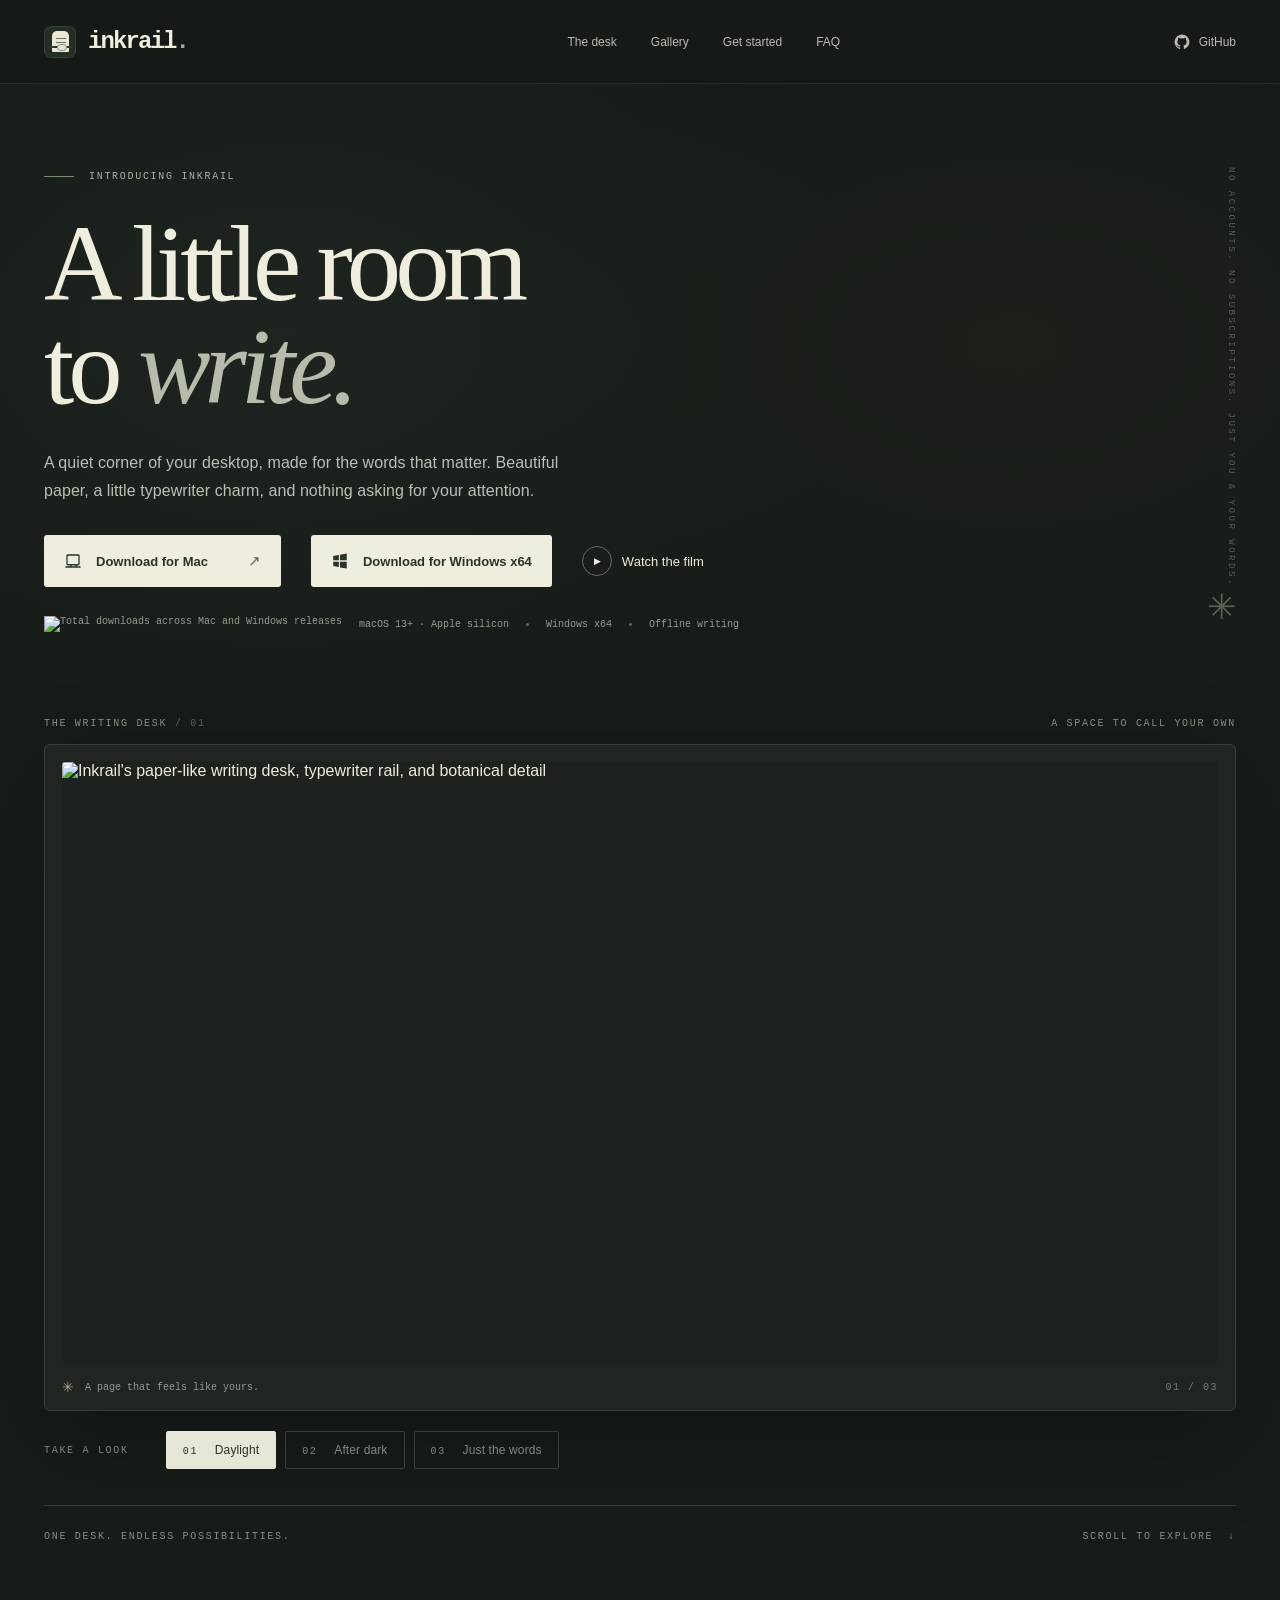
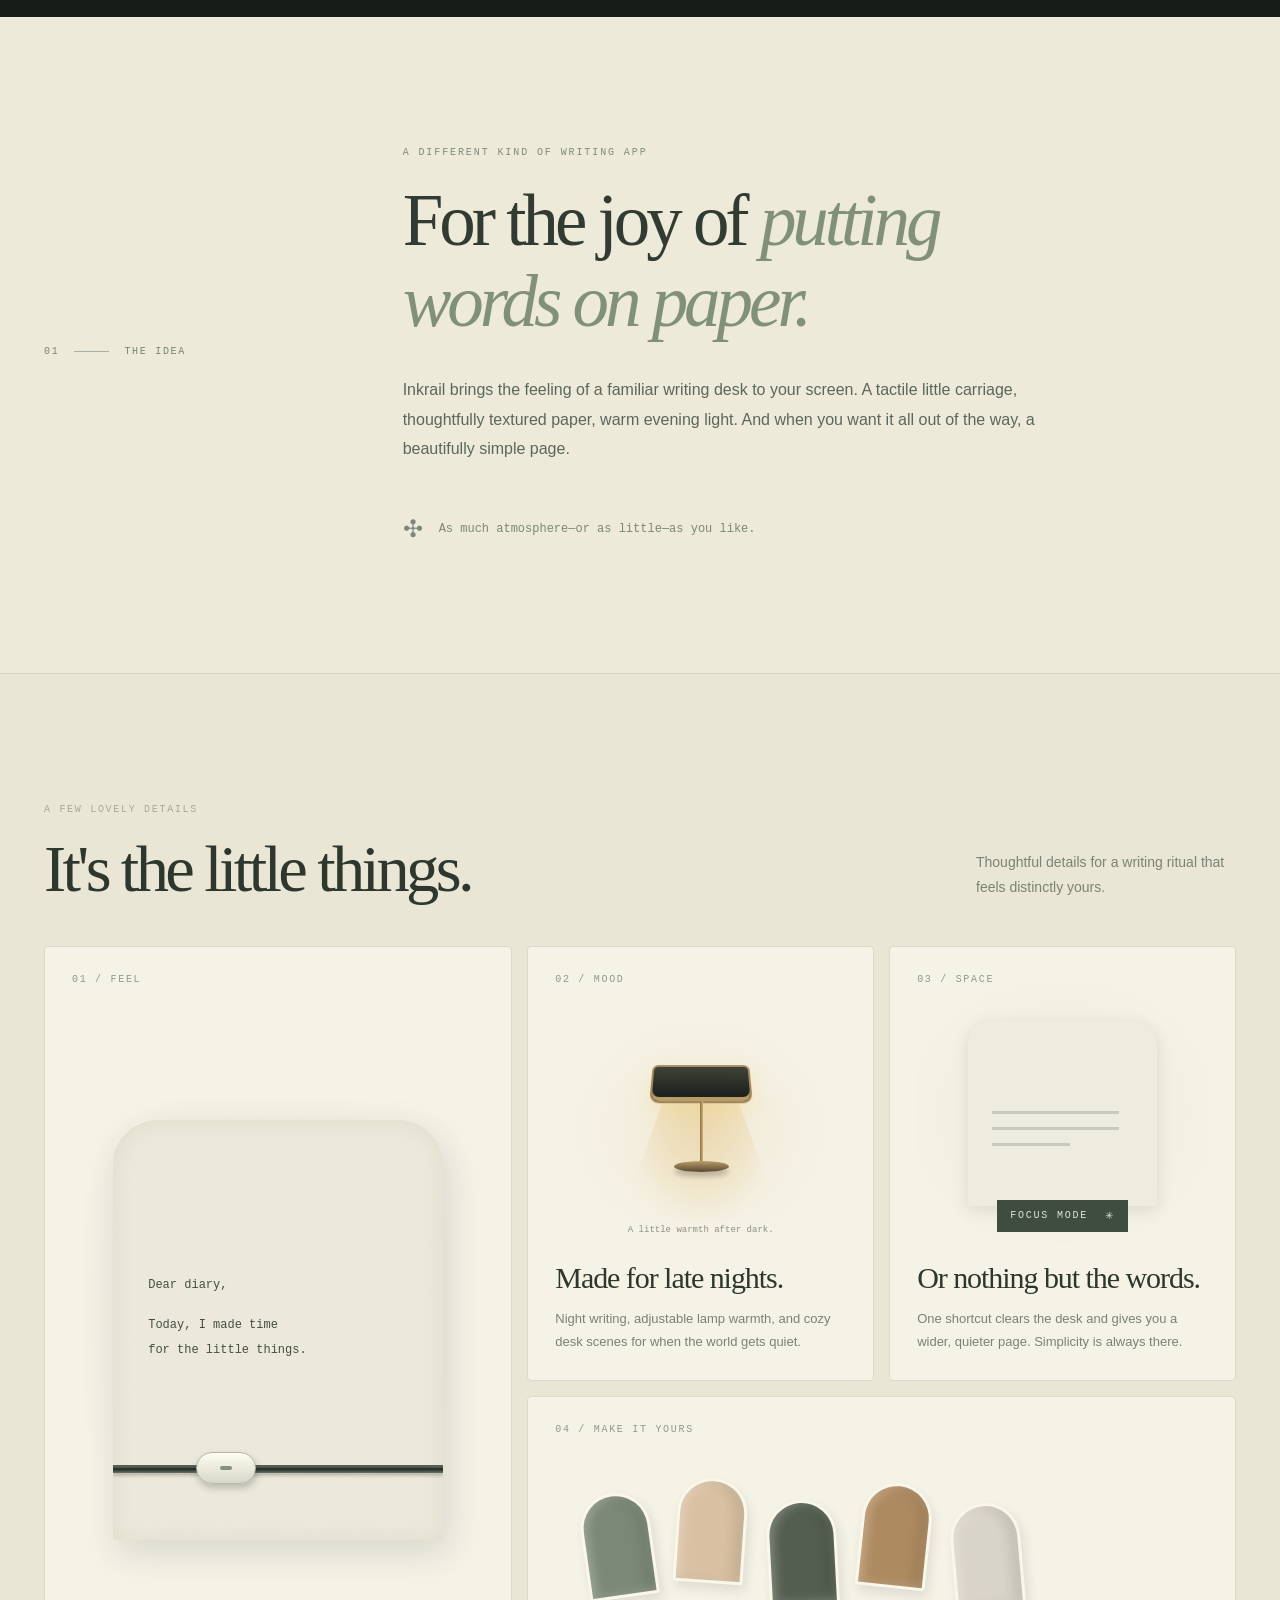
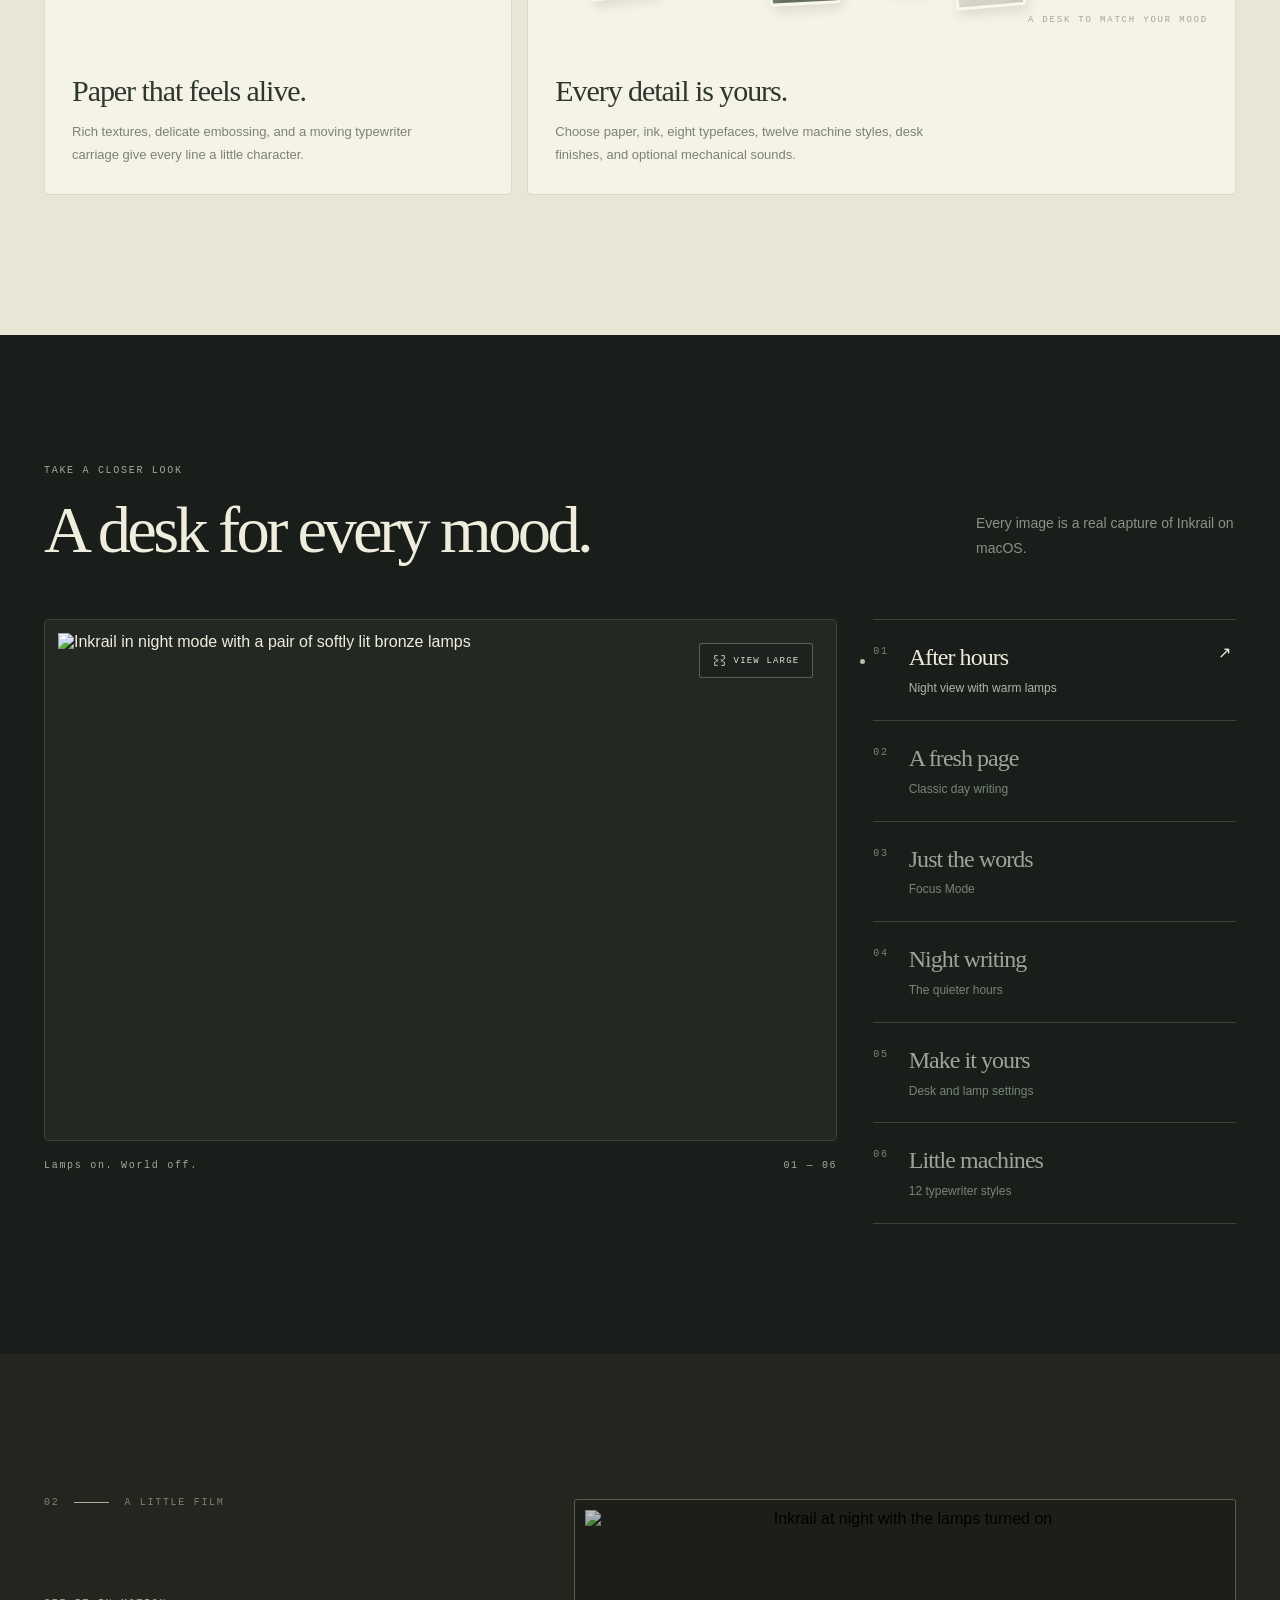
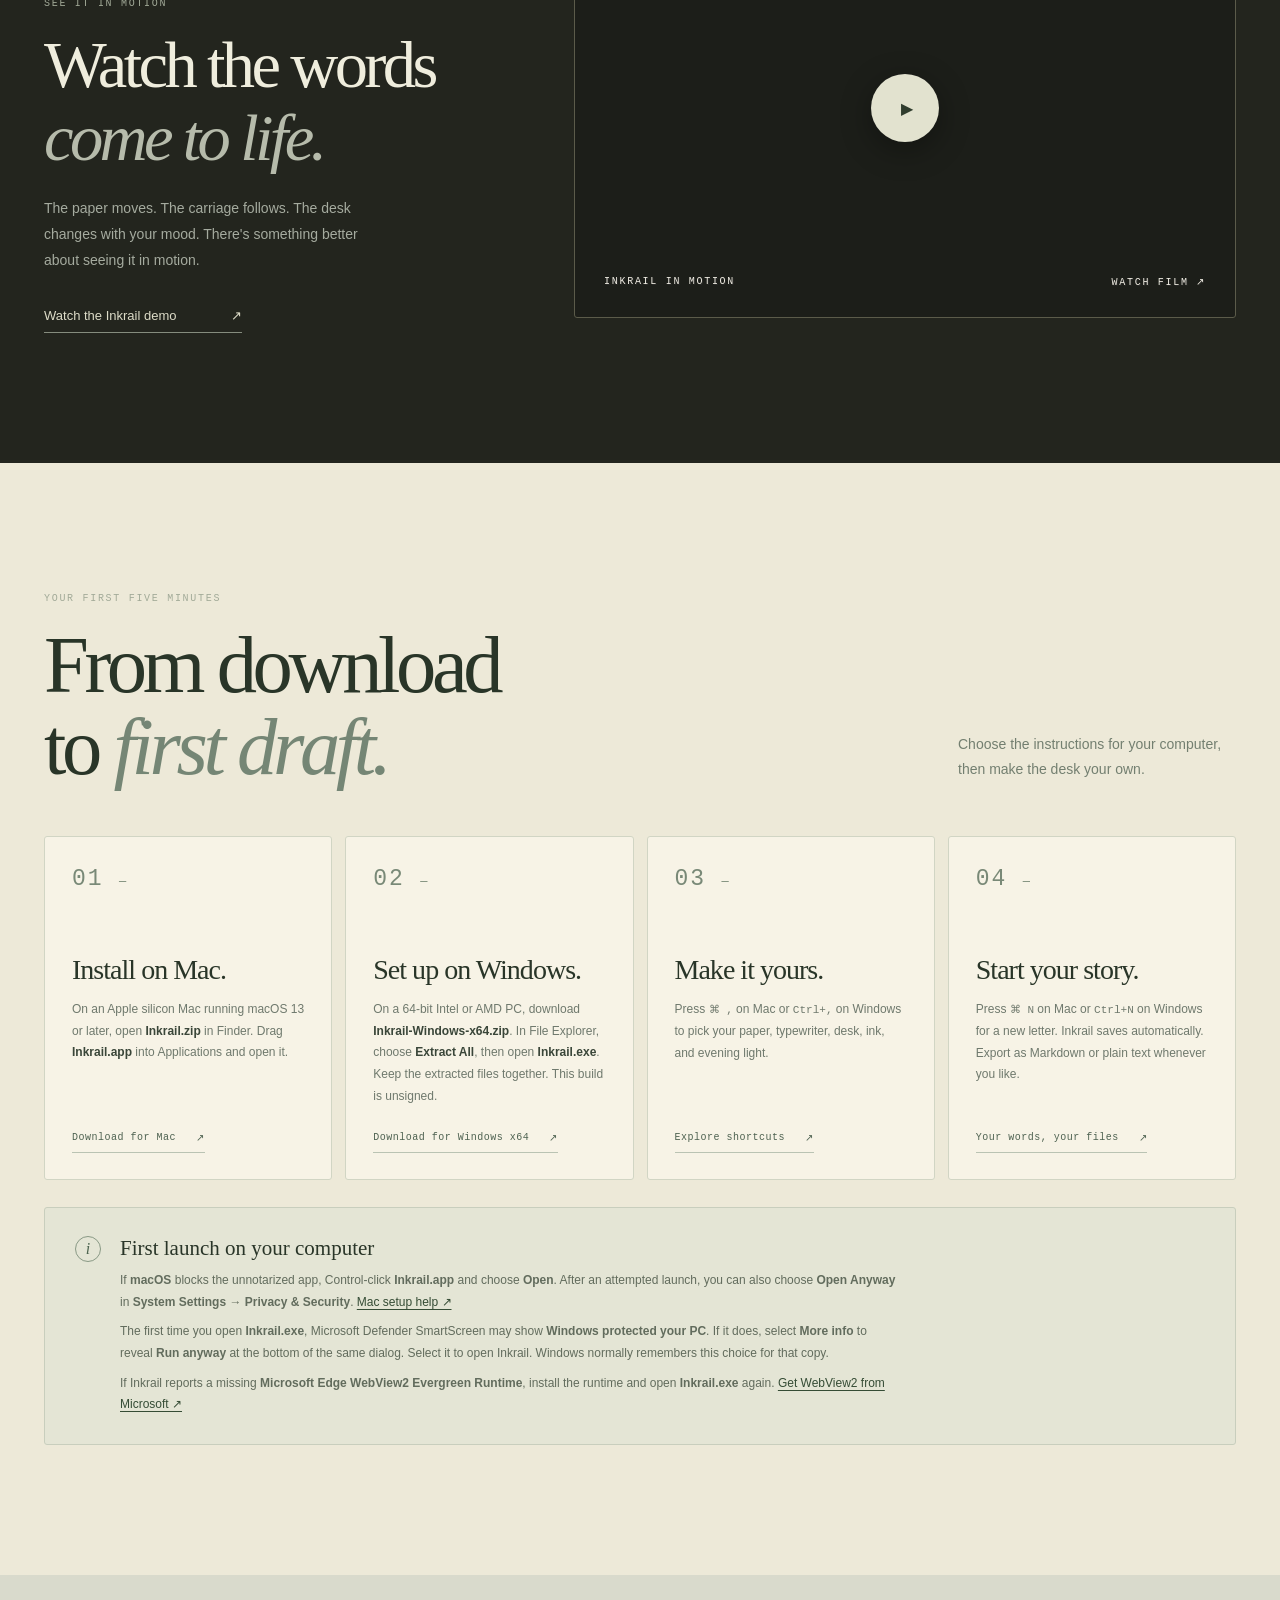
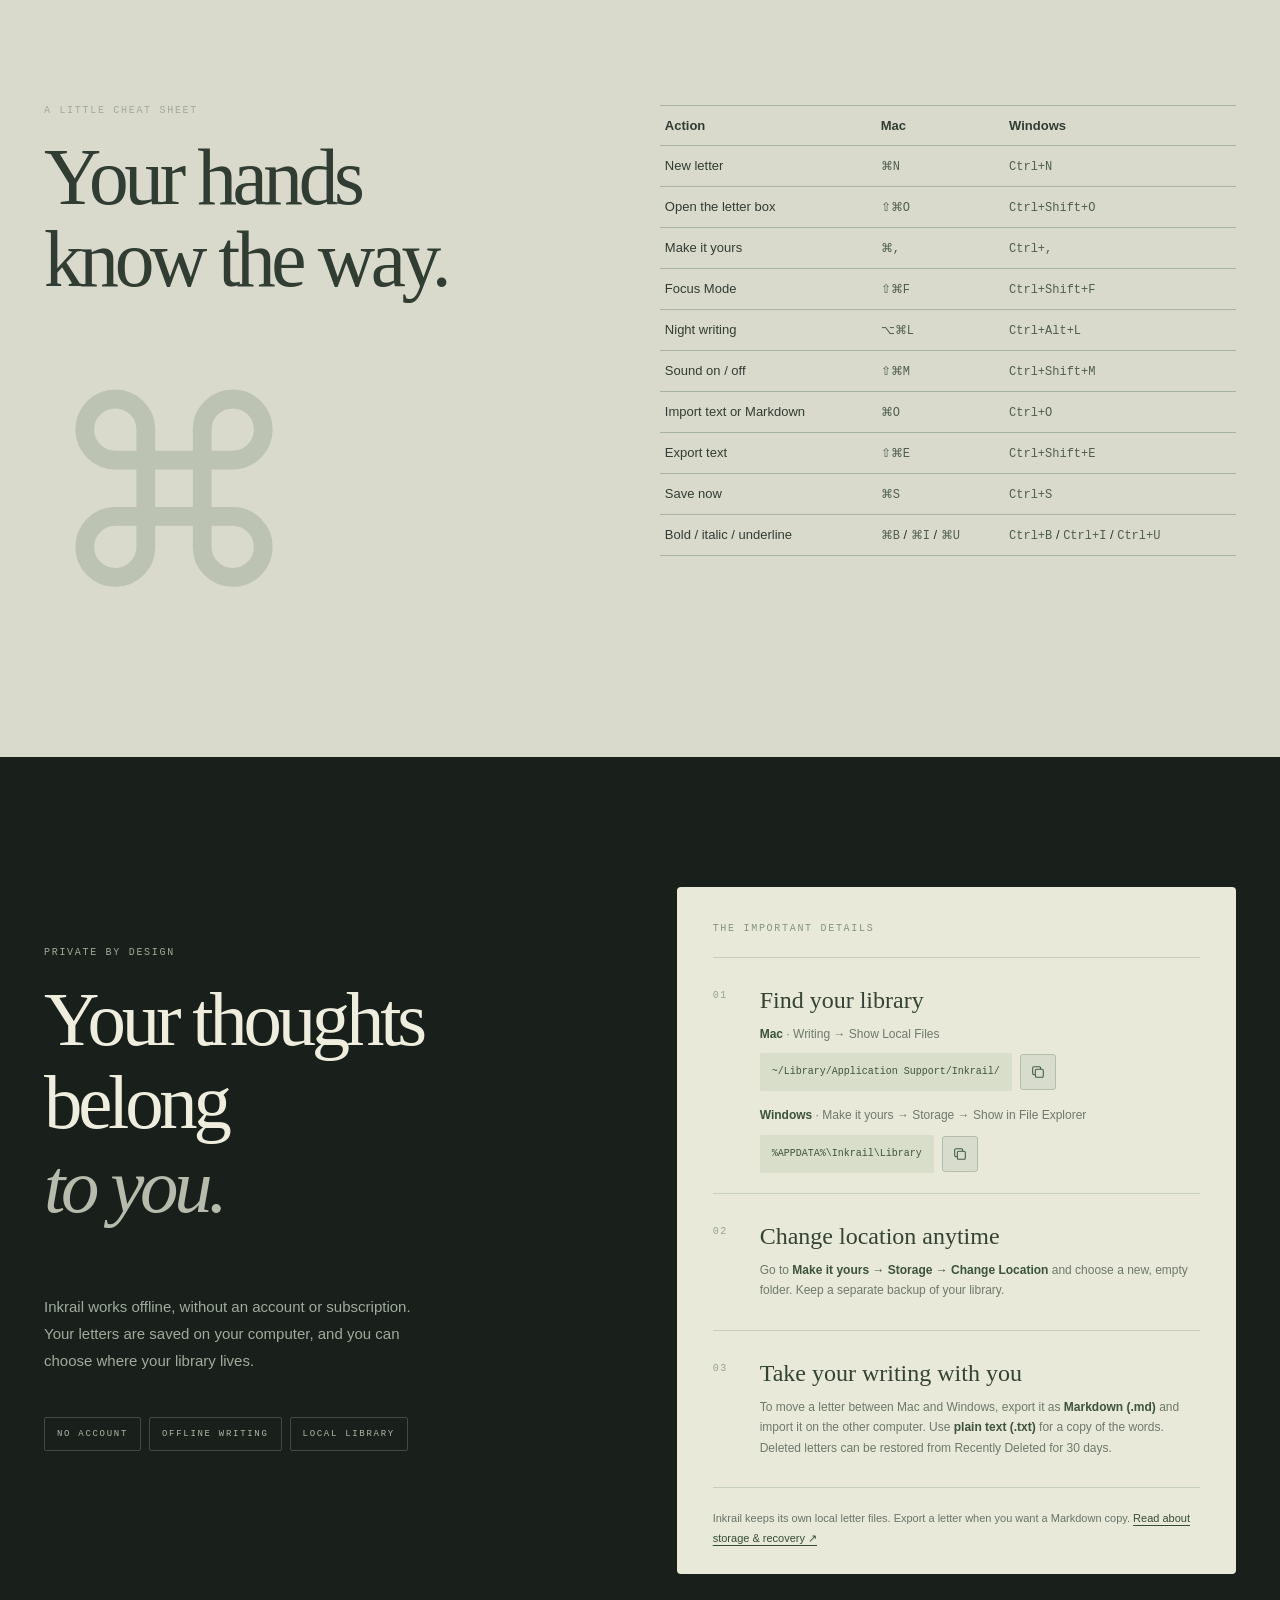
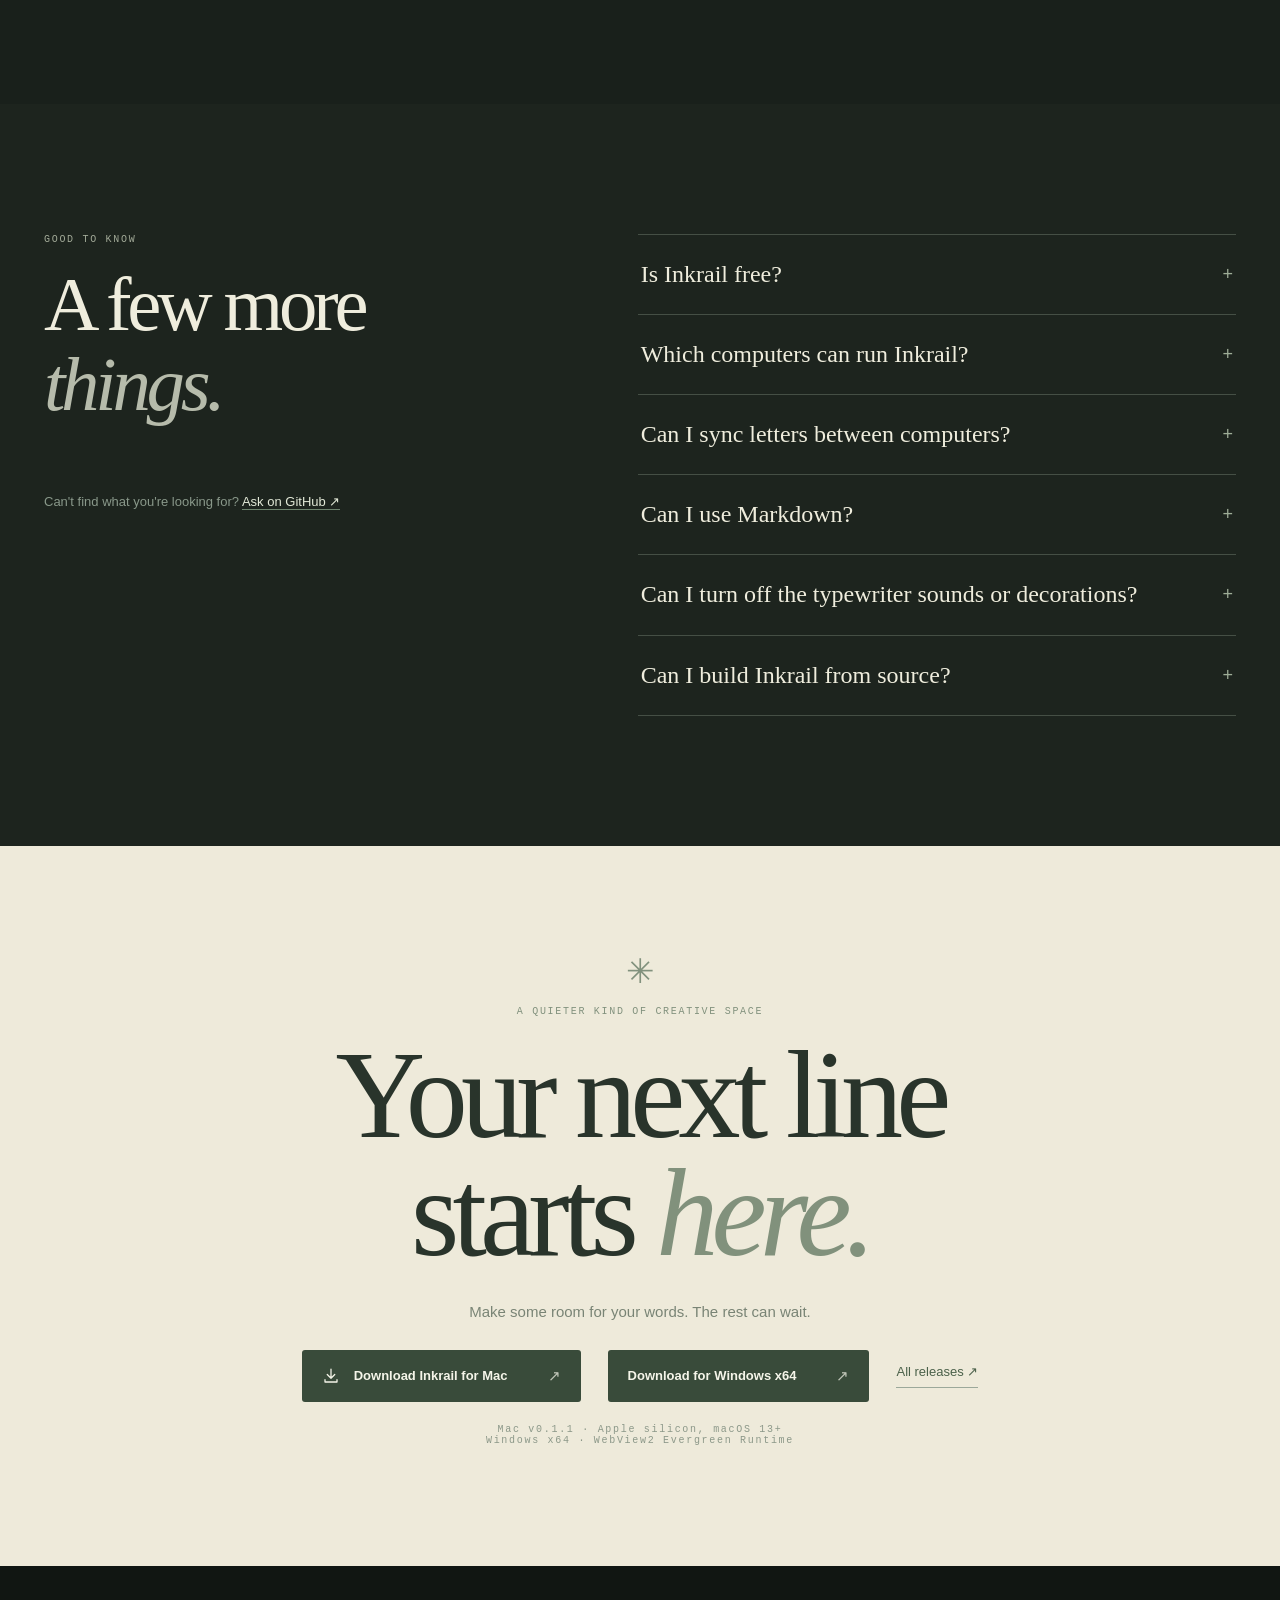
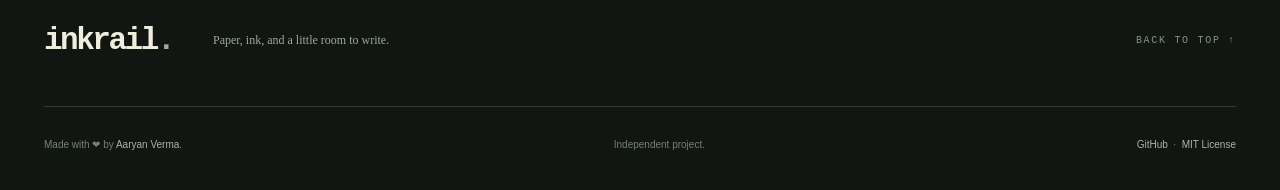
==== docs/index.html @ 98e83dec "Added Windows Suppport and updated documentation" ====
<!doctype html>
<html lang="en">
<head>
  <meta charset="utf-8">
  <meta name="viewport" content="width=device-width, initial-scale=1">
  <meta name="theme-color" content="#171b17">
  <meta name="color-scheme" content="dark light">
  <meta name="description" content="Inkrail is a quiet, offline writing desk for Mac and Windows x64. Paper, ink, and a little room to write.">
  <meta property="og:type" content="website">
  <meta property="og:title" content="Inkrail — A little room to write.">
  <meta property="og:description" content="A quiet writing desk for Mac and Windows x64. Paper, ink, and a little room to write.">
  <meta property="og:url" content="https://aaryanverma.github.io/inkrail/">
  <meta property="og:image" content="https://raw.githubusercontent.com/Aaryanverma/inkrail/main/docs/screenshots/inkrail-light-mode.png">
  <meta name="twitter:card" content="summary_large_image">
  <link rel="icon" type="image/png" href="https://raw.githubusercontent.com/Aaryanverma/inkrail/main/Sources/Inkrail/Resources/AppIcon.png">
  <link rel="canonical" href="https://aaryanverma.github.io/inkrail/">
  <link rel="stylesheet" href="./style.css">
  <script defer src="./main.js"></script>
  <title>Inkrail — A little room to write.</title>
</head>
<body>
  <a class="skip-link" href="#main">Skip to content</a>

  <header class="site-header" id="top">
    <div class="nav-inner wrap">
      <a class="brand" href="#top" aria-label="Inkrail, home">
        <span class="brand-mark" aria-hidden="true"><span class="brand-paper"><span class="brand-lines"></span><span class="brand-rail"></span></span></span>
        <span class="brand-name">inkrail<span class="brand-dot">.</span></span>
      </a>
      <nav class="primary-nav" aria-label="Main navigation">
        <a href="#the-desk">The desk</a>
        <a href="#gallery">Gallery</a>
        <a href="#guide">Get started</a>
        <a href="#questions">FAQ</a>
      </nav>
      <div class="header-actions">
        <a class="github-link" href="https://github.com/Aaryanverma/inkrail" target="_blank" rel="noopener noreferrer" aria-label="View Inkrail source code on GitHub">
          <svg viewBox="0 0 24 24" fill="currentColor" aria-hidden="true"><path d="M12 .9a11.1 11.1 0 0 0-3.51 21.63c.55.1.75-.23.75-.52v-2.03c-3.05.66-3.69-1.3-3.69-1.3-.5-1.27-1.23-1.6-1.23-1.6-1-.68.08-.66.08-.66 1.1.08 1.68 1.13 1.68 1.13.98 1.67 2.57 1.19 3.2.9.1-.71.38-1.19.7-1.46-2.43-.28-4.98-1.21-4.98-5.47 0-1.21.44-2.2 1.13-2.97-.11-.28-.49-1.4.11-2.93 0 0 .92-.3 3.02 1.13a10.55 10.55 0 0 1 5.5 0c2.1-1.43 3.02-1.13 3.02-1.13.6 1.53.22 2.65.11 2.93.7.77 1.13 1.76 1.13 2.97 0 4.27-2.56 5.18-5 5.45.39.34.74 1 .74 2.02v3c0 .29.2.63.76.52A11.1 11.1 0 0 0 12 .9Z"/></svg>
          <span>GitHub</span>
        </a>
      </div>
    </div>
  </header>

  <main id="main">
    <section class="hero wrap" aria-labelledby="hero-title">
      <div class="hero-grid">
        <div class="hero-copy">
          <div class="hero-eyebrow"><span class="tiny-line"></span> INTRODUCING INKRAIL</div>
          <h1 id="hero-title">A little room<br>to <em>write.</em></h1>
          <p class="hero-description">A quiet corner of your desktop, made for the words that matter. Beautiful paper, a little typewriter charm, and nothing asking for your attention.</p>
          <div class="hero-cta">
            <a class="button button-cream" href="https://github.com/Aaryanverma/inkrail/releases/download/v0.1.1/Inkrail.zip" data-download="mac"><svg viewBox="0 0 24 24" fill="none" stroke="currentColor" stroke-width="1.7" aria-hidden="true"><rect x="4" y="4" width="16" height="13" rx="1"/><path d="M2.5 20h19m-12-3-1 3m7-3 1 3" stroke-linecap="round" stroke-linejoin="round"/></svg><span>Download for Mac</span><span class="button-arrow" aria-hidden="true">↗</span></a>
            <a class="button button-cream" href="https://github.com/Aaryanverma/inkrail/releases/download/v0.1.1/Inkrail-Windows-x64.zip" data-download="windows"><svg viewBox="0 0 24 24" fill="currentColor" aria-hidden="true"><path d="M3 5.2 10.5 4v7H3zm9-1.5L21 2v9h-9zM3 13h7.5v7L3 18.8zm9 0h9v9l-9-1.5z"/></svg><span>Download for Windows x64</span></a>
            <button type="button" class="watch-link" data-open-video><span class="play-circle" aria-hidden="true">▶</span> Watch the film </button>
          </div>
          <div class="hero-trust">
            <a href="https://github.com/Aaryanverma/inkrail/releases"><img src="https://img.shields.io/github/downloads/Aaryanverma/inkrail/total?label=Total%20downloads&amp;labelColor=364238&amp;color=526750" height="20" alt="Total downloads across Mac and Windows releases"></a>
            <span>macOS 13+ · Apple silicon</span><span class="trust-divider" aria-hidden="true"></span><span>Windows x64</span><span class="trust-divider" aria-hidden="true"></span><span>Offline writing</span>
          </div>
        </div>
        <div class="hero-aside" aria-hidden="true">
          <div class="aside-vertical">NO ACCOUNTS. NO SUBSCRIPTIONS. JUST YOU &amp; YOUR WORDS.</div>
          <div class="aside-flower">✳</div>
        </div>
      </div>
      <div class="hero-showcase" id="the-desk">
        <div class="showcase-top"><span>THE WRITING DESK <span class="showcase-folio">/ 01</span></span><span class="showcase-sun">A SPACE TO CALL YOUR OWN</span></div>
        <div class="screenshot-shell">
          <div class="screenshot-stage">
            <img id="hero-image" src="https://raw.githubusercontent.com/Aaryanverma/inkrail/main/docs/screenshots/inkrail-light-mode.png" width="1000" height="521" alt="Inkrail's paper-like writing desk, typewriter rail, and botanical detail" fetchpriority="high">
          </div>
          <div class="screenshot-caption"><span class="caption-cross" aria-hidden="true">✳</span><span id="hero-scene-caption">A page that feels like yours.</span><span class="caption-index" id="hero-scene-count">01 / 03</span></div>
        </div>
        <div class="scene-switcher" role="group" aria-label="Explore Inkrail appearances">
          <span class="switcher-label">TAKE A LOOK</span>
          <button class="scene-button is-active" type="button" aria-pressed="true" data-hero-scene="day">01 <span>Daylight</span></button>
          <button class="scene-button" type="button" aria-pressed="false" data-hero-scene="night">02 <span>After dark</span></button>
          <button class="scene-button" type="button" aria-pressed="false" data-hero-scene="focus">03 <span>Just the words</span></button>
        </div>
      </div>
      <div class="hero-footer-line"><span>ONE DESK. ENDLESS POSSIBILITIES.</span><span>SCROLL TO EXPLORE <span aria-hidden="true">↓</span></span></div>
    </section>

    <section class="statement section-pad" aria-labelledby="statement-title">
      <div class="wrap statement-layout">
        <div class="section-marker">01 <span class="marker-line"></span> THE IDEA</div>
        <div class="statement-main">
          <p class="label-green">A DIFFERENT KIND OF WRITING APP</p>
          <h2 id="statement-title">For the joy of <em>putting<br class="desktop-break"> words on paper.</em></h2>
          <p>Inkrail brings the feeling of a familiar writing desk to your screen. A tactile little carriage, thoughtfully textured paper, warm evening light. And when you want it all out of the way, a beautifully simple page.</p>
          <div class="statement-signature"><span class="thin-ornament" aria-hidden="true">✣</span> As much atmosphere—or as little—as you like.</div>
        </div>
      </div>
    </section>

    <section class="feature-section section-pad" aria-labelledby="features-title">
      <div class="wrap">
        <div class="section-header"><div><p class="eyebrow">A FEW LOVELY DETAILS</p><h2 id="features-title">It's the little things.</h2></div><p>Thoughtful details for a writing ritual that feels distinctly yours.</p></div>
        <div class="feature-grid">
          <article class="feature-card feature-card-large">
            <span class="feature-num">01 / FEEL</span>
            <div class="feature-art feature-art-paper" aria-hidden="true"><div class="mini-paper"><span>Dear diary,</span><span>Today, I made time</span><span>for the little things.</span><div class="mini-typewriter"><div class="mini-carriage"></div></div></div></div>
            <div class="feature-text"><h3>Paper that feels alive.</h3><p>Rich textures, delicate embossing, and a moving typewriter carriage give every line a little character.</p></div>
          </article>
          <article class="feature-card">
            <span class="feature-num">02 / MOOD</span>
            <div class="feature-art feature-art-lamp" aria-hidden="true"><span class="lamp-glow"></span><span class="illustrated-lamp"><span class="lamp-shade"></span><span class="lamp-pole"></span><span class="lamp-base"></span></span><span class="lamp-caption">A little warmth after dark.</span></div>
            <div class="feature-text"><h3>Made for late nights.</h3><p>Night writing, adjustable lamp warmth, and cozy desk scenes for when the world gets quiet.</p></div>
          </article>
          <article class="feature-card">
            <span class="feature-num">03 / SPACE</span>
            <div class="feature-art feature-art-focus" aria-hidden="true"><div class="focus-paper"><span></span><span></span><span class="short"></span></div><div class="focus-badge">FOCUS MODE <span>✳</span></div></div>
            <div class="feature-text"><h3>Or nothing but the words.</h3><p>One shortcut clears the desk and gives you a wider, quieter page. Simplicity is always there.</p></div>
          </article>
          <article class="feature-card feature-card-wide">
            <span class="feature-num">04 / MAKE IT YOURS</span>
            <div class="feature-art feature-art-materials" aria-hidden="true"><span class="swatch-1"></span><span class="swatch-2"></span><span class="swatch-3"></span><span class="swatch-4"></span><span class="swatch-5"></span><span class="material-note">A DESK TO MATCH YOUR MOOD</span></div>
            <div class="feature-text"><h3>Every detail is yours.</h3><p>Choose paper, ink, eight typefaces, twelve machine styles, desk finishes, and optional mechanical sounds.</p></div>
          </article>
        </div>
      </div>
    </section>

    <section class="gallery-section section-pad" id="gallery" aria-labelledby="gallery-title">
      <div class="wrap">
        <div class="section-header gallery-header"><div><p class="eyebrow">TAKE A CLOSER LOOK</p><h2 id="gallery-title">A desk for every mood.</h2></div><p>Every image is a real capture of Inkrail on macOS.</p></div>
        <div class="gallery-layout">
          <div class="gallery-photo-area">
            <div class="gallery-photo-frame"><button type="button" class="gallery-enlarge" id="gallery-enlarge" aria-label="Enlarge gallery image"><svg viewBox="0 0 24 24" fill="none" stroke="currentColor" stroke-width="1.5" aria-hidden="true"><path d="M8 3H3v5M16 3h5v5M3 16v5h5m13-5v5h-5M3 8l6 6m12-6-6 6M3 16l6-6m12 6-6-6" stroke-linecap="round"/></svg> VIEW LARGE</button><img id="gallery-image" src="https://raw.githubusercontent.com/Aaryanverma/inkrail/main/docs/screenshots/inkrail-night-lamp.png" width="1000" height="521" loading="lazy" alt="Inkrail in night mode with a pair of softly lit bronze lamps"></div>
            <div class="gallery-image-caption"><span id="gallery-caption">Lamps on. World off.</span><span id="gallery-counter">01 — 06</span></div>
          </div>
          <div class="gallery-menu" role="group" aria-label="Choose a screenshot">
            <button class="gallery-choice is-active" type="button" data-gallery="lamp" aria-pressed="true"><span class="gallery-choice-num">01</span><span class="gallery-choice-label"><strong>After hours</strong><small>Night view with warm lamps</small></span><span class="choice-arrow" aria-hidden="true">↗</span></button>
            <button class="gallery-choice" type="button" data-gallery="day" aria-pressed="false"><span class="gallery-choice-num">02</span><span class="gallery-choice-label"><strong>A fresh page</strong><small>Classic day writing</small></span><span class="choice-arrow" aria-hidden="true">↗</span></button>
            <button class="gallery-choice" type="button" data-gallery="focus" aria-pressed="false"><span class="gallery-choice-num">03</span><span class="gallery-choice-label"><strong>Just the words</strong><small>Focus Mode</small></span><span class="choice-arrow" aria-hidden="true">↗</span></button>
            <button class="gallery-choice" type="button" data-gallery="night" aria-pressed="false"><span class="gallery-choice-num">04</span><span class="gallery-choice-label"><strong>Night writing</strong><small>The quieter hours</small></span><span class="choice-arrow" aria-hidden="true">↗</span></button>
            <button class="gallery-choice" type="button" data-gallery="desk" aria-pressed="false"><span class="gallery-choice-num">05</span><span class="gallery-choice-label"><strong>Make it yours</strong><small>Desk and lamp settings</small></span><span class="choice-arrow" aria-hidden="true">↗</span></button>
            <button class="gallery-choice" type="button" data-gallery="machine" aria-pressed="false"><span class="gallery-choice-num">06</span><span class="gallery-choice-label"><strong>Little machines</strong><small>12 typewriter styles</small></span><span class="choice-arrow" aria-hidden="true">↗</span></button>
          </div>
        </div>
      </div>
    </section>

    <section class="film-section section-pad" aria-labelledby="film-title">
      <div class="wrap film-grid"><div class="film-text"><div class="section-marker">02 <span class="marker-line"></span> A LITTLE FILM</div><p class="eyebrow">SEE IT IN MOTION</p><h2 id="film-title">Watch the words<br><em>come to life.</em></h2><p>The paper moves. The carriage follows. The desk changes with your mood. There's something better about seeing it in motion.</p><button type="button" class="text-cta" data-open-video>Watch the Inkrail demo <span aria-hidden="true">↗</span></button></div><button type="button" class="film-poster" data-open-video aria-label="Play Inkrail video demonstration"><img src="https://raw.githubusercontent.com/Aaryanverma/inkrail/main/docs/screenshots/inkrail-night-lamp.png" width="1000" height="521" loading="lazy" alt="Inkrail at night with the lamps turned on"><span class="film-play" aria-hidden="true">▶</span><span class="film-poster-caption">INKRAIL IN MOTION <span>WATCH FILM ↗</span></span></button></div>
    </section>

    <section class="guide-section section-pad" id="guide" aria-labelledby="guide-title">
      <div class="wrap">
        <div class="guide-top"><div><p class="eyebrow">YOUR FIRST FIVE MINUTES</p><h2 id="guide-title">From download<br>to <em>first draft.</em></h2></div><p>Choose the instructions for your computer, then make the desk your own.</p></div>
        <div class="steps-grid">
          <article class="step-card"><span class="step-number">01 <span>—</span></span><h3>Install on Mac.</h3><p>On an Apple silicon Mac running macOS 13 or later, open <strong>Inkrail.zip</strong> in Finder. Drag <strong>Inkrail.app</strong> into Applications and open it.</p><a href="https://github.com/Aaryanverma/inkrail/releases/download/v0.1.1/Inkrail.zip" data-download="mac" class="step-action">Download for Mac <span aria-hidden="true">↗</span></a></article>
          <article class="step-card" id="windows-x64"><span class="step-number">02 <span>—</span></span><h3>Set up on Windows.</h3><p>On a 64-bit Intel or AMD PC, download <strong>Inkrail-Windows-x64.zip</strong>. In File Explorer, choose <strong>Extract All</strong>, then open <strong>Inkrail.exe</strong>. Keep the extracted files together. This build is unsigned.</p><a href="https://github.com/Aaryanverma/inkrail/releases/download/v0.1.1/Inkrail-Windows-x64.zip" data-download="windows" class="step-action"><span>Download for Windows x64</span><span aria-hidden="true">↗</span></a></article>
          <article class="step-card"><span class="step-number">03 <span>—</span></span><h3>Make it yours.</h3><p>Press <kbd>⌘ ,</kbd> on Mac or <kbd>Ctrl+,</kbd> on Windows to pick your paper, typewriter, desk, ink, and evening light.</p><a href="#shortcuts" class="step-action">Explore shortcuts <span aria-hidden="true">↗</span></a></article>
          <article class="step-card"><span class="step-number">04 <span>—</span></span><h3>Start your story.</h3><p>Press <kbd>⌘ N</kbd> on Mac or <kbd>Ctrl+N</kbd> on Windows for a new letter. Inkrail saves automatically. Export as Markdown or plain text whenever you like.</p><a href="#your-words" class="step-action">Your words, your files <span aria-hidden="true">↗</span></a></article>
        </div>
        <div class="first-launch" id="first-launch">
          <div class="first-launch-icon" aria-hidden="true">i</div>
          <div><h3>First launch on your computer</h3>
            <p>If <strong>macOS</strong> blocks the unnotarized app, Control-click <strong>Inkrail.app</strong> and choose <strong>Open</strong>. After an attempted launch, you can also choose <strong>Open Anyway</strong> in <strong>System Settings → Privacy &amp; Security</strong>. <a href="https://github.com/Aaryanverma/inkrail/blob/main/docs/DEVELOPMENT.md#start-on-your-mac" target="_blank" rel="noopener noreferrer">Mac setup help ↗</a></p>
            <p>The first time you open <strong>Inkrail.exe</strong>, Microsoft Defender SmartScreen may show <strong>Windows protected your PC</strong>. If it does, select <strong>More info</strong> to reveal <strong>Run anyway</strong> at the bottom of the same dialog. Select it to open Inkrail. Windows normally remembers this choice for that copy.</p>
            <p>If Inkrail reports a missing <strong>Microsoft Edge WebView2 Evergreen Runtime</strong>, install the runtime and open <strong>Inkrail.exe</strong> again. <a href="https://developer.microsoft.com/microsoft-edge/webview2/" target="_blank" rel="noopener noreferrer">Get WebView2 from Microsoft ↗</a></p>
          </div>
        </div>
      </div>
    </section>

    <section class="shortcuts-section section-pad" id="shortcuts" aria-labelledby="shortcuts-title">
      <div class="wrap shortcuts-layout">
        <div class="shortcuts-intro"><p class="eyebrow">A LITTLE CHEAT SHEET</p><h2 id="shortcuts-title">Your hands<br>know the way.</h2><span class="shortcuts-motif" aria-hidden="true">⌘</span></div>
        <table class="shortcuts-list" aria-label="Keyboard shortcuts on Mac and Windows">
          <thead><tr><th scope="col">Action</th><th scope="col">Mac</th><th scope="col">Windows</th></tr></thead>
          <tbody>
            <tr><th scope="row">New letter</th><td><kbd>⌘N</kbd></td><td><kbd>Ctrl+N</kbd></td></tr>
            <tr><th scope="row">Open the letter box</th><td><kbd>⇧⌘O</kbd></td><td><kbd>Ctrl+Shift+O</kbd></td></tr>
            <tr><th scope="row">Make it yours</th><td><kbd>⌘,</kbd></td><td><kbd>Ctrl+,</kbd></td></tr>
            <tr><th scope="row">Focus Mode</th><td><kbd>⇧⌘F</kbd></td><td><kbd>Ctrl+Shift+F</kbd></td></tr>
            <tr><th scope="row">Night writing</th><td><kbd>⌥⌘L</kbd></td><td><kbd>Ctrl+Alt+L</kbd></td></tr>
            <tr><th scope="row">Sound on / off</th><td><kbd>⇧⌘M</kbd></td><td><kbd>Ctrl+Shift+M</kbd></td></tr>
            <tr><th scope="row">Import text or Markdown</th><td><kbd>⌘O</kbd></td><td><kbd>Ctrl+O</kbd></td></tr>
            <tr><th scope="row">Export text</th><td><kbd>⇧⌘E</kbd></td><td><kbd>Ctrl+Shift+E</kbd></td></tr>
            <tr><th scope="row">Save now</th><td><kbd>⌘S</kbd></td><td><kbd>Ctrl+S</kbd></td></tr>
            <tr><th scope="row">Bold / italic / underline</th><td><kbd>⌘B</kbd> / <kbd>⌘I</kbd> / <kbd>⌘U</kbd></td><td><kbd>Ctrl+B</kbd> / <kbd>Ctrl+I</kbd> / <kbd>Ctrl+U</kbd></td></tr>
          </tbody>
        </table>
      </div>
    </section>

    <section class="privacy-section section-pad" id="your-words" aria-labelledby="privacy-title"><div class="wrap privacy-grid"><div class="privacy-copy"><p class="eyebrow">PRIVATE BY DESIGN</p><h2 id="privacy-title">Your thoughts belong<br><em>to you.</em></h2><p>Inkrail works offline, without an account or subscription. Your letters are saved on your computer, and you can choose where your library lives.</p><div class="privacy-tags"><span>NO ACCOUNT</span><span>OFFLINE WRITING</span><span>LOCAL LIBRARY</span></div></div><div class="privacy-card"><span class="privacy-card-overline">THE IMPORTANT DETAILS</span><div class="privacy-detail"><span class="detail-icon" aria-hidden="true">01</span><div><h3>Find your library</h3>
              <p><strong>Mac</strong> · Writing → Show Local Files</p>
              <div class="file-path"><code>~/Library/Application Support/Inkrail/</code><button type="button" data-copy-path="Mac" hidden aria-label="Copy Mac library path" title="Copy Mac library path"><svg viewBox="0 0 24 24" fill="none" stroke="currentColor" stroke-width="1.6" aria-hidden="true"><rect x="8" y="8" width="12" height="12" rx="2"/><path d="M16 8V6a2 2 0 0 0-2-2H6a2 2 0 0 0-2 2v8a2 2 0 0 0 2 2h2"/></svg></button></div>
              <p><strong>Windows</strong> · Make it yours → Storage → Show in File Explorer</p>
              <div class="file-path"><code>%APPDATA%\Inkrail\Library</code><button type="button" data-copy-path="Windows" hidden aria-label="Copy Windows library path" title="Copy Windows library path"><svg viewBox="0 0 24 24" fill="none" stroke="currentColor" stroke-width="1.6" aria-hidden="true"><rect x="8" y="8" width="12" height="12" rx="2"/><path d="M16 8V6a2 2 0 0 0-2-2H6a2 2 0 0 0-2 2v8a2 2 0 0 0 2 2h2"/></svg></button></div>
              <span class="copy-feedback" id="copy-feedback" role="status"></span>
            </div></div><div class="privacy-detail"><span class="detail-icon" aria-hidden="true">02</span><div><h3>Change location anytime</h3><p>Go to <strong>Make it yours → Storage → Change Location</strong> and choose a new, empty folder. Keep a separate backup of your library.</p></div></div><div class="privacy-detail"><span class="detail-icon" aria-hidden="true">03</span><div><h3>Take your writing with you</h3><p>To move a letter between Mac and Windows, export it as <strong>Markdown (.md)</strong> and import it on the other computer. Use <strong>plain text (.txt)</strong> for a copy of the words. Deleted letters can be restored from Recently Deleted for 30 days.</p></div></div><p class="privacy-fineprint">Inkrail keeps its own local letter files. Export a letter when you want a Markdown copy. <a href="https://github.com/Aaryanverma/inkrail/blob/main/docs/STORAGE.md" target="_blank" rel="noopener noreferrer">Read about storage &amp; recovery ↗</a></p></div></div></section>

    <section class="faq-section section-pad" id="questions" aria-labelledby="faq-title"><div class="wrap faq-layout"><div><p class="eyebrow">GOOD TO KNOW</p><h2 id="faq-title">A few more<br><em>things.</em></h2><p class="faq-aside">Can't find what you're looking for? <a href="https://github.com/Aaryanverma/inkrail/issues" target="_blank" rel="noopener noreferrer">Ask on GitHub ↗</a></p></div><div class="faq-list"><details><summary>Is Inkrail free?<span aria-hidden="true">+</span></summary><p>Yes. Inkrail is free on Mac and Windows x64. The Mac source is available under the MIT license. There are no accounts or subscriptions.</p></details><details><summary>Which computers can run Inkrail?<span aria-hidden="true">+</span></summary><p>The Mac download runs on Apple silicon with macOS 13 Ventura or later. The unsigned Windows x64 app runs on PCs with 64-bit Intel or AMD processors. It works offline once the <a href="https://developer.microsoft.com/microsoft-edge/webview2/" target="_blank" rel="noopener noreferrer">Microsoft Edge WebView2 Evergreen Runtime</a> is installed.</p></details><details><summary>Can I sync letters between computers?<span aria-hidden="true">+</span></summary><p>Mac and Windows keep separate local libraries. For individual letters, export Markdown on one computer and import it on the other. If you choose iCloud Drive as a library location on Mac, iCloud handles folder syncing. Keep a separate backup and use one copy of Inkrail at a time with that library.</p></details><details><summary>Can I use Markdown?<span aria-hidden="true">+</span></summary><p>Yes. Inkrail supports Markdown-like formatting shortcuts as you type, can import text or Markdown, and lets you export individual letters as Markdown or plain text. Its internal library is not a folder of native <code>.md</code> files.</p></details><details><summary>Can I turn off the typewriter sounds or decorations?<span aria-hidden="true">+</span></summary><p>Of course. Sound is optional, and Focus Mode makes the writing area wider and clears the desk decorations. For Focus Mode, press <kbd>⇧ ⌘ F</kbd> on Mac or <kbd>Ctrl+Shift+F</kbd> on Windows. To toggle sound, use <kbd>⇧ ⌘ M</kbd> or <kbd>Ctrl+Shift+M</kbd>.</p></details><details><summary>Can I build Inkrail from source?<span aria-hidden="true">+</span></summary><p>This repository contains the Swift source for the Mac app. To build it, use macOS 13+ and Apple’s Swift 5.9+ developer tools. The Windows x64 app is available as a portable ZIP. See the build instructions on <a href="https://github.com/Aaryanverma/inkrail/blob/main/docs/DEVELOPMENT.md#start-on-your-mac" target="_blank" rel="noopener noreferrer">GitHub ↗</a>.</p></details></div></div></section>

    <section class="closing-section" id="download" aria-labelledby="closing-title"><div class="wrap closing-inner"><div class="closing-ornament" aria-hidden="true">✳</div><p class="eyebrow">A QUIETER KIND OF CREATIVE SPACE</p><h2 id="closing-title">Your next line<br>starts <em>here.</em></h2><p>Make some room for your words. The rest can wait.</p><div class="closing-actions"><a class="button button-ink" href="https://github.com/Aaryanverma/inkrail/releases/download/v0.1.1/Inkrail.zip" data-download="mac"><svg viewBox="0 0 24 24" fill="none" stroke="currentColor" stroke-width="1.7" aria-hidden="true"><path d="M12 3v12m-5-5 5 5 5-5M4 17v3h16v-3" stroke-linecap="round" stroke-linejoin="round"/></svg>Download Inkrail for Mac <span class="button-arrow" aria-hidden="true">↗</span></a><a class="button button-ink" href="https://github.com/Aaryanverma/inkrail/releases/download/v0.1.1/Inkrail-Windows-x64.zip" data-download="windows"><span>Download for Windows x64</span><span class="button-arrow" aria-hidden="true">↗</span></a><a class="closing-github" href="https://github.com/Aaryanverma/inkrail/releases" target="_blank" rel="noopener noreferrer">All releases <span aria-hidden="true">↗</span></a></div><span class="download-meta">Mac <span data-release-version>v0.1.1</span> · Apple silicon, macOS 13+<br>Windows x64 · WebView2 Evergreen Runtime</span></div></section>
  </main>

  <footer class="site-footer"><div class="wrap"><div class="footer-upper"><a class="footer-logo" href="#top">inkrail<span>.</span></a><span>Paper, ink, and a little room to write.</span><a href="#top">BACK TO TOP ↑</a></div><div class="footer-bottom"><span>Made with ❤︎ by <a href="https://linkedin.com/in/aaryanverma" target="_blank" rel="noopener noreferrer">Aaryan Verma</a>.</span><span>Independent project.</span><span><a href="https://github.com/Aaryanverma/inkrail" target="_blank" rel="noopener noreferrer">GitHub</a> &nbsp;·&nbsp; <a href="https://github.com/Aaryanverma/inkrail/blob/main/LICENSE" target="_blank" rel="noopener noreferrer">MIT License</a></span></div></div></footer>

  <dialog id="video-dialog" class="media-dialog" aria-label="Inkrail demo video"><div class="dialog-heading"><span>INKRAIL / THE FILM</span><button type="button" data-close-dialog aria-label="Close video dialog">✕</button></div><div class="video-container" id="video-container"></div><div class="dialog-caption">A little tour of your new writing desk.</div></dialog>
  <dialog id="image-dialog" class="media-dialog image-dialog" aria-label="Enlarged Inkrail screenshot"><div class="dialog-heading"><span id="image-dialog-title">INKRAIL / THE DESK</span><button type="button" data-close-dialog aria-label="Close gallery image">✕</button></div><div class="image-dialog-inner"><img id="dialog-image" alt="" src="" loading="lazy"></div></dialog>
</body>
</html>
---- docs/style.css ----
/* Inkrail — quiet, intentional, dependency-free. */
:root {
  --charcoal: #171c19;
  --dark: #141915;
  --deep: #0e120f;
  --sage: #87917e;
  --sage-dark: #465647;
  --sage-light: #a2aa98;
  --cream: #efeddd;
  --parchment: #f4f0df;
  --paper: #e7e3d2;
  --olive-ink: #323c32;
  --copper: #a38456;
  --subtle: #a9ad9f;
  --line: rgba(240, 236, 215, .14);
  --serif: 'Iowan Old Style', 'Baskerville', 'Palatino Linotype', 'Book Antiqua', Georgia, serif;
  --type: 'American Typewriter', 'Courier New', Courier, monospace;
  --sans: -apple-system, BlinkMacSystemFont, 'Segoe UI', sans-serif;
  --max: 1240px;
}
* { box-sizing: border-box; }
html { scroll-behavior: smooth; scroll-padding-top: 88px; }
body { margin: 0; color: var(--cream); background: var(--charcoal); font-family: var(--sans); -webkit-font-smoothing: antialiased; overflow-x: hidden; }
body::before { content: ''; pointer-events: none; position: absolute; top: 0; left: 0; right: 0; height: 980px; z-index: -1; background: radial-gradient(ellipse at 22% 34%, rgba(77, 89, 70, .13), transparent 42%), radial-gradient(ellipse at 79% 35%, rgba(79, 60, 37, .10), transparent 36%); }
button, input { font: inherit; }
button { cursor: pointer; }
a { color: inherit; text-decoration: none; }
button, a { -webkit-tap-highlight-color: transparent; }
button:focus-visible, a:focus-visible, summary:focus-visible { outline: 2px solid #cfb77f; outline-offset: 5px; }
::selection { background: #b6bca5; color: var(--dark); }
.wrap { width: min(var(--max), calc(100% - 88px)); margin-inline: auto; }
.skip-link { position: absolute; top: -60px; left: 20px; padding: 12px 18px; color: var(--dark); background: var(--cream); z-index: 200; }
.skip-link:focus { top: 12px; }
.section-pad { padding-block: 130px; }
.eyebrow, .hero-eyebrow, .chapter-number, .hero-edition, .section-marker, .feature-num, .showcase-top, .showcase-folio, .switcher-label, .scene-button, .hero-footer-line, .gallery-choice-num, .gallery-image-caption, .film-poster-caption, .step-number, .step-action, .privacy-tags, .privacy-card-overline, .detail-icon, .download-meta, .footer-upper > a:last-child { font-family: var(--type); letter-spacing: .17em; font-size: 10px; font-weight: 500; }
.eyebrow { color: var(--sage-light); margin: 0 0 20px; }
h1, h2, h3, p { margin-top: 0; }
h1, h2 { font-family: var(--serif); font-weight: 400; letter-spacing: -.055em; }
h1 em, h2 em { font-weight: 400; color: #b6bbab; }
svg { display: block; }

/* Navigation */
.site-header { height: 84px; position: sticky; top: 0; z-index: 40; background: rgba(22, 27, 23, .87); backdrop-filter: blur(22px); -webkit-backdrop-filter: blur(22px); border-bottom: 1px solid rgba(255, 255, 255, .07); }
.nav-inner { height: 100%; display: flex; align-items: center; justify-content: space-between; gap: 28px; }
.brand { display: inline-flex; gap: 12px; align-items: center; min-width: 155px; }
.brand-name, .footer-logo { font-family: var(--type); font-size: 24px; letter-spacing: -.08em; font-weight: 600; }
.brand-dot, .footer-logo span { color: #a2ab94; }
.brand-mark { width: 32px; height: 32px; background: #252d27; border: 1px solid #394039; border-radius: 7px; display: grid; place-items: center; }
.brand-paper { position: relative; display: block; width: 17px; height: 21px; background: #e9e8d6; border-radius: 5px 5px 1px 1px; }
.brand-lines { position: absolute; display: block; width: 10px; height: 1px; background: #6c7568; top: 7px; left: 4px; box-shadow: 0 4px 0 #6c7568, 0 8px 0 #6c7568; }
.brand-rail { position: absolute; height: 2px; background: #333a33; top: 15px; left: -3px; width: 23px; }
.brand-rail::after { content: ''; width: 8px; height: 5px; border-radius: 4px; background: #e3e3d5; border: 1px solid #849083; position: absolute; left: 8px; top: -2px; }
.primary-nav { display: flex; align-items: center; gap: 34px; padding-left: 35px; }
.primary-nav a, .github-link { font-size: 12px; color: #b9bcae; transition: color .2s ease; white-space: nowrap; }
.primary-nav a:hover, .github-link:hover { color: var(--parchment); }
.header-actions { display: flex; align-items: center; gap: 26px; }
.github-link { display: flex; gap: 9px; align-items: center; }
.github-link svg { width: 16px; height: 16px; }
.nav-download { display: inline-flex; align-items: center; justify-content: center; gap: 14px; background: #e7e7d7; color: #222921; padding: 12px 17px; font-size: 12px; border: 1px solid #e7e7d7; border-radius: 3px; transition: background .2s ease, transform .2s ease; white-space: nowrap; }
.nav-download:hover { background: white; transform: translateY(-1px); }

/* Hero */
.hero { padding-top: 39px; padding-bottom: 75px; }
.hero-topline { display: flex; align-items: center; justify-content: space-between; border-bottom: 1px solid var(--line); padding-bottom: 17px; }
.chapter-number, .hero-edition { color: #7f877d; }
.hero-edition { display: inline-flex; align-items: center; gap: 13px; }
.round-signal { width: 5px; height: 5px; background: #99a58f; border-radius: 50%; }
.hero-grid { display: flex; justify-content: space-between; min-height: 515px; padding-top: 40px; }
.hero-copy { max-width: 760px; }
.hero-eyebrow { color: #aab2a1; display: inline-flex; gap: 15px; align-items: center; margin-bottom: 30px; }
.tiny-line { background: #7b8d76; width: 30px; height: 1px; }
h1 { font-size: clamp(82px, 8.5vw, 138px); line-height: .95; margin-bottom: 30px; }
h1 em { font-style: italic; }
.hero-description { max-width: 515px; color: #bac0b3; font-size: 16px; line-height: 1.8; letter-spacing: .004em; margin-bottom: 29px; }
.hero-cta { display: flex; gap: 30px; align-items: center; flex-wrap: wrap; }
.button { display: inline-flex; justify-content: center; align-items: center; gap: 14px; padding: 17px 20px; font-size: 13px; font-weight: 600; border-radius: 3px; transition: background .22s ease, transform .22s ease, box-shadow .22s ease; white-space: nowrap; }
.button:hover { transform: translateY(-2px); box-shadow: 0 8px 28px rgba(0,0,0,.1); }
.button svg { width: 18px; height: 18px; }
.button-cream { background: var(--cream); color: #29342a; }
.button-cream:hover { background: #fffbed; }
.button-arrow { margin-left: 26px; opacity: .72; font-size: 15px; font-weight: 400; }
.watch-link { background: none; border: 0; color: var(--cream); display: inline-flex; align-items: center; gap: 10px; padding: 10px 0; font-size: 13px; }
.play-circle { display: grid; place-items: center; width: 30px; height: 30px; border-radius: 100%; border: 1px solid #656c60; font-size: 9px; padding-left: 2px; transition: border-color .2s; }
.watch-link:hover .play-circle { border-color: #eae5d4; }
.watch-time { color: #7a8075; font-family: var(--type); font-size: 10px; margin-left: 6px; }
.hero-trust { display: flex; flex-wrap: wrap; align-items: center; gap: 17px; font-family: var(--type); color: #929d8d; font-size: 10px; margin-top: 29px; }
.trust-divider { width: 3px; height: 3px; border-radius: 50%; background: #59675b; }
.hero-aside { min-width: 70px; display: flex; flex-direction: column; justify-content: space-between; align-items: end; color: #536052; padding-top: 4px; padding-bottom: 75px; }
.aside-vertical { writing-mode: vertical-rl; font-family: var(--type); letter-spacing: .28em; font-size: 9px; }
.aside-flower { font-size: 35px; font-family: Georgia,serif; font-weight: 400; color: #586153; }
.hero-showcase { padding-top: 15px; }
.showcase-top, .hero-footer-line { display: flex; justify-content: space-between; align-items: center; color: #858e80; }
.showcase-top { padding: 0 0 15px; }
.showcase-folio { color: #566153; }
.screenshot-shell { background: #202521; border: 1px solid #39413a; border-radius: 6px; padding: 17px 17px 0; box-shadow: 0 30px 90px rgba(0,0,0,.25); }
.screenshot-stage { overflow: hidden; border-radius: 3px; background: #1d221f; aspect-ratio: 1000 / 521; display: grid; place-items: center; }
.screenshot-stage img { width: 100%; height: 100%; object-fit: contain; display: block; transition: opacity .18s ease; }
.screenshot-stage img.is-changing, .gallery-photo-frame img.is-changing { opacity: .22; }
.screenshot-caption { display: flex; align-items: center; gap: 11px; height: 46px; color: #929d8e; font-family: var(--type); font-size: 10px; }
.caption-cross { color: #a5a88e; font-size: 14px; }
.caption-index { margin-left: auto; letter-spacing: .15em; color: #747d71; }
.scene-switcher { display: flex; align-items: center; gap: 9px; padding-block: 20px; }
.switcher-label { color: #7a8779; margin-right: 28px; }
.scene-button { padding: 11px 16px; border: 1px solid #363e36; background: transparent; color: #7f887e; border-radius: 2px; transition: border-color .2s, color .2s, background .2s; font-size: 10px; }
.scene-button span { font-family: var(--sans); letter-spacing: .01em; font-size: 12px; margin-left: 9px; }
.scene-button.is-active { background: #e7e7d7; color: #293128; border-color: #e7e7d7; }
.scene-button:hover:not(.is-active) { color: #e7e7d7; border-color: #7b8175; }
.hero-footer-line { border-top: 1px solid var(--line); padding-top: 25px; margin-top: 16px; }
.hero-footer-line span:last-child { display: flex; gap: 15px; }

/* Editorial statement */
.statement { background: #edeada; color: #313b31; border-bottom: 1px solid #d6d4c3; }
.statement-layout { display: grid; grid-template-columns: minmax(180px, 1fr) 2.7fr; gap: 50px; }
.section-marker { color: #788575; display: flex; align-items: center; gap: 15px; white-space: nowrap; padding-top: 13px; }
.marker-line { height: 1px; width: 35px; background: #a8b1a4; display: inline-block; }
.label-green { color: #7f8b7d; font-family: var(--type); letter-spacing: .19em; font-size: 10px; margin-bottom: 23px; }
.statement h2 { font-size: clamp(44px, 5.7vw, 81px); line-height: 1.11; margin-bottom: 32px; }
.statement h2 em { color: #81907b; }
.statement-main > p:not(.label-green) { max-width: 690px; color: #5d665a; line-height: 1.85; font-size: 16px; }
.statement-signature { font-family: var(--type); color: #7b8878; font-size: 12px; display: flex; gap: 16px; align-items: center; padding-top: 35px; }
.thin-ornament { font-size: 24px; font-family: var(--serif); }

/* Features */
.feature-section { background: #e9e6d6; color: #2d372d; padding-bottom: 140px; }
.section-header { display: flex; justify-content: space-between; align-items: end; gap: 42px; margin-bottom: 43px; }
.section-header h2 { font-size: clamp(47px, 5.2vw, 70px); line-height: 1.03; margin: 0; }
.section-header > p { max-width: 260px; font-size: 14px; line-height: 1.75; color: #7c8374; margin: 0 0 4px; }
.feature-grid { display: grid; grid-template-columns: 1.35fr 1fr 1fr; grid-template-rows: auto auto; gap: 15px; }
.feature-card { background: #f5f2e6; border: 1px solid #d9daca; border-radius: 4px; padding: 27px; min-height: 435px; position: relative; display: flex; flex-direction: column; overflow: hidden; }
.feature-card-large { grid-row: span 2; }
.feature-card-wide { grid-column: span 2; min-height: 360px; }
.feature-num { color: #929a8d; position: relative; z-index: 1; }
.feature-art { min-height: 220px; position: relative; flex: 1; display: grid; place-items: center; }
.feature-card-large .feature-art { min-height: 500px; }
.feature-text { position: relative; z-index: 2; padding-top: 18px; }
.feature-text h3 { font: 400 30px/1.2 var(--serif); letter-spacing: -.035em; margin-bottom: 12px; }
.feature-text p { color: #7c8275; font-size: 13px; line-height: 1.75; max-width: 380px; margin-bottom: 0; }
.feature-art-paper::before { content: ''; width: 105%; height: 75%; position: absolute; left: -6%; top: 11%; background: radial-gradient(ellipse, rgba(174, 168, 141, .1), transparent 68%); }
.mini-paper { height: 86%; width: 80%; max-height: 420px; background: #ece9db; border-radius: 45px 45px 0 0; box-shadow: 5px 12px 35px rgba(51, 61, 47, .15), inset 1px 1px 22px rgba(158, 147, 114, .14); display: flex; flex-direction: column; align-items: flex-start; justify-content: center; gap: 11px; position: relative; overflow: hidden; padding: 25px 35px 50px; transform: translateY(10px); }
.mini-paper::after { content: ''; position: absolute; inset: 0; opacity: .45; pointer-events: none; background-image: repeating-linear-gradient(43deg, transparent 0px, transparent 5px, rgba(114, 98, 56, .016) 6px, transparent 7px); }
.mini-paper > span { font: 12px var(--type); color: #454e42; white-space: nowrap; }
.mini-paper > span:first-child { margin-bottom: 15px; }
.mini-typewriter { position: absolute; bottom: 16%; height: 8px; width: 100%; left: 0; background: linear-gradient(#555e54 0 25%, #202820 50%, #6c7368 100%); box-shadow: 0 3px 3px #37392f40; }
.mini-carriage { position: absolute; top: -13px; left: 25%; width: 60px; height: 32px; background: linear-gradient(#fffef1, #d6d8c7); border: 1px solid #b5b9a8; border-radius: 22px; box-shadow: 1px 4px 7px #252d2a40; }
.mini-carriage::after { content: ''; position: absolute; left: 23px; right: 23px; height: 4px; background: #83917d; top: 13px; border-radius: 6px; }
.feature-art-lamp { background: radial-gradient(ellipse 45% 45% at 50% 56%, #d8b16622, transparent 100%); }
.lamp-glow { width: 160px; height: 135px; background: radial-gradient(ellipse at 50% 0%, #e4c27d8f, #e7c68030 55%, transparent 73%); position: absolute; top: 52%; left: 50%; transform: translate(-50%, -25%); filter: blur(8px); clip-path: polygon(30% 0, 70% 0, 100% 100%, 0 100%); }
.illustrated-lamp { position: relative; display: block; width: 150px; height: 160px; }
.lamp-shade { display: block; position: absolute; top: 30px; left: 25px; width: 100px; height: 39px; border-radius: 6px 6px 9px 9px; border: 2px solid #a2875f; transform: perspective(120px) rotateX(13deg); background: linear-gradient(#3f4336, #161b19); box-shadow: 0 8px 15px #f7d9884d, inset 0 -4px #b79d68; }
.lamp-pole { display: block; position: absolute; top: 67px; left: 74px; width: 3px; height: 70px; background: linear-gradient(90deg,#856e47,#d4b377); }
.lamp-base { display: block; position: absolute; bottom: 22px; left: 48px; width: 55px; height: 11px; border-radius: 70%; background: linear-gradient(#bb9c69,#554935); box-shadow: 0 5px 5px #0003; }
.lamp-caption { font: 9px var(--type); color: #899182; position: absolute; bottom: 7px; left: 0; right: 0; text-align: center; }
.feature-art-focus { background: radial-gradient(ellipse 80% 80% at 50% 50%, rgba(144, 149, 128, .08), transparent 75%); }
.focus-paper { position: relative; border-radius: 24px 24px 0 0; width: 65%; height: 72%; background: #eeecdf; box-shadow: 0 4px 15px #50594024; padding: 90px 24px 22px; }
.focus-paper span { display: block; width: 90%; height: 3px; margin-bottom: 13px; background: #b0b4a8; opacity: .6; }
.focus-paper .short { width: 55%; }
.focus-badge { position: absolute; bottom: 10px; background: #3f4d40; color: #e1e5d9; font: 10px var(--type); letter-spacing: .18em; padding: 10px 13px; display: flex; gap: 17px; align-items: center; }
.feature-art-materials { display: flex; gap: 22px; align-items: center; justify-content: flex-start; padding: 35px 28px; }
.feature-art-materials > span:not(.material-note) { display: block; width: 70px; height: 105px; border-radius: 45px 45px 3px 3px; box-shadow: 3px 6px 12px #00000018, inset -9px 0 11px #1d25131c, inset 3px 0 12px #fff9ee50; border: 3px solid #f9f6ea; transform: rotate(-8deg); flex-shrink: 0; }
.feature-art-materials .swatch-1 { background: #7b8877; }
.feature-art-materials .swatch-2 { background: #d9c0a3; transform: rotate(4deg) translateY(-15px) !important; }
.feature-art-materials .swatch-3 { background: #535e50; transform: rotate(-3deg) translateY(7px) !important; }
.feature-art-materials .swatch-4 { background: #ae8a60; transform: rotate(6deg) translateY(-10px) !important; }
.feature-art-materials .swatch-5 { background: #d9d4c9; transform: rotate(-5deg) translateY(10px) !important; }
.feature-art-materials .material-note { position: absolute; right: 0; bottom: 30px; color: #a0a69b; font: 9px var(--type); letter-spacing: .2em; }

/* Gallery */
.gallery-section { background: #191e1a; }
.gallery-header { margin-bottom: 55px; }
.gallery-header h2 { color: var(--cream); }
.gallery-header > p { color: #8b9286; }
.gallery-layout { display: grid; grid-template-columns: minmax(0, 1.75fr) minmax(265px, .8fr); gap: 36px; align-items: stretch; }
.gallery-photo-area { min-width: 0; }
.gallery-photo-frame { aspect-ratio: 1.52; padding: 13px; background: #232922; border: 1px solid #3b453c; border-radius: 5px; display: grid; place-items: center; position: relative; overflow: hidden; }
.gallery-photo-frame > img { width: 100%; height: 100%; display: block; object-fit: contain; transition: opacity .2s; }
.gallery-enlarge { position: absolute; top: 23px; right: 23px; z-index: 2; display: flex; align-items: center; gap: 8px; padding: 10px 13px; color: #dfe3d6; background: rgba(28, 33, 30, .85); border: 1px solid rgba(231,236,217,.3); font: 9px var(--type); letter-spacing: .13em; border-radius: 3px; }
.gallery-enlarge svg { width: 13px; height: 13px; }
.gallery-enlarge:hover { background: #333a32; }
.gallery-image-caption { color: #a5a99c; padding: 19px 0 0; display: flex; justify-content: space-between; }
.gallery-menu { border-top: 1px solid #3c433b; align-self: start; }
.gallery-choice { width: 100%; text-align: left; background: transparent; color: #9ca597; border: 0; border-bottom: 1px solid #3c433b; padding: 23px 5px 23px 0; display: flex; gap: 20px; align-items: flex-start; transition: background .2s, padding .2s; }
.gallery-choice:hover { background: #222922; padding-left: 10px; }
.gallery-choice.is-active { color: #eeeada; }
.gallery-choice-num { color: #788577; padding-top: 3px; }
.gallery-choice-label { flex: 1; }
.gallery-choice-label strong { font: 400 24px/1.2 var(--serif); letter-spacing: -.04em; display: block; }
.gallery-choice-label small { font: 12px/1.4 var(--sans); color: #788577; display: block; margin-top: 8px; }
.gallery-choice.is-active .gallery-choice-label small { color: #afb6a6; }
.choice-arrow { font-size: 16px; opacity: 0; transition: opacity .2s; }
.gallery-choice.is-active .choice-arrow, .gallery-choice:hover .choice-arrow { opacity: 1; }
.gallery-choice.is-active::before { content: ''; height: 5px; width: 5px; background: #b6bdab; border-radius: 50%; position: absolute; }
.gallery-choice { position: relative; }
.gallery-choice.is-active::before { left: -13px; top: 39px; }

/* Film */
.film-section { background: #23251e; }
.film-grid { display: grid; grid-template-columns: .85fr 1.25fr; gap: 80px; align-items: center; }
.film-text .section-marker { margin-bottom: 90px; }
.film-text h2 { font-size: clamp(50px, 5.2vw, 76px); line-height: 1.09; margin-bottom: 22px; }
.film-text > p:not(.eyebrow) { color: #a5ab9f; font-size: 14px; max-width: 350px; line-height: 1.85; }
.text-cta { padding: 0 0 9px; color: #dddcc8; border: 0; border-bottom: 1px solid #858c7e; background: transparent; font-size: 13px; margin-top: 20px; display: inline-flex; gap: 55px; }
.text-cta:hover { color: white; }
.film-poster { display: block; position: relative; padding: 10px; background: #1c1e19; border: 1px solid #5b5b4a; border-radius: 3px; overflow: hidden; aspect-ratio: 1.58; }
.film-poster > img { display: block; width: 100%; height: 100%; object-fit: cover; filter: brightness(.76) sepia(.1); transition: filter .3s ease, transform .3s ease; }
.film-poster:hover > img { filter: brightness(.9) sepia(.08); transform: scale(1.02); }
.film-play { position: absolute; top: 50%; left: 50%; transform: translate(-50%, -50%); background: rgba(239,239,219,.94); color: #303d2e; font-size: 16px; padding-left: 4px; width: 68px; height: 68px; border-radius: 50%; display: grid; place-items: center; box-shadow: 0 8px 32px #0005; }
.film-poster-caption { position: absolute; bottom: 29px; left: 29px; right: 29px; display: flex; justify-content: space-between; color: #f0ede3; text-shadow: 1px 1px #3339; }

/* Get started */
.guide-section { background: #ede9d8; color: #293528; }
.guide-top { display: flex; align-items: end; justify-content: space-between; gap: 40px; margin-bottom: 48px; }
.guide-top h2 { font-size: clamp(58px, 6.3vw, 88px); line-height: 1.02; margin: 0; }
.guide-top h2 em { color: #758675; }
.guide-top > p { color: #737f70; font-size: 14px; line-height: 1.8; max-width: 278px; margin-bottom: 6px; }
.steps-grid { display: grid; grid-template-columns: repeat(4, 1fr); gap: 13px; }
.step-card { display: flex; flex-direction: column; align-items: start; min-height: 340px; padding: 29px 27px 26px; border: 1px solid #d1d5c4; background: #f7f3e6; border-radius: 3px; }
.step-number { font-size: 23px; color: #798977; letter-spacing: .08em; margin-bottom: 62px; }
.step-number span { font-size: 12px; }
.step-card h3 { font: 400 28px var(--serif); letter-spacing: -.035em; margin-bottom: 13px; }
.step-card p { color: #6f796d; font-size: 12px; line-height: 1.8; margin-bottom: 25px; }
.step-card p strong { font-weight: 600; color: #3a4639; }
.step-action { margin-top: auto; border-bottom: 1px solid #bac3b3; color: #4d6150; display: inline-flex; gap: 20px; padding-bottom: 8px; letter-spacing: .05em; font-size: 10px; }
.step-action:hover { color: #1e3720; border-color: #1e3720; }
kbd { font-family: var(--type); font-size: .92em; white-space: nowrap; }
.first-launch { margin-top: 27px; padding: 28px 30px; display: flex; align-items: start; gap: 19px; border: 1px solid #c8cebd; background: #e4e5d5; border-radius: 3px; }
.first-launch-icon { flex-shrink: 0; display: grid; place-items: center; border: 1px solid #899985; color: #4d644f; border-radius: 50%; width: 26px; height: 26px; font: italic 16px var(--serif); }
.first-launch h3 { font: 400 21px var(--serif); margin-bottom: 9px; }
.first-launch p { color: #626c5d; font-size: 12px; line-height: 1.8; max-width: 780px; margin-bottom: 0; }
.first-launch p + p { margin-top: 8px; }
.first-launch a { color: #354c35; text-decoration: underline; text-underline-offset: 3px; }

/* Shortcuts */
.shortcuts-section { background: #d9dacc; color: #313c32; }
.shortcuts-layout { display: grid; grid-template-columns: 1fr 1.25fr; gap: 13%; }
.shortcuts-intro h2 { font-size: clamp(56px, 6.2vw, 86px); line-height: 1.04; }
.shortcuts-motif { font: 260px/1 var(--sans); display: block; color: #bcc3b3; margin-top: 40px; }
.shortcuts-list { border-collapse: collapse; width: 100%; align-self: start; border-top: 1px solid #a9b2a7; font-size: 13px; text-align: left; }
.shortcuts-list th, .shortcuts-list td { padding: 12px 5px; border-bottom: 1px solid #a9b2a7; }
.shortcuts-list tbody th { font-weight: 400; }
.shortcuts-list kbd { white-space: nowrap; font-size: 12px; color: #4e5e4e; }

/* Privacy */
.privacy-section { background: #19201b; }
.privacy-grid { display: grid; grid-template-columns: 1fr 1.05fr; gap: 100px; }
.privacy-copy { padding-top: 60px; }
.privacy-copy h2 { font-size: clamp(57px, 6vw, 80px); line-height: 1.09; }
.privacy-copy > p:not(.eyebrow) { color: #a0aa9d; max-width: 390px; font-size: 15px; line-height: 1.8; }
.privacy-tags { display: flex; gap: 8px; flex-wrap: wrap; margin-top: 43px; }
.privacy-tags span { color: #acb8a6; border: 1px solid #414c40; border-radius: 2px; padding: 11px 12px; font-size: 9px; }
.privacy-card { background: #e8e9d8; color: #344333; padding: 36px 36px 25px; border-radius: 4px; }
.privacy-card-overline { color: #839480; display: block; padding-bottom: 23px; border-bottom: 1px solid #c6cebd; }
.privacy-detail { display: grid; grid-template-columns: 35px 1fr; gap: 12px; padding: 27px 0 20px; border-bottom: 1px solid #c6cebd; }
.detail-icon { color: #95a591; padding-top: 5px; }
.privacy-detail h3 { font: 400 24px/1.3 var(--serif); margin-bottom: 8px; }
.privacy-detail p { color: #6e796c; font-size: 12px; line-height: 1.7; margin-bottom: 9px; }
.privacy-detail strong { color: #3c523c; }
.file-path { display: flex; align-items: center; gap: 8px; max-width: 100%; }
.file-path + p { margin-top: 14px; }
.file-path code { font: 10px/1.6 var(--type); color: #3d533e; background: #d9decb; padding: 11px 12px; border-radius: 2px; overflow-wrap: anywhere; min-width: 0; }
.file-path button { border: 1px solid #b3beaa; background: #d7dccc; color: #425b45; padding: 9px; border-radius: 3px; flex-shrink: 0; }
.file-path button:hover { background: #c7d2bf; }
.file-path button svg { width: 16px; height: 16px; }
.copy-feedback { color: #4d7851; font-size: 11px; min-height: 0; }
.privacy-fineprint { color: #687469; font-size: 11px; line-height: 1.8; padding-top: 21px; margin-bottom: 0; }
.privacy-fineprint a { color: #354c35; text-decoration: underline; text-underline-offset: 3px; }
.privacy-fineprint strong { color: #394e39; }

/* FAQ */
.faq-section { background: #1d241e; }
.faq-layout { display: grid; grid-template-columns: 1fr 1.25fr; gap: 115px; }
.faq-layout h2 { font-size: clamp(60px, 6vw, 87px); line-height: 1.05; }
.faq-aside { font-size: 13px; color: #89988a; line-height: 1.8; }
.faq-aside a { border-bottom: 1px solid #6e846e; color: #e3e9d8; }
.faq-list { border-top: 1px solid #454f45; }
.faq-list details { border-bottom: 1px solid #454f45; }
.faq-list summary { font: 400 24px/1.3 var(--serif); display: flex; cursor: pointer; align-items: center; justify-content: space-between; gap: 25px; padding: 24px 3px; list-style: none; }
.faq-list summary::-webkit-details-marker { display: none; }
.faq-list summary span { color: #9ead97; font: 18px var(--sans); transition: transform .2s; }
.faq-list details[open] summary span { transform: rotate(45deg); }
.faq-list details p { font-size: 13px; color: #a2ae9f; line-height: 1.85; padding: 0 35px 24px 3px; margin: 0; }
.faq-list details p a { text-decoration: underline; text-underline-offset: 3px; }
.faq-list details code { font-family: var(--type); color: #d2dac7; }

/* Closing and footer */
.closing-section { background: #eeeada; color: #29342b; text-align: center; padding: 105px 0 120px; }
.closing-ornament { font: 34px var(--serif); color: #81917d; margin-bottom: 15px; }
.closing-inner .eyebrow { color: #81917d; }
.closing-inner h2 { font-size: clamp(80px, 9.7vw, 144px); line-height: .95; margin-bottom: 30px; }
.closing-inner h2 em { color: #81917c; }
.closing-inner > p:not(.eyebrow) { color: #798475; font-size: 15px; margin-bottom: 30px; }
.closing-actions { display: flex; gap: 27px; align-items: center; justify-content: center; flex-wrap: wrap; }
.button-ink { background: #394b3a; color: #f5f5e9; }
.button-ink:hover { background: #253b27; }
.closing-github { font-size: 13px; color: #4b614a; border-bottom: 1px solid #9ba89a; padding-bottom: 8px; }
.download-meta { display: block; color: #8c9889; margin-top: 22px; }
.site-footer { background: #111612; }
.footer-upper { display: flex; gap: 40px; align-items: center; padding: 57px 0 48px; border-bottom: 1px solid #343a33; }
.footer-logo { font-size: 31px; }
.footer-upper > span { font: 12px var(--serif); color: #9da99b; }
.footer-upper > a:last-child { color: #839380; margin-left: auto; }
.footer-bottom { display: flex; justify-content: space-between; flex-wrap: wrap; gap: 30px; padding: 29px 0 37px; font: 10px/1.7 var(--sans); color: #748273; }
.footer-bottom a { color: #a9b6a7; }
.footer-bottom a:hover { color: #e5eade; }

/* Modal media */
.media-dialog { padding: 0; background: #1b211c; border: 1px solid #656f62; color: var(--cream); width: min(960px, calc(100vw - 32px)); max-height: calc(100dvh - 32px); box-shadow: 0 40px 100px #0008; border-radius: 4px; }
.media-dialog::backdrop { background: rgba(10, 15, 11, .86); backdrop-filter: blur(7px); }
.dialog-heading { display: flex; align-items: center; justify-content: space-between; padding: 13px 20px; font: 10px var(--type); letter-spacing: .17em; color: #aab6a8; }
.dialog-heading button { color: #e3e9d8; background: transparent; border: 0; padding: 6px; font-size: 15px; }
.video-container { width: 100%; aspect-ratio: 16/9; background: #090c0a; }
.video-container iframe { width: 100%; height: 100%; border: 0; display: block; }
.dialog-caption { font-size: 12px; color: #8c9c8b; padding: 15px 20px 20px; }
.image-dialog { width: min(1170px, calc(100vw - 32px)); }
.image-dialog-inner { overflow: auto; max-height: calc(100dvh - 105px); display: grid; place-items: center; }
.image-dialog-inner img { width: 100%; height: auto; max-height: calc(100dvh - 105px); object-fit: contain; }

@media (max-width: 1150px) {
  .wrap { width: min(var(--max), calc(100% - 56px)); }
  .primary-nav { gap: 21px; padding-left: 0; }
  .hero-grid { min-height: 485px; }
  h1 { font-size: clamp(75px, 8.5vw, 112px); }
  .feature-grid { grid-template-columns: repeat(2,1fr); }
  .feature-card-large { grid-row: span 2; }
  .feature-card-wide { grid-column: auto; }
  .feature-card-large .feature-art { min-height: 480px; }
  .feature-card-wide .feature-art { min-height: 190px; }
  .feature-art-materials { gap: 9px; padding-inline: 0; }
  .feature-art-materials > span:not(.material-note) { width: 45px; height: 78px; }
  .film-grid { gap: 35px; }
  .steps-grid { grid-template-columns: repeat(2,1fr); }
  .step-card { min-height: 305px; }
  .step-number { margin-bottom: 35px; }
  .privacy-grid { gap: 40px; }
  .faq-layout { gap: 60px; }
}
@media (max-width: 810px) {
  .section-pad { padding-block: 90px; }
  .site-header { height: 74px; }
  .nav-inner { gap: 12px; }
  .primary-nav { display: none; }
  .brand { min-width: auto; }
  .header-actions { gap: 16px; }
  .hero-grid { min-height: auto; padding-top: 35px; padding-bottom: 55px; }
  .hero-aside { display: none; }
  h1 { font-size: clamp(66px, 11vw, 108px); }
  .statement-layout { grid-template-columns: 1fr; gap: 35px; }
  .statement h2 { font-size: clamp(45px, 7vw, 70px); }
  .gallery-layout { grid-template-columns: 1fr; gap: 25px; }
  .gallery-menu { display: grid; grid-template-columns: repeat(2,1fr); }
  .gallery-choice { padding: 19px 10px; }
  .gallery-choice.is-active::before { display: none; }
  .film-grid { grid-template-columns: 1fr; gap: 34px; }
  .film-text .section-marker { margin-bottom: 45px; }
  .guide-top { align-items: start; }
  .privacy-grid, .faq-layout { grid-template-columns: 1fr; gap: 45px; }
  .privacy-copy { padding-top: 0; }
  .shortcuts-layout { gap: 6%; }
  .shortcuts-motif { font-size: 180px; }
  .footer-bottom { gap: 17px; }
}
@media (max-width: 600px) {
  .wrap { width: calc(100% - 38px); }
  .site-header { height: 67px; }
  .brand-name { font-size: 20px; }
  .brand-mark { width: 28px; height: 28px; }
  .github-link { display: none; }
  .nav-download { font-size: 11px; padding: 11px 12px; }
  .hero { padding-top: 25px; padding-bottom: 56px; }
  .hero-topline { padding-bottom: 15px; }
  .hero-edition { display: none; }
  .chapter-number { font-size: 9px; }
  .hero-grid { padding-top: 30px; padding-bottom: 45px; }
  .hero-eyebrow { margin-bottom: 22px; }
  h1 { font-size: clamp(58px, 15vw, 86px); line-height: 1; margin-bottom: 25px; }
  .hero-description { font-size: 14px; line-height: 1.85; }
  .hero-cta { gap: 19px; }
  .button { padding: 15px 16px; font-size: 12px; gap: 9px; }
  .button-arrow { margin-left: 13px; }
  .watch-link { font-size: 12px; }
  .watch-time { display: none; }
  .hero-trust { font-size: 9px; gap: 8px; flex-wrap: wrap; }
  .showcase-sun { display: none; }
  .screenshot-shell { padding: 6px 6px 0; }
  .screenshot-caption { height: 38px; padding-inline: 5px; font-size: 9px; }
  .scene-switcher { flex-wrap: wrap; padding-block: 18px; gap: 6px; }
  .switcher-label { width: 100%; margin-bottom: 7px; }
  .scene-button { flex: 1; white-space: nowrap; padding: 11px 7px; letter-spacing: 0; font-size: 9px; }
  .scene-button span { font-size: 10px; margin-left: 2px; }
  .hero-footer-line { font-size: 9px; }
  .hero-footer-line > span:first-child { display: none; }
  .hero-footer-line > span:last-child { margin-left: auto; }
  .section-pad { padding-block: 78px; }
  .statement-layout { gap: 32px; }
  .statement h2 { font-size: clamp(42px, 10.5vw, 65px); }
  .statement-main > p:not(.label-green) { font-size: 14px; }
  .statement-signature { font-size: 10px; }
  .desktop-break { display: none; }
  .section-header { display: block; margin-bottom: 29px; }
  .section-header h2 { font-size: 48px; }
  .section-header > p { margin-top: 18px; max-width: 350px; }
  .feature-grid { grid-template-columns: 1fr; gap: 11px; }
  .feature-card, .feature-card-large, .feature-card-wide { grid-column: auto; grid-row: auto; min-height: 325px; padding: 23px; }
  .feature-art { min-height: 160px; }
  .feature-card-large .feature-art { min-height: 285px; }
  .mini-paper { max-height: 275px; width: 63%; }
  .mini-paper > span { font-size: 11px; }
  .feature-art-materials > span:not(.material-note) { width: 55px; height: 85px; }
  .feature-text h3 { font-size: 28px; }
  .gallery-photo-frame { aspect-ratio: 1.52; padding: 6px; }
  .gallery-enlarge { top: 13px; right: 13px; font-size: 0; padding: 8px; }
  .gallery-enlarge svg { width: 16px; height: 16px; }
  .gallery-menu { grid-template-columns: 1fr 1fr; gap: 0 15px; }
  .gallery-choice { gap: 9px; padding: 15px 4px 15px 0; }
  .gallery-choice-label strong { font-size: 19px; }
  .gallery-choice-label small { font-size: 10px; }
  .choice-arrow { display: none; }
  .gallery-choice-num { font-size: 9px; }
  .film-text h2 { font-size: 55px; }
  .film-play { width: 52px; height: 52px; font-size: 13px; }
  .film-poster-caption { font-size: 8px; left: 16px; right: 16px; bottom: 16px; }
  .guide-top { display: block; }
  .guide-top h2 { font-size: 59px; }
  .guide-top > p { margin-top: 22px; }
  .steps-grid { grid-template-columns: 1fr; }
  .step-card { min-height: 220px; }
  .step-number { margin-bottom: 32px; }
  .first-launch { flex-wrap: wrap; padding: 23px 20px; }
  .first-launch > div:nth-child(2) { flex: 1 1 calc(100% - 50px); }
  .shortcuts-layout { display: block; }
  .shortcuts-intro h2 { font-size: 63px; margin-bottom: 10px; }
  .shortcuts-motif { display: none; }
  .shortcuts-list { margin-top: 38px; }
  .privacy-copy h2, .faq-layout h2 { font-size: 55px; }
  .privacy-card { padding: 29px 23px 22px; }
  .privacy-detail { grid-template-columns: 26px 1fr; gap: 5px; }
  .file-path { flex-wrap: wrap; }
  .file-path code { font-size: 9px; }
  .faq-list summary { font-size: 22px; }
  .closing-section { padding: 90px 0 100px; }
  .closing-inner h2 { font-size: clamp(68px, 14vw, 99px); }
  .closing-actions { gap: 19px; flex-direction: column; }
  .footer-upper { flex-wrap: wrap; gap: 11px 20px; padding: 45px 0 30px; }
  .footer-upper > span { width: 100%; order: 3; }
  .footer-upper > a:last-child { font-size: 9px; }
  .footer-bottom { flex-direction: column; }
}
@media (prefers-reduced-motion: reduce) {
  *, *::before, *::after { scroll-behavior: auto !important; transition-duration: .01ms !important; animation-duration: .01ms !important; }
}
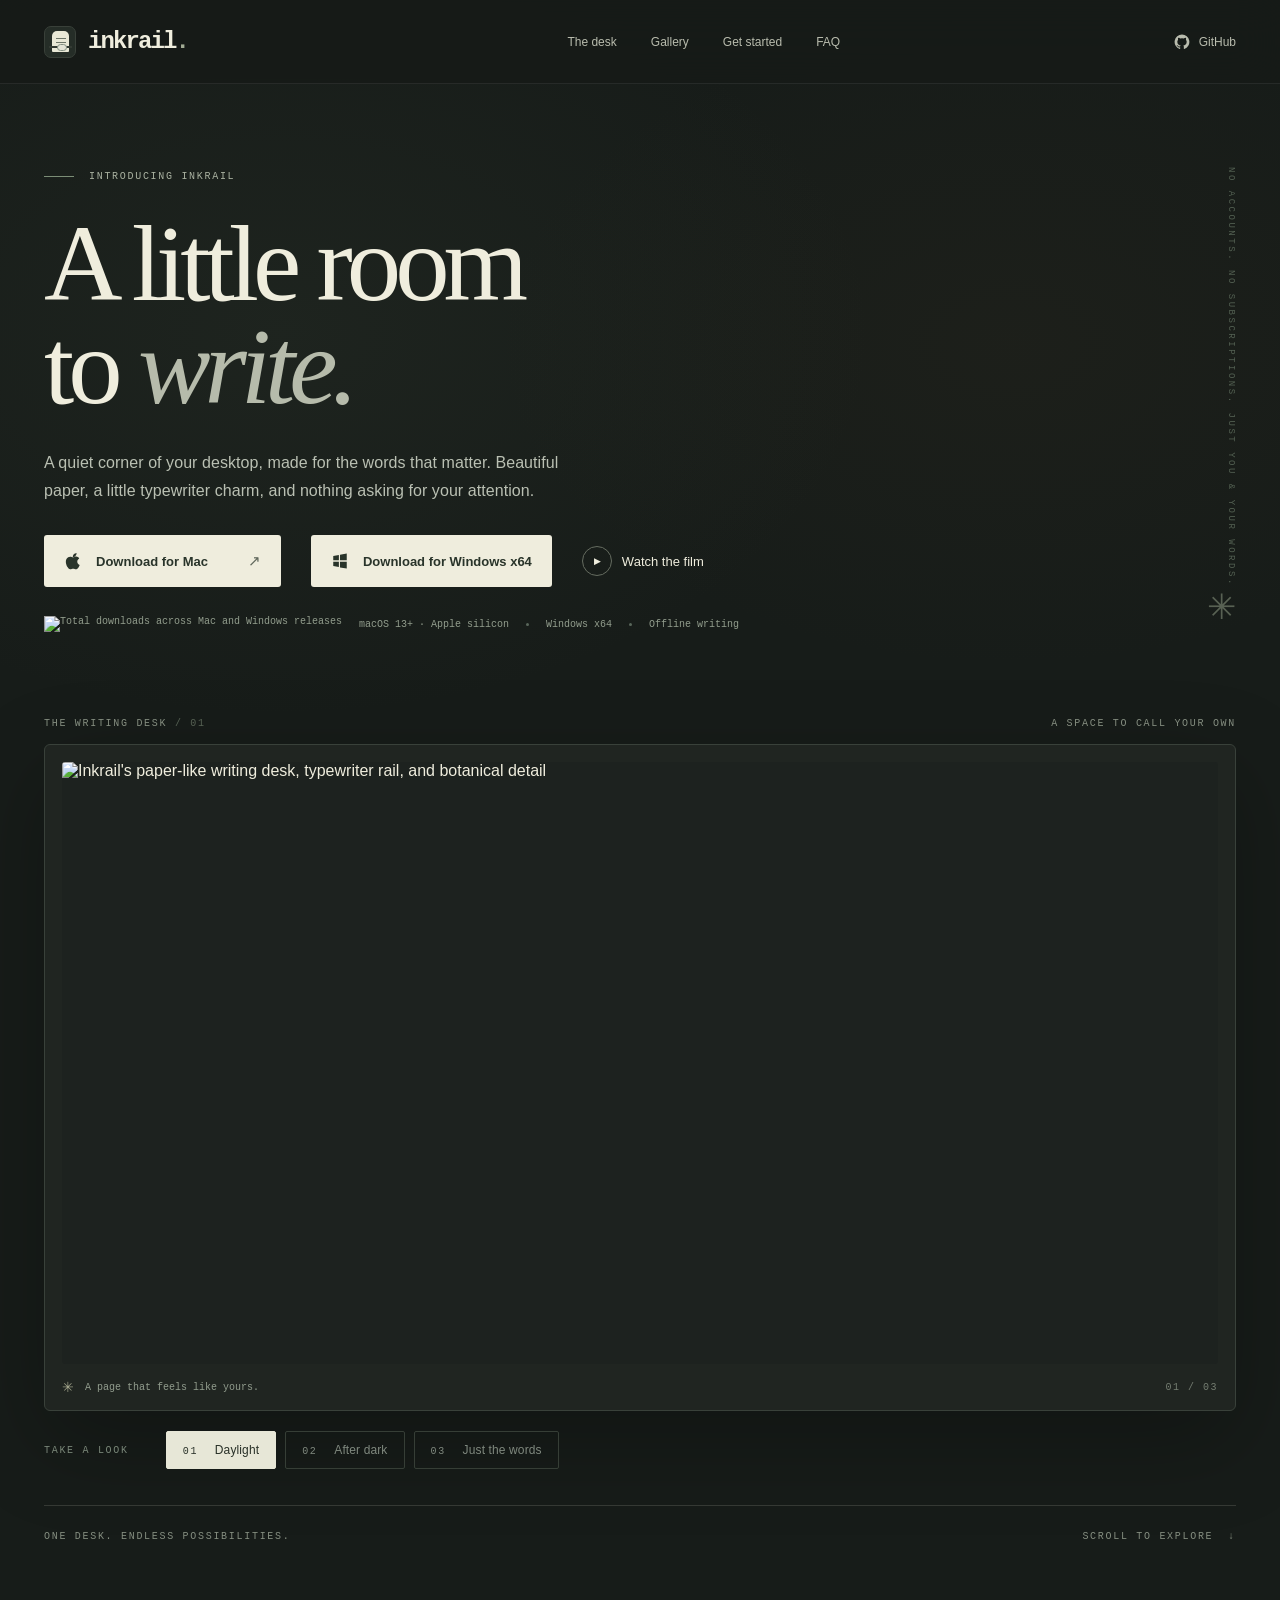
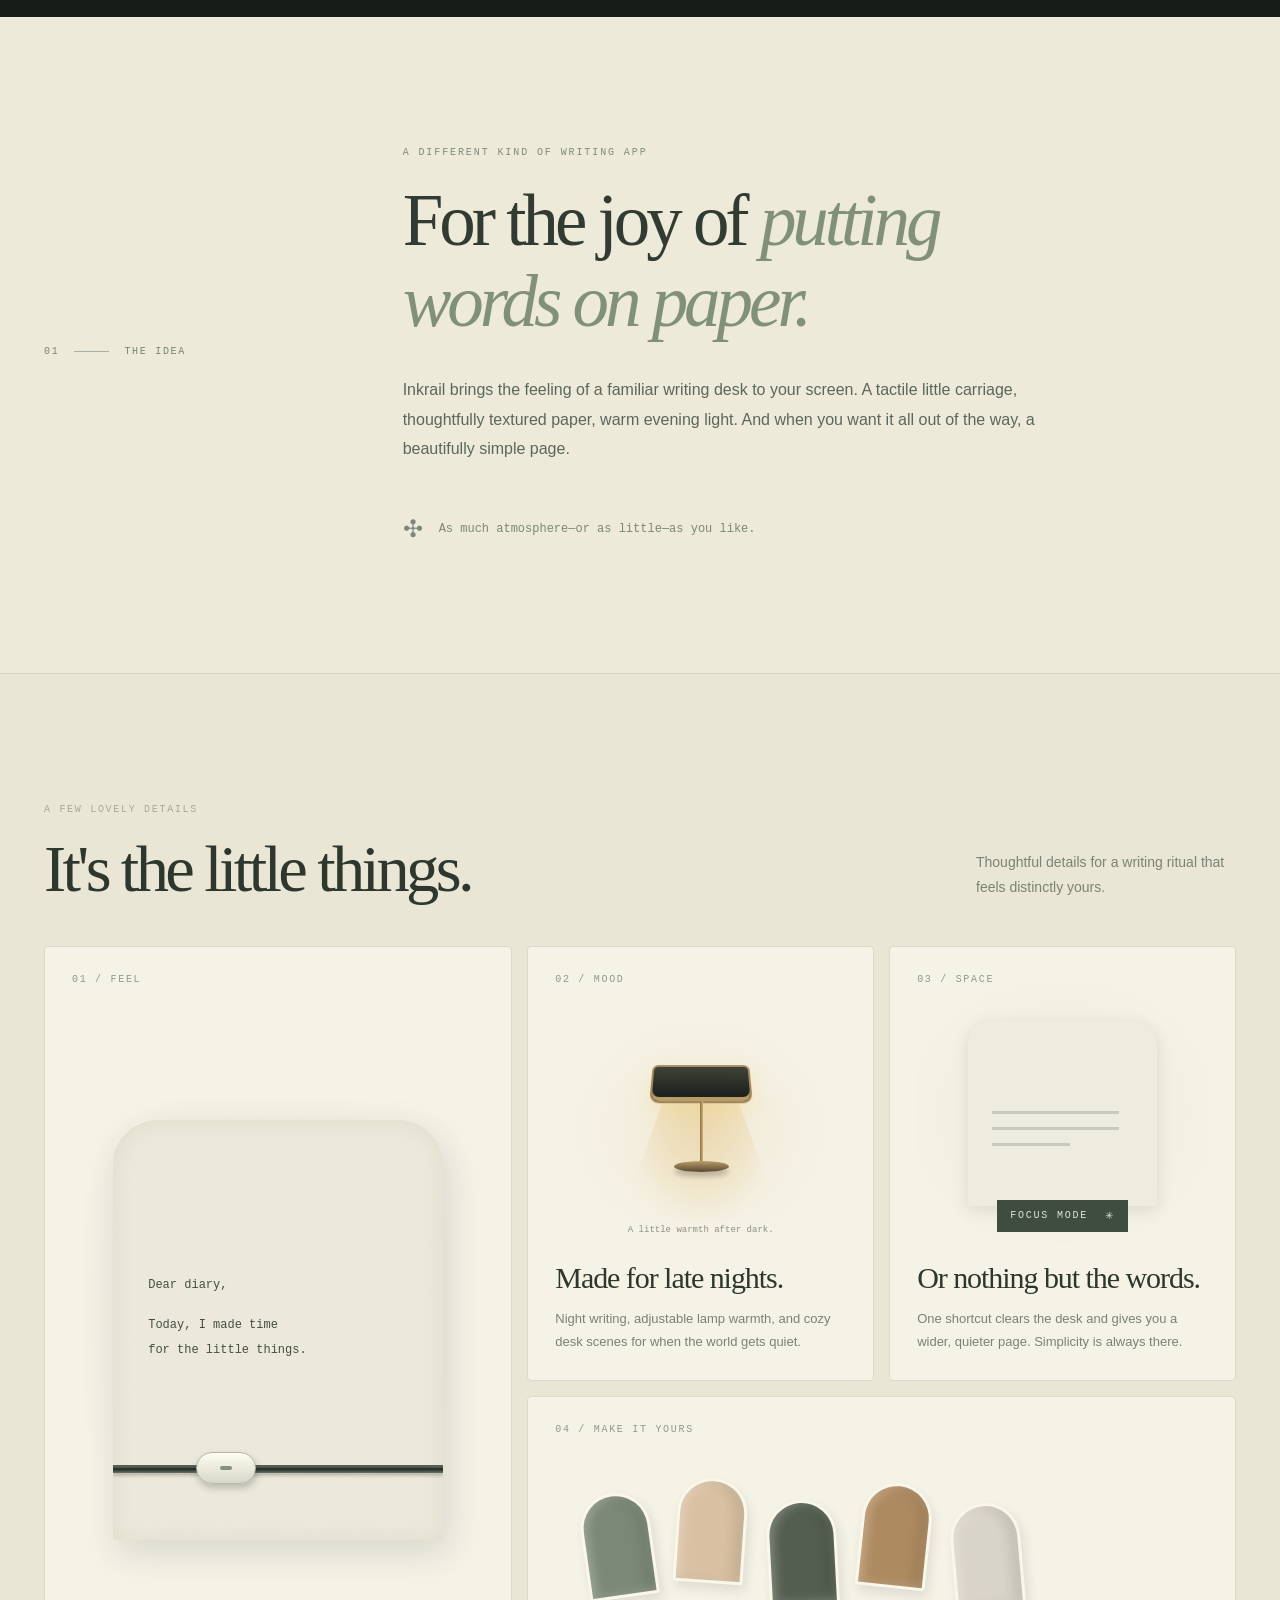
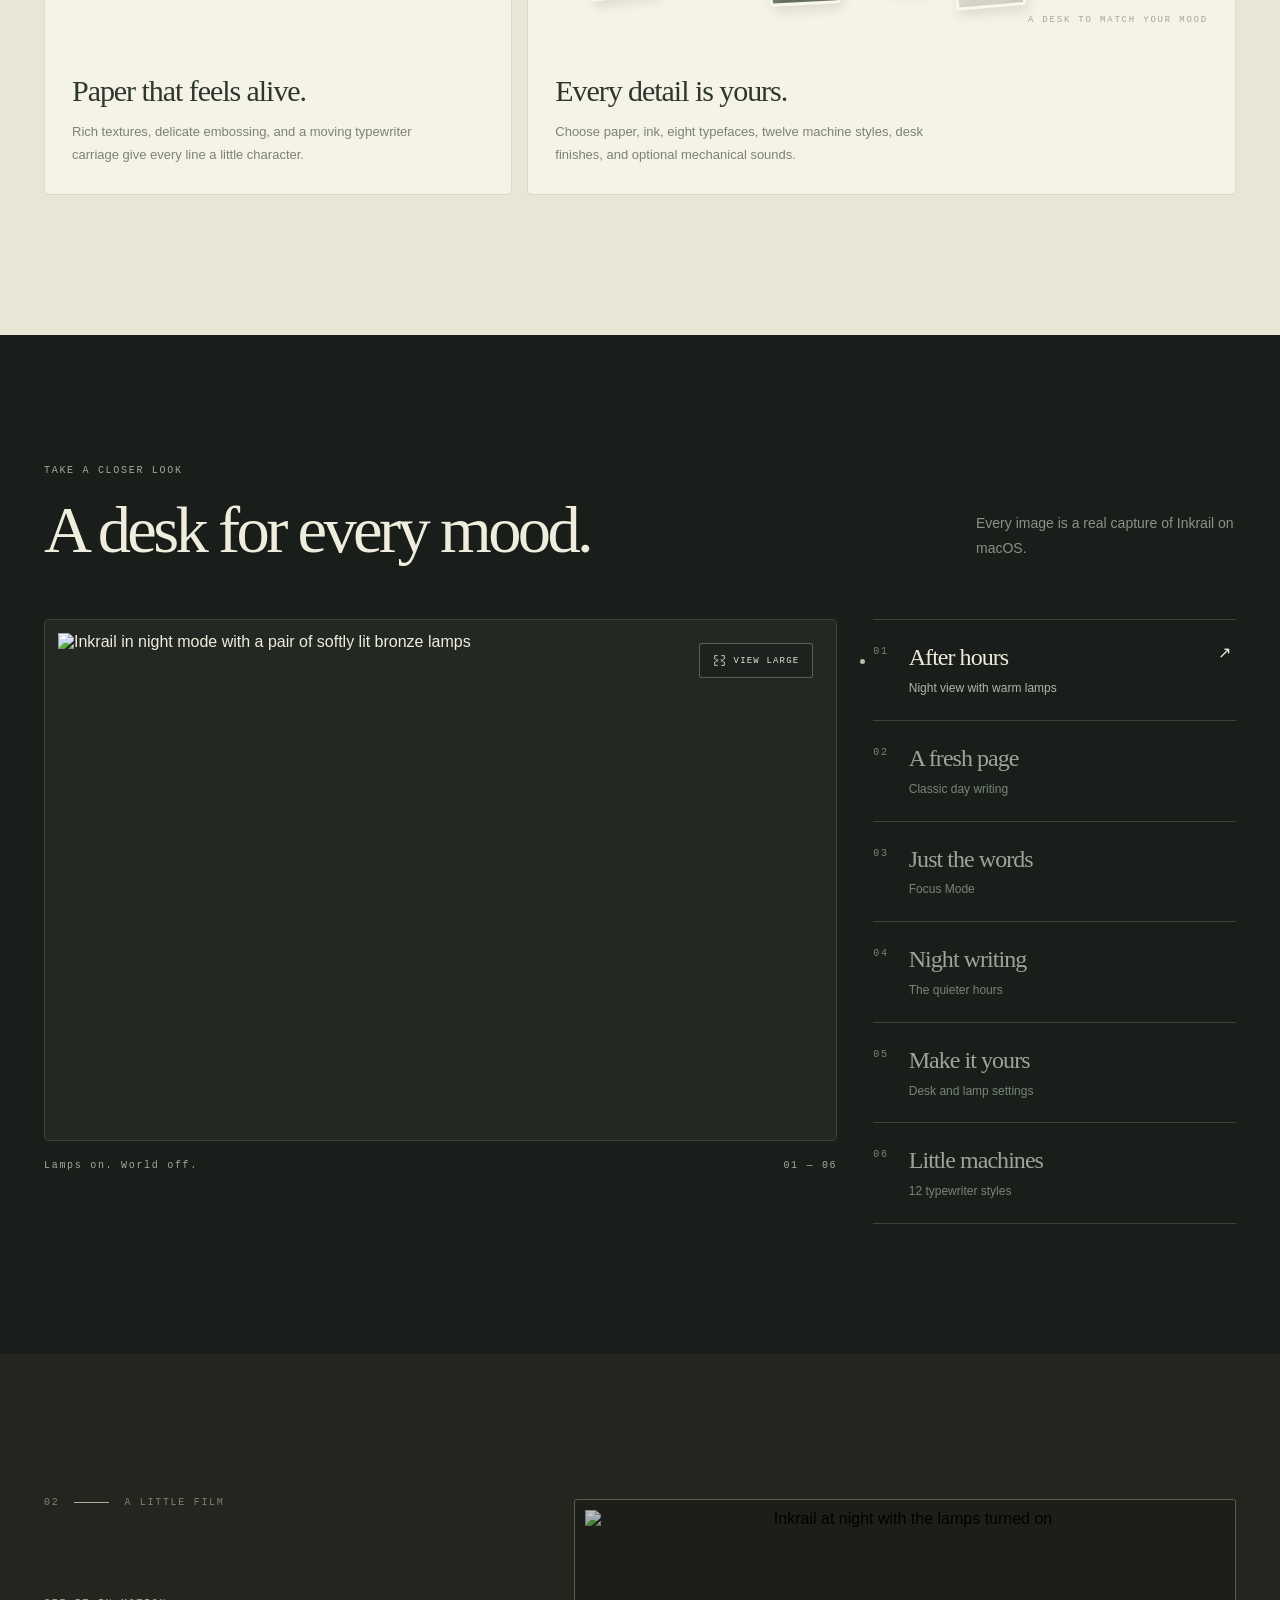
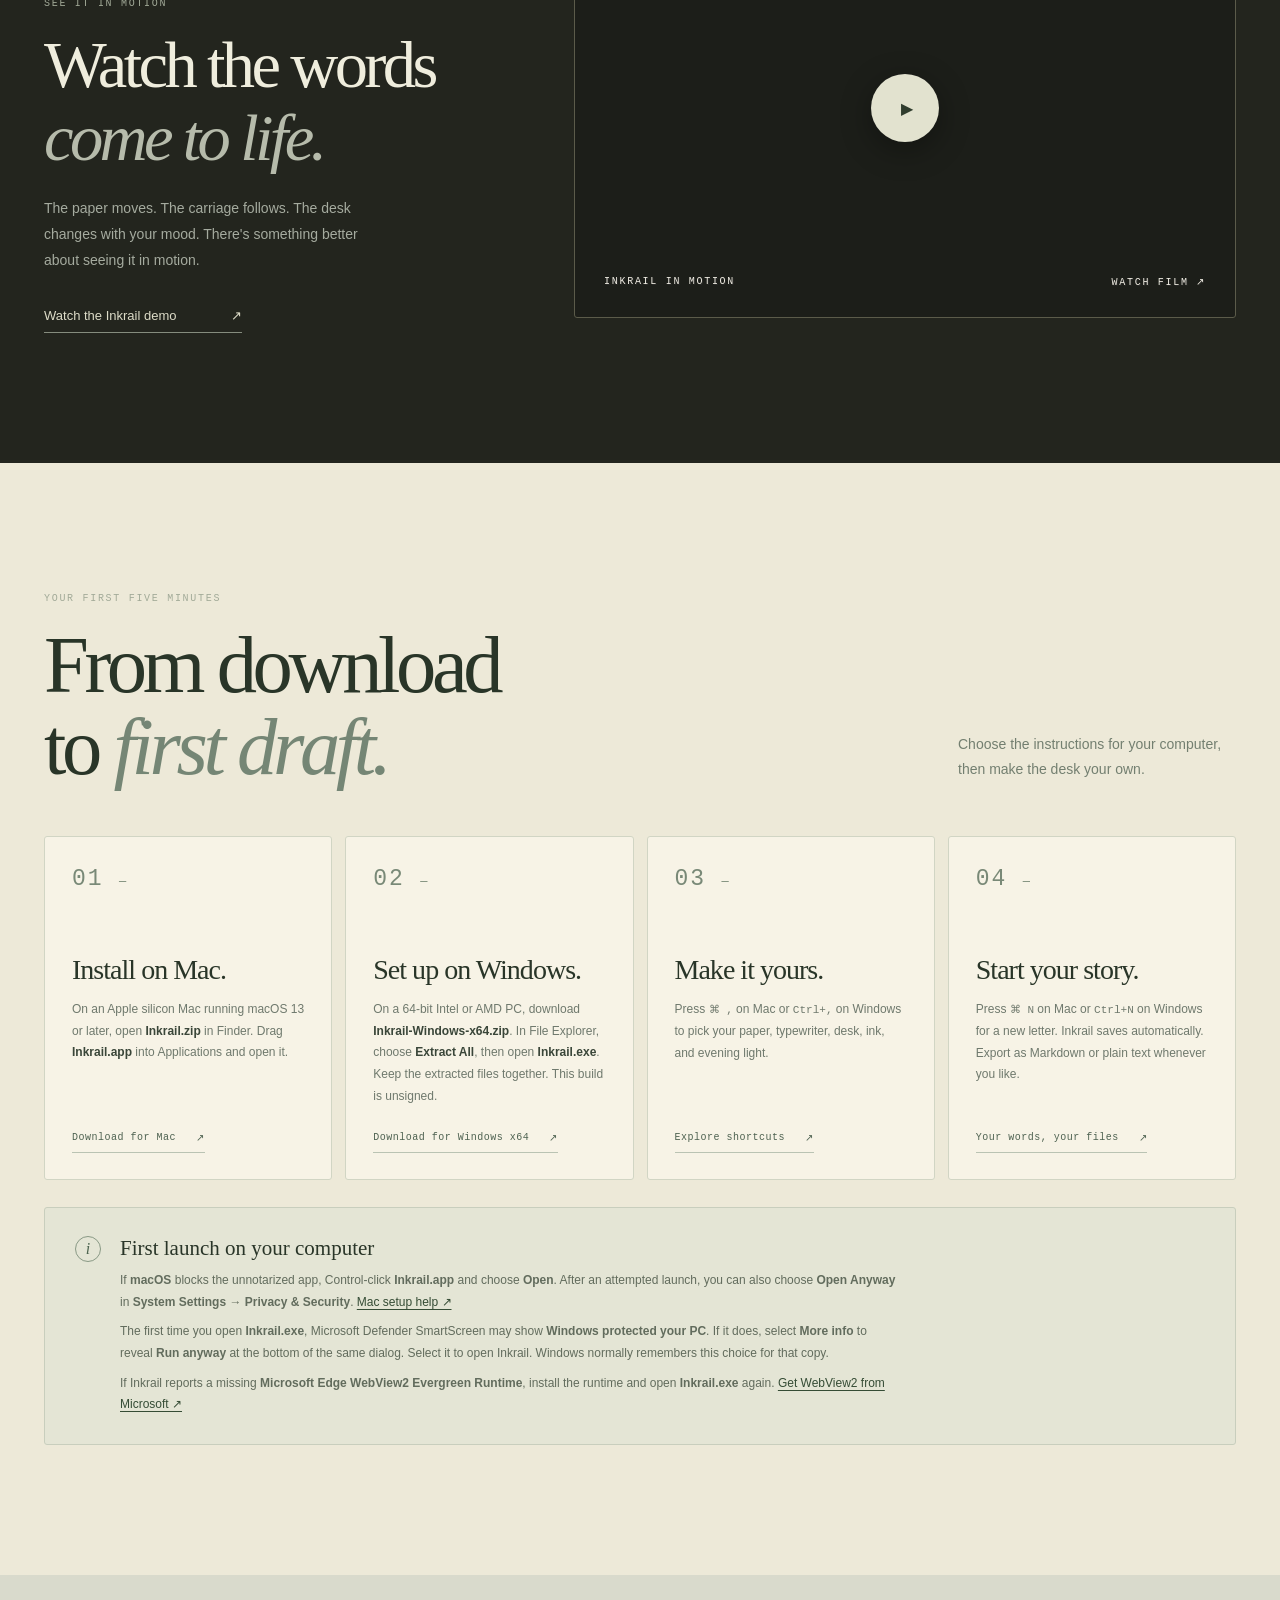
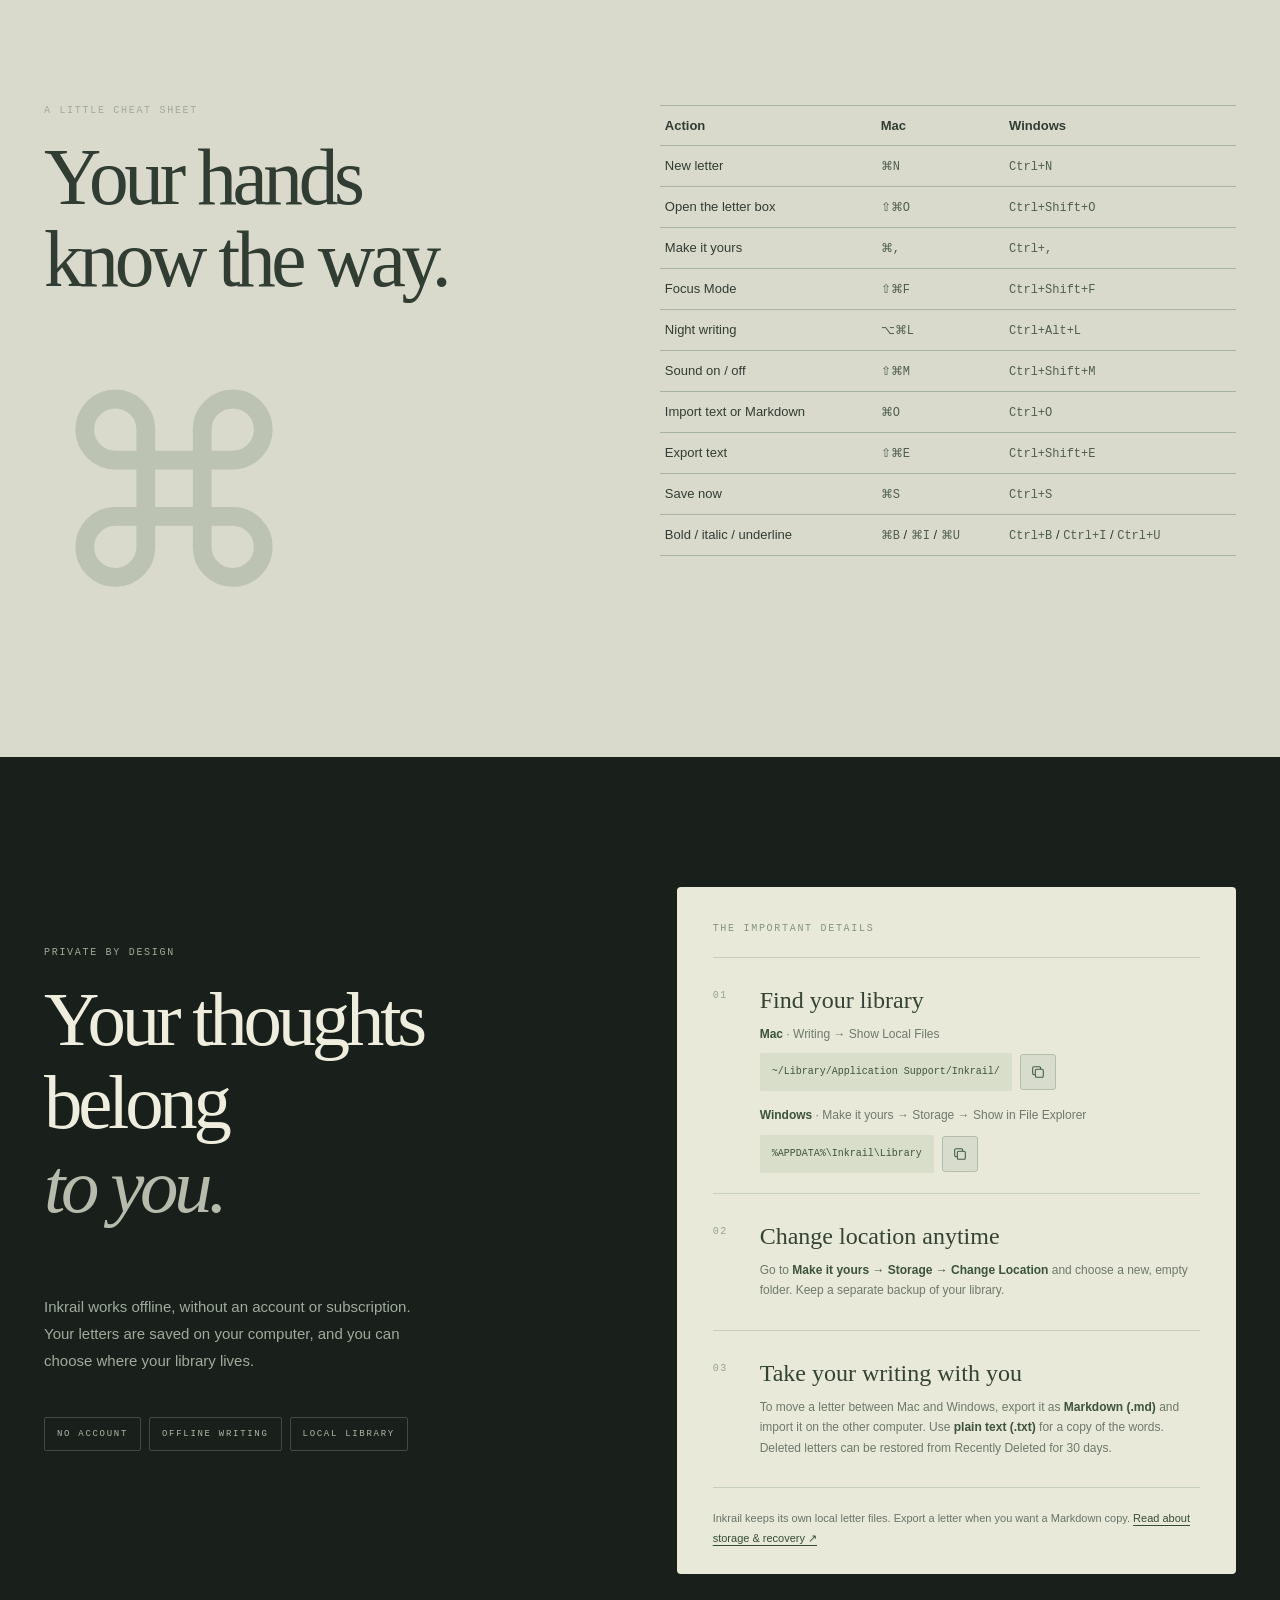
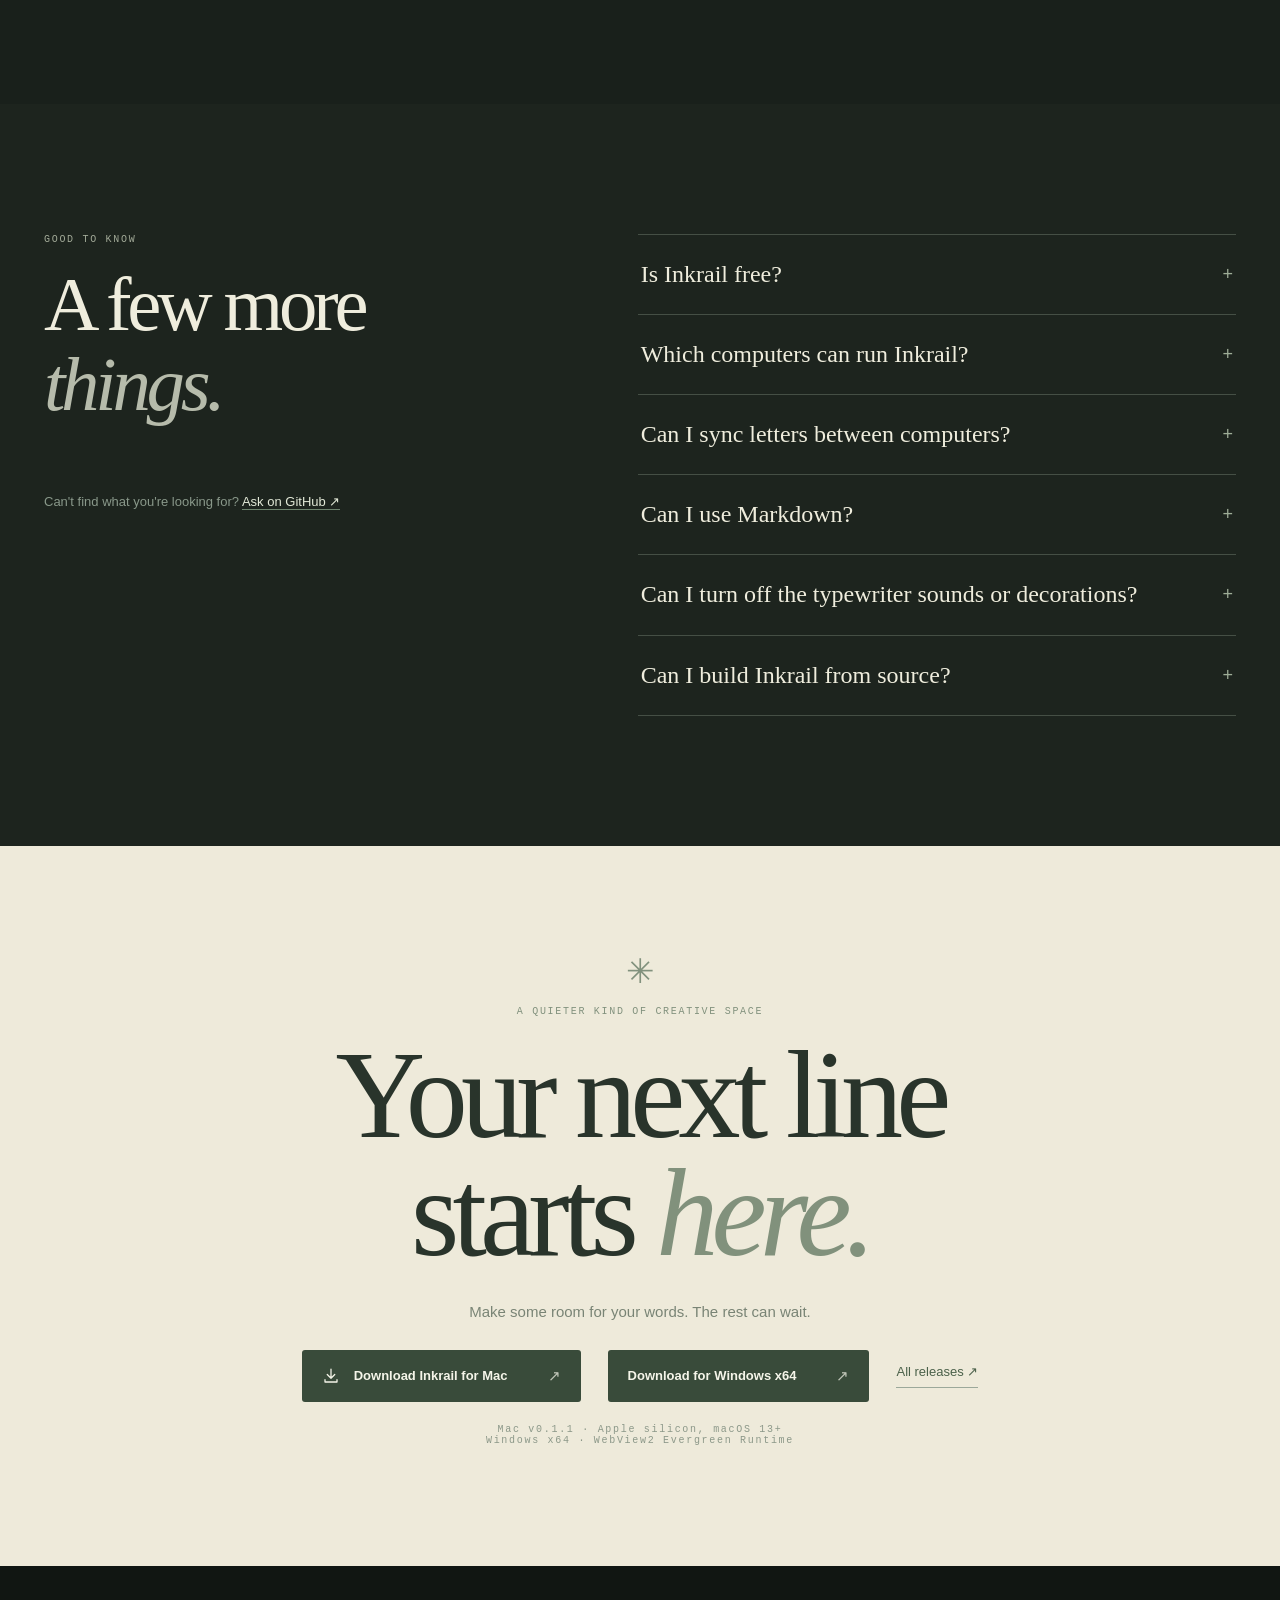
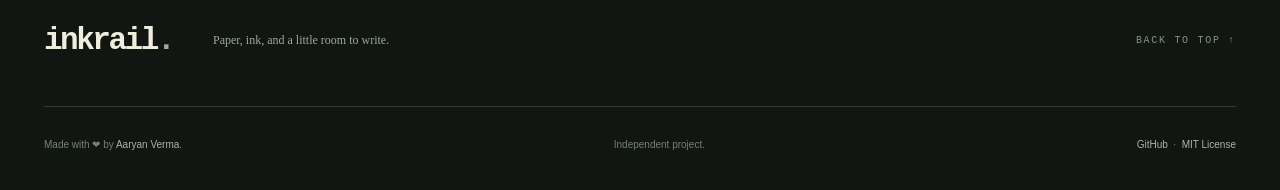
==== commit 57664baa: "updated github page" ====
--- a/docs/index.html
+++ b/docs/index.html
@@ -50,7 +50,10 @@
           <h1 id="hero-title">A little room<br>to <em>write.</em></h1>
           <p class="hero-description">A quiet corner of your desktop, made for the words that matter. Beautiful paper, a little typewriter charm, and nothing asking for your attention.</p>
           <div class="hero-cta">
-            <a class="button button-cream" href="https://github.com/Aaryanverma/inkrail/releases/download/v0.1.1/Inkrail.zip" data-download="mac"><svg viewBox="0 0 24 24" fill="none" stroke="currentColor" stroke-width="1.7" aria-hidden="true"><rect x="4" y="4" width="16" height="13" rx="1"/><path d="M2.5 20h19m-12-3-1 3m7-3 1 3" stroke-linecap="round" stroke-linejoin="round"/></svg><span>Download for Mac</span><span class="button-arrow" aria-hidden="true">↗</span></a>
+            <a class="button button-cream" href="https://github.com/Aaryanverma/inkrail/releases/download/v0.1.1/Inkrail.zip" data-download="mac">
+              <svg viewBox="0 0 24 24" fill="currentColor" aria-hidden="true"><path d="M16.7 1.3c.2 1.3-.4 2.8-1.3 3.8-.9 1-2.2 1.8-3.6 1.7-.2-1.4.5-2.8 1.3-3.7.9-1 2.4-1.7 3.6-1.8ZM20.3 8.5c-1.8 1.1-2.7 2.6-2.6 4.5.1 2.3 1.5 3.7 3.2 4.4-.4 1.1-.9 2.1-1.6 3.1-1 1.4-2 2.6-3.5 2.6-1.4 0-1.9-.9-3.7-.9-1.7 0-2.3.9-3.6.9-1.5.1-2.6-1.3-3.6-2.7-2-2.9-3.5-8.2-1.4-11.5C4.6 7.2 6.3 6.2 8.2 6.2c1.5 0 2.6.9 3.7.9s2.6-1.1 4.3-1c1.7.1 3.1.9 4.1 2.4Z"/></svg>
+              <span>Download for Mac</span><span class="button-arrow" aria-hidden="true">↗</span>
+            </a>
             <a class="button button-cream" href="https://github.com/Aaryanverma/inkrail/releases/download/v0.1.1/Inkrail-Windows-x64.zip" data-download="windows"><svg viewBox="0 0 24 24" fill="currentColor" aria-hidden="true"><path d="M3 5.2 10.5 4v7H3zm9-1.5L21 2v9h-9zM3 13h7.5v7L3 18.8zm9 0h9v9l-9-1.5z"/></svg><span>Download for Windows x64</span></a>
             <button type="button" class="watch-link" data-open-video><span class="play-circle" aria-hidden="true">▶</span> Watch the film </button>
           </div>
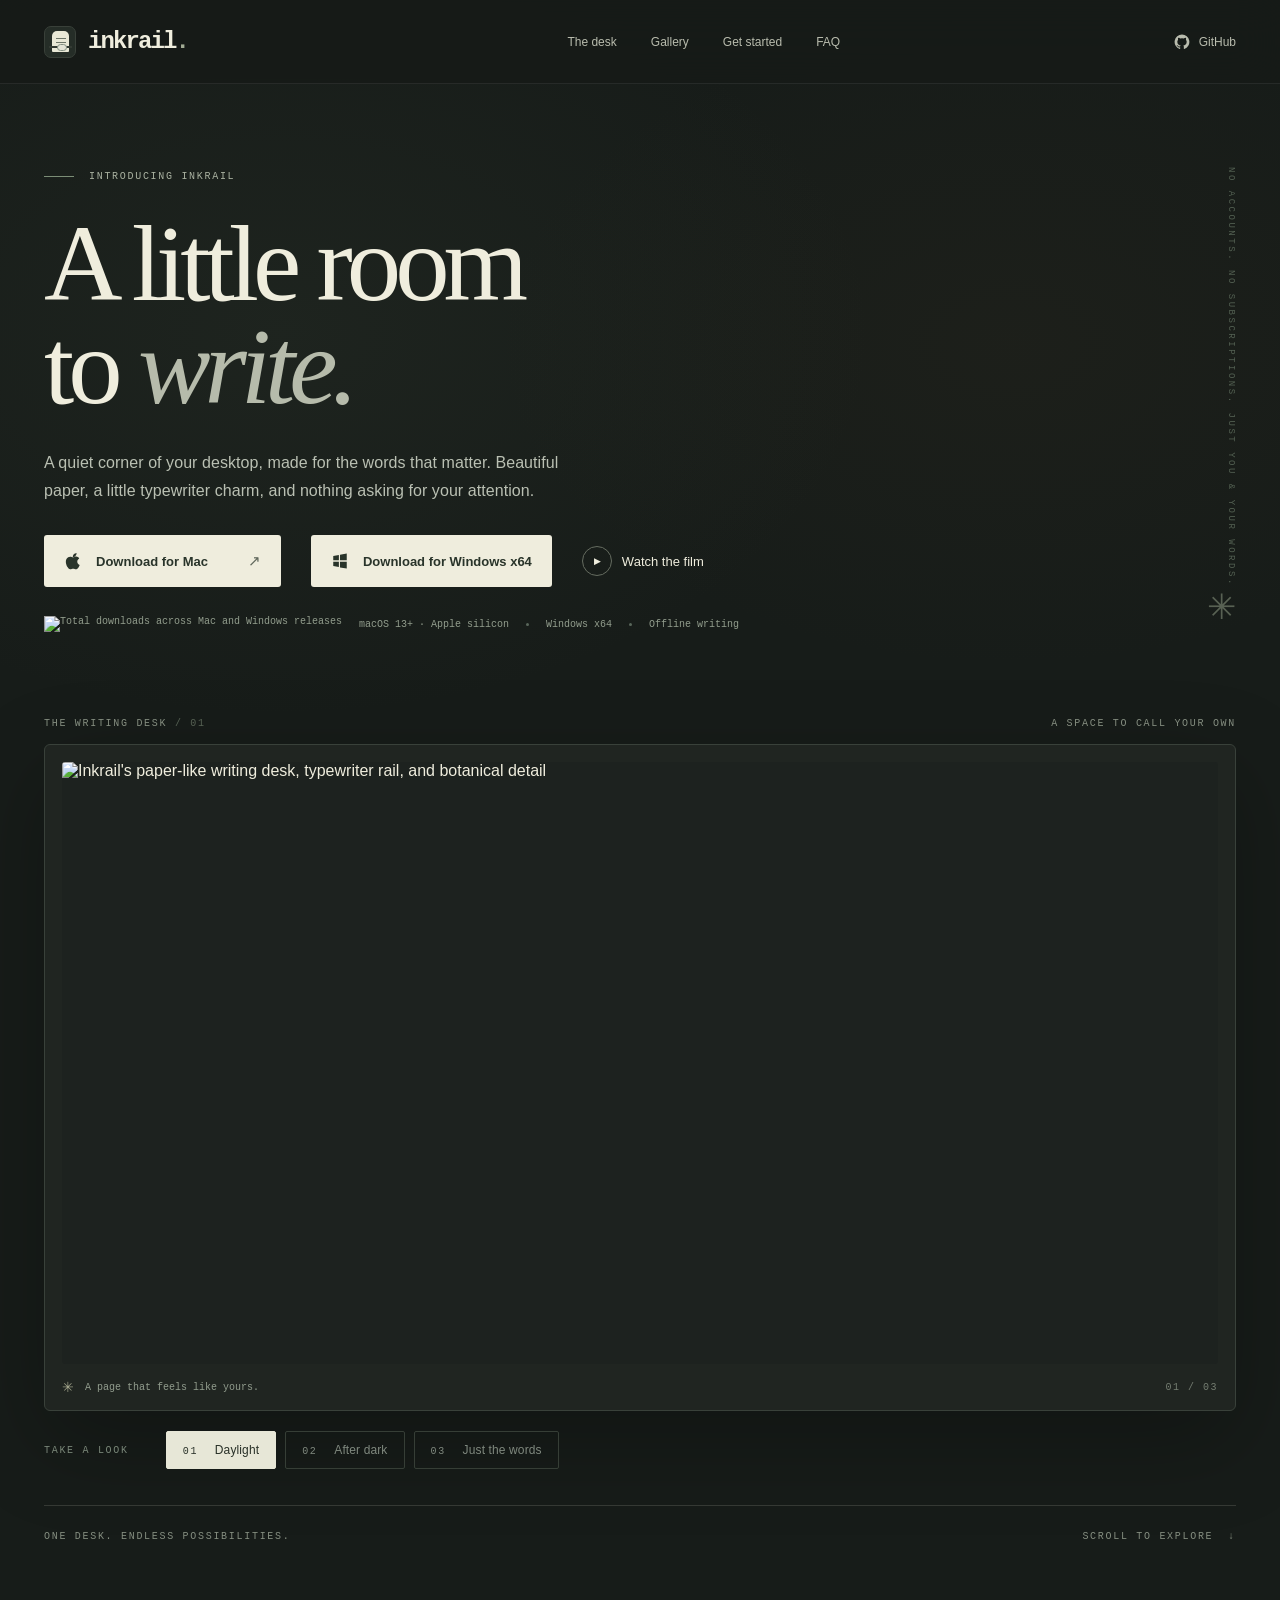
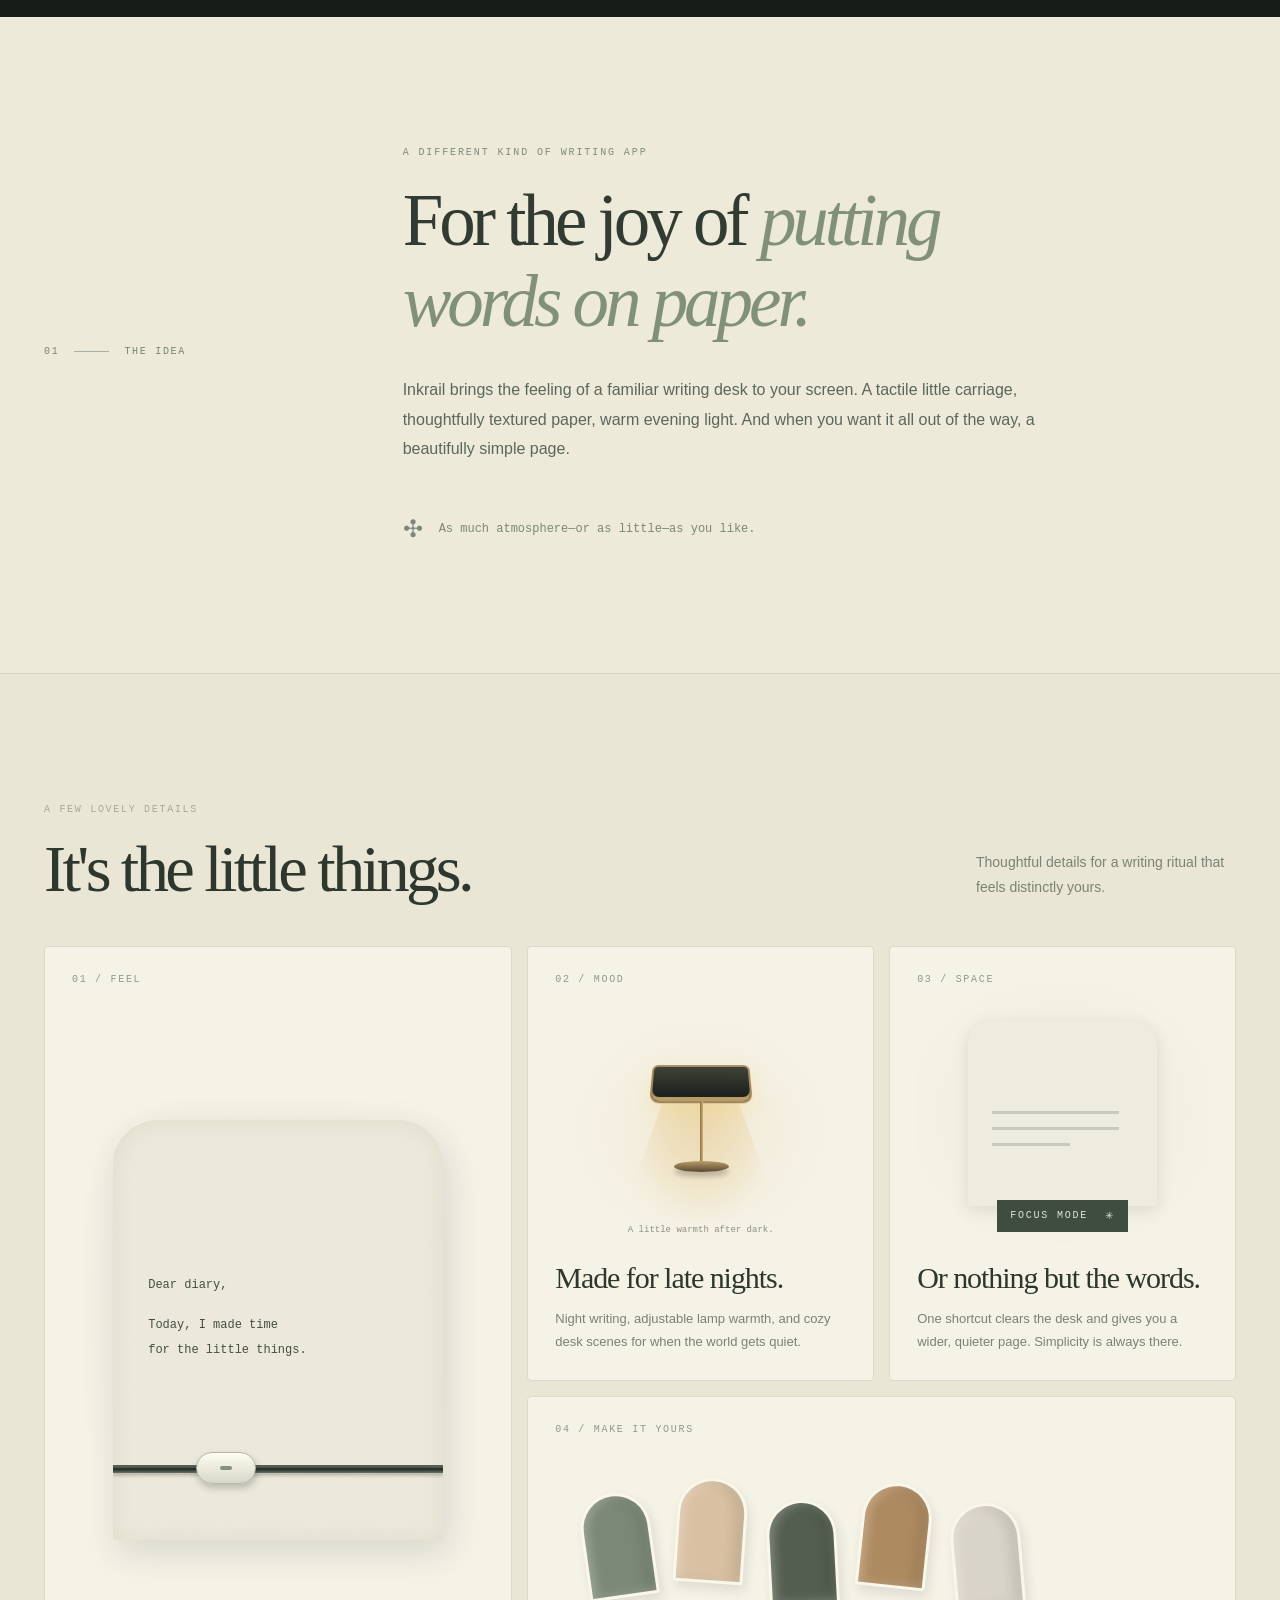
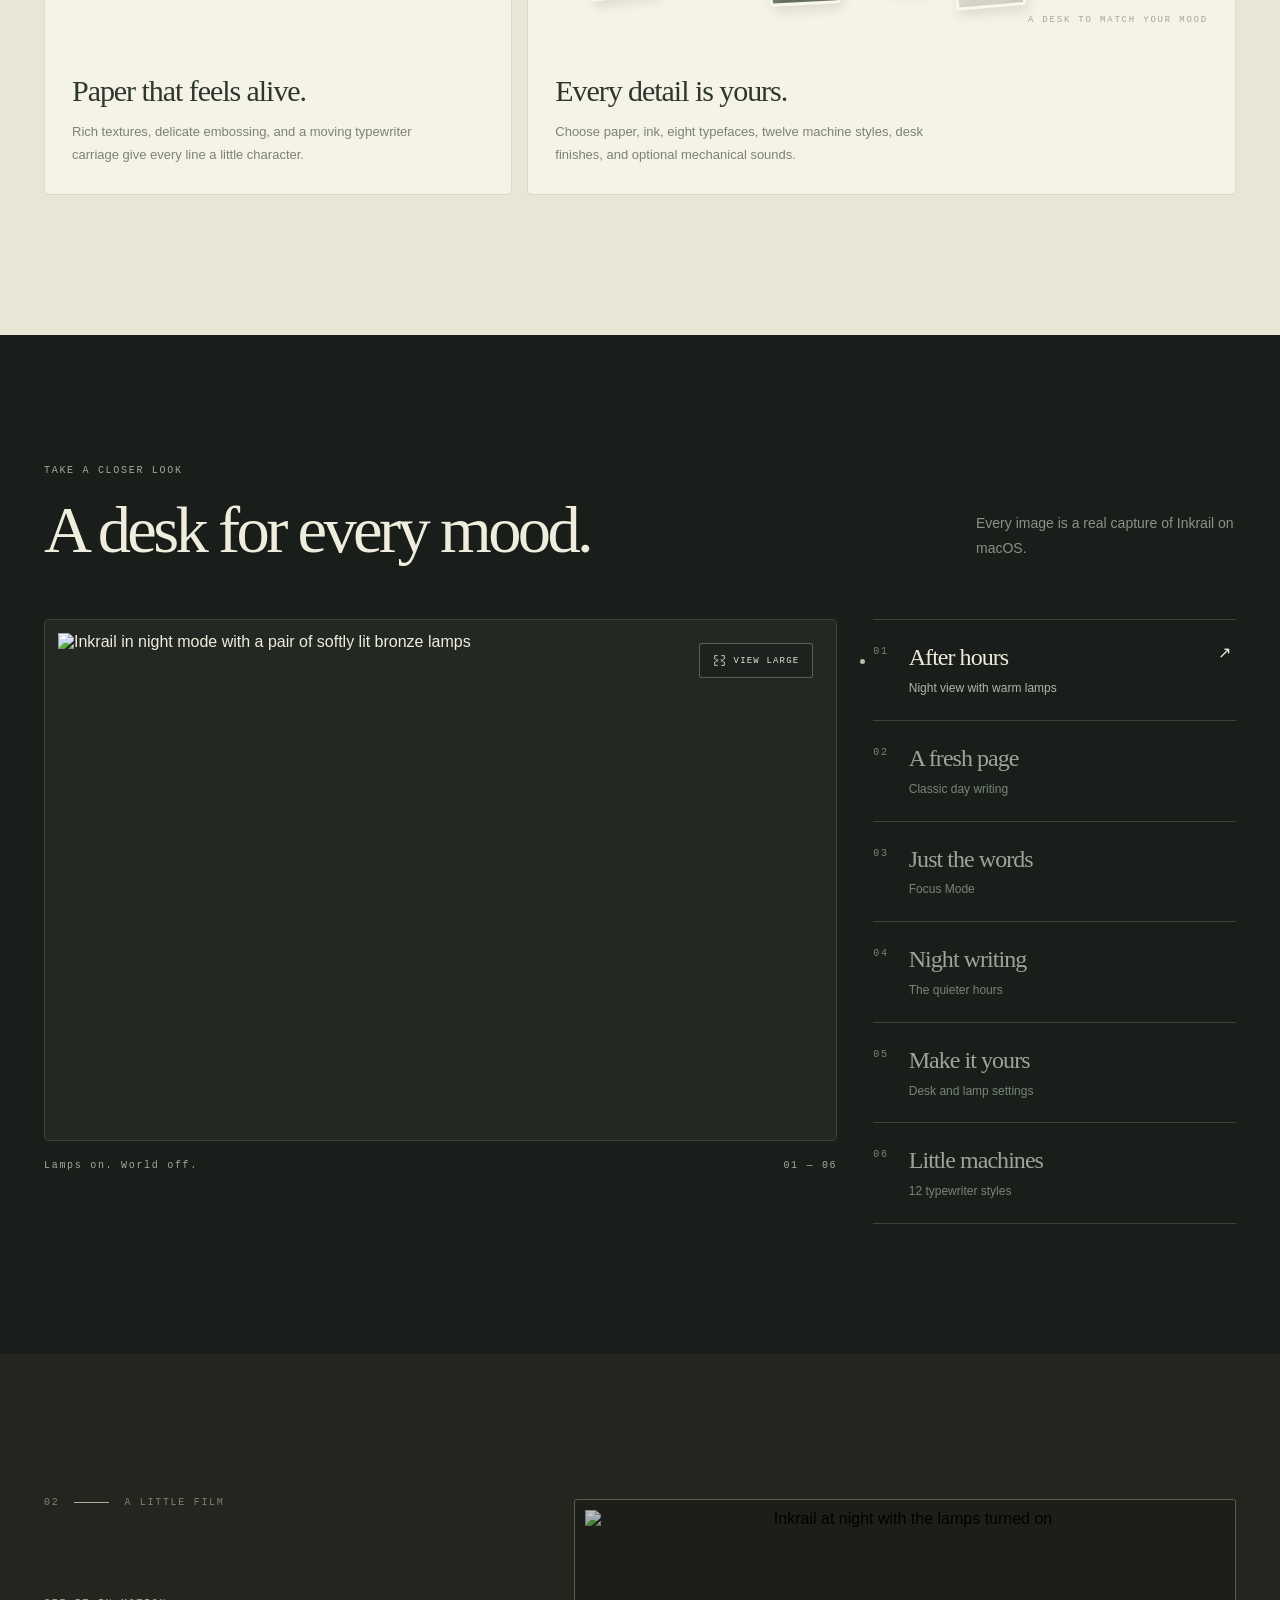
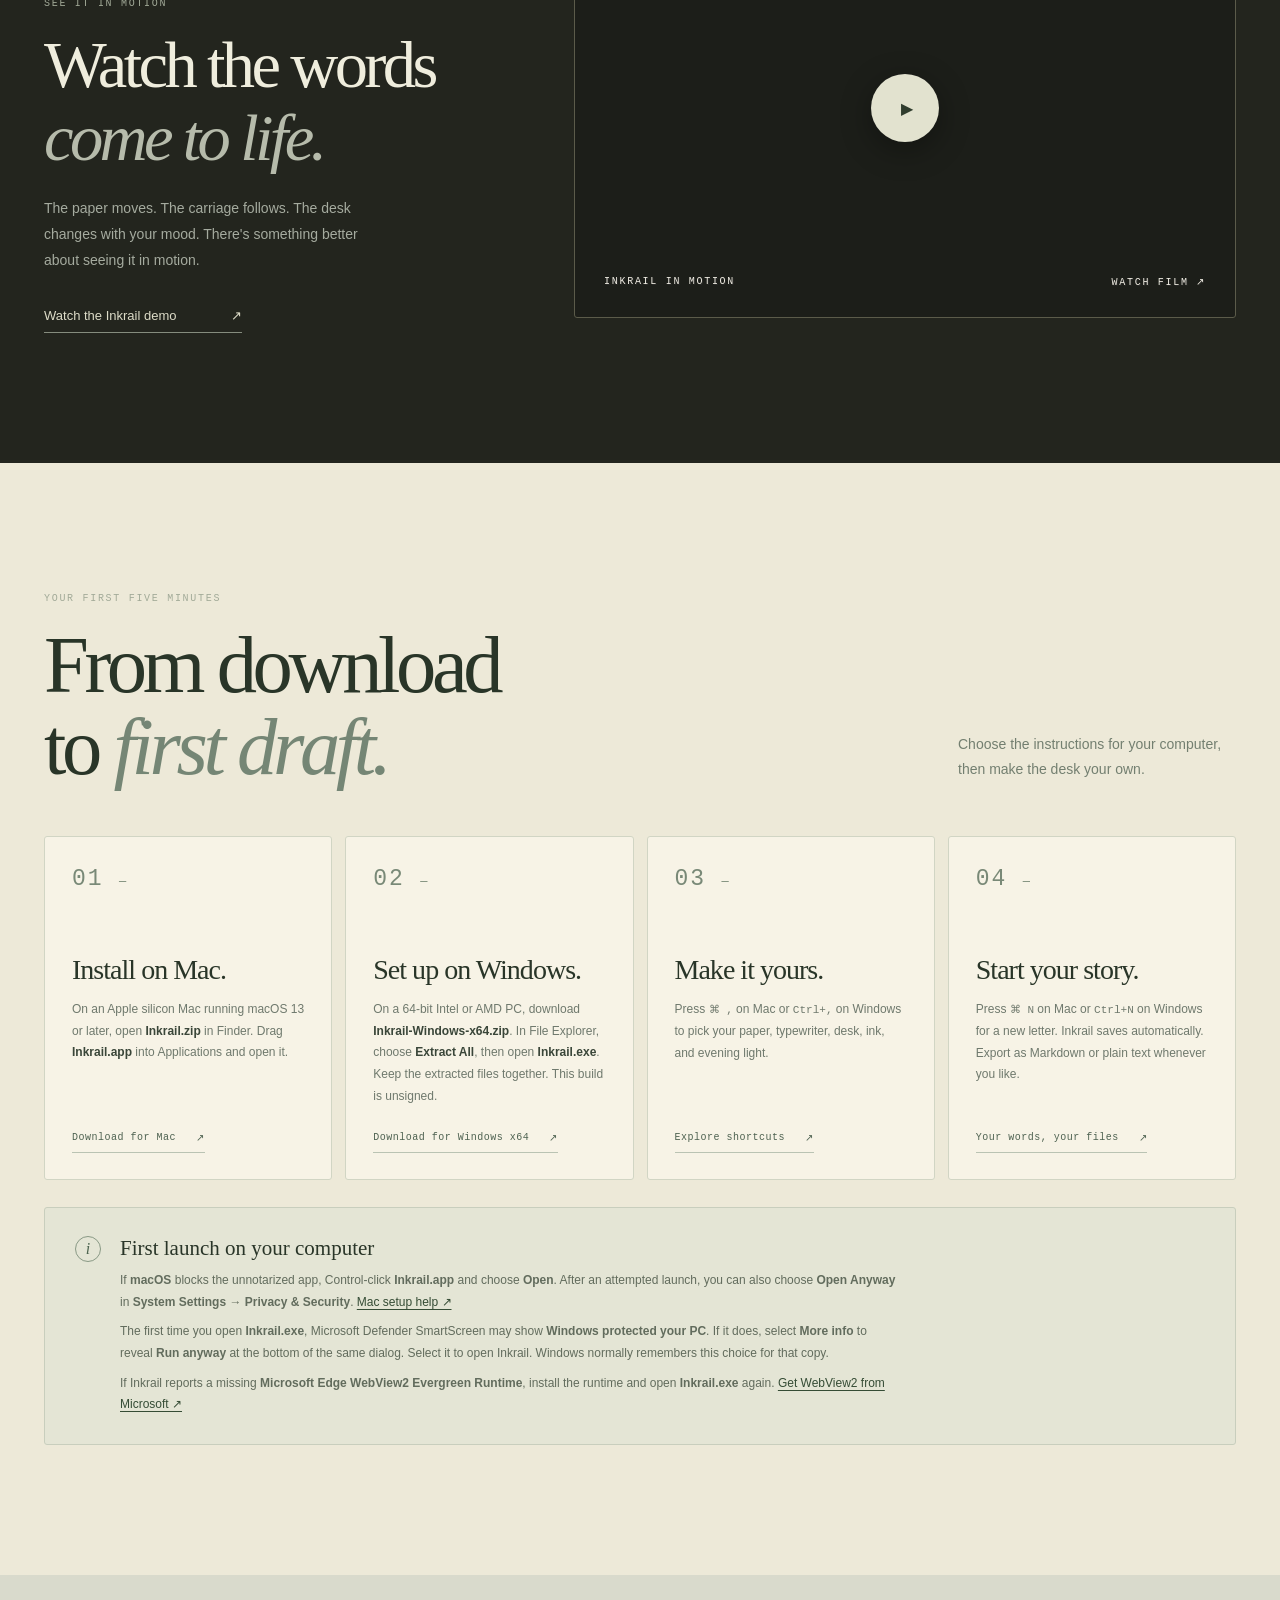
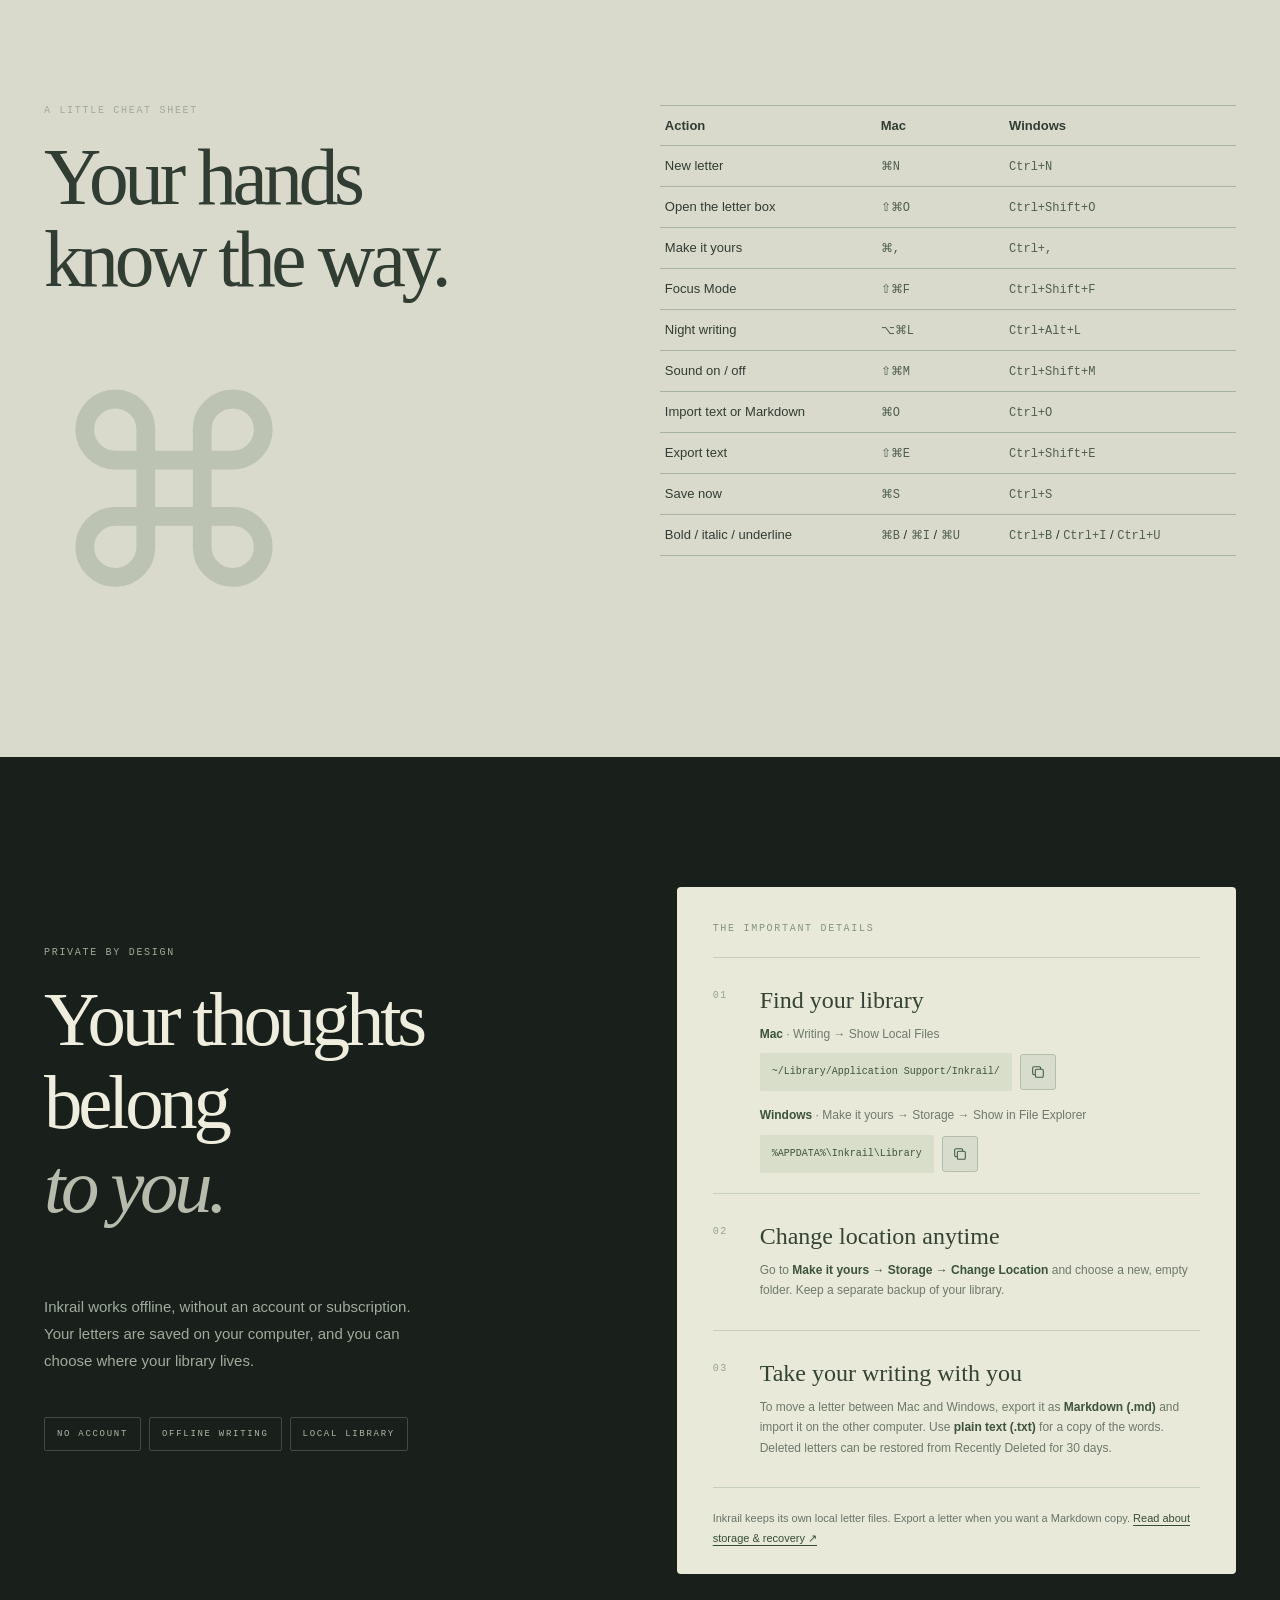
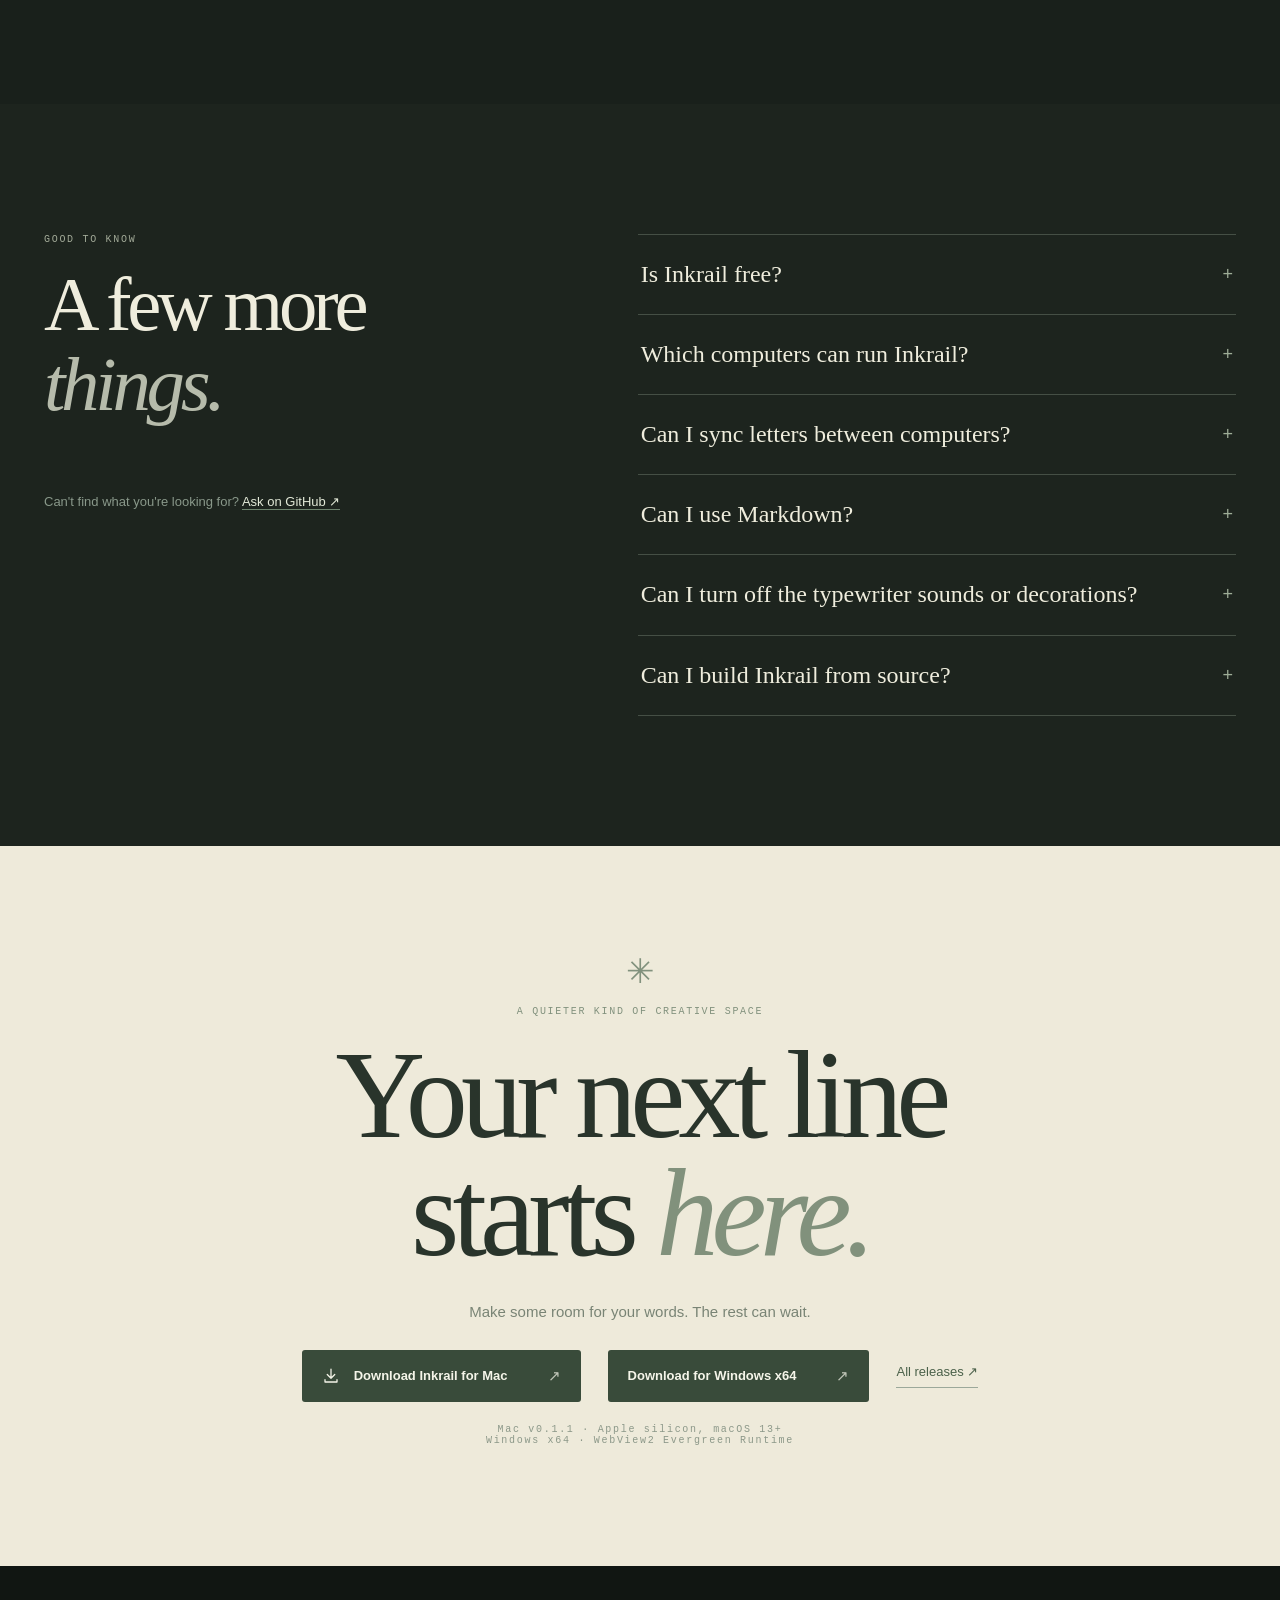
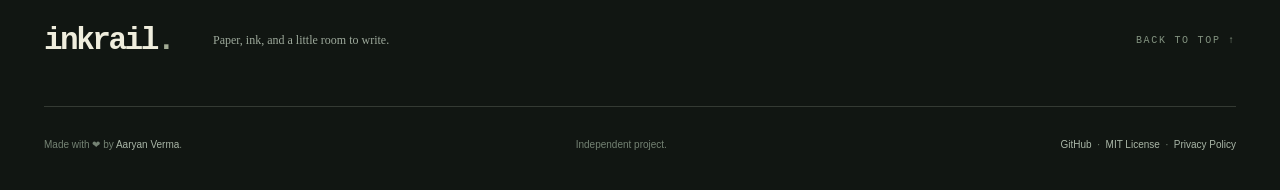
==== commit e1b22fbc: "Add privacy policy link to footer in index.html" ====
--- a/docs/index.html
+++ b/docs/index.html
@@ -203,7 +203,7 @@
     <section class="closing-section" id="download" aria-labelledby="closing-title"><div class="wrap closing-inner"><div class="closing-ornament" aria-hidden="true">✳</div><p class="eyebrow">A QUIETER KIND OF CREATIVE SPACE</p><h2 id="closing-title">Your next line<br>starts <em>here.</em></h2><p>Make some room for your words. The rest can wait.</p><div class="closing-actions"><a class="button button-ink" href="https://github.com/Aaryanverma/inkrail/releases/download/v0.1.1/Inkrail.zip" data-download="mac"><svg viewBox="0 0 24 24" fill="none" stroke="currentColor" stroke-width="1.7" aria-hidden="true"><path d="M12 3v12m-5-5 5 5 5-5M4 17v3h16v-3" stroke-linecap="round" stroke-linejoin="round"/></svg>Download Inkrail for Mac <span class="button-arrow" aria-hidden="true">↗</span></a><a class="button button-ink" href="https://github.com/Aaryanverma/inkrail/releases/download/v0.1.1/Inkrail-Windows-x64.zip" data-download="windows"><span>Download for Windows x64</span><span class="button-arrow" aria-hidden="true">↗</span></a><a class="closing-github" href="https://github.com/Aaryanverma/inkrail/releases" target="_blank" rel="noopener noreferrer">All releases <span aria-hidden="true">↗</span></a></div><span class="download-meta">Mac <span data-release-version>v0.1.1</span> · Apple silicon, macOS 13+<br>Windows x64 · WebView2 Evergreen Runtime</span></div></section>
   </main>
 
-  <footer class="site-footer"><div class="wrap"><div class="footer-upper"><a class="footer-logo" href="#top">inkrail<span>.</span></a><span>Paper, ink, and a little room to write.</span><a href="#top">BACK TO TOP ↑</a></div><div class="footer-bottom"><span>Made with ❤︎ by <a href="https://linkedin.com/in/aaryanverma" target="_blank" rel="noopener noreferrer">Aaryan Verma</a>.</span><span>Independent project.</span><span><a href="https://github.com/Aaryanverma/inkrail" target="_blank" rel="noopener noreferrer">GitHub</a> &nbsp;·&nbsp; <a href="https://github.com/Aaryanverma/inkrail/blob/main/LICENSE" target="_blank" rel="noopener noreferrer">MIT License</a></span></div></div></footer>
+  <footer class="site-footer"><div class="wrap"><div class="footer-upper"><a class="footer-logo" href="#top">inkrail<span>.</span></a><span>Paper, ink, and a little room to write.</span><a href="#top">BACK TO TOP ↑</a></div><div class="footer-bottom"><span>Made with ❤︎ by <a href="https://linkedin.com/in/aaryanverma" target="_blank" rel="noopener noreferrer">Aaryan Verma</a>.</span><span>Independent project.</span><span><a href="https://github.com/Aaryanverma/inkrail" target="_blank" rel="noopener noreferrer">GitHub</a> &nbsp;·&nbsp; <a href="https://github.com/Aaryanverma/inkrail/blob/main/LICENSE" target="_blank" rel="noopener noreferrer">MIT License</a> &nbsp;·&nbsp; <a href="./privacy.html">Privacy Policy</a></span></div></div></footer>
 
   <dialog id="video-dialog" class="media-dialog" aria-label="Inkrail demo video"><div class="dialog-heading"><span>INKRAIL / THE FILM</span><button type="button" data-close-dialog aria-label="Close video dialog">✕</button></div><div class="video-container" id="video-container"></div><div class="dialog-caption">A little tour of your new writing desk.</div></dialog>
   <dialog id="image-dialog" class="media-dialog image-dialog" aria-label="Enlarged Inkrail screenshot"><div class="dialog-heading"><span id="image-dialog-title">INKRAIL / THE DESK</span><button type="button" data-close-dialog aria-label="Close gallery image">✕</button></div><div class="image-dialog-inner"><img id="dialog-image" alt="" src="" loading="lazy"></div></dialog>
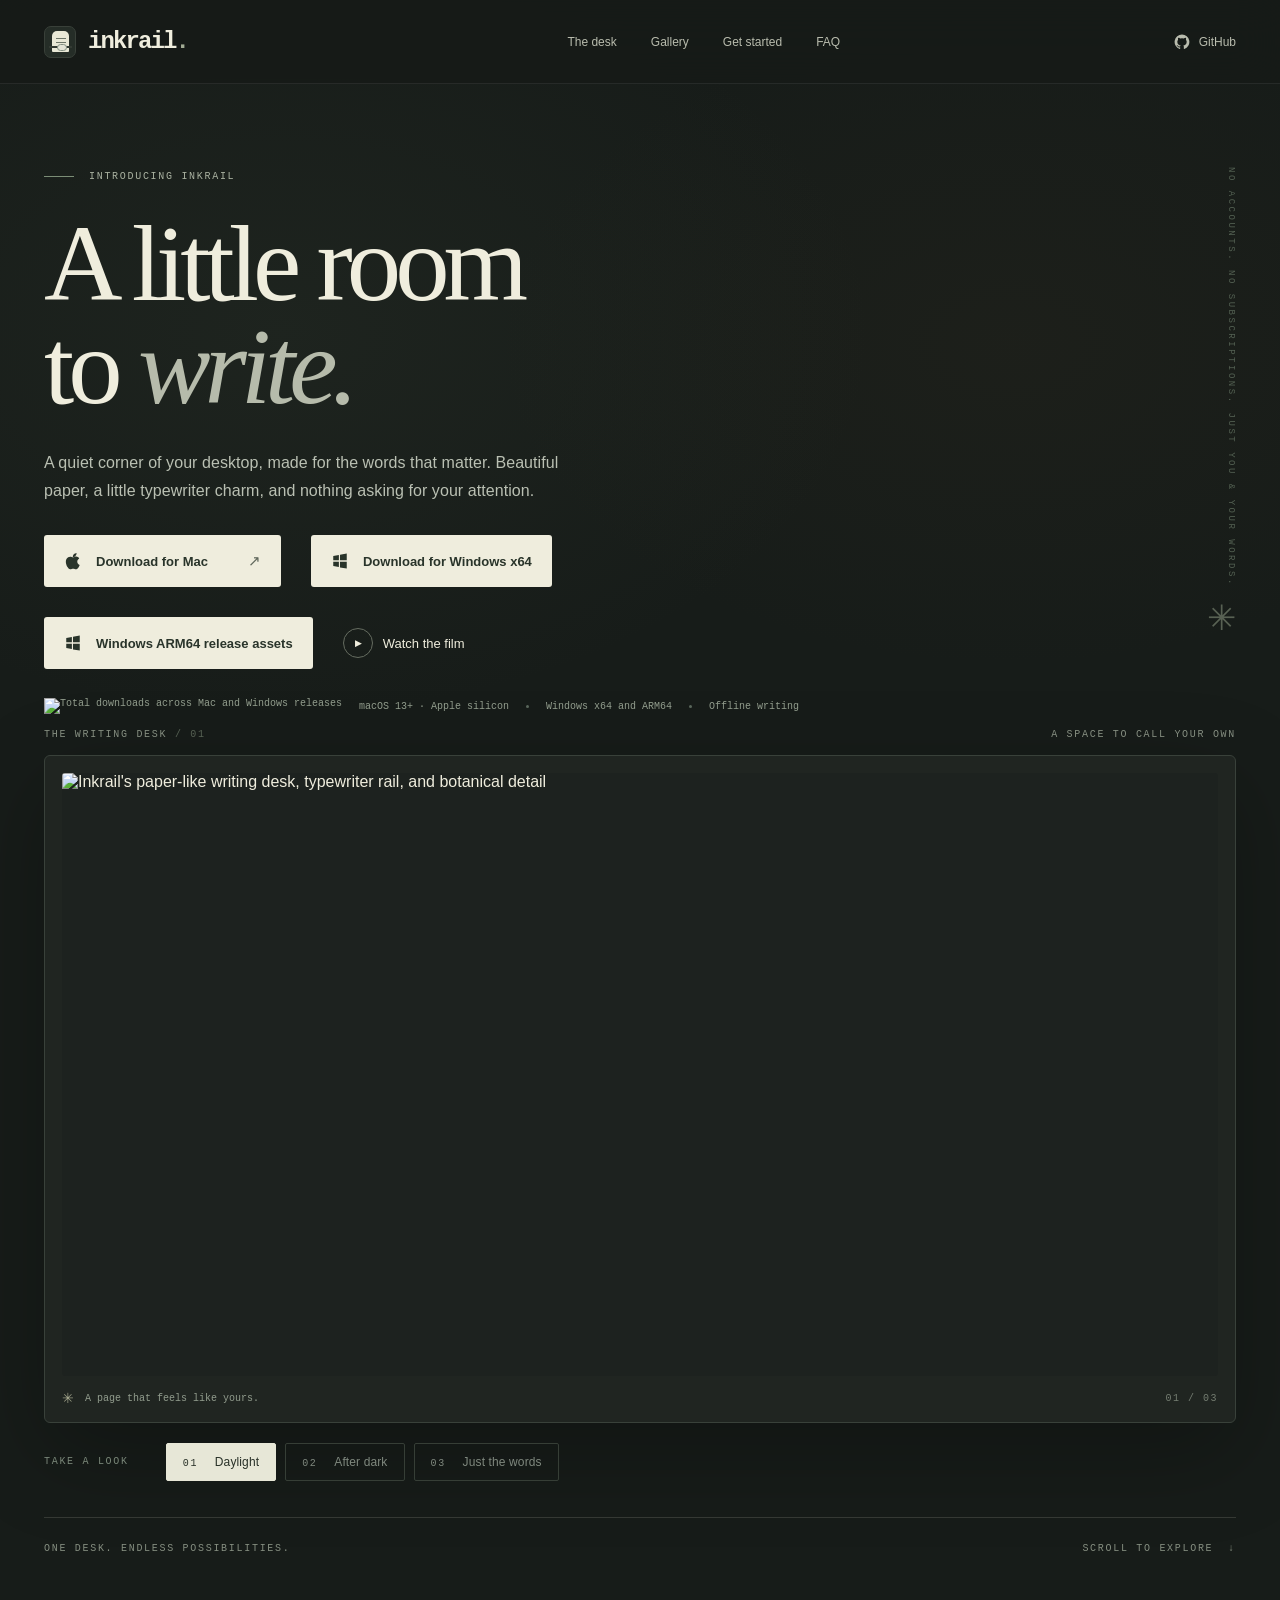
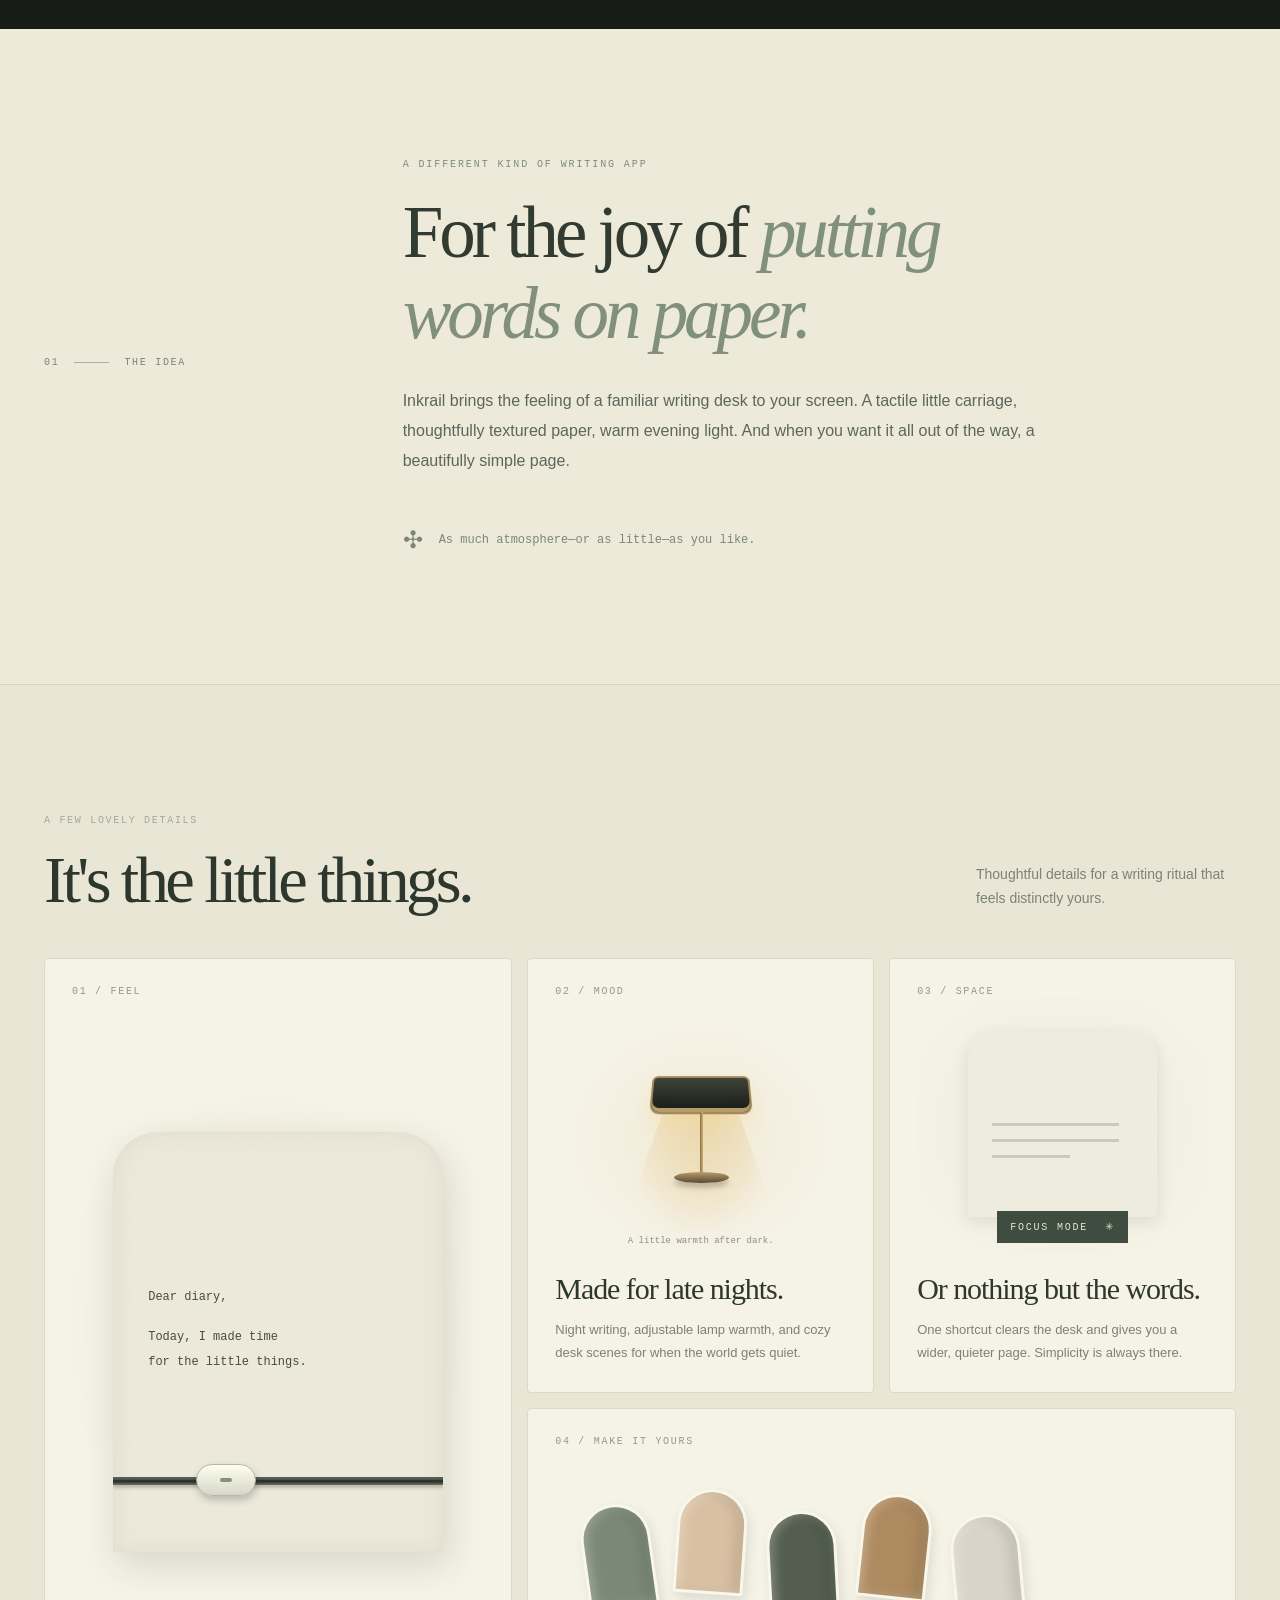
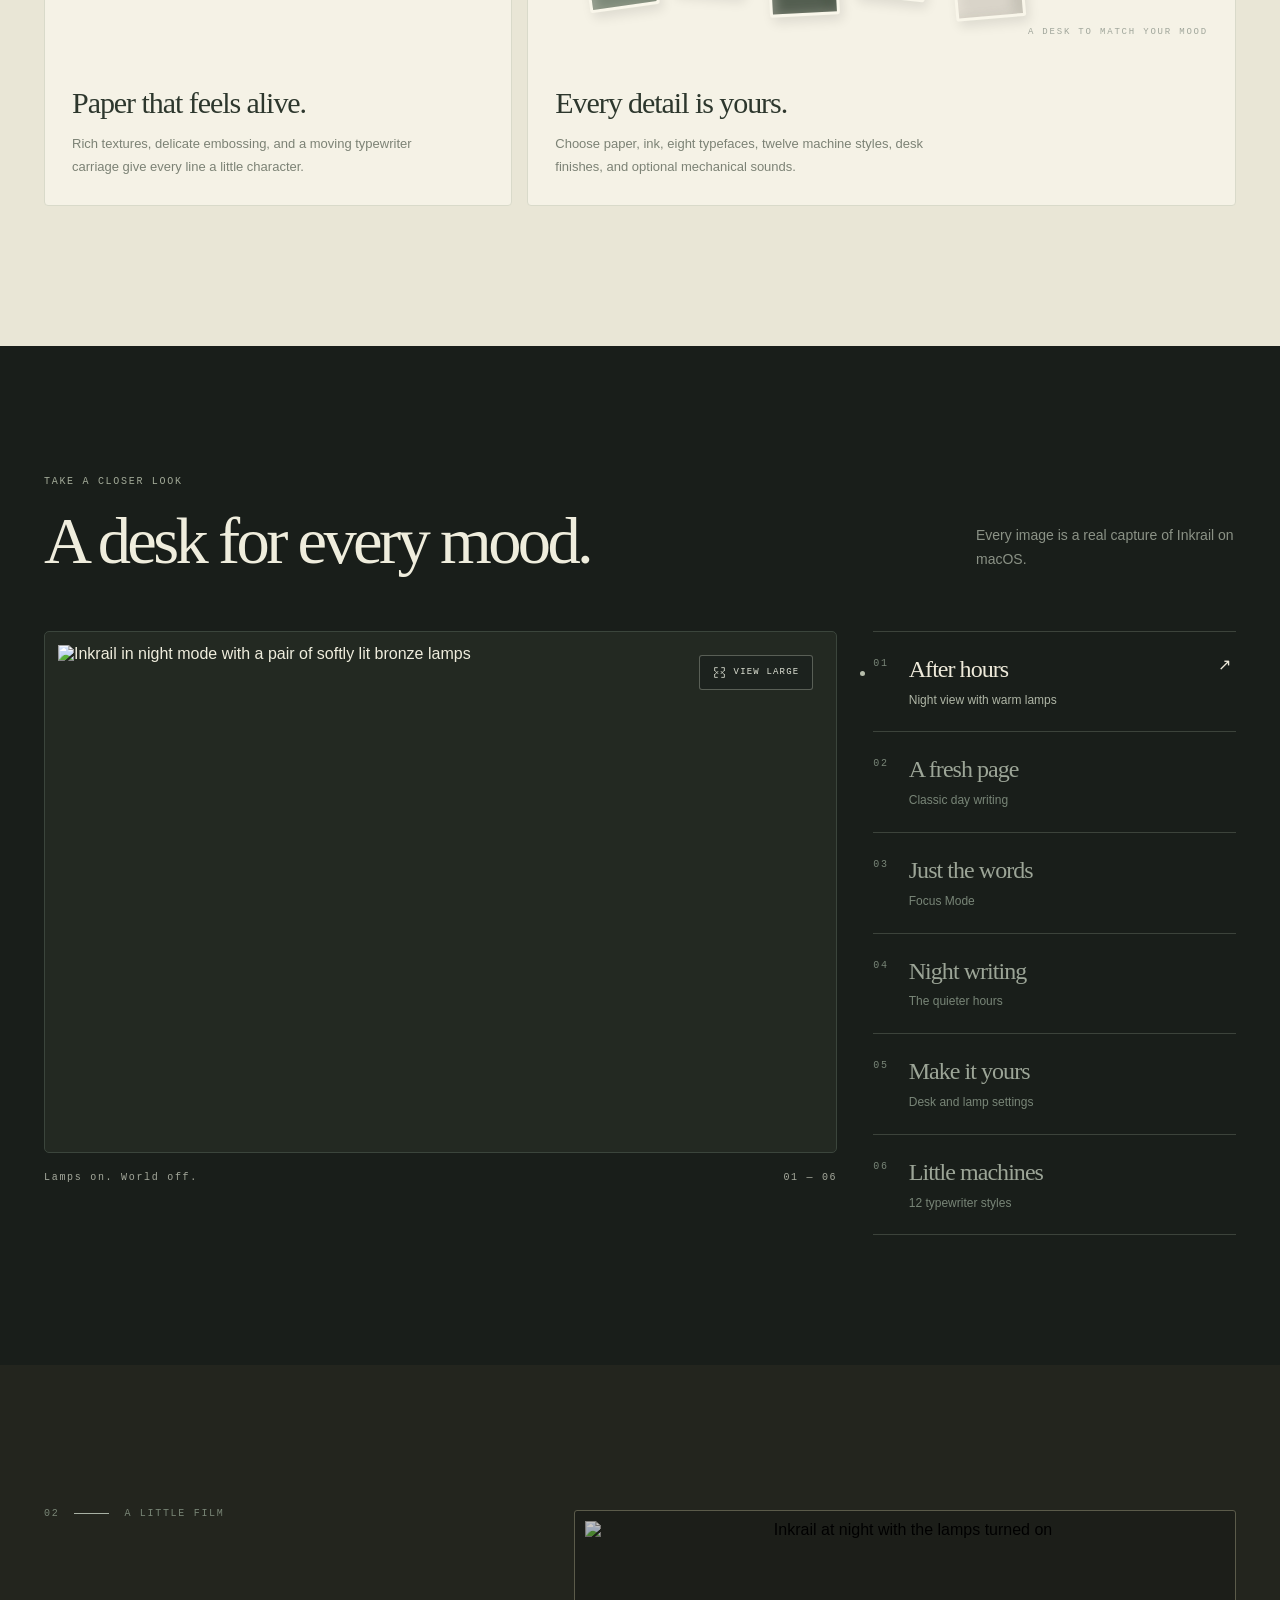
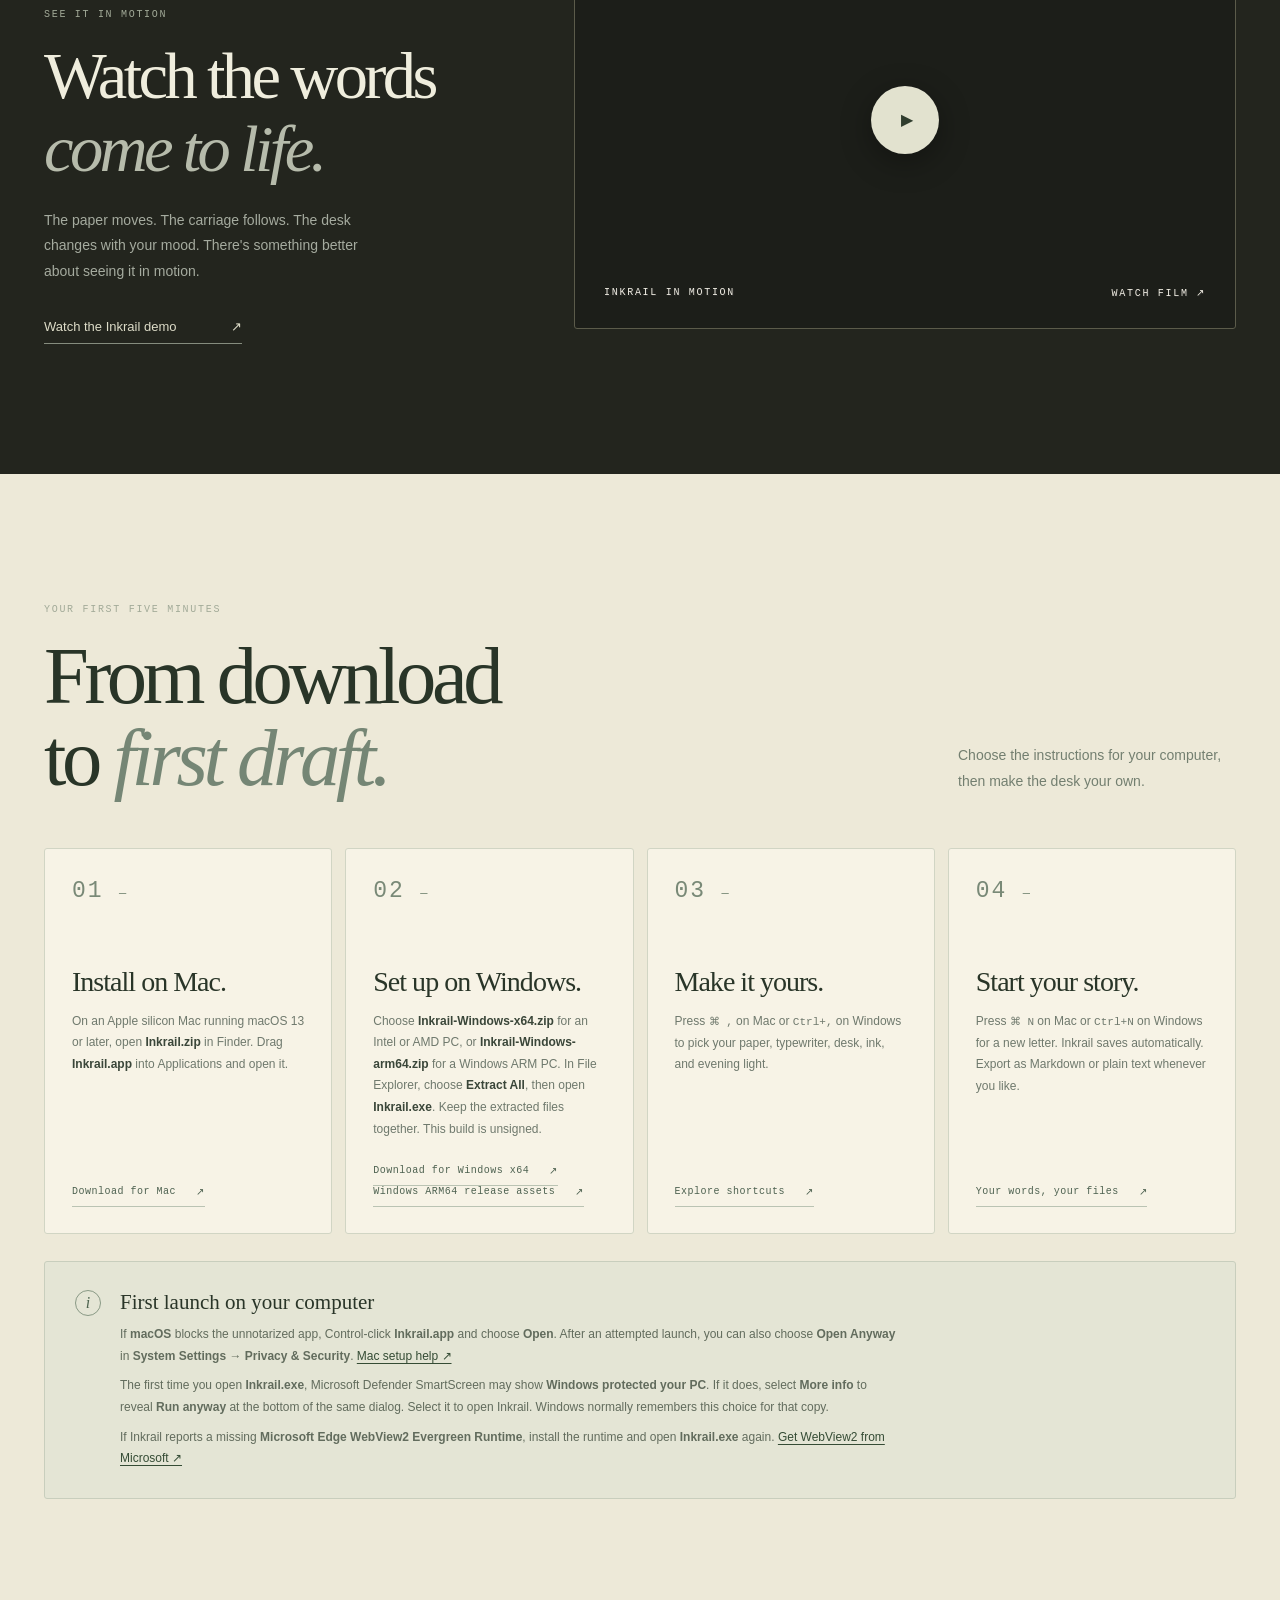
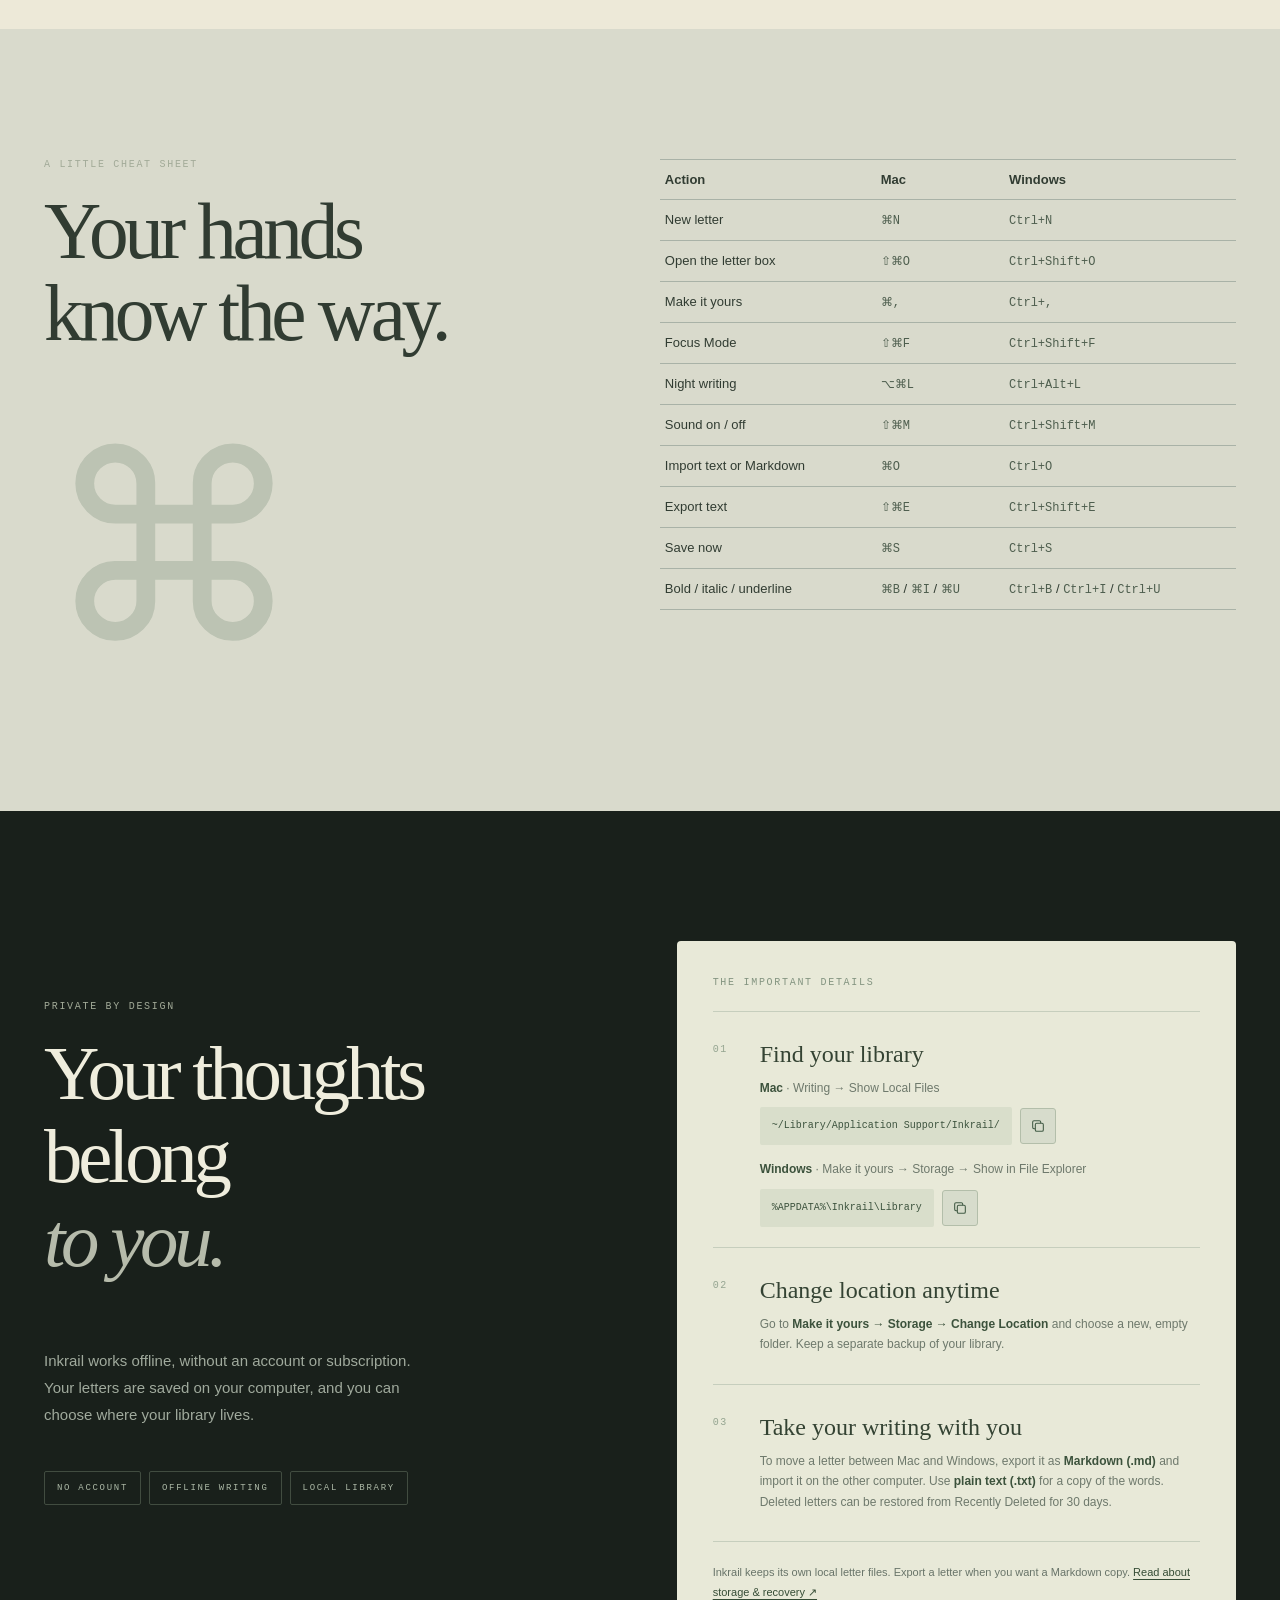
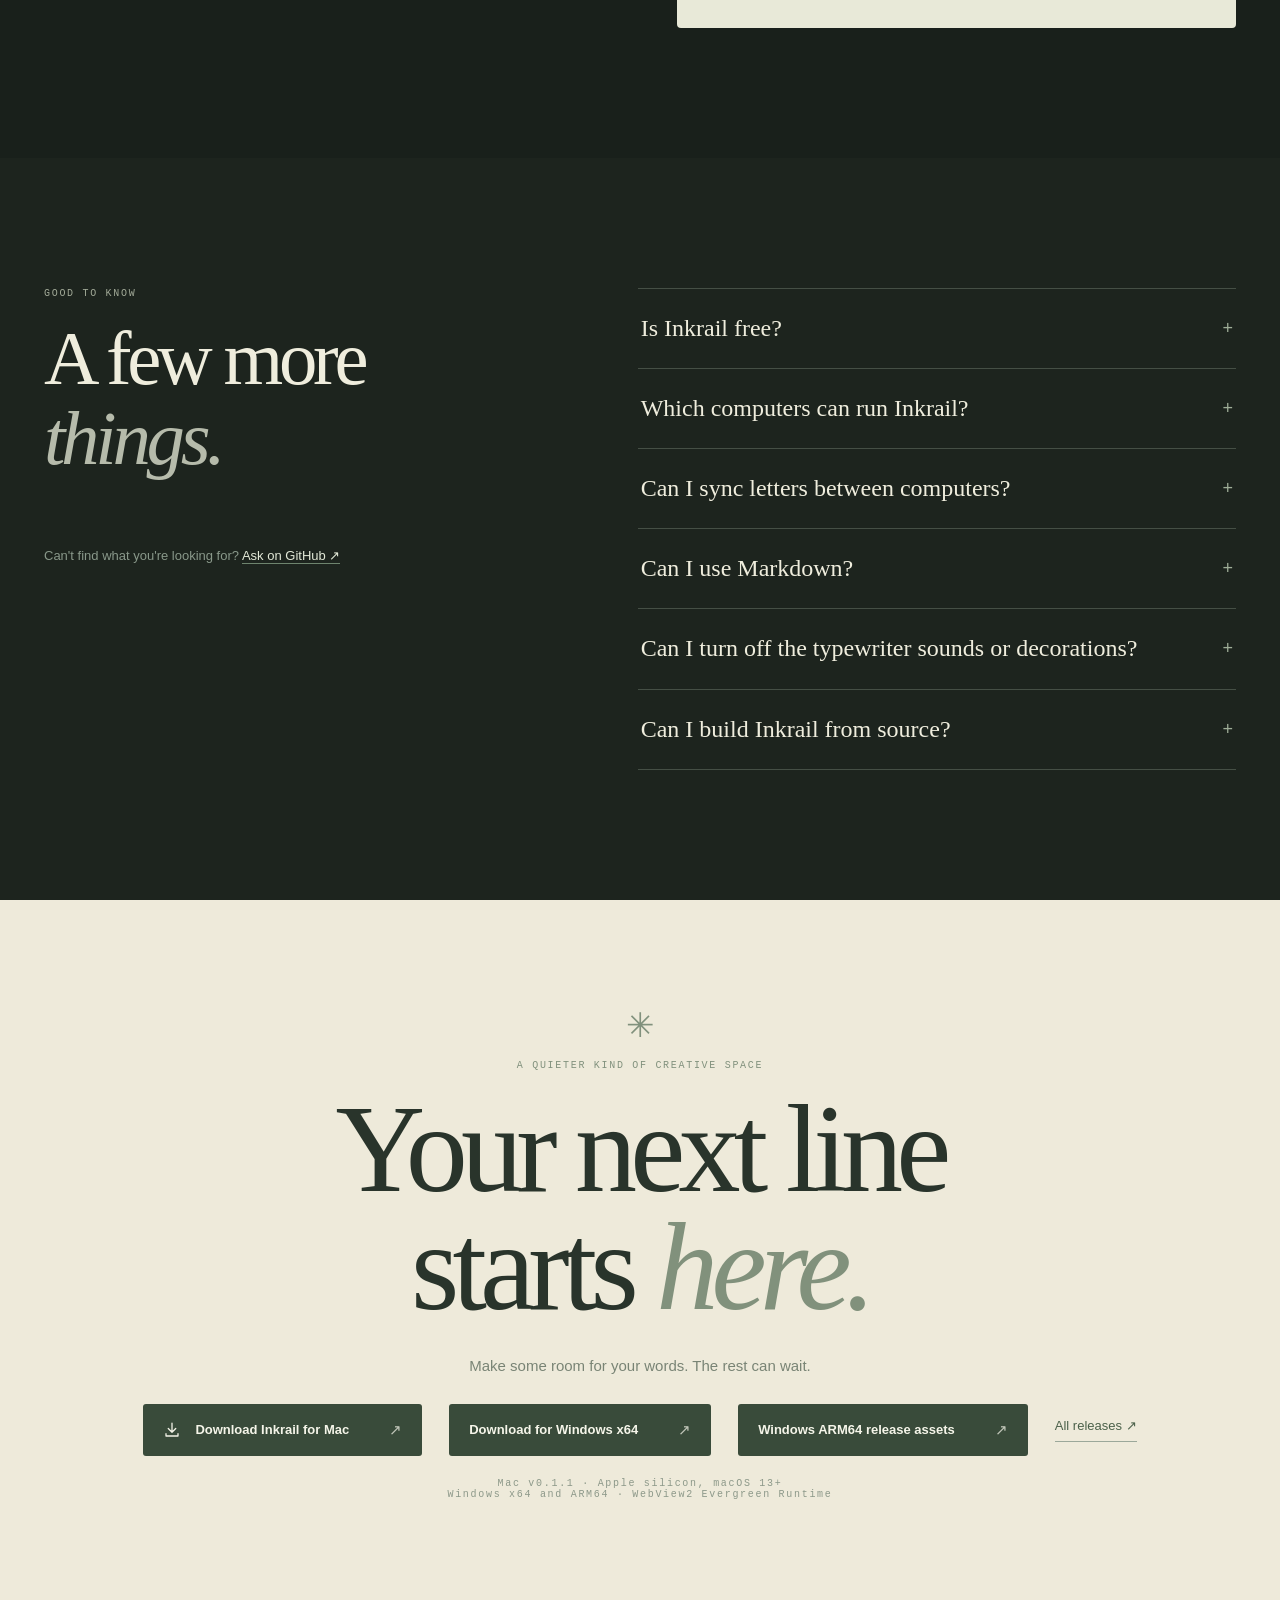
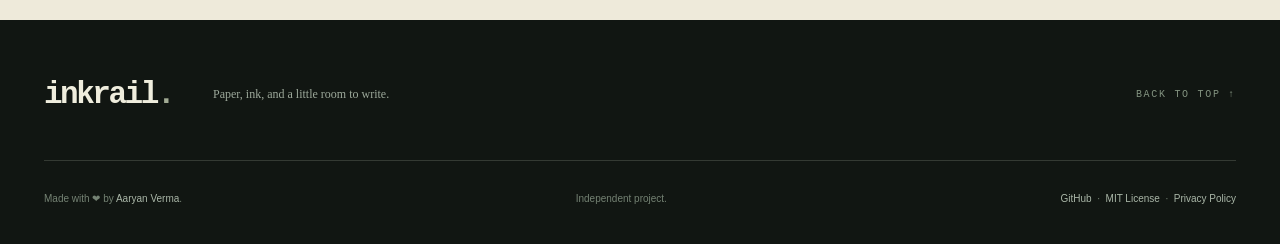
==== commit ac03e637: "Enhance sound synthesis and editing capabilities - Added new mechanical sounds for typewriter along " ====
--- a/docs/index.html
+++ b/docs/index.html
@@ -5,12 +5,12 @@
   <meta name="viewport" content="width=device-width, initial-scale=1">
   <meta name="theme-color" content="#171b17">
   <meta name="color-scheme" content="dark light">
-  <meta name="description" content="Inkrail is a quiet, offline writing desk for Mac and Windows x64. Paper, ink, and a little room to write.">
+  <meta name="description" content="Inkrail is a quiet, offline writing desk for Mac, Windows x64 and Windows ARM64. Paper, ink, and a little room to write.">
   <meta property="og:type" content="website">
   <meta property="og:title" content="Inkrail — A little room to write.">
-  <meta property="og:description" content="A quiet writing desk for Mac and Windows x64. Paper, ink, and a little room to write.">
+  <meta property="og:description" content="A quiet writing desk for Mac, Windows x64 and Windows ARM64. Paper, ink, and a little room to write.">
   <meta property="og:url" content="https://aaryanverma.github.io/inkrail/">
-  <meta property="og:image" content="https://raw.githubusercontent.com/Aaryanverma/inkrail/main/docs/screenshots/inkrail-light-mode.png">
+  <meta property="og:image" content="https://raw.githubusercontent.com/Aaryanverma/inkrail/main/screenshots/inkrail-light-mode.png">
   <meta name="twitter:card" content="summary_large_image">
   <link rel="icon" type="image/png" href="https://raw.githubusercontent.com/Aaryanverma/inkrail/main/Sources/Inkrail/Resources/AppIcon.png">
   <link rel="canonical" href="https://aaryanverma.github.io/inkrail/">
@@ -54,12 +54,13 @@
               <svg viewBox="0 0 24 24" fill="currentColor" aria-hidden="true"><path d="M16.7 1.3c.2 1.3-.4 2.8-1.3 3.8-.9 1-2.2 1.8-3.6 1.7-.2-1.4.5-2.8 1.3-3.7.9-1 2.4-1.7 3.6-1.8ZM20.3 8.5c-1.8 1.1-2.7 2.6-2.6 4.5.1 2.3 1.5 3.7 3.2 4.4-.4 1.1-.9 2.1-1.6 3.1-1 1.4-2 2.6-3.5 2.6-1.4 0-1.9-.9-3.7-.9-1.7 0-2.3.9-3.6.9-1.5.1-2.6-1.3-3.6-2.7-2-2.9-3.5-8.2-1.4-11.5C4.6 7.2 6.3 6.2 8.2 6.2c1.5 0 2.6.9 3.7.9s2.6-1.1 4.3-1c1.7.1 3.1.9 4.1 2.4Z"/></svg>
               <span>Download for Mac</span><span class="button-arrow" aria-hidden="true">↗</span>
             </a>
-            <a class="button button-cream" href="https://github.com/Aaryanverma/inkrail/releases/download/v0.1.1/Inkrail-Windows-x64.zip" data-download="windows"><svg viewBox="0 0 24 24" fill="currentColor" aria-hidden="true"><path d="M3 5.2 10.5 4v7H3zm9-1.5L21 2v9h-9zM3 13h7.5v7L3 18.8zm9 0h9v9l-9-1.5z"/></svg><span>Download for Windows x64</span></a>
+            <a class="button button-cream" href="https://github.com/Aaryanverma/inkrail/releases/download/v0.1.1/Inkrail-Windows-x64.zip" data-download="windows-x64"><svg viewBox="0 0 24 24" fill="currentColor" aria-hidden="true"><path d="M3 5.2 10.5 4v7H3zm9-1.5L21 2v9h-9zM3 13h7.5v7L3 18.8zm9 0h9v9l-9-1.5z"/></svg><span>Download for Windows x64</span></a>
+            <a class="button button-cream" href="https://github.com/Aaryanverma/inkrail/releases/latest" data-download="windows-arm64"><svg viewBox="0 0 24 24" fill="currentColor" aria-hidden="true"><path d="M3 5.2 10.5 4v7H3zm9-1.5L21 2v9h-9zM3 13h7.5v7L3 18.8zm9 0h9v9l-9-1.5z"/></svg><span data-arm-label>Windows ARM64 release assets</span></a>
             <button type="button" class="watch-link" data-open-video><span class="play-circle" aria-hidden="true">▶</span> Watch the film </button>
           </div>
           <div class="hero-trust">
             <a href="https://github.com/Aaryanverma/inkrail/releases"><img src="https://img.shields.io/github/downloads/Aaryanverma/inkrail/total?label=Total%20downloads&amp;labelColor=364238&amp;color=526750" height="20" alt="Total downloads across Mac and Windows releases"></a>
-            <span>macOS 13+ · Apple silicon</span><span class="trust-divider" aria-hidden="true"></span><span>Windows x64</span><span class="trust-divider" aria-hidden="true"></span><span>Offline writing</span>
+            <span>macOS 13+ · Apple silicon</span><span class="trust-divider" aria-hidden="true"></span><span>Windows x64 and ARM64</span><span class="trust-divider" aria-hidden="true"></span><span>Offline writing</span>
           </div>
         </div>
         <div class="hero-aside" aria-hidden="true">
@@ -71,7 +72,7 @@
         <div class="showcase-top"><span>THE WRITING DESK <span class="showcase-folio">/ 01</span></span><span class="showcase-sun">A SPACE TO CALL YOUR OWN</span></div>
         <div class="screenshot-shell">
           <div class="screenshot-stage">
-            <img id="hero-image" src="https://raw.githubusercontent.com/Aaryanverma/inkrail/main/docs/screenshots/inkrail-light-mode.png" width="1000" height="521" alt="Inkrail's paper-like writing desk, typewriter rail, and botanical detail" fetchpriority="high">
+            <img id="hero-image" src="https://raw.githubusercontent.com/Aaryanverma/inkrail/main/screenshots/inkrail-light-mode.png" width="1000" height="521" alt="Inkrail's paper-like writing desk, typewriter rail, and botanical detail" fetchpriority="high">
           </div>
           <div class="screenshot-caption"><span class="caption-cross" aria-hidden="true">✳</span><span id="hero-scene-caption">A page that feels like yours.</span><span class="caption-index" id="hero-scene-count">01 / 03</span></div>
         </div>
@@ -130,7 +131,7 @@
         <div class="section-header gallery-header"><div><p class="eyebrow">TAKE A CLOSER LOOK</p><h2 id="gallery-title">A desk for every mood.</h2></div><p>Every image is a real capture of Inkrail on macOS.</p></div>
         <div class="gallery-layout">
           <div class="gallery-photo-area">
-            <div class="gallery-photo-frame"><button type="button" class="gallery-enlarge" id="gallery-enlarge" aria-label="Enlarge gallery image"><svg viewBox="0 0 24 24" fill="none" stroke="currentColor" stroke-width="1.5" aria-hidden="true"><path d="M8 3H3v5M16 3h5v5M3 16v5h5m13-5v5h-5M3 8l6 6m12-6-6 6M3 16l6-6m12 6-6-6" stroke-linecap="round"/></svg> VIEW LARGE</button><img id="gallery-image" src="https://raw.githubusercontent.com/Aaryanverma/inkrail/main/docs/screenshots/inkrail-night-lamp.png" width="1000" height="521" loading="lazy" alt="Inkrail in night mode with a pair of softly lit bronze lamps"></div>
+            <div class="gallery-photo-frame"><button type="button" class="gallery-enlarge" id="gallery-enlarge" aria-label="Enlarge gallery image"><svg viewBox="0 0 24 24" fill="none" stroke="currentColor" stroke-width="1.5" aria-hidden="true"><path d="M8 3H3v5M16 3h5v5M3 16v5h5m13-5v5h-5M3 8l6 6m12-6-6 6M3 16l6-6m12 6-6-6" stroke-linecap="round"/></svg> VIEW LARGE</button><img id="gallery-image" src="https://raw.githubusercontent.com/Aaryanverma/inkrail/main/screenshots/inkrail-night-lamp.png" width="1000" height="521" loading="lazy" alt="Inkrail in night mode with a pair of softly lit bronze lamps"></div>
             <div class="gallery-image-caption"><span id="gallery-caption">Lamps on. World off.</span><span id="gallery-counter">01 — 06</span></div>
           </div>
           <div class="gallery-menu" role="group" aria-label="Choose a screenshot">
@@ -146,7 +147,7 @@
     </section>
 
     <section class="film-section section-pad" aria-labelledby="film-title">
-      <div class="wrap film-grid"><div class="film-text"><div class="section-marker">02 <span class="marker-line"></span> A LITTLE FILM</div><p class="eyebrow">SEE IT IN MOTION</p><h2 id="film-title">Watch the words<br><em>come to life.</em></h2><p>The paper moves. The carriage follows. The desk changes with your mood. There's something better about seeing it in motion.</p><button type="button" class="text-cta" data-open-video>Watch the Inkrail demo <span aria-hidden="true">↗</span></button></div><button type="button" class="film-poster" data-open-video aria-label="Play Inkrail video demonstration"><img src="https://raw.githubusercontent.com/Aaryanverma/inkrail/main/docs/screenshots/inkrail-night-lamp.png" width="1000" height="521" loading="lazy" alt="Inkrail at night with the lamps turned on"><span class="film-play" aria-hidden="true">▶</span><span class="film-poster-caption">INKRAIL IN MOTION <span>WATCH FILM ↗</span></span></button></div>
+      <div class="wrap film-grid"><div class="film-text"><div class="section-marker">02 <span class="marker-line"></span> A LITTLE FILM</div><p class="eyebrow">SEE IT IN MOTION</p><h2 id="film-title">Watch the words<br><em>come to life.</em></h2><p>The paper moves. The carriage follows. The desk changes with your mood. There's something better about seeing it in motion.</p><button type="button" class="text-cta" data-open-video>Watch the Inkrail demo <span aria-hidden="true">↗</span></button></div><button type="button" class="film-poster" data-open-video aria-label="Play Inkrail video demonstration"><img src="https://raw.githubusercontent.com/Aaryanverma/inkrail/main/screenshots/inkrail-night-lamp.png" width="1000" height="521" loading="lazy" alt="Inkrail at night with the lamps turned on"><span class="film-play" aria-hidden="true">▶</span><span class="film-poster-caption">INKRAIL IN MOTION <span>WATCH FILM ↗</span></span></button></div>
     </section>
 
     <section class="guide-section section-pad" id="guide" aria-labelledby="guide-title">
@@ -154,7 +155,8 @@
         <div class="guide-top"><div><p class="eyebrow">YOUR FIRST FIVE MINUTES</p><h2 id="guide-title">From download<br>to <em>first draft.</em></h2></div><p>Choose the instructions for your computer, then make the desk your own.</p></div>
         <div class="steps-grid">
           <article class="step-card"><span class="step-number">01 <span>—</span></span><h3>Install on Mac.</h3><p>On an Apple silicon Mac running macOS 13 or later, open <strong>Inkrail.zip</strong> in Finder. Drag <strong>Inkrail.app</strong> into Applications and open it.</p><a href="https://github.com/Aaryanverma/inkrail/releases/download/v0.1.1/Inkrail.zip" data-download="mac" class="step-action">Download for Mac <span aria-hidden="true">↗</span></a></article>
-          <article class="step-card" id="windows-x64"><span class="step-number">02 <span>—</span></span><h3>Set up on Windows.</h3><p>On a 64-bit Intel or AMD PC, download <strong>Inkrail-Windows-x64.zip</strong>. In File Explorer, choose <strong>Extract All</strong>, then open <strong>Inkrail.exe</strong>. Keep the extracted files together. This build is unsigned.</p><a href="https://github.com/Aaryanverma/inkrail/releases/download/v0.1.1/Inkrail-Windows-x64.zip" data-download="windows" class="step-action"><span>Download for Windows x64</span><span aria-hidden="true">↗</span></a></article>
+          <article class="step-card" id="windows-x64"><span class="step-number">02 <span>—</span></span><h3>Set up on Windows.</h3><p>Choose <strong>Inkrail-Windows-x64.zip</strong> for an Intel or AMD PC, or <strong>Inkrail-Windows-arm64.zip</strong> for a Windows ARM PC. In File Explorer, choose <strong>Extract All</strong>, then open <strong>Inkrail.exe</strong>. Keep the extracted files together. This build is unsigned.</p><a href="https://github.com/Aaryanverma/inkrail/releases/download/v0.1.1/Inkrail-Windows-x64.zip" data-download="windows-x64" class="step-action"><span>Download for Windows x64</span><span aria-hidden="true">↗</span></a>
+            <a href="https://github.com/Aaryanverma/inkrail/releases/latest" data-download="windows-arm64" class="step-action"><span data-arm-label>Windows ARM64 release assets</span><span aria-hidden="true">↗</span></a></article>
           <article class="step-card"><span class="step-number">03 <span>—</span></span><h3>Make it yours.</h3><p>Press <kbd>⌘ ,</kbd> on Mac or <kbd>Ctrl+,</kbd> on Windows to pick your paper, typewriter, desk, ink, and evening light.</p><a href="#shortcuts" class="step-action">Explore shortcuts <span aria-hidden="true">↗</span></a></article>
           <article class="step-card"><span class="step-number">04 <span>—</span></span><h3>Start your story.</h3><p>Press <kbd>⌘ N</kbd> on Mac or <kbd>Ctrl+N</kbd> on Windows for a new letter. Inkrail saves automatically. Export as Markdown or plain text whenever you like.</p><a href="#your-words" class="step-action">Your words, your files <span aria-hidden="true">↗</span></a></article>
         </div>
@@ -198,9 +200,10 @@
               <span class="copy-feedback" id="copy-feedback" role="status"></span>
             </div></div><div class="privacy-detail"><span class="detail-icon" aria-hidden="true">02</span><div><h3>Change location anytime</h3><p>Go to <strong>Make it yours → Storage → Change Location</strong> and choose a new, empty folder. Keep a separate backup of your library.</p></div></div><div class="privacy-detail"><span class="detail-icon" aria-hidden="true">03</span><div><h3>Take your writing with you</h3><p>To move a letter between Mac and Windows, export it as <strong>Markdown (.md)</strong> and import it on the other computer. Use <strong>plain text (.txt)</strong> for a copy of the words. Deleted letters can be restored from Recently Deleted for 30 days.</p></div></div><p class="privacy-fineprint">Inkrail keeps its own local letter files. Export a letter when you want a Markdown copy. <a href="https://github.com/Aaryanverma/inkrail/blob/main/docs/STORAGE.md" target="_blank" rel="noopener noreferrer">Read about storage &amp; recovery ↗</a></p></div></div></section>
 
-    <section class="faq-section section-pad" id="questions" aria-labelledby="faq-title"><div class="wrap faq-layout"><div><p class="eyebrow">GOOD TO KNOW</p><h2 id="faq-title">A few more<br><em>things.</em></h2><p class="faq-aside">Can't find what you're looking for? <a href="https://github.com/Aaryanverma/inkrail/issues" target="_blank" rel="noopener noreferrer">Ask on GitHub ↗</a></p></div><div class="faq-list"><details><summary>Is Inkrail free?<span aria-hidden="true">+</span></summary><p>Yes. Inkrail is free on Mac and Windows x64. The Mac source is available under the MIT license. There are no accounts or subscriptions.</p></details><details><summary>Which computers can run Inkrail?<span aria-hidden="true">+</span></summary><p>The Mac download runs on Apple silicon with macOS 13 Ventura or later. The unsigned Windows x64 app runs on PCs with 64-bit Intel or AMD processors. It works offline once the <a href="https://developer.microsoft.com/microsoft-edge/webview2/" target="_blank" rel="noopener noreferrer">Microsoft Edge WebView2 Evergreen Runtime</a> is installed.</p></details><details><summary>Can I sync letters between computers?<span aria-hidden="true">+</span></summary><p>Mac and Windows keep separate local libraries. For individual letters, export Markdown on one computer and import it on the other. If you choose iCloud Drive as a library location on Mac, iCloud handles folder syncing. Keep a separate backup and use one copy of Inkrail at a time with that library.</p></details><details><summary>Can I use Markdown?<span aria-hidden="true">+</span></summary><p>Yes. Inkrail supports Markdown-like formatting shortcuts as you type, can import text or Markdown, and lets you export individual letters as Markdown or plain text. Its internal library is not a folder of native <code>.md</code> files.</p></details><details><summary>Can I turn off the typewriter sounds or decorations?<span aria-hidden="true">+</span></summary><p>Of course. Sound is optional, and Focus Mode makes the writing area wider and clears the desk decorations. For Focus Mode, press <kbd>⇧ ⌘ F</kbd> on Mac or <kbd>Ctrl+Shift+F</kbd> on Windows. To toggle sound, use <kbd>⇧ ⌘ M</kbd> or <kbd>Ctrl+Shift+M</kbd>.</p></details><details><summary>Can I build Inkrail from source?<span aria-hidden="true">+</span></summary><p>This repository contains the Swift source for the Mac app. To build it, use macOS 13+ and Apple’s Swift 5.9+ developer tools. The Windows x64 app is available as a portable ZIP. See the build instructions on <a href="https://github.com/Aaryanverma/inkrail/blob/main/docs/DEVELOPMENT.md#start-on-your-mac" target="_blank" rel="noopener noreferrer">GitHub ↗</a>.</p></details></div></div></section>
-
-    <section class="closing-section" id="download" aria-labelledby="closing-title"><div class="wrap closing-inner"><div class="closing-ornament" aria-hidden="true">✳</div><p class="eyebrow">A QUIETER KIND OF CREATIVE SPACE</p><h2 id="closing-title">Your next line<br>starts <em>here.</em></h2><p>Make some room for your words. The rest can wait.</p><div class="closing-actions"><a class="button button-ink" href="https://github.com/Aaryanverma/inkrail/releases/download/v0.1.1/Inkrail.zip" data-download="mac"><svg viewBox="0 0 24 24" fill="none" stroke="currentColor" stroke-width="1.7" aria-hidden="true"><path d="M12 3v12m-5-5 5 5 5-5M4 17v3h16v-3" stroke-linecap="round" stroke-linejoin="round"/></svg>Download Inkrail for Mac <span class="button-arrow" aria-hidden="true">↗</span></a><a class="button button-ink" href="https://github.com/Aaryanverma/inkrail/releases/download/v0.1.1/Inkrail-Windows-x64.zip" data-download="windows"><span>Download for Windows x64</span><span class="button-arrow" aria-hidden="true">↗</span></a><a class="closing-github" href="https://github.com/Aaryanverma/inkrail/releases" target="_blank" rel="noopener noreferrer">All releases <span aria-hidden="true">↗</span></a></div><span class="download-meta">Mac <span data-release-version>v0.1.1</span> · Apple silicon, macOS 13+<br>Windows x64 · WebView2 Evergreen Runtime</span></div></section>
+    <section class="faq-section section-pad" id="questions" aria-labelledby="faq-title"><div class="wrap faq-layout"><div><p class="eyebrow">GOOD TO KNOW</p><h2 id="faq-title">A few more<br><em>things.</em></h2><p class="faq-aside">Can't find what you're looking for? <a href="https://github.com/Aaryanverma/inkrail/issues" target="_blank" rel="noopener noreferrer">Ask on GitHub ↗</a></p></div><div class="faq-list"><details><summary>Is Inkrail free?<span aria-hidden="true">+</span></summary><p>Yes. Inkrail is free on Mac, Windows x64 and Windows ARM64. The app source is available under the MIT license. There are no accounts or subscriptions.</p></details><details><summary>Which computers can run Inkrail?<span aria-hidden="true">+</span></summary><p>The Mac download runs on Apple silicon with macOS 13 Ventura or later. Windows has separate portable builds for Intel or AMD x64 PCs and ARM64 PCs. Both work offline once the <a href="https://developer.microsoft.com/microsoft-edge/webview2/" target="_blank" rel="noopener noreferrer">Microsoft Edge WebView2 Evergreen Runtime</a> is installed.</p></details><details><summary>Can I sync letters between computers?<span aria-hidden="true">+</span></summary><p>Mac and Windows keep separate local libraries. For individual letters, export Markdown on one computer and import it on the other. If you choose iCloud Drive as a library location on Mac, iCloud handles folder syncing. Keep a separate backup and use one copy of Inkrail at a time with that library.</p></details><details><summary>Can I use Markdown?<span aria-hidden="true">+</span></summary><p>Yes. Inkrail supports Markdown-like formatting shortcuts as you type, can import text or Markdown, and lets you export individual letters as Markdown or plain text. Its internal library is not a folder of native <code>.md</code> files.</p></details><details><summary>Can I turn off the typewriter sounds or decorations?<span aria-hidden="true">+</span></summary><p>Of course. Sound is optional, and Focus Mode makes the writing area wider and clears the desk decorations. For Focus Mode, press <kbd>⇧ ⌘ F</kbd> on Mac or <kbd>Ctrl+Shift+F</kbd> on Windows. To toggle sound, use <kbd>⇧ ⌘ M</kbd> or <kbd>Ctrl+Shift+M</kbd>.</p></details><details><summary>Can I build Inkrail from source?<span aria-hidden="true">+</span></summary><p>Build the Swift app on macOS 13+ with Apple’s Swift 5.9+ developer tools. Use the .NET 10 SDK and Python to package the Windows x64 and ARM64 apps. See the build instructions on <a href="https://github.com/Aaryanverma/inkrail/blob/main/docs/DEVELOPMENT.md" target="_blank" rel="noopener noreferrer">GitHub ↗</a>.</p></details></div></div></section>
+
+    <section class="closing-section" id="download" aria-labelledby="closing-title"><div class="wrap closing-inner"><div class="closing-ornament" aria-hidden="true">✳</div><p class="eyebrow">A QUIETER KIND OF CREATIVE SPACE</p><h2 id="closing-title">Your next line<br>starts <em>here.</em></h2><p>Make some room for your words. The rest can wait.</p><div class="closing-actions"><a class="button button-ink" href="https://github.com/Aaryanverma/inkrail/releases/download/v0.1.1/Inkrail.zip" data-download="mac"><svg viewBox="0 0 24 24" fill="none" stroke="currentColor" stroke-width="1.7" aria-hidden="true"><path d="M12 3v12m-5-5 5 5 5-5M4 17v3h16v-3" stroke-linecap="round" stroke-linejoin="round"/></svg>Download Inkrail for Mac <span class="button-arrow" aria-hidden="true">↗</span></a><a class="button button-ink" href="https://github.com/Aaryanverma/inkrail/releases/download/v0.1.1/Inkrail-Windows-x64.zip" data-download="windows-x64"><span>Download for Windows x64</span><span class="button-arrow" aria-hidden="true">↗</span></a>
+            <a class="button button-ink" href="https://github.com/Aaryanverma/inkrail/releases/latest" data-download="windows-arm64"><span data-arm-label>Windows ARM64 release assets</span><span class="button-arrow" aria-hidden="true">↗</span></a><a class="closing-github" href="https://github.com/Aaryanverma/inkrail/releases" target="_blank" rel="noopener noreferrer">All releases <span aria-hidden="true">↗</span></a></div><span class="download-meta">Mac <span data-release-version>v0.1.1</span> · Apple silicon, macOS 13+<br>Windows x64 and ARM64 · WebView2 Evergreen Runtime</span></div></section>
   </main>
 
   <footer class="site-footer"><div class="wrap"><div class="footer-upper"><a class="footer-logo" href="#top">inkrail<span>.</span></a><span>Paper, ink, and a little room to write.</span><a href="#top">BACK TO TOP ↑</a></div><div class="footer-bottom"><span>Made with ❤︎ by <a href="https://linkedin.com/in/aaryanverma" target="_blank" rel="noopener noreferrer">Aaryan Verma</a>.</span><span>Independent project.</span><span><a href="https://github.com/Aaryanverma/inkrail" target="_blank" rel="noopener noreferrer">GitHub</a> &nbsp;·&nbsp; <a href="https://github.com/Aaryanverma/inkrail/blob/main/LICENSE" target="_blank" rel="noopener noreferrer">MIT License</a> &nbsp;·&nbsp; <a href="./privacy.html">Privacy Policy</a></span></div></div></footer>
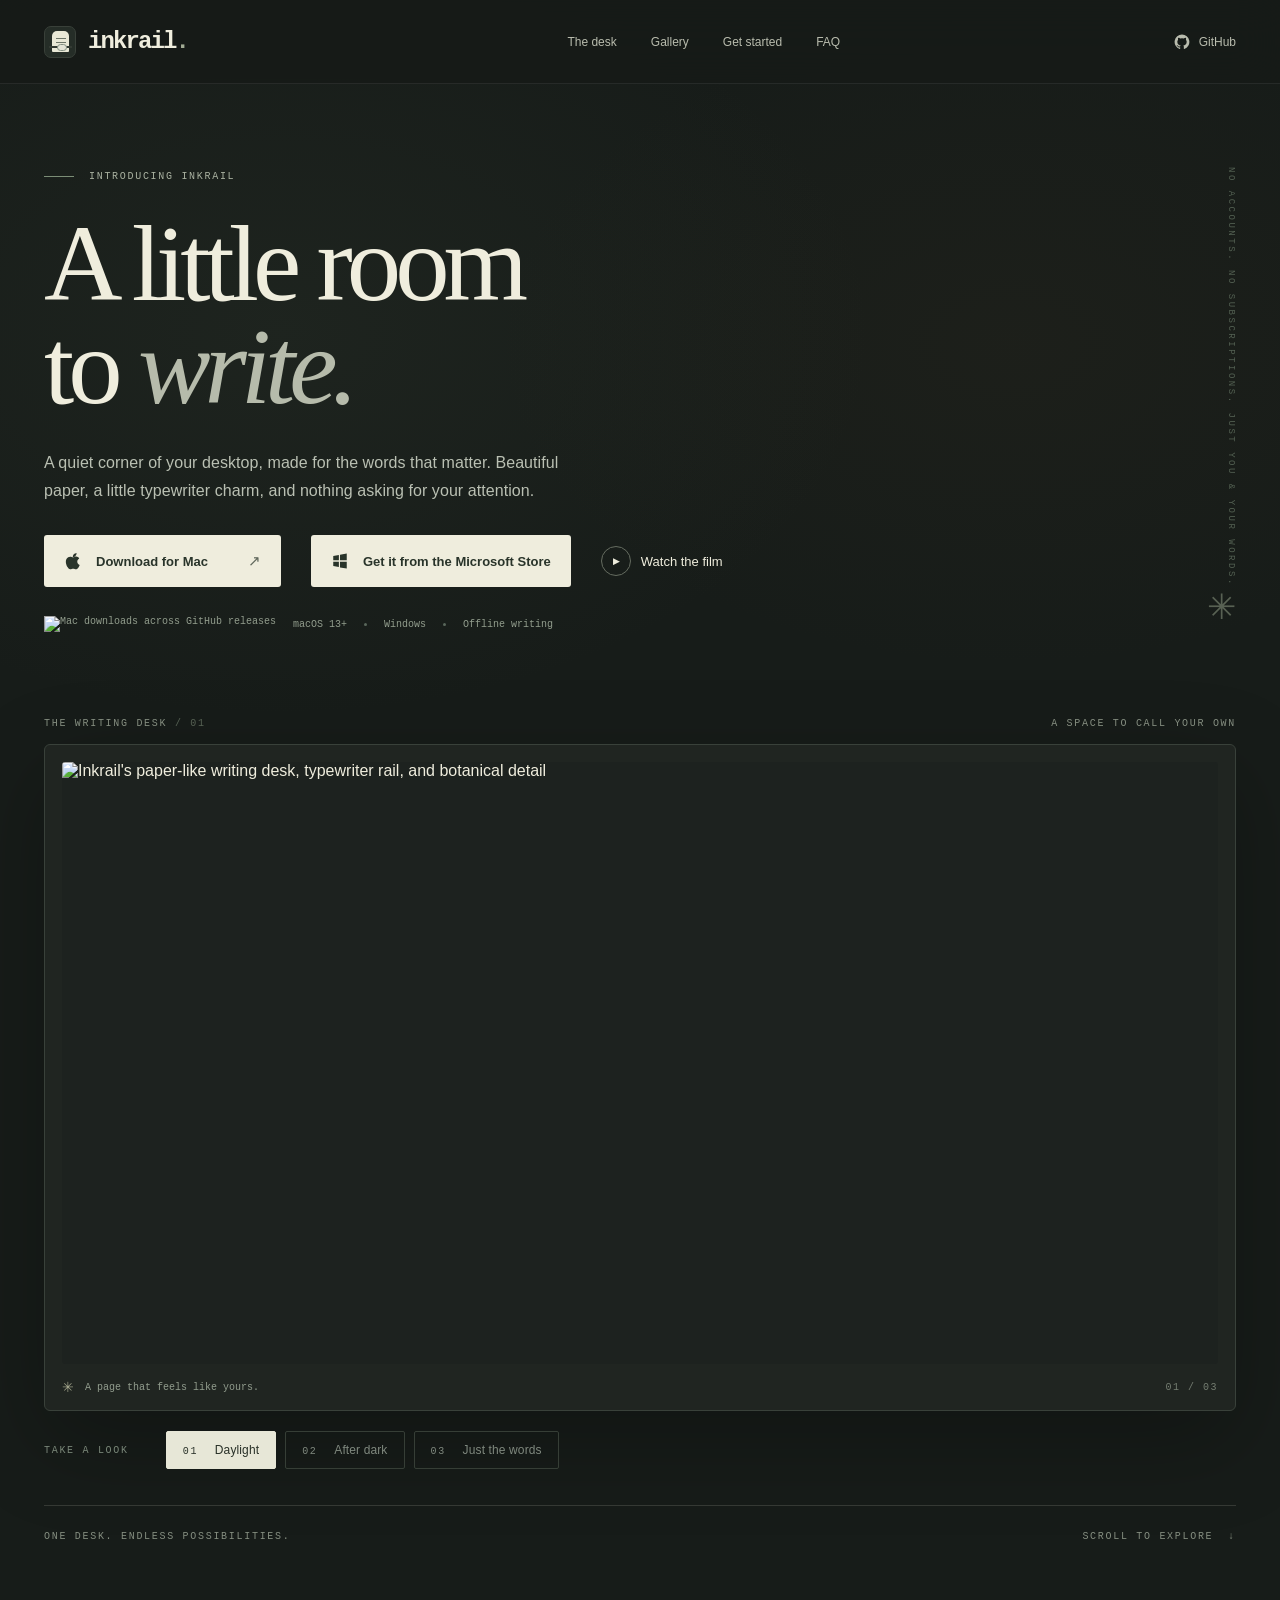
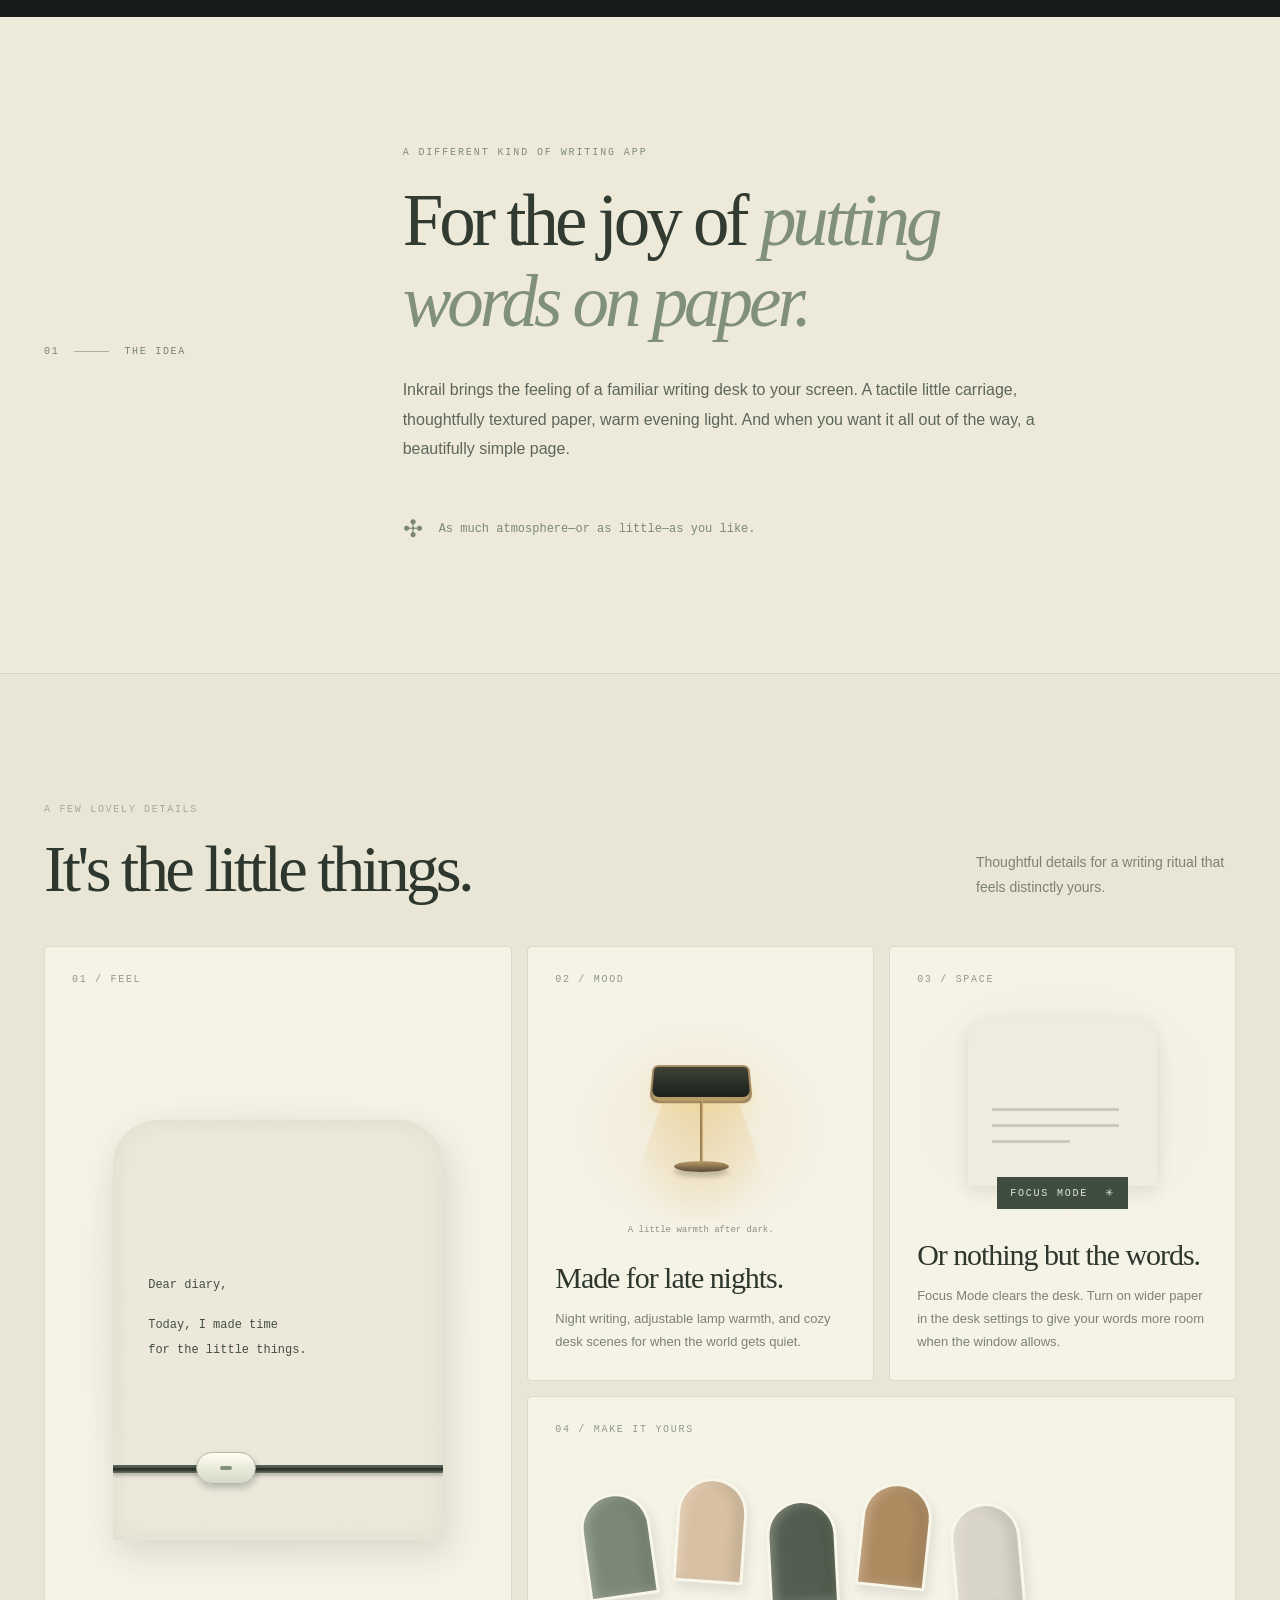
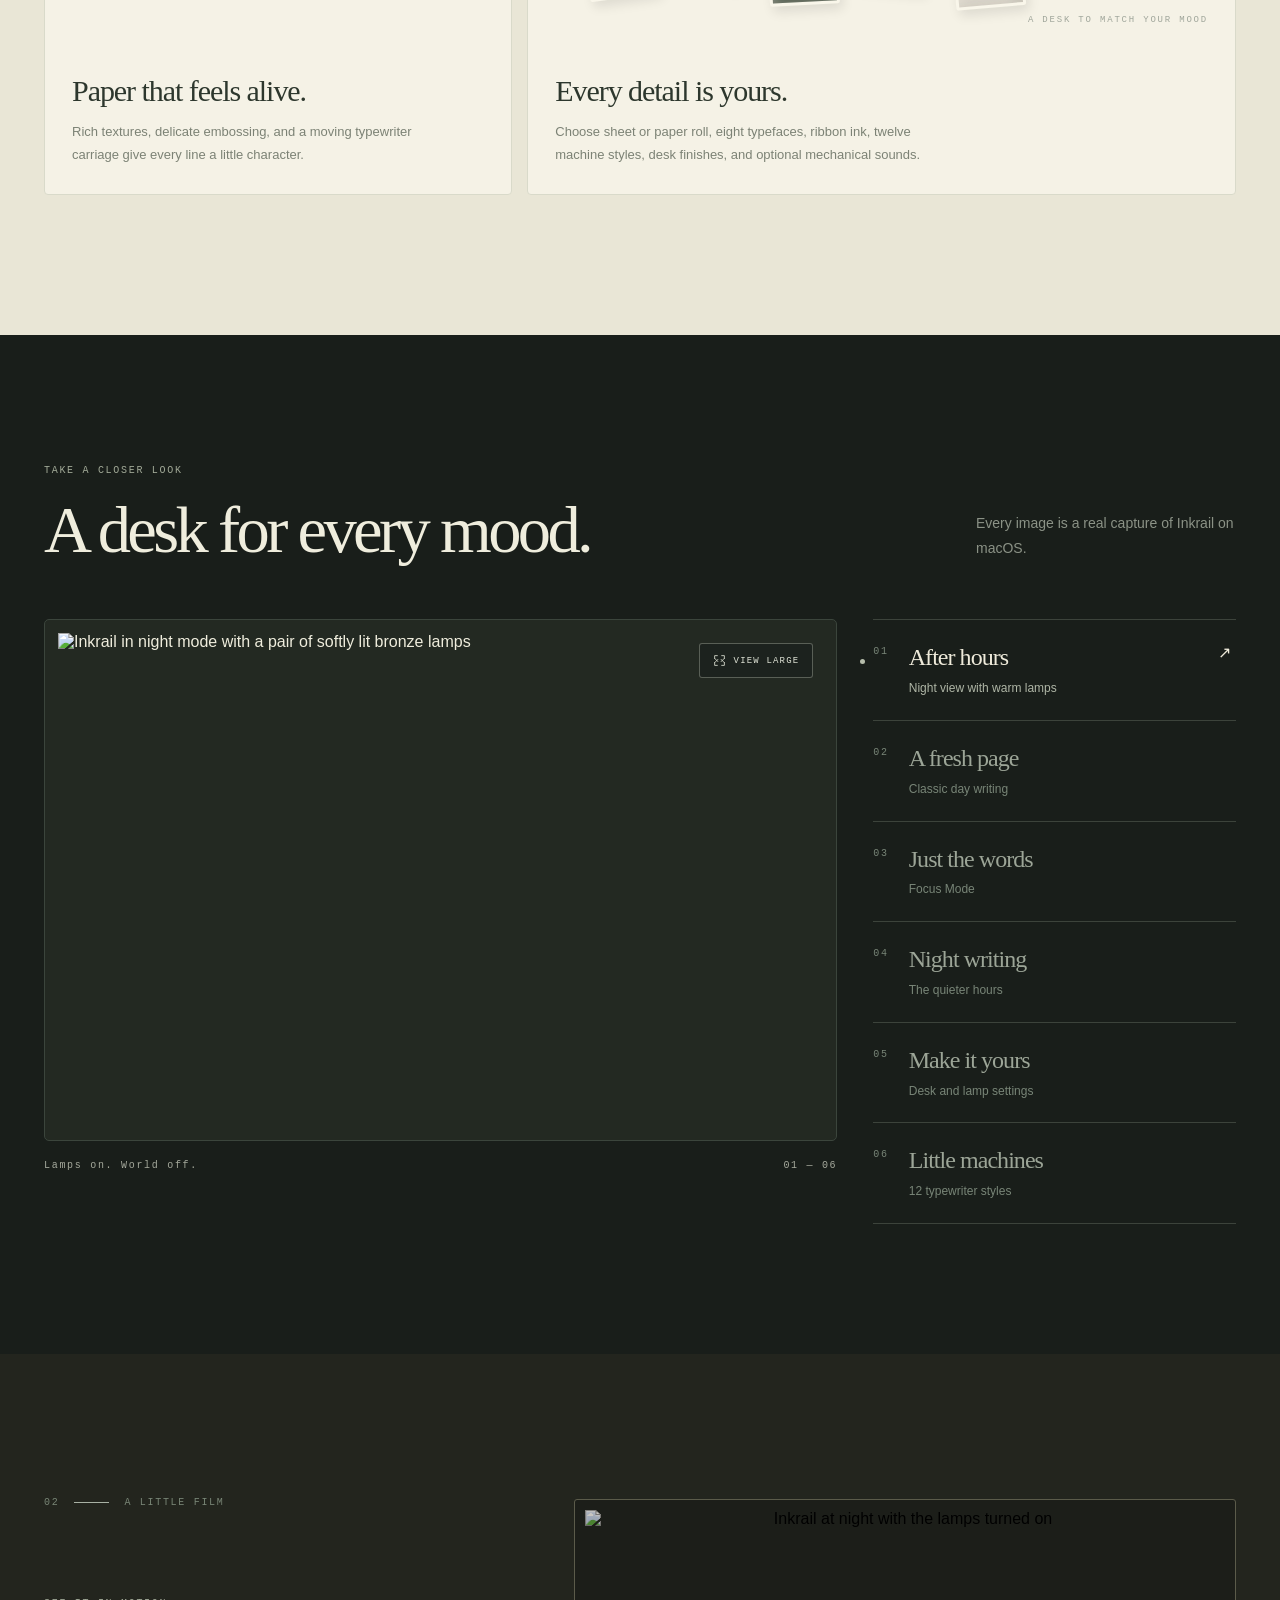
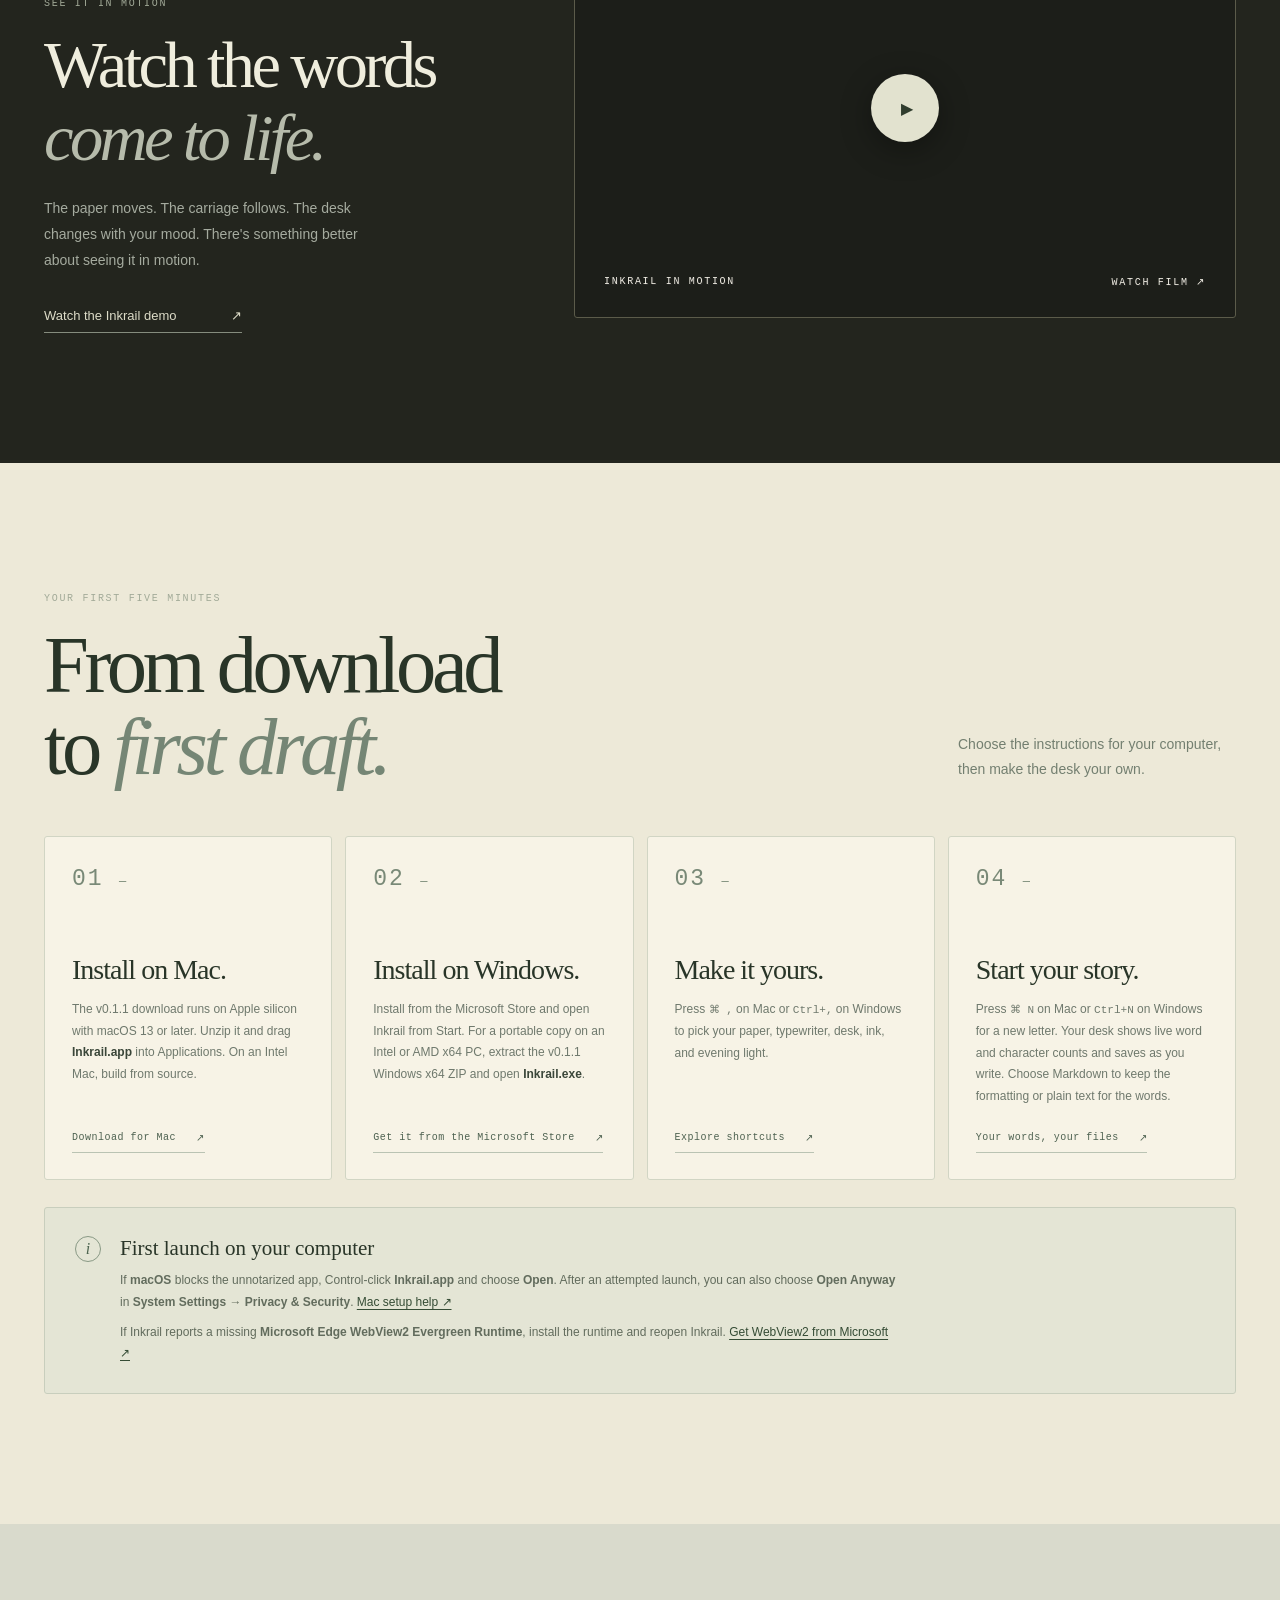
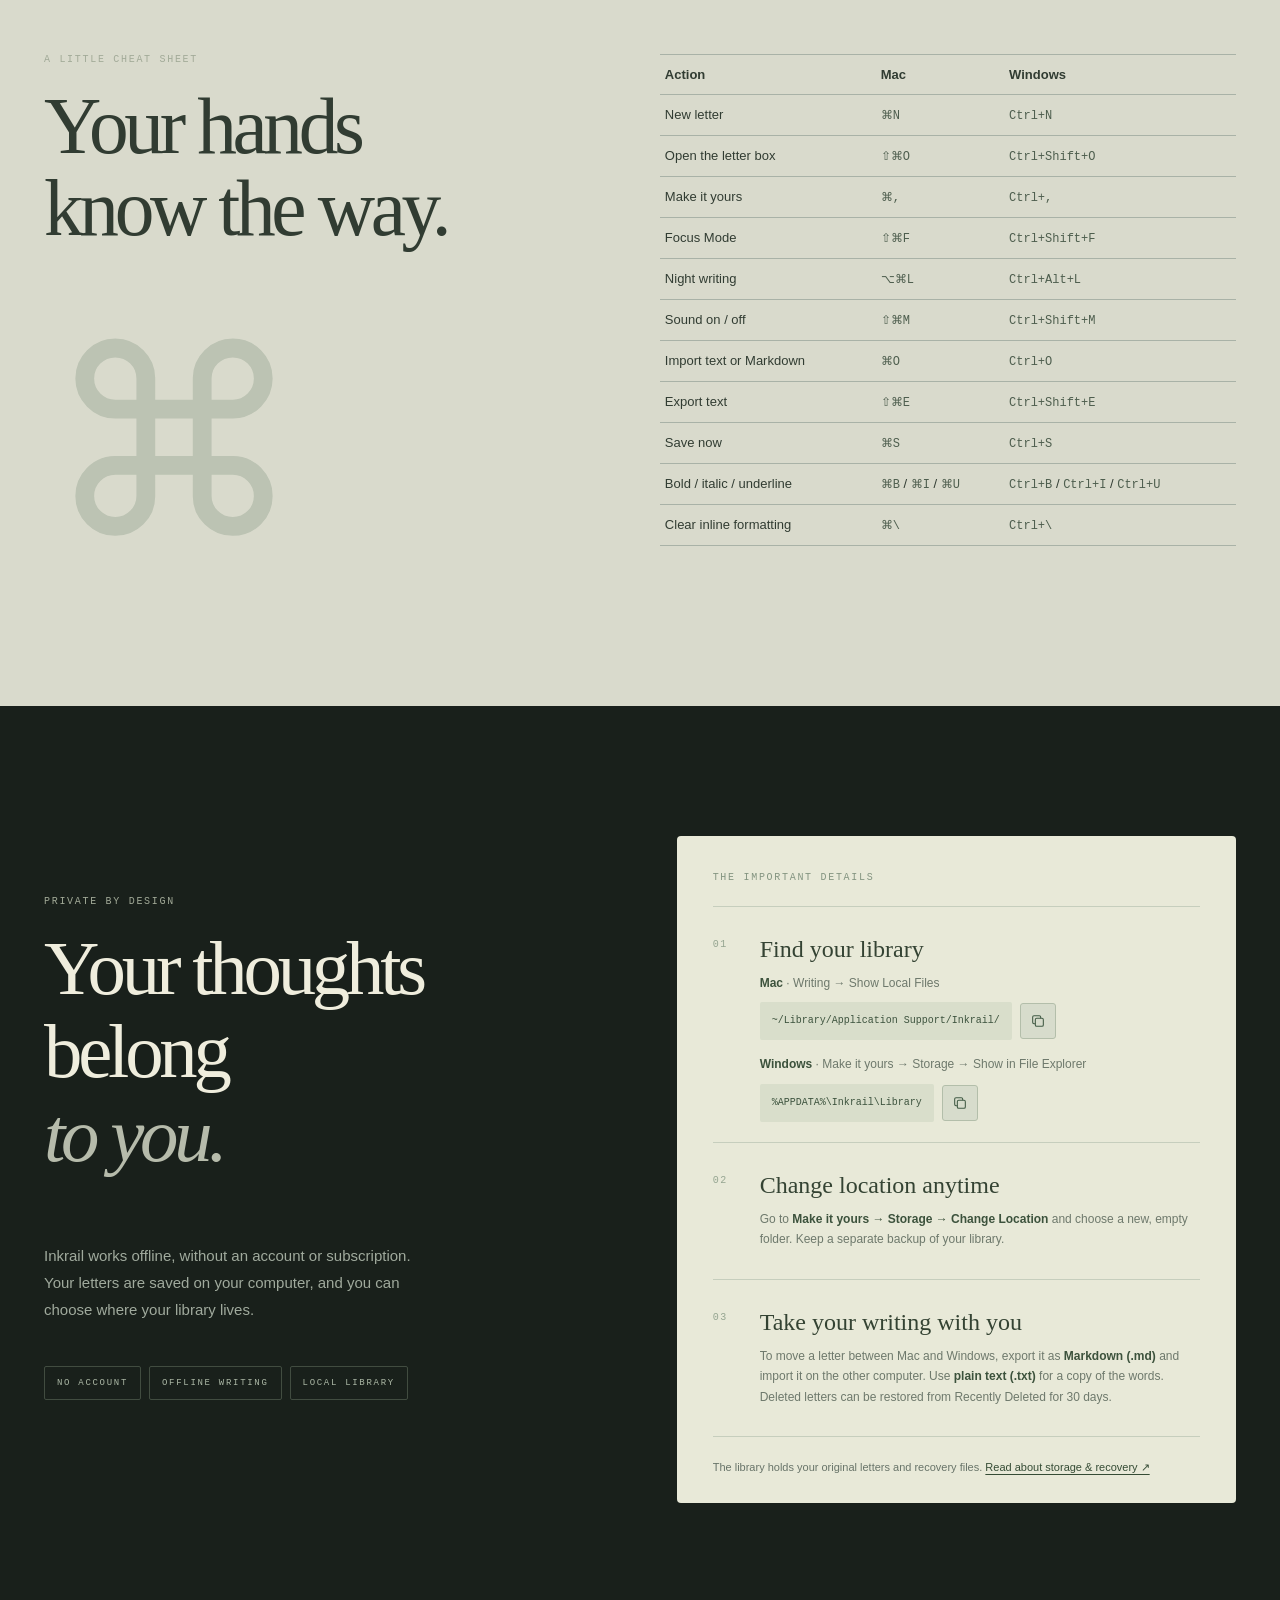
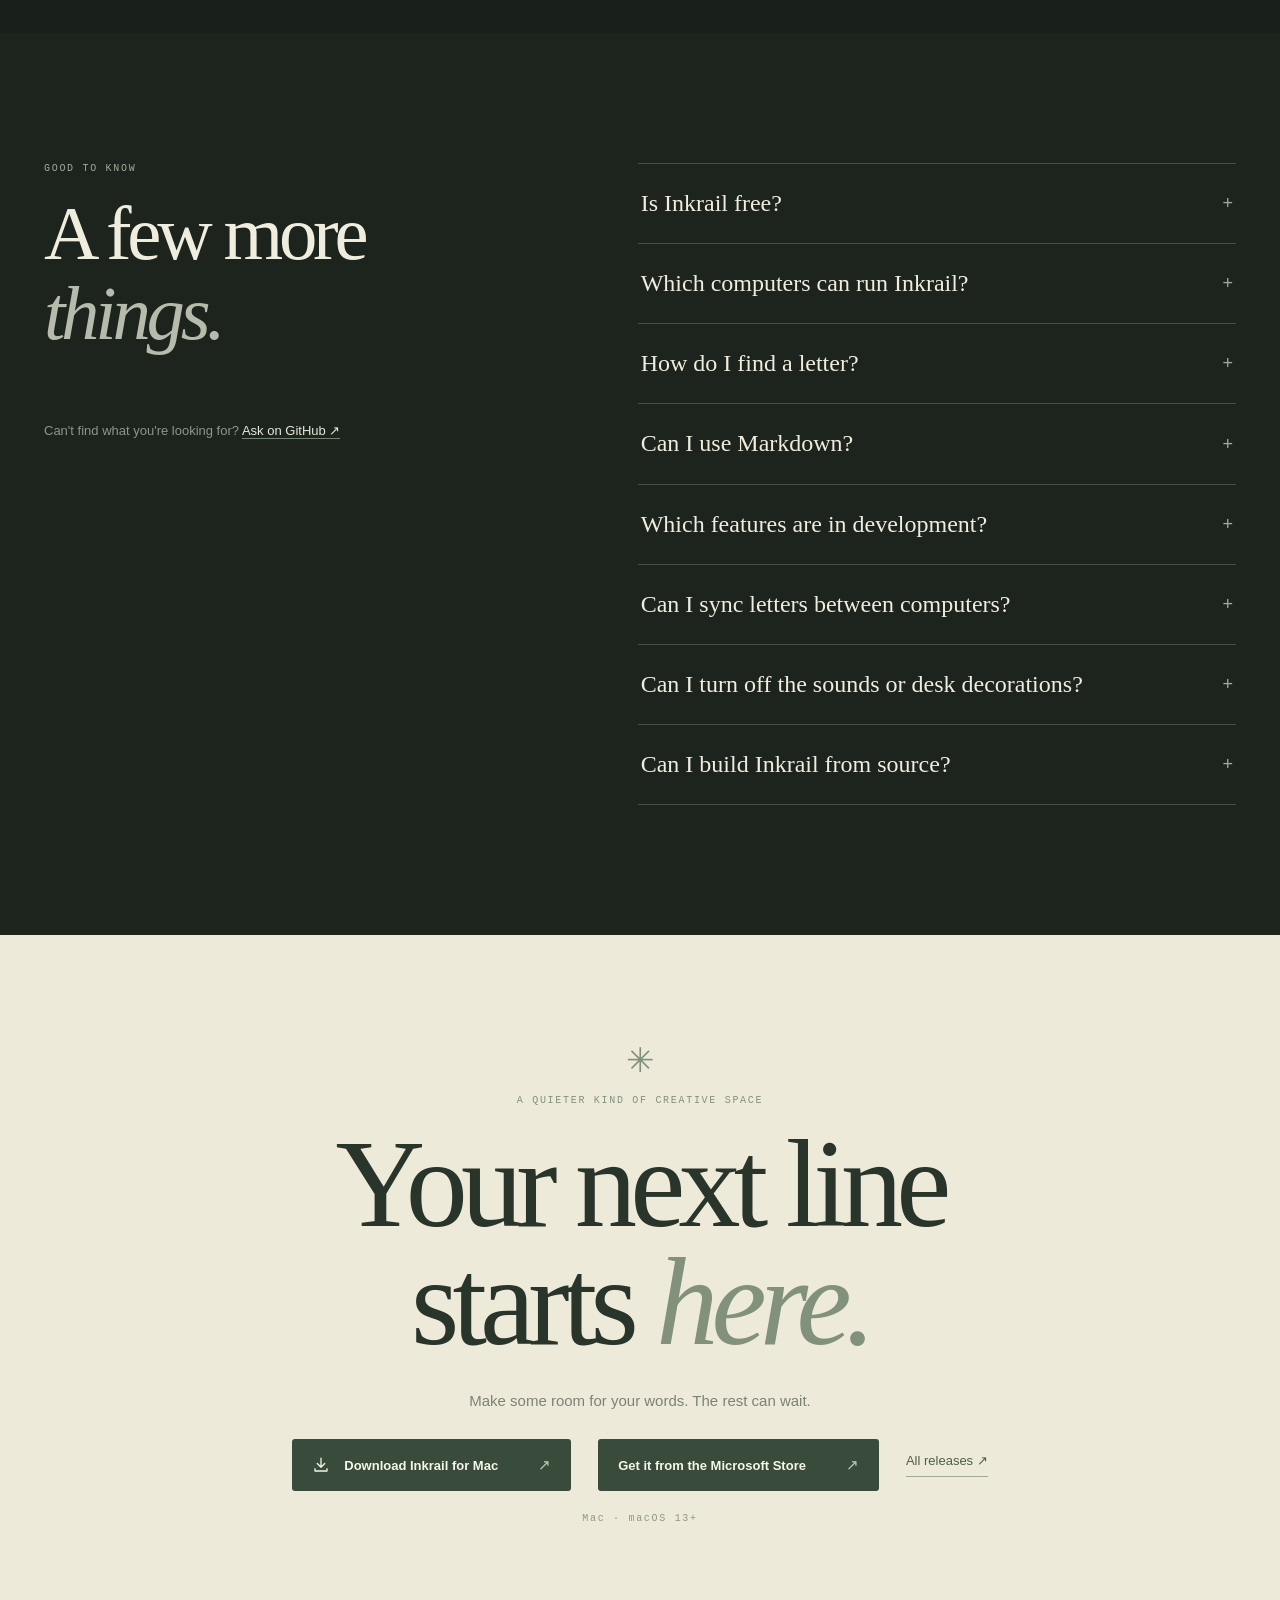
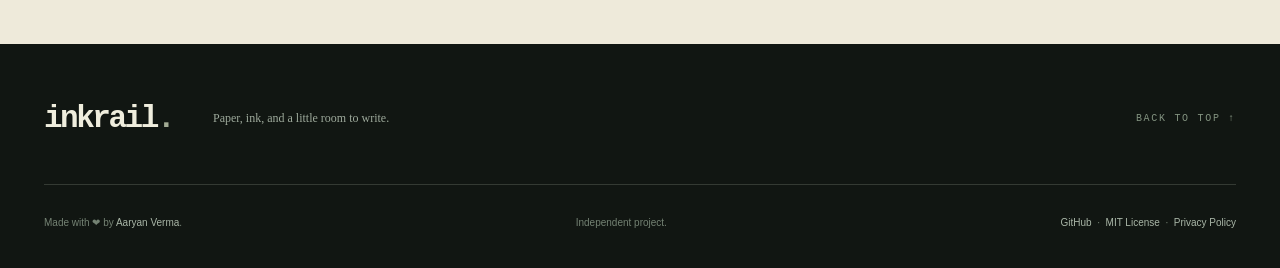
==== commit 534678e4: "Update writing guides and label features in development" ====
--- a/docs/index.html
+++ b/docs/index.html
@@ -5,10 +5,10 @@
   <meta name="viewport" content="width=device-width, initial-scale=1">
   <meta name="theme-color" content="#171b17">
   <meta name="color-scheme" content="dark light">
-  <meta name="description" content="Inkrail is a quiet, offline writing desk for Mac, Windows x64 and Windows ARM64. Paper, ink, and a little room to write.">
+  <meta name="description" content="Inkrail is a quiet, offline writing desk for Mac and Windows. Paper, ink, and a little room to write.">
   <meta property="og:type" content="website">
   <meta property="og:title" content="Inkrail — A little room to write.">
-  <meta property="og:description" content="A quiet writing desk for Mac, Windows x64 and Windows ARM64. Paper, ink, and a little room to write.">
+  <meta property="og:description" content="A quiet writing desk for Mac and Windows. Paper, ink, and a little room to write.">
   <meta property="og:url" content="https://aaryanverma.github.io/inkrail/">
   <meta property="og:image" content="https://raw.githubusercontent.com/Aaryanverma/inkrail/main/screenshots/inkrail-light-mode.png">
   <meta name="twitter:card" content="summary_large_image">
@@ -50,17 +50,16 @@
           <h1 id="hero-title">A little room<br>to <em>write.</em></h1>
           <p class="hero-description">A quiet corner of your desktop, made for the words that matter. Beautiful paper, a little typewriter charm, and nothing asking for your attention.</p>
           <div class="hero-cta">
-            <a class="button button-cream" href="https://github.com/Aaryanverma/inkrail/releases/download/v0.1.1/Inkrail.zip" data-download="mac">
+            <a class="button button-cream" href="https://github.com/Aaryanverma/inkrail/releases/latest/download/Inkrail.zip" data-download="mac">
               <svg viewBox="0 0 24 24" fill="currentColor" aria-hidden="true"><path d="M16.7 1.3c.2 1.3-.4 2.8-1.3 3.8-.9 1-2.2 1.8-3.6 1.7-.2-1.4.5-2.8 1.3-3.7.9-1 2.4-1.7 3.6-1.8ZM20.3 8.5c-1.8 1.1-2.7 2.6-2.6 4.5.1 2.3 1.5 3.7 3.2 4.4-.4 1.1-.9 2.1-1.6 3.1-1 1.4-2 2.6-3.5 2.6-1.4 0-1.9-.9-3.7-.9-1.7 0-2.3.9-3.6.9-1.5.1-2.6-1.3-3.6-2.7-2-2.9-3.5-8.2-1.4-11.5C4.6 7.2 6.3 6.2 8.2 6.2c1.5 0 2.6.9 3.7.9s2.6-1.1 4.3-1c1.7.1 3.1.9 4.1 2.4Z"/></svg>
               <span>Download for Mac</span><span class="button-arrow" aria-hidden="true">↗</span>
             </a>
-            <a class="button button-cream" href="https://github.com/Aaryanverma/inkrail/releases/download/v0.1.1/Inkrail-Windows-x64.zip" data-download="windows-x64"><svg viewBox="0 0 24 24" fill="currentColor" aria-hidden="true"><path d="M3 5.2 10.5 4v7H3zm9-1.5L21 2v9h-9zM3 13h7.5v7L3 18.8zm9 0h9v9l-9-1.5z"/></svg><span>Download for Windows x64</span></a>
-            <a class="button button-cream" href="https://github.com/Aaryanverma/inkrail/releases/latest" data-download="windows-arm64"><svg viewBox="0 0 24 24" fill="currentColor" aria-hidden="true"><path d="M3 5.2 10.5 4v7H3zm9-1.5L21 2v9h-9zM3 13h7.5v7L3 18.8zm9 0h9v9l-9-1.5z"/></svg><span data-arm-label>Windows ARM64 release assets</span></a>
+            <a class="button button-cream" href="https://apps.microsoft.com/detail/9nq2fds73hpz" target="_blank" rel="noopener noreferrer"><svg viewBox="0 0 24 24" fill="currentColor" aria-hidden="true"><path d="M3 5.2 10.5 4v7H3zm9-1.5L21 2v9h-9zM3 13h7.5v7L3 18.8zm9 0h9v9l-9-1.5z"/></svg><span>Get it from the Microsoft Store</span></a>
             <button type="button" class="watch-link" data-open-video><span class="play-circle" aria-hidden="true">▶</span> Watch the film </button>
           </div>
           <div class="hero-trust">
-            <a href="https://github.com/Aaryanverma/inkrail/releases"><img src="https://img.shields.io/github/downloads/Aaryanverma/inkrail/total?label=Total%20downloads&amp;labelColor=364238&amp;color=526750" height="20" alt="Total downloads across Mac and Windows releases"></a>
-            <span>macOS 13+ · Apple silicon</span><span class="trust-divider" aria-hidden="true"></span><span>Windows x64 and ARM64</span><span class="trust-divider" aria-hidden="true"></span><span>Offline writing</span>
+            <a href="https://github.com/Aaryanverma/inkrail/releases"><img src="https://img.shields.io/github/downloads/Aaryanverma/inkrail/Inkrail.zip?label=Mac%20downloads&amp;displayAssetName=false&amp;labelColor=364238&amp;color=526750" height="20" alt="Mac downloads across GitHub releases"></a>
+            <span>macOS 13+</span><span class="trust-divider" aria-hidden="true"></span><span>Windows</span><span class="trust-divider" aria-hidden="true"></span><span>Offline writing</span>
           </div>
         </div>
         <div class="hero-aside" aria-hidden="true">
@@ -115,12 +114,12 @@
           <article class="feature-card">
             <span class="feature-num">03 / SPACE</span>
             <div class="feature-art feature-art-focus" aria-hidden="true"><div class="focus-paper"><span></span><span></span><span class="short"></span></div><div class="focus-badge">FOCUS MODE <span>✳</span></div></div>
-            <div class="feature-text"><h3>Or nothing but the words.</h3><p>One shortcut clears the desk and gives you a wider, quieter page. Simplicity is always there.</p></div>
+            <div class="feature-text"><h3>Or nothing but the words.</h3><p>Focus Mode clears the desk. Turn on wider paper in the desk settings to give your words more room when the window allows.</p></div>
           </article>
           <article class="feature-card feature-card-wide">
             <span class="feature-num">04 / MAKE IT YOURS</span>
             <div class="feature-art feature-art-materials" aria-hidden="true"><span class="swatch-1"></span><span class="swatch-2"></span><span class="swatch-3"></span><span class="swatch-4"></span><span class="swatch-5"></span><span class="material-note">A DESK TO MATCH YOUR MOOD</span></div>
-            <div class="feature-text"><h3>Every detail is yours.</h3><p>Choose paper, ink, eight typefaces, twelve machine styles, desk finishes, and optional mechanical sounds.</p></div>
+            <div class="feature-text"><h3>Every detail is yours.</h3><p>Choose sheet or paper roll, eight typefaces, ribbon ink, twelve machine styles, desk finishes, and optional mechanical sounds.</p></div>
           </article>
         </div>
       </div>
@@ -154,18 +153,16 @@
       <div class="wrap">
         <div class="guide-top"><div><p class="eyebrow">YOUR FIRST FIVE MINUTES</p><h2 id="guide-title">From download<br>to <em>first draft.</em></h2></div><p>Choose the instructions for your computer, then make the desk your own.</p></div>
         <div class="steps-grid">
-          <article class="step-card"><span class="step-number">01 <span>—</span></span><h3>Install on Mac.</h3><p>On an Apple silicon Mac running macOS 13 or later, open <strong>Inkrail.zip</strong> in Finder. Drag <strong>Inkrail.app</strong> into Applications and open it.</p><a href="https://github.com/Aaryanverma/inkrail/releases/download/v0.1.1/Inkrail.zip" data-download="mac" class="step-action">Download for Mac <span aria-hidden="true">↗</span></a></article>
-          <article class="step-card" id="windows-x64"><span class="step-number">02 <span>—</span></span><h3>Set up on Windows.</h3><p>Choose <strong>Inkrail-Windows-x64.zip</strong> for an Intel or AMD PC, or <strong>Inkrail-Windows-arm64.zip</strong> for a Windows ARM PC. In File Explorer, choose <strong>Extract All</strong>, then open <strong>Inkrail.exe</strong>. Keep the extracted files together. This build is unsigned.</p><a href="https://github.com/Aaryanverma/inkrail/releases/download/v0.1.1/Inkrail-Windows-x64.zip" data-download="windows-x64" class="step-action"><span>Download for Windows x64</span><span aria-hidden="true">↗</span></a>
-            <a href="https://github.com/Aaryanverma/inkrail/releases/latest" data-download="windows-arm64" class="step-action"><span data-arm-label>Windows ARM64 release assets</span><span aria-hidden="true">↗</span></a></article>
+          <article class="step-card"><span class="step-number">01 <span>—</span></span><h3>Install on Mac.</h3><p>The v0.1.1 download runs on Apple silicon with macOS 13 or later. Unzip it and drag <strong>Inkrail.app</strong> into Applications. On an Intel Mac, <a href="https://github.com/Aaryanverma/inkrail/blob/main/docs/DEVELOPMENT.md#start-on-your-mac">build from source</a>.</p><a href="https://github.com/Aaryanverma/inkrail/releases/latest/download/Inkrail.zip" data-download="mac" class="step-action">Download for Mac <span aria-hidden="true">↗</span></a></article>
+          <article class="step-card" id="windows-x64"><span class="step-number">02 <span>—</span></span><h3>Install on Windows.</h3><p>Install from the Microsoft Store and open Inkrail from Start. For a portable copy on an Intel or AMD x64 PC, extract the <a href="https://github.com/Aaryanverma/inkrail/releases/download/v0.1.1/Inkrail-Windows-x64.zip">v0.1.1 Windows x64 ZIP</a> and open <strong>Inkrail.exe</strong>.</p><a href="https://apps.microsoft.com/detail/9nq2fds73hpz" target="_blank" rel="noopener noreferrer" class="step-action"><span>Get it from the Microsoft Store</span><span aria-hidden="true">↗</span></a></article>
           <article class="step-card"><span class="step-number">03 <span>—</span></span><h3>Make it yours.</h3><p>Press <kbd>⌘ ,</kbd> on Mac or <kbd>Ctrl+,</kbd> on Windows to pick your paper, typewriter, desk, ink, and evening light.</p><a href="#shortcuts" class="step-action">Explore shortcuts <span aria-hidden="true">↗</span></a></article>
-          <article class="step-card"><span class="step-number">04 <span>—</span></span><h3>Start your story.</h3><p>Press <kbd>⌘ N</kbd> on Mac or <kbd>Ctrl+N</kbd> on Windows for a new letter. Inkrail saves automatically. Export as Markdown or plain text whenever you like.</p><a href="#your-words" class="step-action">Your words, your files <span aria-hidden="true">↗</span></a></article>
+          <article class="step-card"><span class="step-number">04 <span>—</span></span><h3>Start your story.</h3><p>Press <kbd>⌘ N</kbd> on Mac or <kbd>Ctrl+N</kbd> on Windows for a new letter. Your desk shows live word and character counts and saves as you write. Choose Markdown to keep the formatting or plain text for the words.</p><a href="#your-words" class="step-action">Your words, your files <span aria-hidden="true">↗</span></a></article>
         </div>
         <div class="first-launch" id="first-launch">
           <div class="first-launch-icon" aria-hidden="true">i</div>
           <div><h3>First launch on your computer</h3>
             <p>If <strong>macOS</strong> blocks the unnotarized app, Control-click <strong>Inkrail.app</strong> and choose <strong>Open</strong>. After an attempted launch, you can also choose <strong>Open Anyway</strong> in <strong>System Settings → Privacy &amp; Security</strong>. <a href="https://github.com/Aaryanverma/inkrail/blob/main/docs/DEVELOPMENT.md#start-on-your-mac" target="_blank" rel="noopener noreferrer">Mac setup help ↗</a></p>
-            <p>The first time you open <strong>Inkrail.exe</strong>, Microsoft Defender SmartScreen may show <strong>Windows protected your PC</strong>. If it does, select <strong>More info</strong> to reveal <strong>Run anyway</strong> at the bottom of the same dialog. Select it to open Inkrail. Windows normally remembers this choice for that copy.</p>
-            <p>If Inkrail reports a missing <strong>Microsoft Edge WebView2 Evergreen Runtime</strong>, install the runtime and open <strong>Inkrail.exe</strong> again. <a href="https://developer.microsoft.com/microsoft-edge/webview2/" target="_blank" rel="noopener noreferrer">Get WebView2 from Microsoft ↗</a></p>
+            <p>If Inkrail reports a missing <strong>Microsoft Edge WebView2 Evergreen Runtime</strong>, install the runtime and reopen Inkrail. <a href="https://developer.microsoft.com/microsoft-edge/webview2/" target="_blank" rel="noopener noreferrer">Get WebView2 from Microsoft ↗</a></p>
           </div>
         </div>
       </div>
@@ -187,6 +184,7 @@
             <tr><th scope="row">Export text</th><td><kbd>⇧⌘E</kbd></td><td><kbd>Ctrl+Shift+E</kbd></td></tr>
             <tr><th scope="row">Save now</th><td><kbd>⌘S</kbd></td><td><kbd>Ctrl+S</kbd></td></tr>
             <tr><th scope="row">Bold / italic / underline</th><td><kbd>⌘B</kbd> / <kbd>⌘I</kbd> / <kbd>⌘U</kbd></td><td><kbd>Ctrl+B</kbd> / <kbd>Ctrl+I</kbd> / <kbd>Ctrl+U</kbd></td></tr>
+            <tr><th scope="row">Clear inline formatting</th><td><kbd>⌘\</kbd></td><td><kbd>Ctrl+\</kbd></td></tr>
           </tbody>
         </table>
       </div>
@@ -198,12 +196,20 @@
               <p><strong>Windows</strong> · Make it yours → Storage → Show in File Explorer</p>
               <div class="file-path"><code>%APPDATA%\Inkrail\Library</code><button type="button" data-copy-path="Windows" hidden aria-label="Copy Windows library path" title="Copy Windows library path"><svg viewBox="0 0 24 24" fill="none" stroke="currentColor" stroke-width="1.6" aria-hidden="true"><rect x="8" y="8" width="12" height="12" rx="2"/><path d="M16 8V6a2 2 0 0 0-2-2H6a2 2 0 0 0-2 2v8a2 2 0 0 0 2 2h2"/></svg></button></div>
               <span class="copy-feedback" id="copy-feedback" role="status"></span>
-            </div></div><div class="privacy-detail"><span class="detail-icon" aria-hidden="true">02</span><div><h3>Change location anytime</h3><p>Go to <strong>Make it yours → Storage → Change Location</strong> and choose a new, empty folder. Keep a separate backup of your library.</p></div></div><div class="privacy-detail"><span class="detail-icon" aria-hidden="true">03</span><div><h3>Take your writing with you</h3><p>To move a letter between Mac and Windows, export it as <strong>Markdown (.md)</strong> and import it on the other computer. Use <strong>plain text (.txt)</strong> for a copy of the words. Deleted letters can be restored from Recently Deleted for 30 days.</p></div></div><p class="privacy-fineprint">Inkrail keeps its own local letter files. Export a letter when you want a Markdown copy. <a href="https://github.com/Aaryanverma/inkrail/blob/main/docs/STORAGE.md" target="_blank" rel="noopener noreferrer">Read about storage &amp; recovery ↗</a></p></div></div></section>
-
-    <section class="faq-section section-pad" id="questions" aria-labelledby="faq-title"><div class="wrap faq-layout"><div><p class="eyebrow">GOOD TO KNOW</p><h2 id="faq-title">A few more<br><em>things.</em></h2><p class="faq-aside">Can't find what you're looking for? <a href="https://github.com/Aaryanverma/inkrail/issues" target="_blank" rel="noopener noreferrer">Ask on GitHub ↗</a></p></div><div class="faq-list"><details><summary>Is Inkrail free?<span aria-hidden="true">+</span></summary><p>Yes. Inkrail is free on Mac, Windows x64 and Windows ARM64. The app source is available under the MIT license. There are no accounts or subscriptions.</p></details><details><summary>Which computers can run Inkrail?<span aria-hidden="true">+</span></summary><p>The Mac download runs on Apple silicon with macOS 13 Ventura or later. Windows has separate portable builds for Intel or AMD x64 PCs and ARM64 PCs. Both work offline once the <a href="https://developer.microsoft.com/microsoft-edge/webview2/" target="_blank" rel="noopener noreferrer">Microsoft Edge WebView2 Evergreen Runtime</a> is installed.</p></details><details><summary>Can I sync letters between computers?<span aria-hidden="true">+</span></summary><p>Mac and Windows keep separate local libraries. For individual letters, export Markdown on one computer and import it on the other. If you choose iCloud Drive as a library location on Mac, iCloud handles folder syncing. Keep a separate backup and use one copy of Inkrail at a time with that library.</p></details><details><summary>Can I use Markdown?<span aria-hidden="true">+</span></summary><p>Yes. Inkrail supports Markdown-like formatting shortcuts as you type, can import text or Markdown, and lets you export individual letters as Markdown or plain text. Its internal library is not a folder of native <code>.md</code> files.</p></details><details><summary>Can I turn off the typewriter sounds or decorations?<span aria-hidden="true">+</span></summary><p>Of course. Sound is optional, and Focus Mode makes the writing area wider and clears the desk decorations. For Focus Mode, press <kbd>⇧ ⌘ F</kbd> on Mac or <kbd>Ctrl+Shift+F</kbd> on Windows. To toggle sound, use <kbd>⇧ ⌘ M</kbd> or <kbd>Ctrl+Shift+M</kbd>.</p></details><details><summary>Can I build Inkrail from source?<span aria-hidden="true">+</span></summary><p>Build the Swift app on macOS 13+ with Apple’s Swift 5.9+ developer tools. Use the .NET 10 SDK and Python to package the Windows x64 and ARM64 apps. See the build instructions on <a href="https://github.com/Aaryanverma/inkrail/blob/main/docs/DEVELOPMENT.md" target="_blank" rel="noopener noreferrer">GitHub ↗</a>.</p></details></div></div></section>
-
-    <section class="closing-section" id="download" aria-labelledby="closing-title"><div class="wrap closing-inner"><div class="closing-ornament" aria-hidden="true">✳</div><p class="eyebrow">A QUIETER KIND OF CREATIVE SPACE</p><h2 id="closing-title">Your next line<br>starts <em>here.</em></h2><p>Make some room for your words. The rest can wait.</p><div class="closing-actions"><a class="button button-ink" href="https://github.com/Aaryanverma/inkrail/releases/download/v0.1.1/Inkrail.zip" data-download="mac"><svg viewBox="0 0 24 24" fill="none" stroke="currentColor" stroke-width="1.7" aria-hidden="true"><path d="M12 3v12m-5-5 5 5 5-5M4 17v3h16v-3" stroke-linecap="round" stroke-linejoin="round"/></svg>Download Inkrail for Mac <span class="button-arrow" aria-hidden="true">↗</span></a><a class="button button-ink" href="https://github.com/Aaryanverma/inkrail/releases/download/v0.1.1/Inkrail-Windows-x64.zip" data-download="windows-x64"><span>Download for Windows x64</span><span class="button-arrow" aria-hidden="true">↗</span></a>
-            <a class="button button-ink" href="https://github.com/Aaryanverma/inkrail/releases/latest" data-download="windows-arm64"><span data-arm-label>Windows ARM64 release assets</span><span class="button-arrow" aria-hidden="true">↗</span></a><a class="closing-github" href="https://github.com/Aaryanverma/inkrail/releases" target="_blank" rel="noopener noreferrer">All releases <span aria-hidden="true">↗</span></a></div><span class="download-meta">Mac <span data-release-version>v0.1.1</span> · Apple silicon, macOS 13+<br>Windows x64 and ARM64 · WebView2 Evergreen Runtime</span></div></section>
+            </div></div><div class="privacy-detail"><span class="detail-icon" aria-hidden="true">02</span><div><h3>Change location anytime</h3><p>Go to <strong>Make it yours → Storage → Change Location</strong> and choose a new, empty folder. Keep a separate backup of your library.</p></div></div><div class="privacy-detail"><span class="detail-icon" aria-hidden="true">03</span><div><h3>Take your writing with you</h3><p>To move a letter between Mac and Windows, export it as <strong>Markdown (.md)</strong> and import it on the other computer. Use <strong>plain text (.txt)</strong> for a copy of the words. Deleted letters can be restored from Recently Deleted for 30 days.</p></div></div><p class="privacy-fineprint">The library holds your original letters and recovery files. <a href="https://github.com/Aaryanverma/inkrail/blob/main/docs/STORAGE.md" target="_blank" rel="noopener noreferrer">Read about storage &amp; recovery ↗</a></p></div></div></section>
+
+    <section class="faq-section section-pad" id="questions" aria-labelledby="faq-title"><div class="wrap faq-layout"><div><p class="eyebrow">GOOD TO KNOW</p><h2 id="faq-title">A few more<br><em>things.</em></h2><p class="faq-aside">Can't find what you're looking for? <a href="https://github.com/Aaryanverma/inkrail/issues" target="_blank" rel="noopener noreferrer">Ask on GitHub ↗</a></p></div><div class="faq-list">
+      <details><summary>Is Inkrail free?<span aria-hidden="true">+</span></summary><p>Yes. Inkrail is free on Mac and Windows. The app source is available under the MIT license. There are no accounts or subscriptions.</p></details>
+      <details><summary>Which computers can run Inkrail?<span aria-hidden="true">+</span></summary><p>The v0.1.1 ZIPs are for Apple silicon Macs running macOS 13 or later and Windows x64 PCs. You can build locally on an Intel Mac or build the Windows app for ARM64. The Store lists its own <a href="https://apps.microsoft.com/detail/9nq2fds73hpz">Windows system requirements</a>.</p></details>
+      <details><summary>How do I find a letter?<span aria-hidden="true">+</span></summary><p>Open the letter box and search for a private title or any words from the letter. Letters are grouped by the month of their last edit, newest first. You can also search in Recently Deleted. Reopening Inkrail brings back your last selected letter.</p></details>
+      <details><summary>Can I use Markdown?<span aria-hidden="true">+</span></summary><p>Type <code>**bold**</code>, <code>_italic_</code>, <code>***bold italic***</code>, or <code>~~strikethrough~~</code>. Backticks mark inline code. One to six hashes followed by a space create a heading. The hashes disappear when you type the heading text. Quote and list markers stay visible. Copy and paste between letters keeps the emphasis. You can import and export Markdown or plain text.</p></details>
+      <details><summary>Which features are in development?<span aria-hidden="true">+</span></summary><p>Work after v0.1.1 adds personal wax seals, Maker’s mark embossing, decorative margin styles, and a universal Mac app for Intel and Apple silicon. In the development build, <strong>Export Letter as PDF…</strong> keeps the paper, ink, and line wrapping. Decorative margins and embossing appear on the first sheet, and your seal appears on the last. Markdown also preserves a seal’s inscription, shape, and color when you import it back into Inkrail.</p></details>
+      <details><summary>Can I sync letters between computers?<span aria-hidden="true">+</span></summary><p>Mac and Windows keep separate local libraries. For individual letters, export Markdown on one computer and import it on the other. If you choose iCloud Drive as a library location on Mac, iCloud handles folder syncing. Keep a separate backup and use one copy of Inkrail at a time with that library.</p></details>
+      <details><summary>Can I turn off the sounds or desk decorations?<span aria-hidden="true">+</span></summary><p>Yes. Click the speaker to mute the typewriter. Focus Mode hides the desk objects. Under <strong>Make it yours → Desk</strong>, choose whether the sheet widens in Focus Mode.</p></details>
+      <details><summary>Can I build Inkrail from source?<span aria-hidden="true">+</span></summary><p>Build the Swift app on macOS 13 or later with Apple’s Swift 5.9+ developer tools. Use the .NET 10 SDK and Python to package the Windows x64 and ARM64 apps. <a href="https://github.com/Aaryanverma/inkrail/blob/main/docs/DEVELOPMENT.md">Read the build instructions on GitHub ↗</a></p></details>
+    </div></div></section>
+
+    <section class="closing-section" id="download" aria-labelledby="closing-title"><div class="wrap closing-inner"><div class="closing-ornament" aria-hidden="true">✳</div><p class="eyebrow">A QUIETER KIND OF CREATIVE SPACE</p><h2 id="closing-title">Your next line<br>starts <em>here.</em></h2><p>Make some room for your words. The rest can wait.</p><div class="closing-actions"><a class="button button-ink" href="https://github.com/Aaryanverma/inkrail/releases/latest/download/Inkrail.zip" data-download="mac"><svg viewBox="0 0 24 24" fill="none" stroke="currentColor" stroke-width="1.7" aria-hidden="true"><path d="M12 3v12m-5-5 5 5 5-5M4 17v3h16v-3" stroke-linecap="round" stroke-linejoin="round"/></svg>Download Inkrail for Mac <span class="button-arrow" aria-hidden="true">↗</span></a><a class="button button-ink" href="https://apps.microsoft.com/detail/9nq2fds73hpz" target="_blank" rel="noopener noreferrer"><span>Get it from the Microsoft Store</span><span class="button-arrow" aria-hidden="true">↗</span></a><a class="closing-github" href="https://github.com/Aaryanverma/inkrail/releases" target="_blank" rel="noopener noreferrer">All releases <span aria-hidden="true">↗</span></a></div><span class="download-meta">Mac <span data-release-version></span> · macOS 13+</span></div></section>
   </main>
 
   <footer class="site-footer"><div class="wrap"><div class="footer-upper"><a class="footer-logo" href="#top">inkrail<span>.</span></a><span>Paper, ink, and a little room to write.</span><a href="#top">BACK TO TOP ↑</a></div><div class="footer-bottom"><span>Made with ❤︎ by <a href="https://linkedin.com/in/aaryanverma" target="_blank" rel="noopener noreferrer">Aaryan Verma</a>.</span><span>Independent project.</span><span><a href="https://github.com/Aaryanverma/inkrail" target="_blank" rel="noopener noreferrer">GitHub</a> &nbsp;·&nbsp; <a href="https://github.com/Aaryanverma/inkrail/blob/main/LICENSE" target="_blank" rel="noopener noreferrer">MIT License</a> &nbsp;·&nbsp; <a href="./privacy.html">Privacy Policy</a></span></div></div></footer>
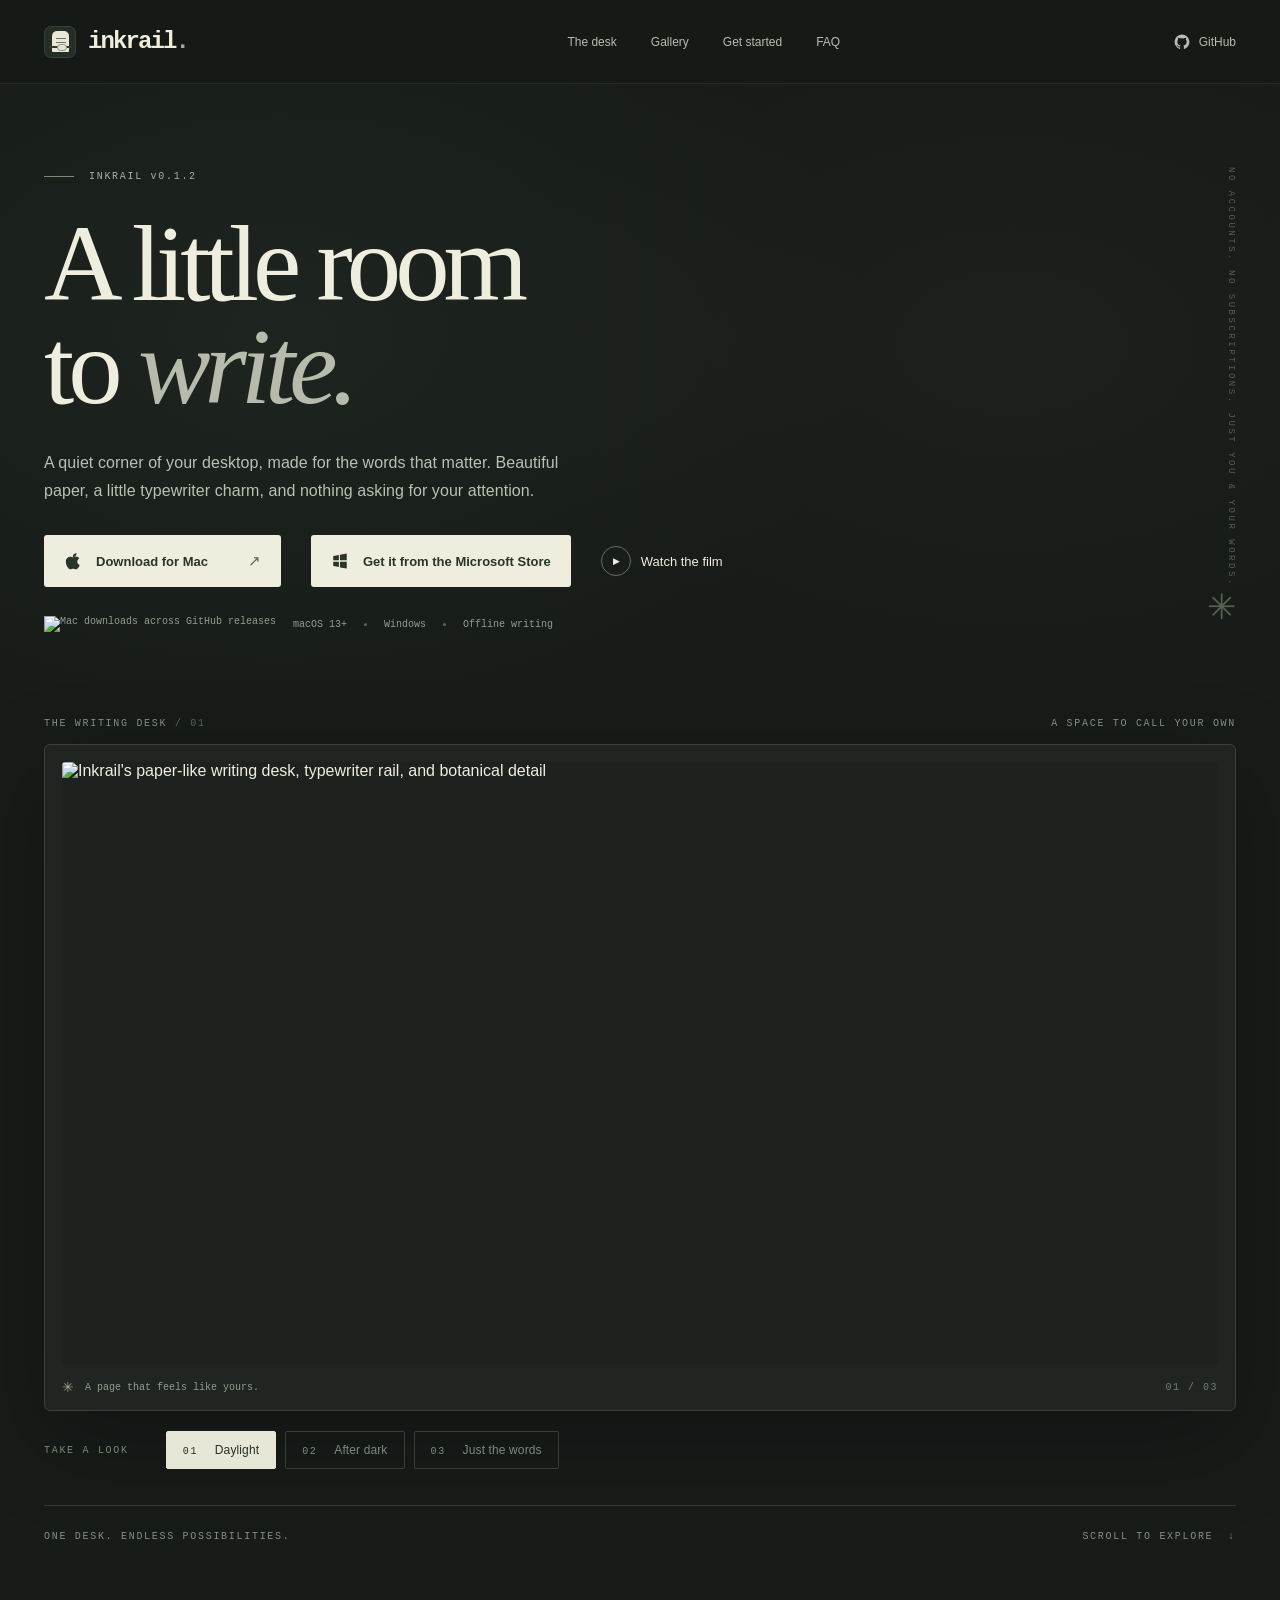
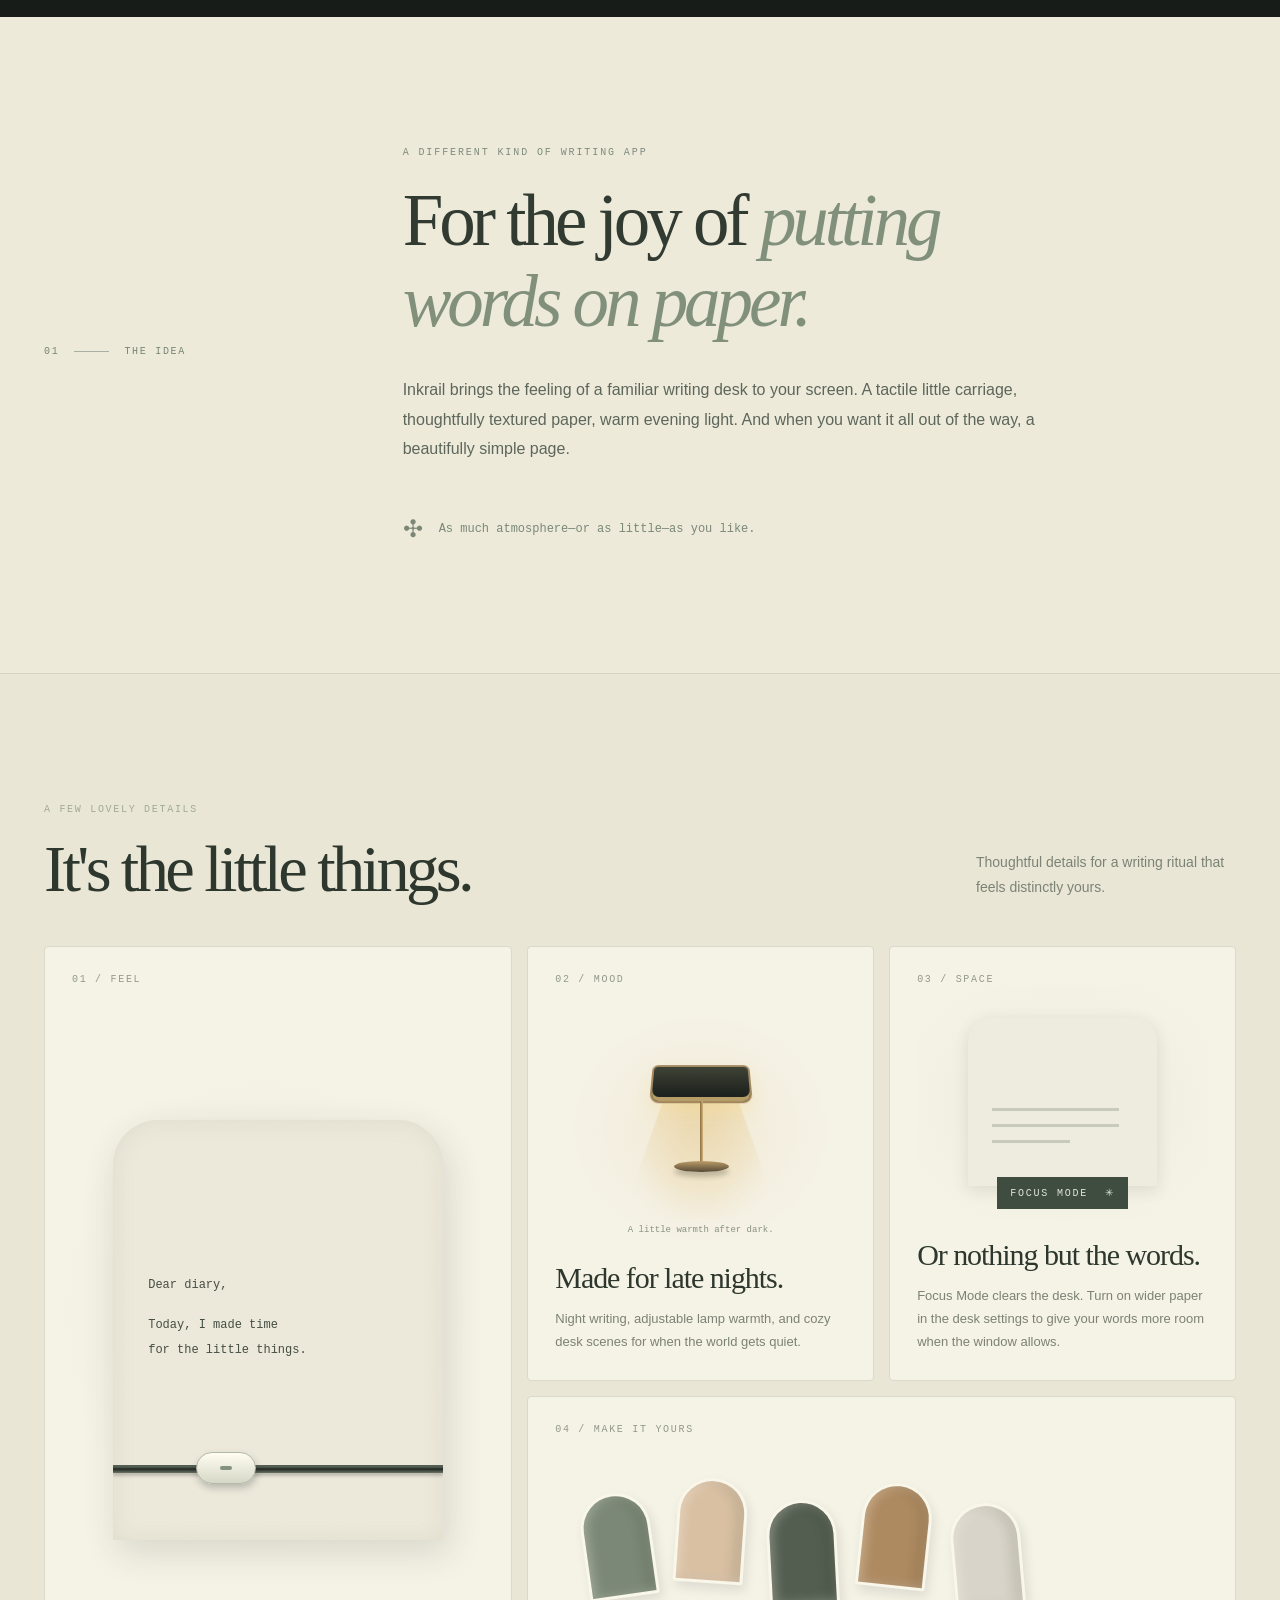
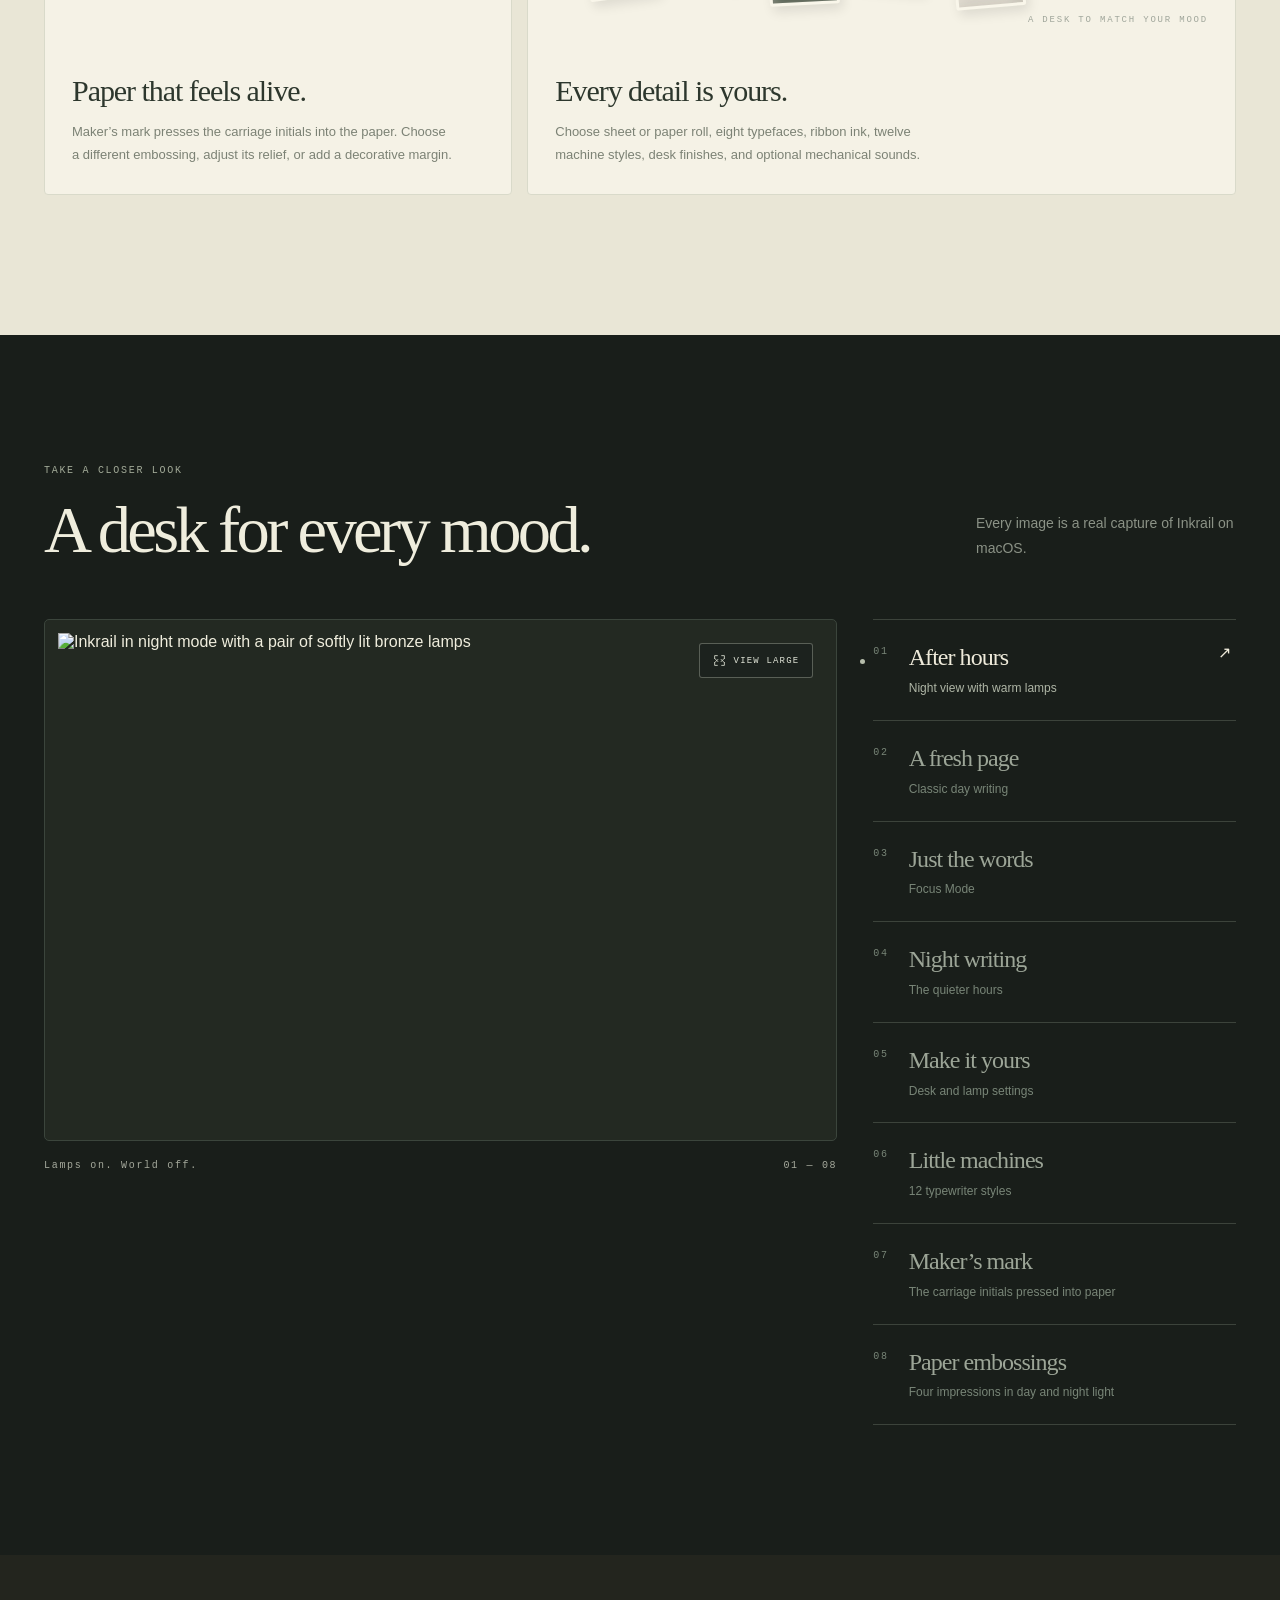
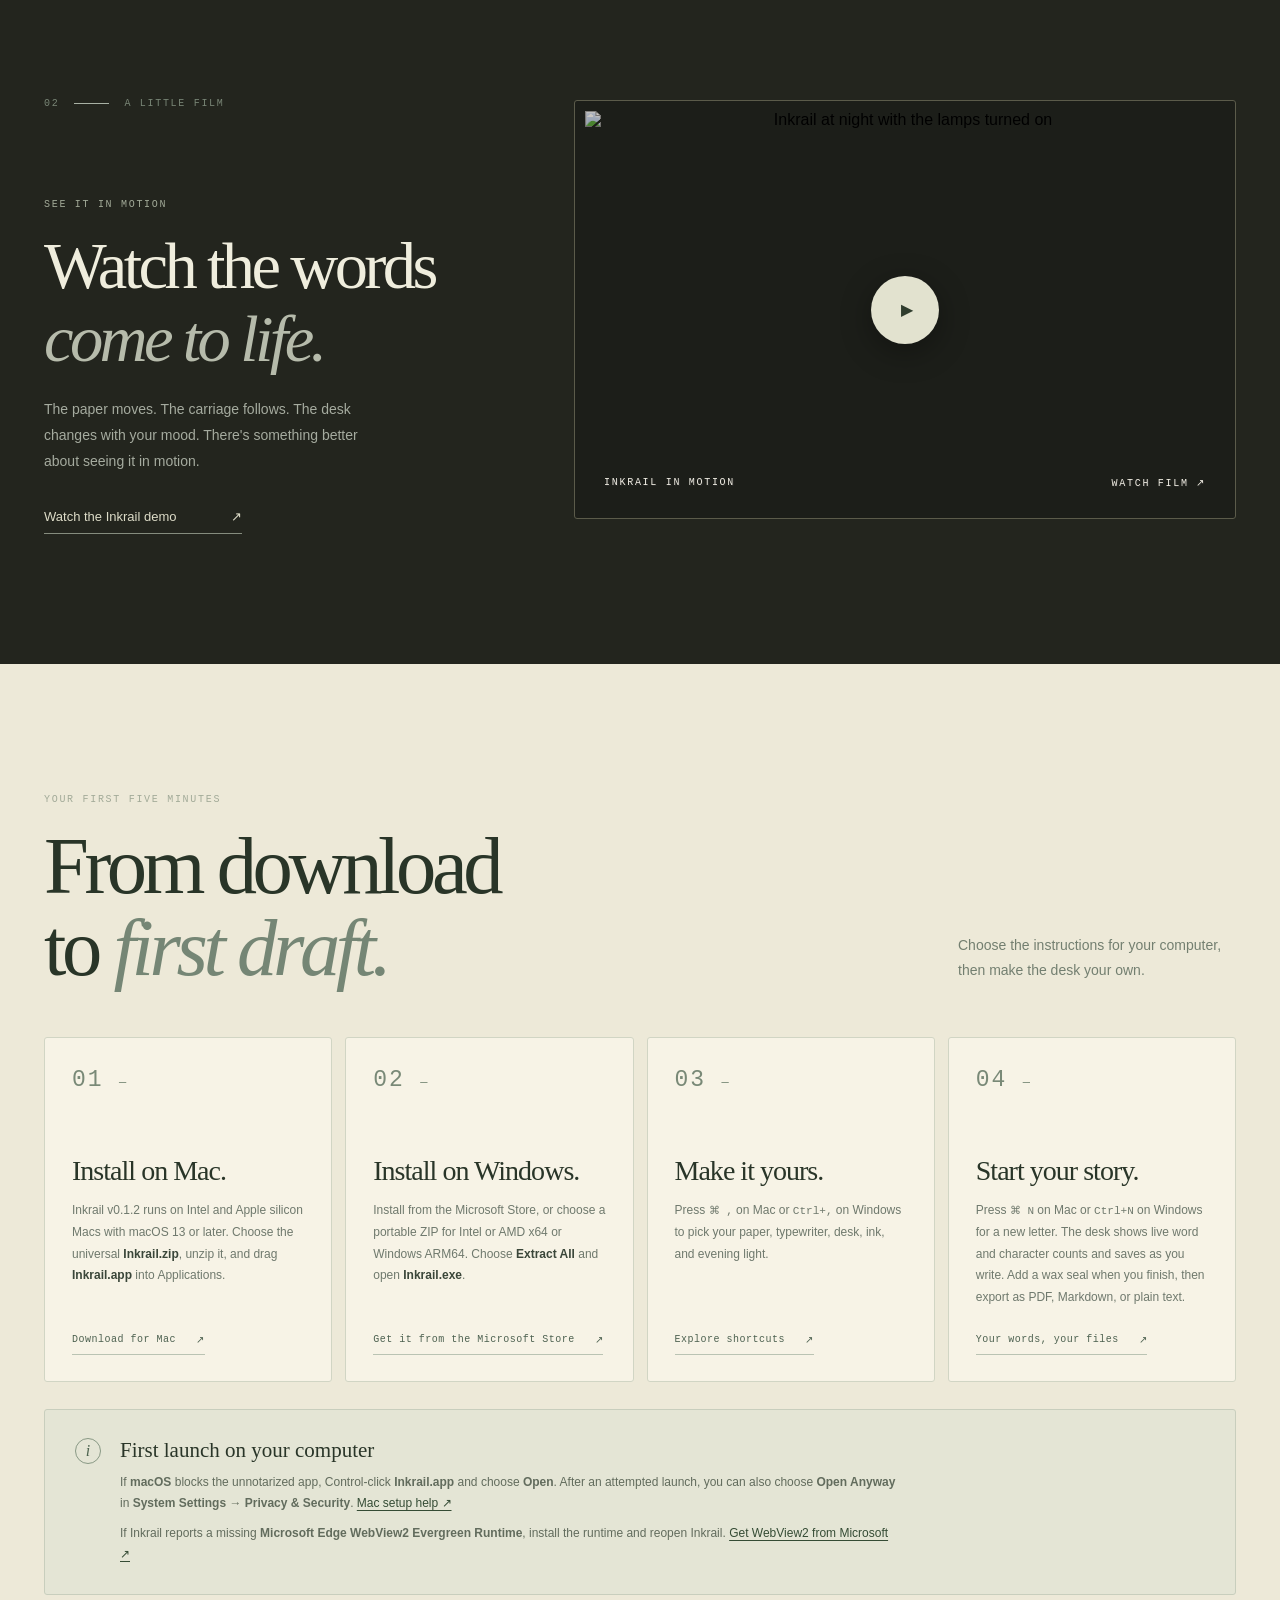
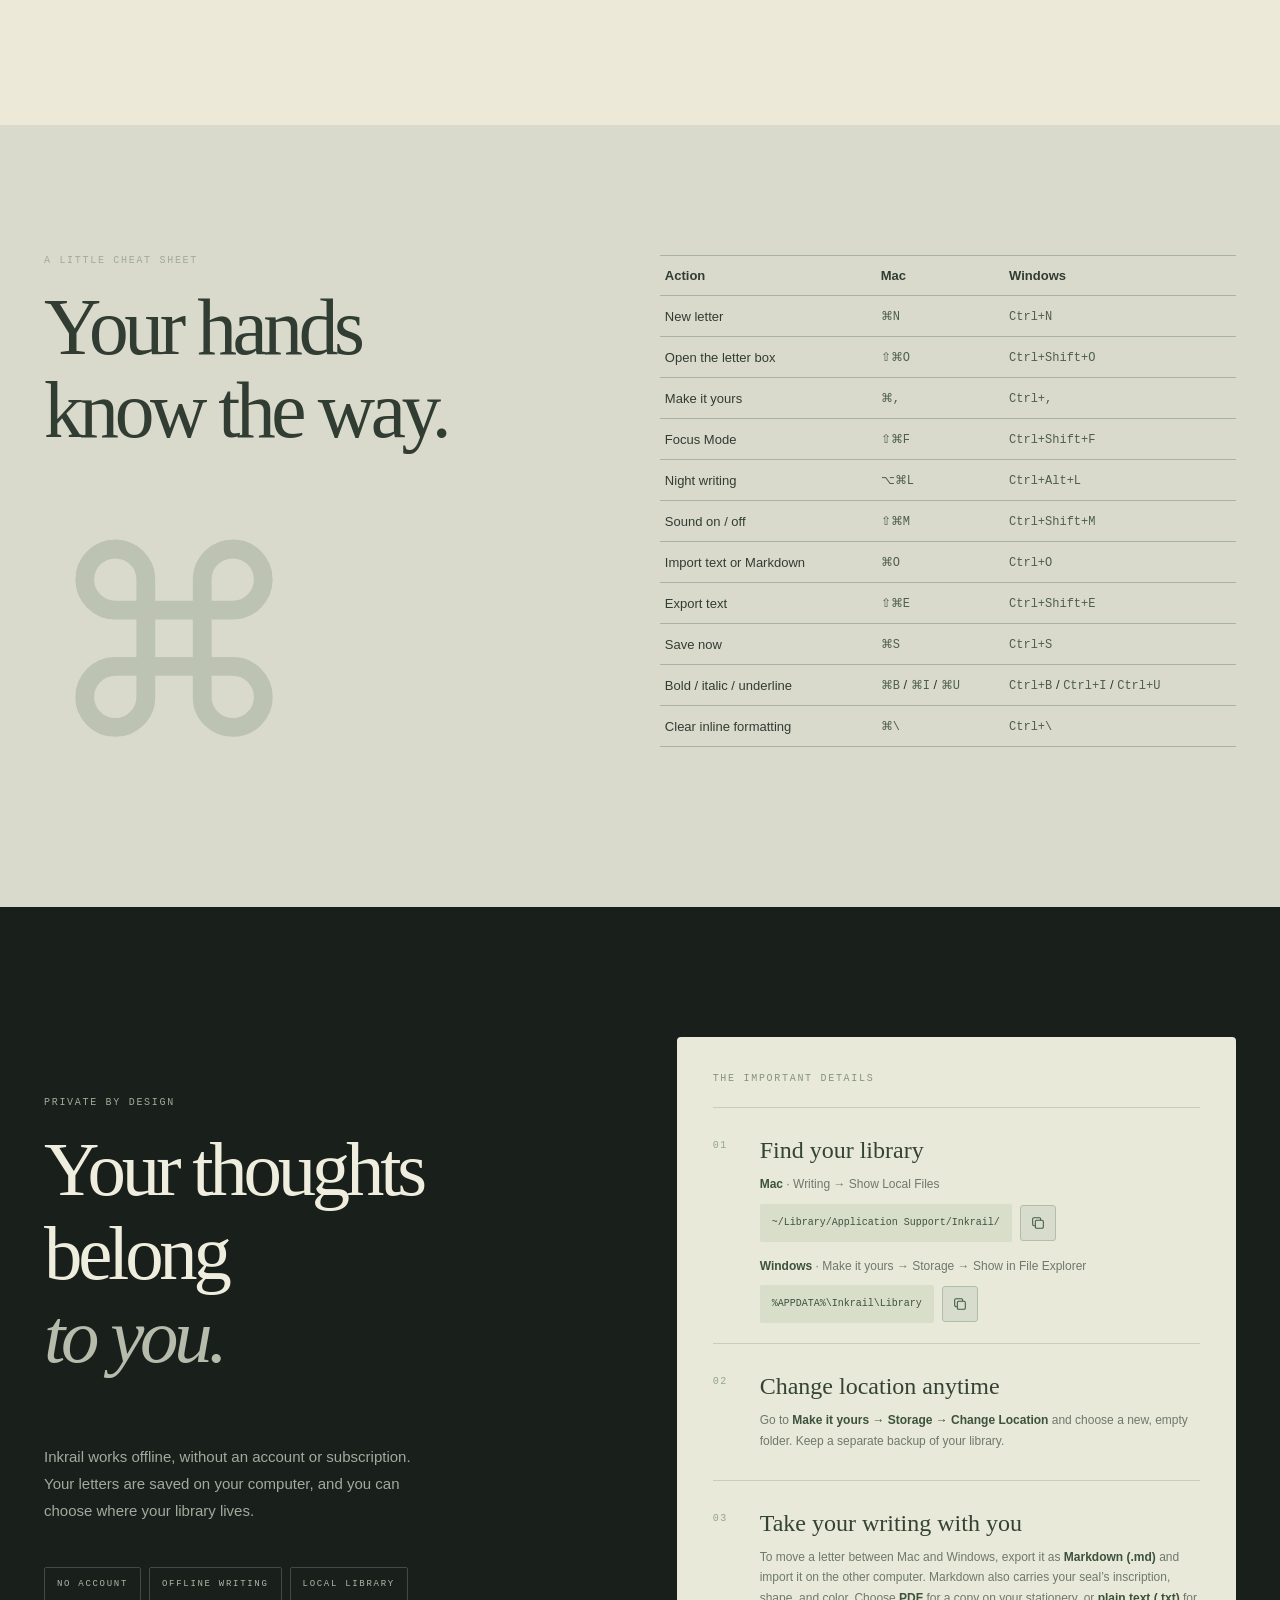
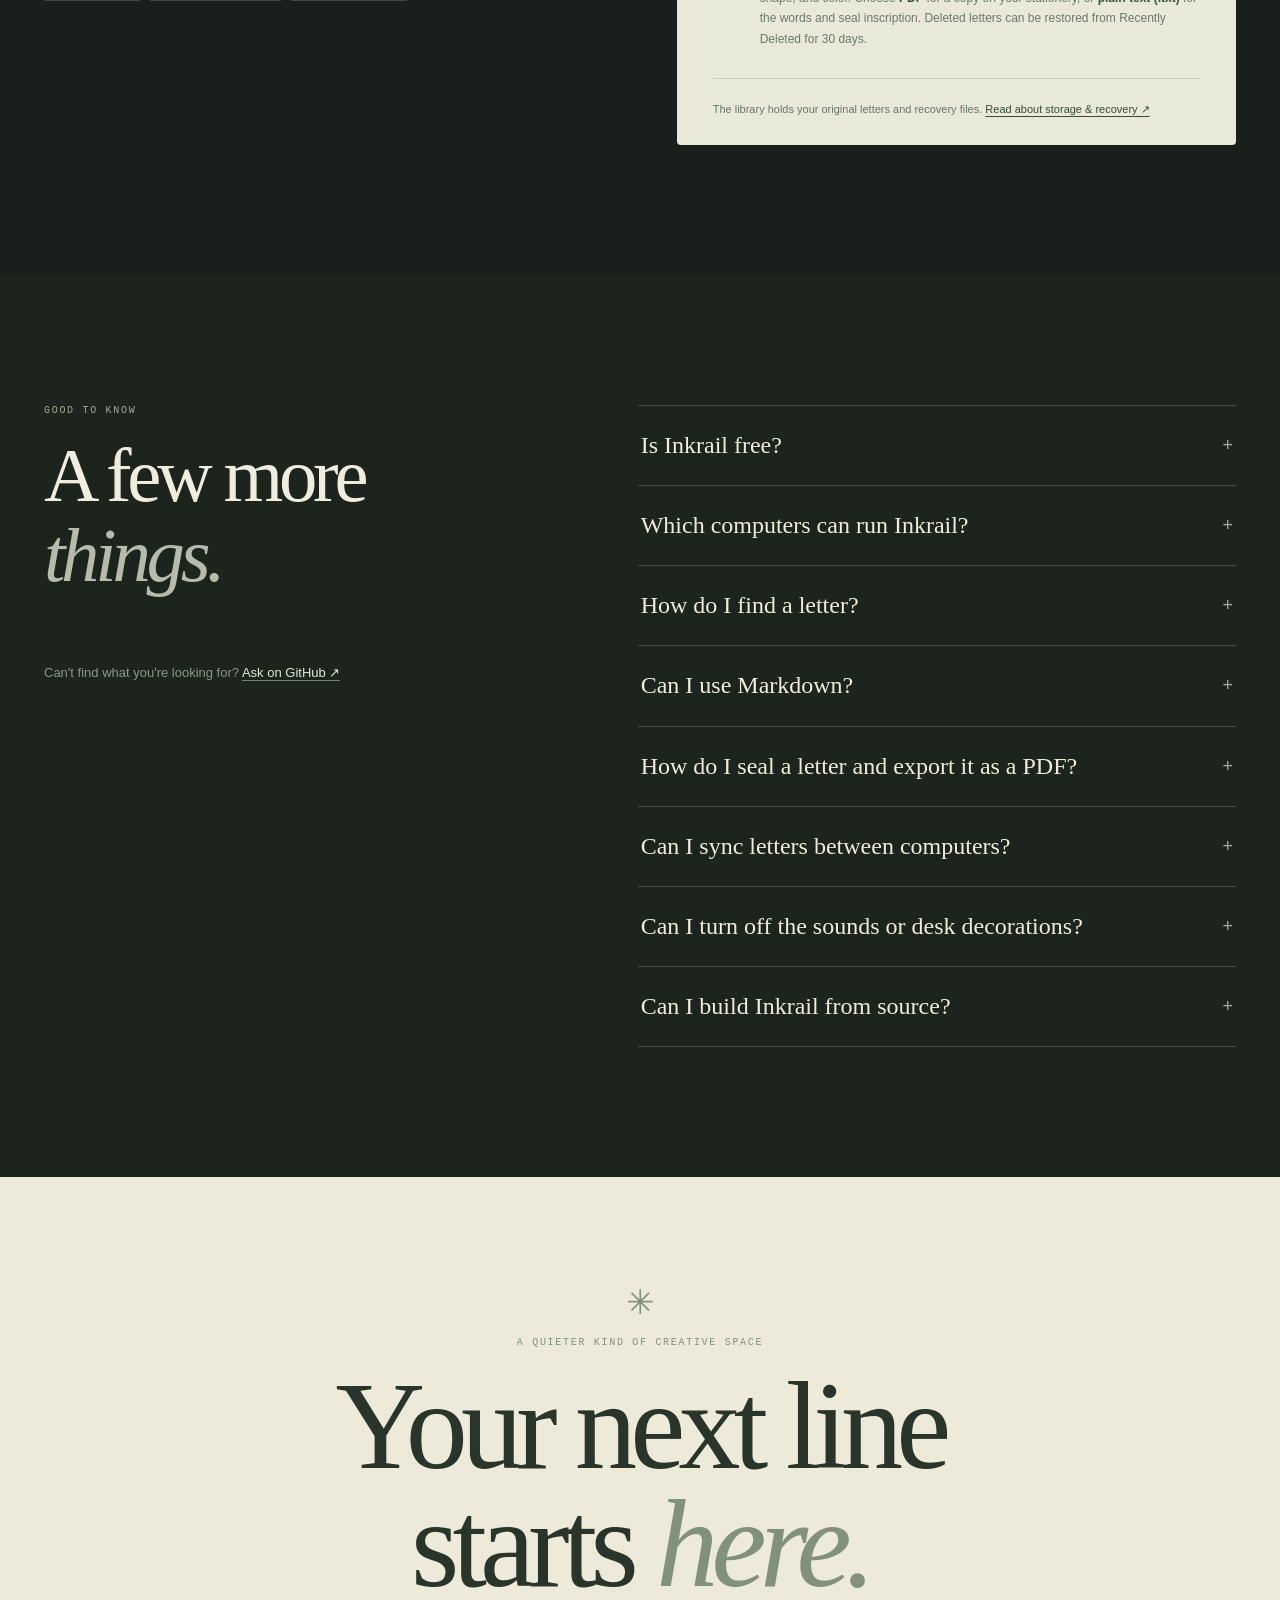
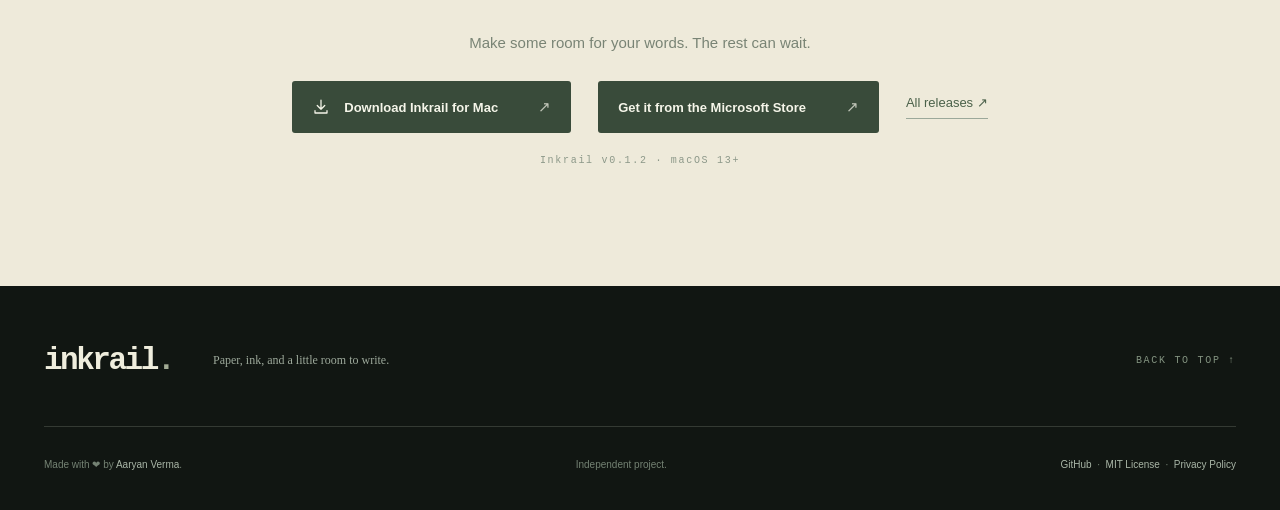
==== commit 863fe1b9: "Write the Inkrail v0.1.2 user guide and Pages site" ====
--- a/docs/index.html
+++ b/docs/index.html
@@ -5,10 +5,10 @@
   <meta name="viewport" content="width=device-width, initial-scale=1">
   <meta name="theme-color" content="#171b17">
   <meta name="color-scheme" content="dark light">
-  <meta name="description" content="Inkrail is a quiet, offline writing desk for Mac and Windows. Paper, ink, and a little room to write.">
+  <meta name="description" content="Write offline on Mac and Windows with Inkrail v0.1.2. Choose your paper and ink, add a wax seal, and export your letter as a PDF.">
   <meta property="og:type" content="website">
   <meta property="og:title" content="Inkrail — A little room to write.">
-  <meta property="og:description" content="A quiet writing desk for Mac and Windows. Paper, ink, and a little room to write.">
+  <meta property="og:description" content="Write on textured paper, finish your letter with a wax seal, and export it as a PDF in Inkrail v0.1.2 for Mac and Windows.">
   <meta property="og:url" content="https://aaryanverma.github.io/inkrail/">
   <meta property="og:image" content="https://raw.githubusercontent.com/Aaryanverma/inkrail/main/screenshots/inkrail-light-mode.png">
   <meta name="twitter:card" content="summary_large_image">
@@ -46,11 +46,11 @@
     <section class="hero wrap" aria-labelledby="hero-title">
       <div class="hero-grid">
         <div class="hero-copy">
-          <div class="hero-eyebrow"><span class="tiny-line"></span> INTRODUCING INKRAIL</div>
+          <div class="hero-eyebrow"><span class="tiny-line"></span> INKRAIL v0.1.2</div>
           <h1 id="hero-title">A little room<br>to <em>write.</em></h1>
           <p class="hero-description">A quiet corner of your desktop, made for the words that matter. Beautiful paper, a little typewriter charm, and nothing asking for your attention.</p>
           <div class="hero-cta">
-            <a class="button button-cream" href="https://github.com/Aaryanverma/inkrail/releases/latest/download/Inkrail.zip" data-download="mac">
+            <a class="button button-cream" href="https://github.com/Aaryanverma/inkrail/releases" data-asset="Inkrail.zip">
               <svg viewBox="0 0 24 24" fill="currentColor" aria-hidden="true"><path d="M16.7 1.3c.2 1.3-.4 2.8-1.3 3.8-.9 1-2.2 1.8-3.6 1.7-.2-1.4.5-2.8 1.3-3.7.9-1 2.4-1.7 3.6-1.8ZM20.3 8.5c-1.8 1.1-2.7 2.6-2.6 4.5.1 2.3 1.5 3.7 3.2 4.4-.4 1.1-.9 2.1-1.6 3.1-1 1.4-2 2.6-3.5 2.6-1.4 0-1.9-.9-3.7-.9-1.7 0-2.3.9-3.6.9-1.5.1-2.6-1.3-3.6-2.7-2-2.9-3.5-8.2-1.4-11.5C4.6 7.2 6.3 6.2 8.2 6.2c1.5 0 2.6.9 3.7.9s2.6-1.1 4.3-1c1.7.1 3.1.9 4.1 2.4Z"/></svg>
               <span>Download for Mac</span><span class="button-arrow" aria-hidden="true">↗</span>
             </a>
@@ -104,7 +104,7 @@
           <article class="feature-card feature-card-large">
             <span class="feature-num">01 / FEEL</span>
             <div class="feature-art feature-art-paper" aria-hidden="true"><div class="mini-paper"><span>Dear diary,</span><span>Today, I made time</span><span>for the little things.</span><div class="mini-typewriter"><div class="mini-carriage"></div></div></div></div>
-            <div class="feature-text"><h3>Paper that feels alive.</h3><p>Rich textures, delicate embossing, and a moving typewriter carriage give every line a little character.</p></div>
+            <div class="feature-text"><h3>Paper that feels alive.</h3><p>Maker’s mark presses the carriage initials into the paper. Choose a different embossing, adjust its relief, or add a decorative margin.</p></div>
           </article>
           <article class="feature-card">
             <span class="feature-num">02 / MOOD</span>
@@ -131,7 +131,7 @@
         <div class="gallery-layout">
           <div class="gallery-photo-area">
             <div class="gallery-photo-frame"><button type="button" class="gallery-enlarge" id="gallery-enlarge" aria-label="Enlarge gallery image"><svg viewBox="0 0 24 24" fill="none" stroke="currentColor" stroke-width="1.5" aria-hidden="true"><path d="M8 3H3v5M16 3h5v5M3 16v5h5m13-5v5h-5M3 8l6 6m12-6-6 6M3 16l6-6m12 6-6-6" stroke-linecap="round"/></svg> VIEW LARGE</button><img id="gallery-image" src="https://raw.githubusercontent.com/Aaryanverma/inkrail/main/screenshots/inkrail-night-lamp.png" width="1000" height="521" loading="lazy" alt="Inkrail in night mode with a pair of softly lit bronze lamps"></div>
-            <div class="gallery-image-caption"><span id="gallery-caption">Lamps on. World off.</span><span id="gallery-counter">01 — 06</span></div>
+            <div class="gallery-image-caption"><span id="gallery-caption">Lamps on. World off.</span><span id="gallery-counter">01 — 08</span></div>
           </div>
           <div class="gallery-menu" role="group" aria-label="Choose a screenshot">
             <button class="gallery-choice is-active" type="button" data-gallery="lamp" aria-pressed="true"><span class="gallery-choice-num">01</span><span class="gallery-choice-label"><strong>After hours</strong><small>Night view with warm lamps</small></span><span class="choice-arrow" aria-hidden="true">↗</span></button>
@@ -140,6 +140,8 @@
             <button class="gallery-choice" type="button" data-gallery="night" aria-pressed="false"><span class="gallery-choice-num">04</span><span class="gallery-choice-label"><strong>Night writing</strong><small>The quieter hours</small></span><span class="choice-arrow" aria-hidden="true">↗</span></button>
             <button class="gallery-choice" type="button" data-gallery="desk" aria-pressed="false"><span class="gallery-choice-num">05</span><span class="gallery-choice-label"><strong>Make it yours</strong><small>Desk and lamp settings</small></span><span class="choice-arrow" aria-hidden="true">↗</span></button>
             <button class="gallery-choice" type="button" data-gallery="machine" aria-pressed="false"><span class="gallery-choice-num">06</span><span class="gallery-choice-label"><strong>Little machines</strong><small>12 typewriter styles</small></span><span class="choice-arrow" aria-hidden="true">↗</span></button>
+            <button class="gallery-choice" type="button" data-gallery="makersMark" aria-pressed="false"><span class="gallery-choice-num">07</span><span class="gallery-choice-label"><strong>Maker’s mark</strong><small>The carriage initials pressed into paper</small></span><span class="choice-arrow" aria-hidden="true">↗</span></button>
+            <button class="gallery-choice" type="button" data-gallery="embossings" aria-pressed="false"><span class="gallery-choice-num">08</span><span class="gallery-choice-label"><strong>Paper embossings</strong><small>Four impressions in day and night light</small></span><span class="choice-arrow" aria-hidden="true">↗</span></button>
           </div>
         </div>
       </div>
@@ -153,10 +155,10 @@
       <div class="wrap">
         <div class="guide-top"><div><p class="eyebrow">YOUR FIRST FIVE MINUTES</p><h2 id="guide-title">From download<br>to <em>first draft.</em></h2></div><p>Choose the instructions for your computer, then make the desk your own.</p></div>
         <div class="steps-grid">
-          <article class="step-card"><span class="step-number">01 <span>—</span></span><h3>Install on Mac.</h3><p>The v0.1.1 download runs on Apple silicon with macOS 13 or later. Unzip it and drag <strong>Inkrail.app</strong> into Applications. On an Intel Mac, <a href="https://github.com/Aaryanverma/inkrail/blob/main/docs/DEVELOPMENT.md#start-on-your-mac">build from source</a>.</p><a href="https://github.com/Aaryanverma/inkrail/releases/latest/download/Inkrail.zip" data-download="mac" class="step-action">Download for Mac <span aria-hidden="true">↗</span></a></article>
-          <article class="step-card" id="windows-x64"><span class="step-number">02 <span>—</span></span><h3>Install on Windows.</h3><p>Install from the Microsoft Store and open Inkrail from Start. For a portable copy on an Intel or AMD x64 PC, extract the <a href="https://github.com/Aaryanverma/inkrail/releases/download/v0.1.1/Inkrail-Windows-x64.zip">v0.1.1 Windows x64 ZIP</a> and open <strong>Inkrail.exe</strong>.</p><a href="https://apps.microsoft.com/detail/9nq2fds73hpz" target="_blank" rel="noopener noreferrer" class="step-action"><span>Get it from the Microsoft Store</span><span aria-hidden="true">↗</span></a></article>
+          <article class="step-card"><span class="step-number">01 <span>—</span></span><h3>Install on Mac.</h3><p>Inkrail v0.1.2 runs on Intel and Apple silicon Macs with macOS 13 or later. Choose the universal <strong>Inkrail.zip</strong>, unzip it, and drag <strong>Inkrail.app</strong> into Applications.</p><a href="https://github.com/Aaryanverma/inkrail/releases" data-asset="Inkrail.zip" class="step-action">Download for Mac <span aria-hidden="true">↗</span></a></article>
+          <article class="step-card" id="windows-x64"><span class="step-number">02 <span>—</span></span><h3>Install on Windows.</h3><p>Install from the Microsoft Store, or choose a portable ZIP for <a href="https://github.com/Aaryanverma/inkrail/releases" data-asset="Inkrail-Windows-x64.zip">Intel or AMD x64</a> or <a href="https://github.com/Aaryanverma/inkrail/releases" data-asset="Inkrail-Windows-arm64.zip">Windows ARM64</a>. Choose <strong>Extract All</strong> and open <strong>Inkrail.exe</strong>.</p><a href="https://apps.microsoft.com/detail/9nq2fds73hpz" target="_blank" rel="noopener noreferrer" class="step-action"><span>Get it from the Microsoft Store</span><span aria-hidden="true">↗</span></a></article>
           <article class="step-card"><span class="step-number">03 <span>—</span></span><h3>Make it yours.</h3><p>Press <kbd>⌘ ,</kbd> on Mac or <kbd>Ctrl+,</kbd> on Windows to pick your paper, typewriter, desk, ink, and evening light.</p><a href="#shortcuts" class="step-action">Explore shortcuts <span aria-hidden="true">↗</span></a></article>
-          <article class="step-card"><span class="step-number">04 <span>—</span></span><h3>Start your story.</h3><p>Press <kbd>⌘ N</kbd> on Mac or <kbd>Ctrl+N</kbd> on Windows for a new letter. Your desk shows live word and character counts and saves as you write. Choose Markdown to keep the formatting or plain text for the words.</p><a href="#your-words" class="step-action">Your words, your files <span aria-hidden="true">↗</span></a></article>
+          <article class="step-card"><span class="step-number">04 <span>—</span></span><h3>Start your story.</h3><p>Press <kbd>⌘ N</kbd> on Mac or <kbd>Ctrl+N</kbd> on Windows for a new letter. The desk shows live word and character counts and saves as you write. Add a wax seal when you finish, then export as PDF, Markdown, or plain text.</p><a href="#your-words" class="step-action">Your words, your files <span aria-hidden="true">↗</span></a></article>
         </div>
         <div class="first-launch" id="first-launch">
           <div class="first-launch-icon" aria-hidden="true">i</div>
@@ -196,20 +198,20 @@
               <p><strong>Windows</strong> · Make it yours → Storage → Show in File Explorer</p>
               <div class="file-path"><code>%APPDATA%\Inkrail\Library</code><button type="button" data-copy-path="Windows" hidden aria-label="Copy Windows library path" title="Copy Windows library path"><svg viewBox="0 0 24 24" fill="none" stroke="currentColor" stroke-width="1.6" aria-hidden="true"><rect x="8" y="8" width="12" height="12" rx="2"/><path d="M16 8V6a2 2 0 0 0-2-2H6a2 2 0 0 0-2 2v8a2 2 0 0 0 2 2h2"/></svg></button></div>
               <span class="copy-feedback" id="copy-feedback" role="status"></span>
-            </div></div><div class="privacy-detail"><span class="detail-icon" aria-hidden="true">02</span><div><h3>Change location anytime</h3><p>Go to <strong>Make it yours → Storage → Change Location</strong> and choose a new, empty folder. Keep a separate backup of your library.</p></div></div><div class="privacy-detail"><span class="detail-icon" aria-hidden="true">03</span><div><h3>Take your writing with you</h3><p>To move a letter between Mac and Windows, export it as <strong>Markdown (.md)</strong> and import it on the other computer. Use <strong>plain text (.txt)</strong> for a copy of the words. Deleted letters can be restored from Recently Deleted for 30 days.</p></div></div><p class="privacy-fineprint">The library holds your original letters and recovery files. <a href="https://github.com/Aaryanverma/inkrail/blob/main/docs/STORAGE.md" target="_blank" rel="noopener noreferrer">Read about storage &amp; recovery ↗</a></p></div></div></section>
+            </div></div><div class="privacy-detail"><span class="detail-icon" aria-hidden="true">02</span><div><h3>Change location anytime</h3><p>Go to <strong>Make it yours → Storage → Change Location</strong> and choose a new, empty folder. Keep a separate backup of your library.</p></div></div><div class="privacy-detail"><span class="detail-icon" aria-hidden="true">03</span><div><h3>Take your writing with you</h3><p>To move a letter between Mac and Windows, export it as <strong>Markdown (.md)</strong> and import it on the other computer. Markdown also carries your seal’s inscription, shape, and color. Choose <strong>PDF</strong> for a copy on your stationery, or <strong>plain text (.txt)</strong> for the words and seal inscription. Deleted letters can be restored from Recently Deleted for 30 days.</p></div></div><p class="privacy-fineprint">The library holds your original letters and recovery files. <a href="https://github.com/Aaryanverma/inkrail/blob/main/docs/STORAGE.md" target="_blank" rel="noopener noreferrer">Read about storage &amp; recovery ↗</a></p></div></div></section>
 
     <section class="faq-section section-pad" id="questions" aria-labelledby="faq-title"><div class="wrap faq-layout"><div><p class="eyebrow">GOOD TO KNOW</p><h2 id="faq-title">A few more<br><em>things.</em></h2><p class="faq-aside">Can't find what you're looking for? <a href="https://github.com/Aaryanverma/inkrail/issues" target="_blank" rel="noopener noreferrer">Ask on GitHub ↗</a></p></div><div class="faq-list">
       <details><summary>Is Inkrail free?<span aria-hidden="true">+</span></summary><p>Yes. Inkrail is free on Mac and Windows. The app source is available under the MIT license. There are no accounts or subscriptions.</p></details>
-      <details><summary>Which computers can run Inkrail?<span aria-hidden="true">+</span></summary><p>The v0.1.1 ZIPs are for Apple silicon Macs running macOS 13 or later and Windows x64 PCs. You can build locally on an Intel Mac or build the Windows app for ARM64. The Store lists its own <a href="https://apps.microsoft.com/detail/9nq2fds73hpz">Windows system requirements</a>.</p></details>
+      <details><summary>Which computers can run Inkrail?<span aria-hidden="true">+</span></summary><p>The v0.1.2 Mac app is universal and requires macOS 13 Ventura or later. The Windows portable app comes in x64 and ARM64 editions. The Store lists its own <a href="https://apps.microsoft.com/detail/9nq2fds73hpz">Windows system requirements</a>.</p></details>
       <details><summary>How do I find a letter?<span aria-hidden="true">+</span></summary><p>Open the letter box and search for a private title or any words from the letter. Letters are grouped by the month of their last edit, newest first. You can also search in Recently Deleted. Reopening Inkrail brings back your last selected letter.</p></details>
       <details><summary>Can I use Markdown?<span aria-hidden="true">+</span></summary><p>Type <code>**bold**</code>, <code>_italic_</code>, <code>***bold italic***</code>, or <code>~~strikethrough~~</code>. Backticks mark inline code. One to six hashes followed by a space create a heading. The hashes disappear when you type the heading text. Quote and list markers stay visible. Copy and paste between letters keeps the emphasis. You can import and export Markdown or plain text.</p></details>
-      <details><summary>Which features are in development?<span aria-hidden="true">+</span></summary><p>Work after v0.1.1 adds personal wax seals, Maker’s mark embossing, decorative margin styles, and a universal Mac app for Intel and Apple silicon. In the development build, <strong>Export Letter as PDF…</strong> keeps the paper, ink, and line wrapping. Decorative margins and embossing appear on the first sheet, and your seal appears on the last. Markdown also preserves a seal’s inscription, shape, and color when you import it back into Inkrail.</p></details>
+      <details><summary>How do I seal a letter and export it as a PDF?<span aria-hidden="true">+</span></summary><p>Choose <strong>Seal letter…</strong> at the foot of a written letter. Enter up to 24 characters and choose the wax color and shape. Open the export button and choose <strong>Export Letter as PDF…</strong>. The PDF keeps your paper, typeface, ink, and line wrapping. Embossing and decorative margins appear on the first sheet. Your seal appears after the last line.</p></details>
       <details><summary>Can I sync letters between computers?<span aria-hidden="true">+</span></summary><p>Mac and Windows keep separate local libraries. For individual letters, export Markdown on one computer and import it on the other. If you choose iCloud Drive as a library location on Mac, iCloud handles folder syncing. Keep a separate backup and use one copy of Inkrail at a time with that library.</p></details>
       <details><summary>Can I turn off the sounds or desk decorations?<span aria-hidden="true">+</span></summary><p>Yes. Click the speaker to mute the typewriter. Focus Mode hides the desk objects. Under <strong>Make it yours → Desk</strong>, choose whether the sheet widens in Focus Mode.</p></details>
       <details><summary>Can I build Inkrail from source?<span aria-hidden="true">+</span></summary><p>Build the Swift app on macOS 13 or later with Apple’s Swift 5.9+ developer tools. Use the .NET 10 SDK and Python to package the Windows x64 and ARM64 apps. <a href="https://github.com/Aaryanverma/inkrail/blob/main/docs/DEVELOPMENT.md">Read the build instructions on GitHub ↗</a></p></details>
     </div></div></section>
 
-    <section class="closing-section" id="download" aria-labelledby="closing-title"><div class="wrap closing-inner"><div class="closing-ornament" aria-hidden="true">✳</div><p class="eyebrow">A QUIETER KIND OF CREATIVE SPACE</p><h2 id="closing-title">Your next line<br>starts <em>here.</em></h2><p>Make some room for your words. The rest can wait.</p><div class="closing-actions"><a class="button button-ink" href="https://github.com/Aaryanverma/inkrail/releases/latest/download/Inkrail.zip" data-download="mac"><svg viewBox="0 0 24 24" fill="none" stroke="currentColor" stroke-width="1.7" aria-hidden="true"><path d="M12 3v12m-5-5 5 5 5-5M4 17v3h16v-3" stroke-linecap="round" stroke-linejoin="round"/></svg>Download Inkrail for Mac <span class="button-arrow" aria-hidden="true">↗</span></a><a class="button button-ink" href="https://apps.microsoft.com/detail/9nq2fds73hpz" target="_blank" rel="noopener noreferrer"><span>Get it from the Microsoft Store</span><span class="button-arrow" aria-hidden="true">↗</span></a><a class="closing-github" href="https://github.com/Aaryanverma/inkrail/releases" target="_blank" rel="noopener noreferrer">All releases <span aria-hidden="true">↗</span></a></div><span class="download-meta">Mac <span data-release-version></span> · macOS 13+</span></div></section>
+    <section class="closing-section" id="download" aria-labelledby="closing-title"><div class="wrap closing-inner"><div class="closing-ornament" aria-hidden="true">✳</div><p class="eyebrow">A QUIETER KIND OF CREATIVE SPACE</p><h2 id="closing-title">Your next line<br>starts <em>here.</em></h2><p>Make some room for your words. The rest can wait.</p><div class="closing-actions"><a class="button button-ink" href="https://github.com/Aaryanverma/inkrail/releases" data-asset="Inkrail.zip"><svg viewBox="0 0 24 24" fill="none" stroke="currentColor" stroke-width="1.7" aria-hidden="true"><path d="M12 3v12m-5-5 5 5 5-5M4 17v3h16v-3" stroke-linecap="round" stroke-linejoin="round"/></svg>Download Inkrail for Mac <span class="button-arrow" aria-hidden="true">↗</span></a><a class="button button-ink" href="https://apps.microsoft.com/detail/9nq2fds73hpz" target="_blank" rel="noopener noreferrer"><span>Get it from the Microsoft Store</span><span class="button-arrow" aria-hidden="true">↗</span></a><a class="closing-github" href="https://github.com/Aaryanverma/inkrail/releases" target="_blank" rel="noopener noreferrer">All releases <span aria-hidden="true">↗</span></a></div><span class="download-meta">Inkrail <span data-release-version>v0.1.2</span> · macOS 13+</span></div></section>
   </main>
 
   <footer class="site-footer"><div class="wrap"><div class="footer-upper"><a class="footer-logo" href="#top">inkrail<span>.</span></a><span>Paper, ink, and a little room to write.</span><a href="#top">BACK TO TOP ↑</a></div><div class="footer-bottom"><span>Made with ❤︎ by <a href="https://linkedin.com/in/aaryanverma" target="_blank" rel="noopener noreferrer">Aaryan Verma</a>.</span><span>Independent project.</span><span><a href="https://github.com/Aaryanverma/inkrail" target="_blank" rel="noopener noreferrer">GitHub</a> &nbsp;·&nbsp; <a href="https://github.com/Aaryanverma/inkrail/blob/main/LICENSE" target="_blank" rel="noopener noreferrer">MIT License</a> &nbsp;·&nbsp; <a href="./privacy.html">Privacy Policy</a></span></div></div></footer>
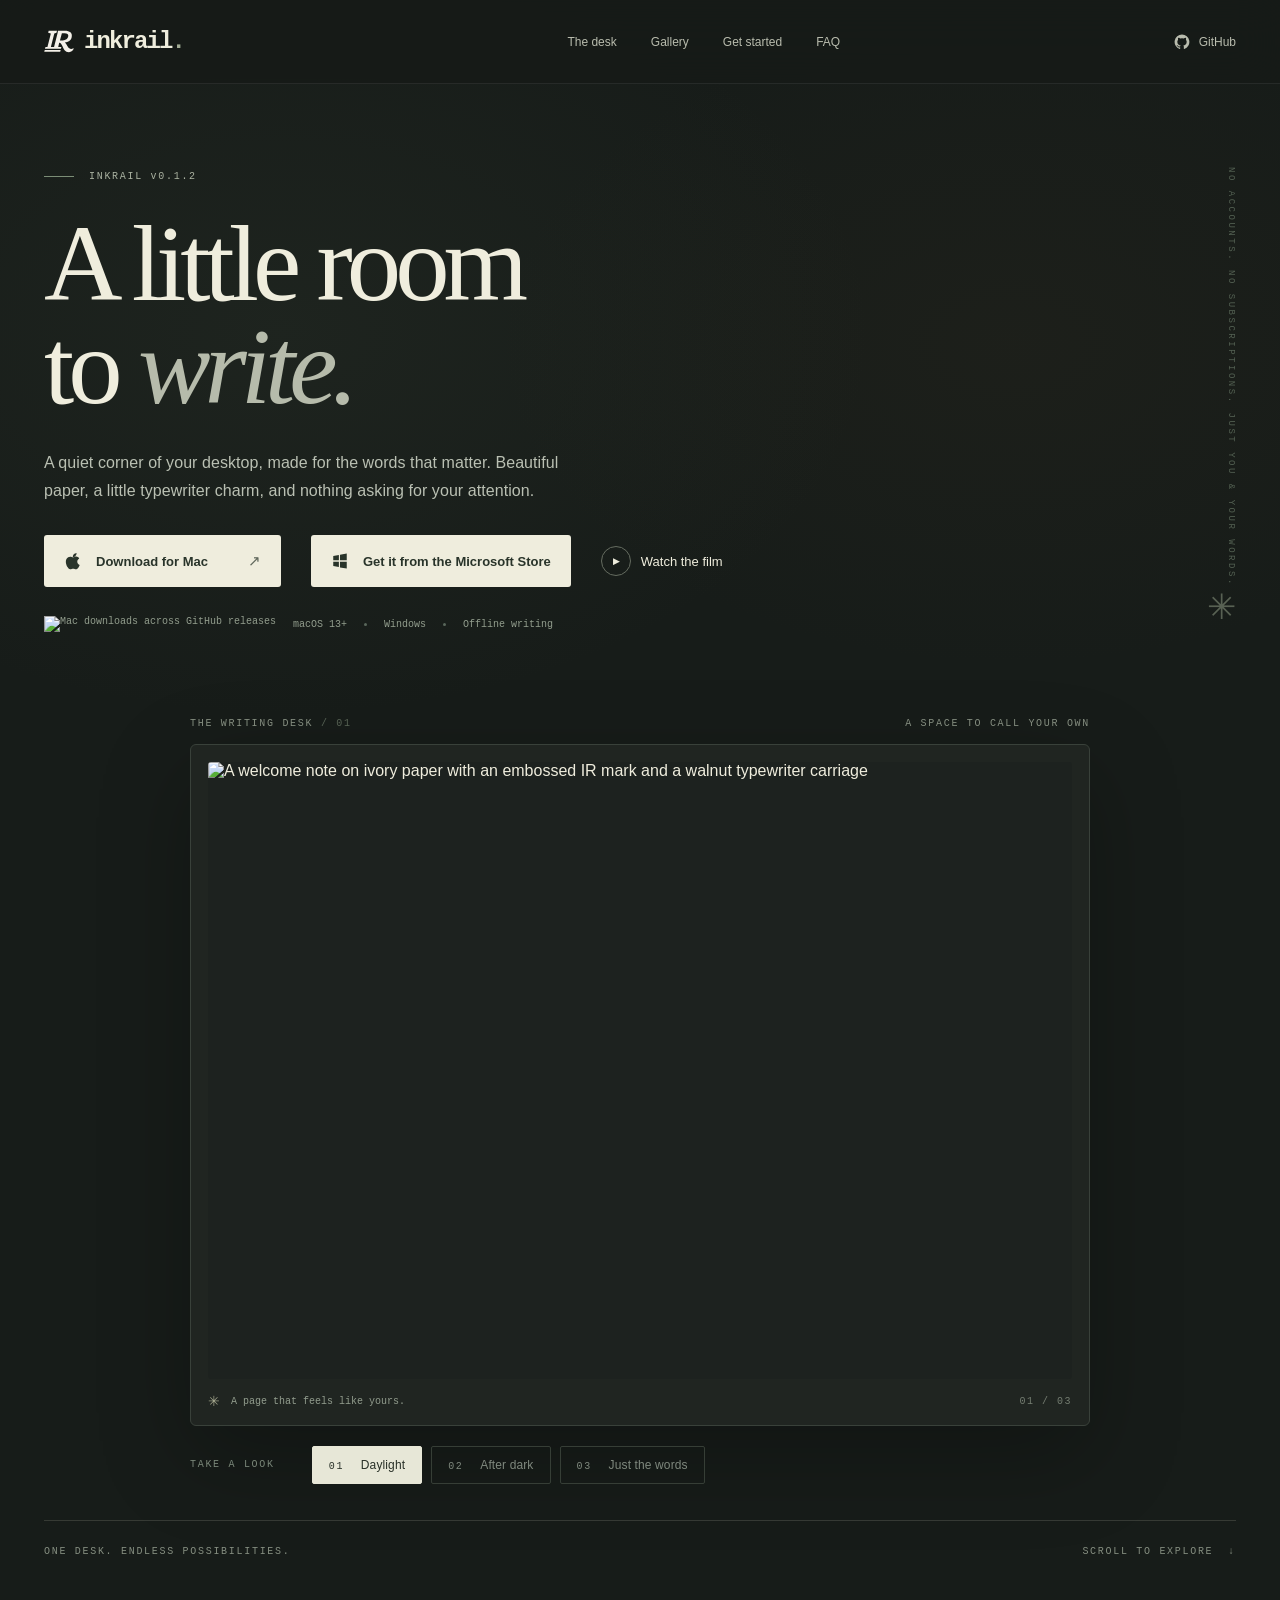
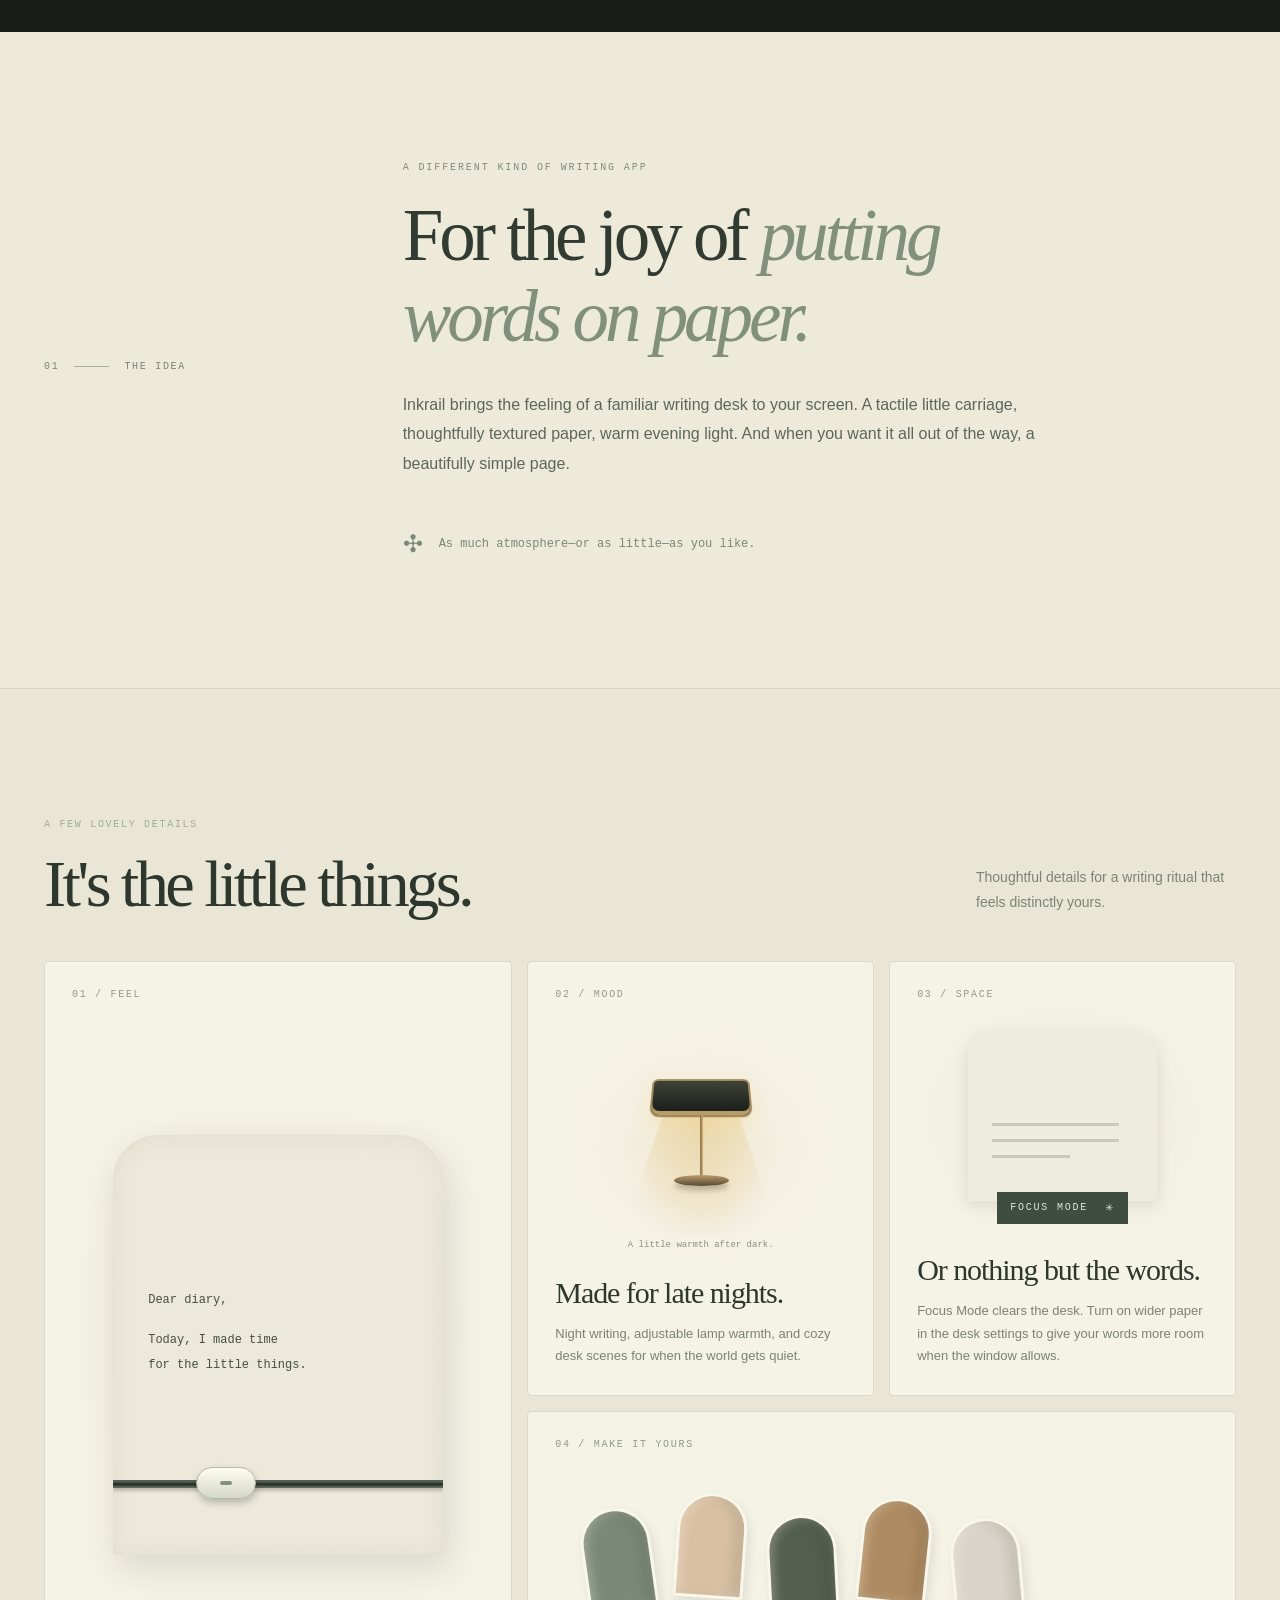
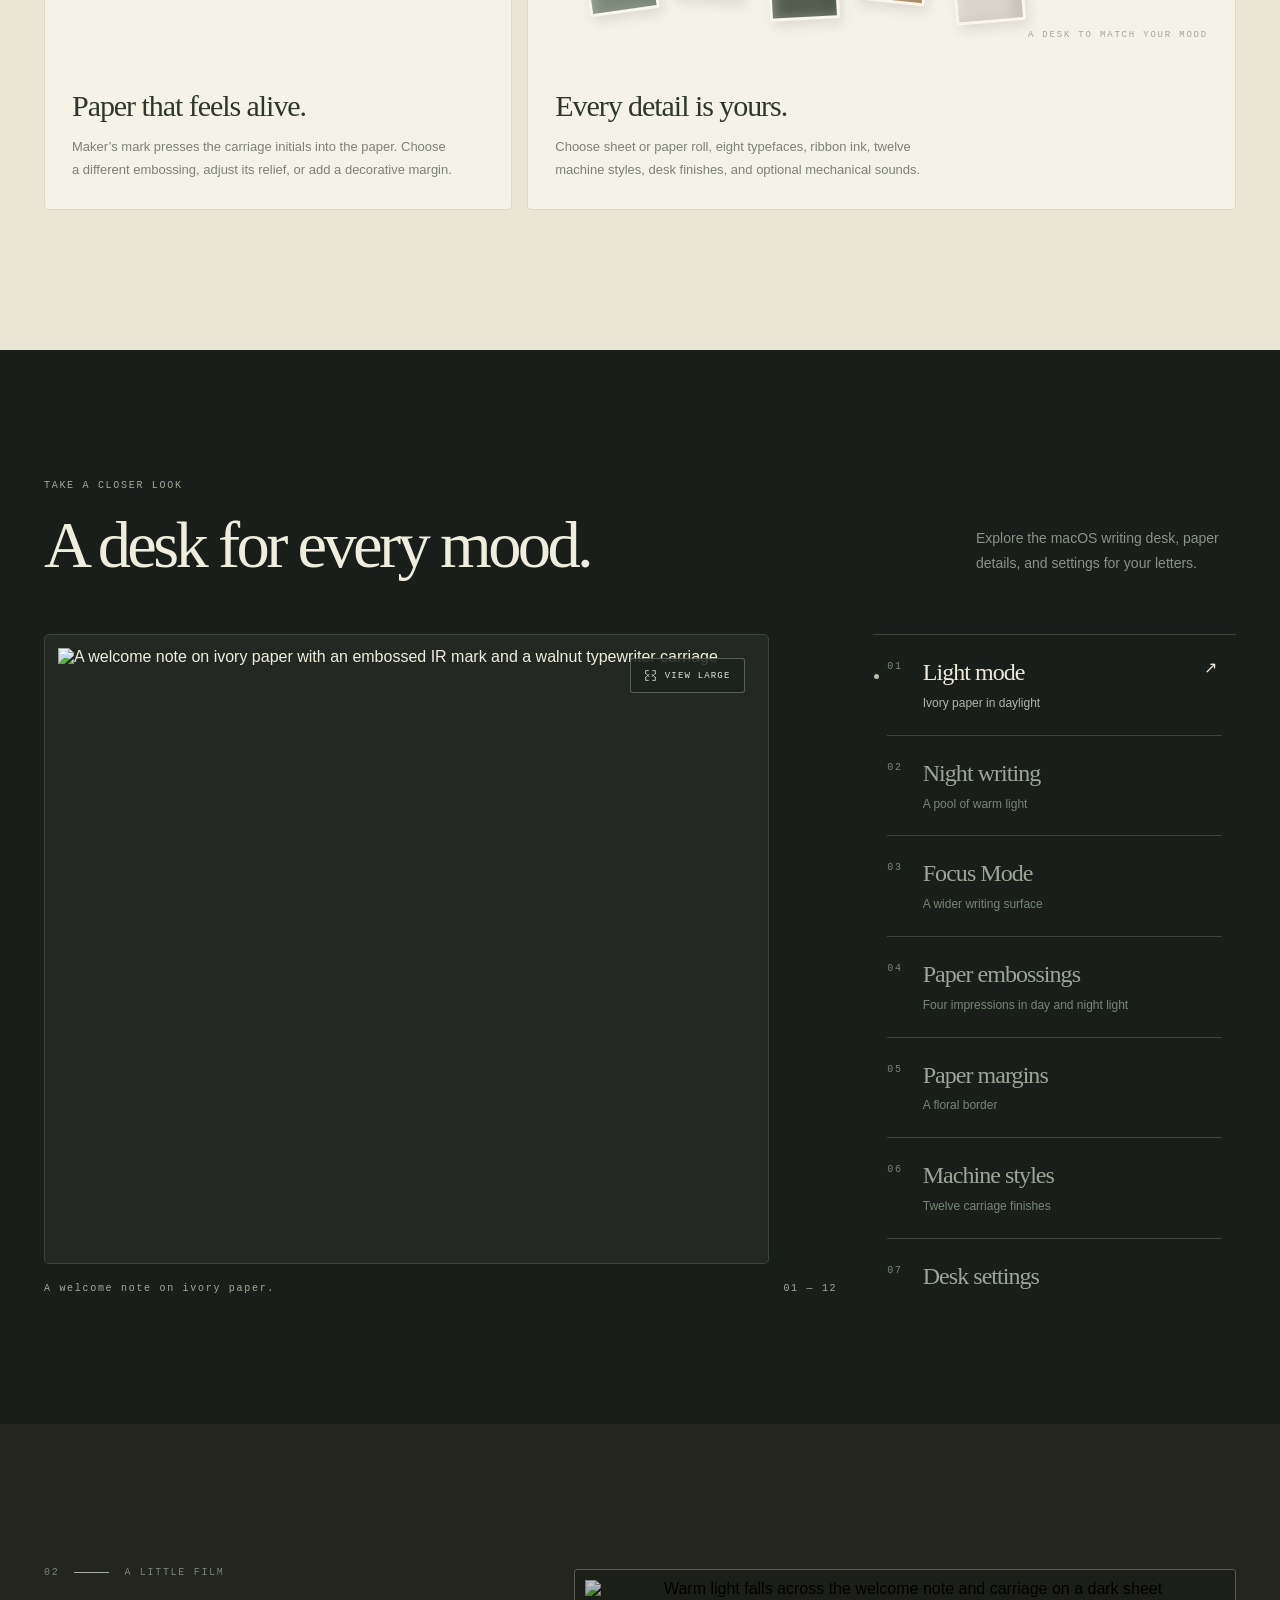
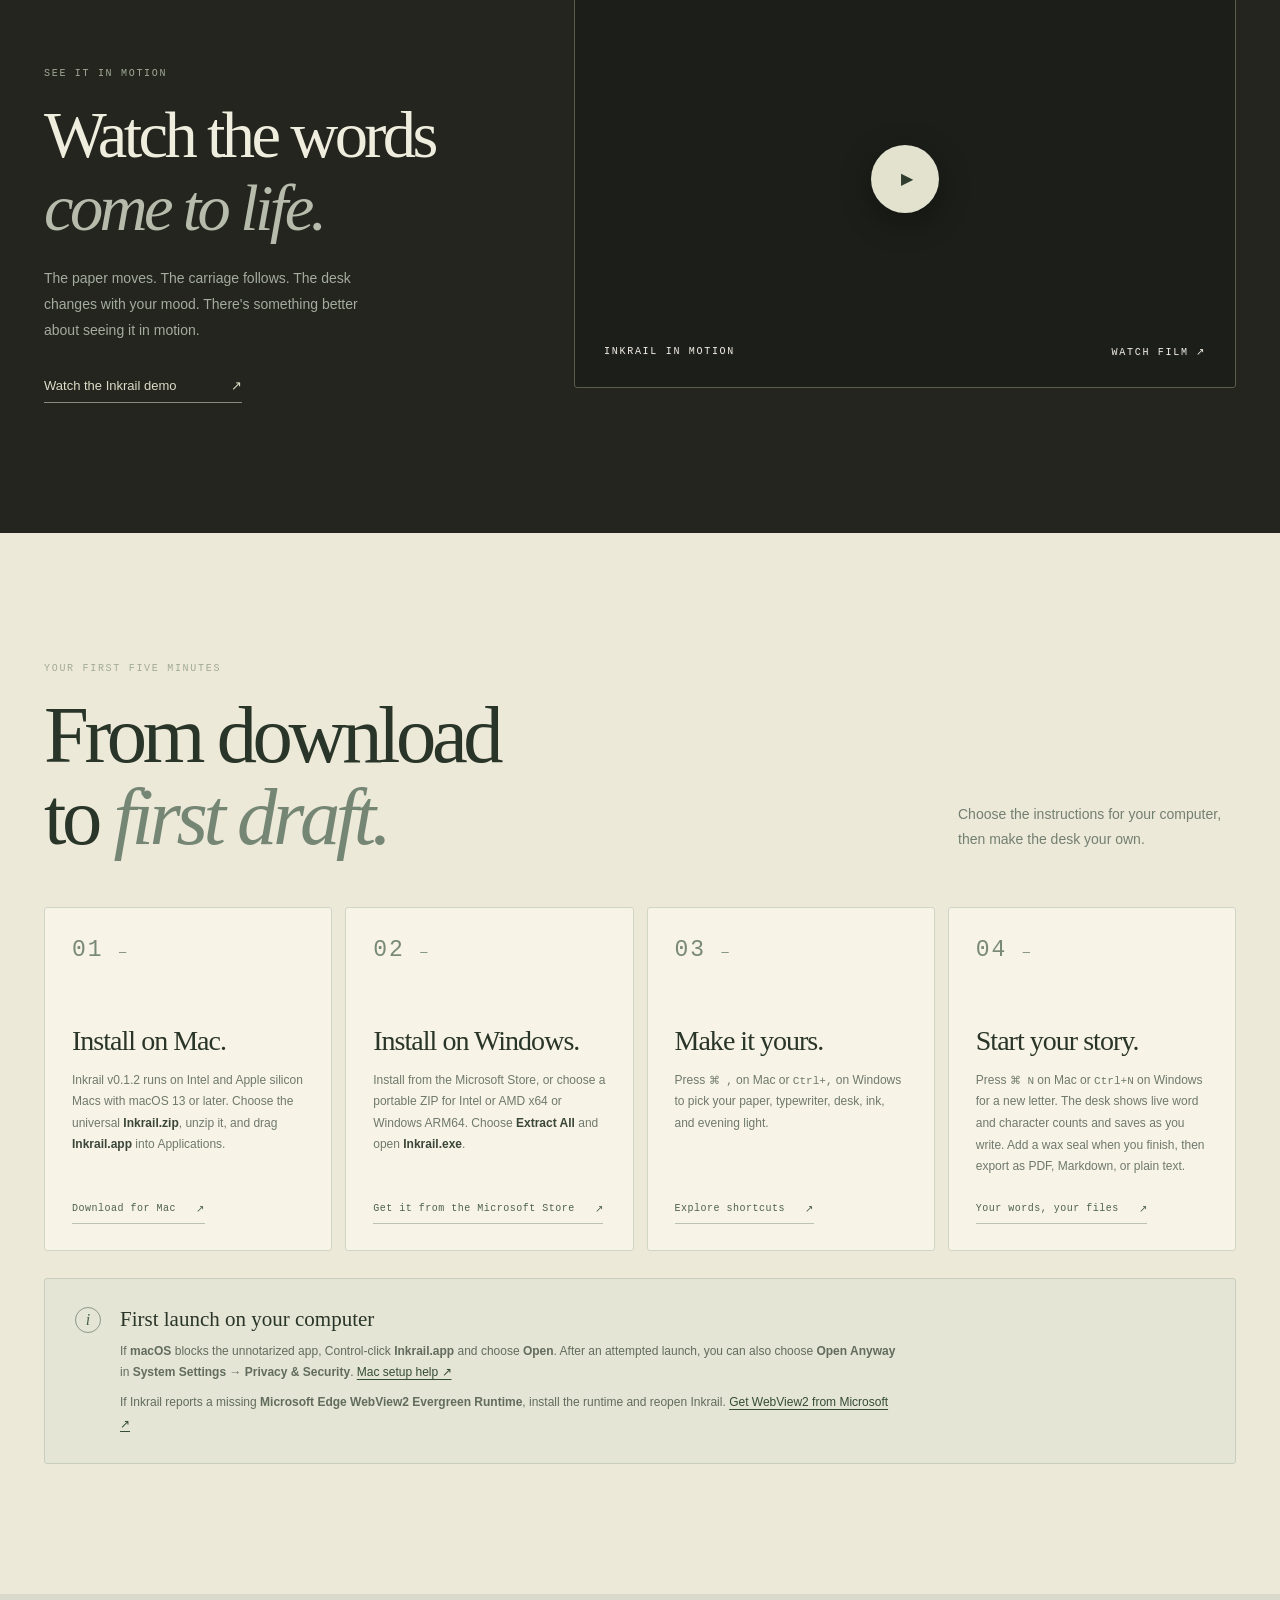
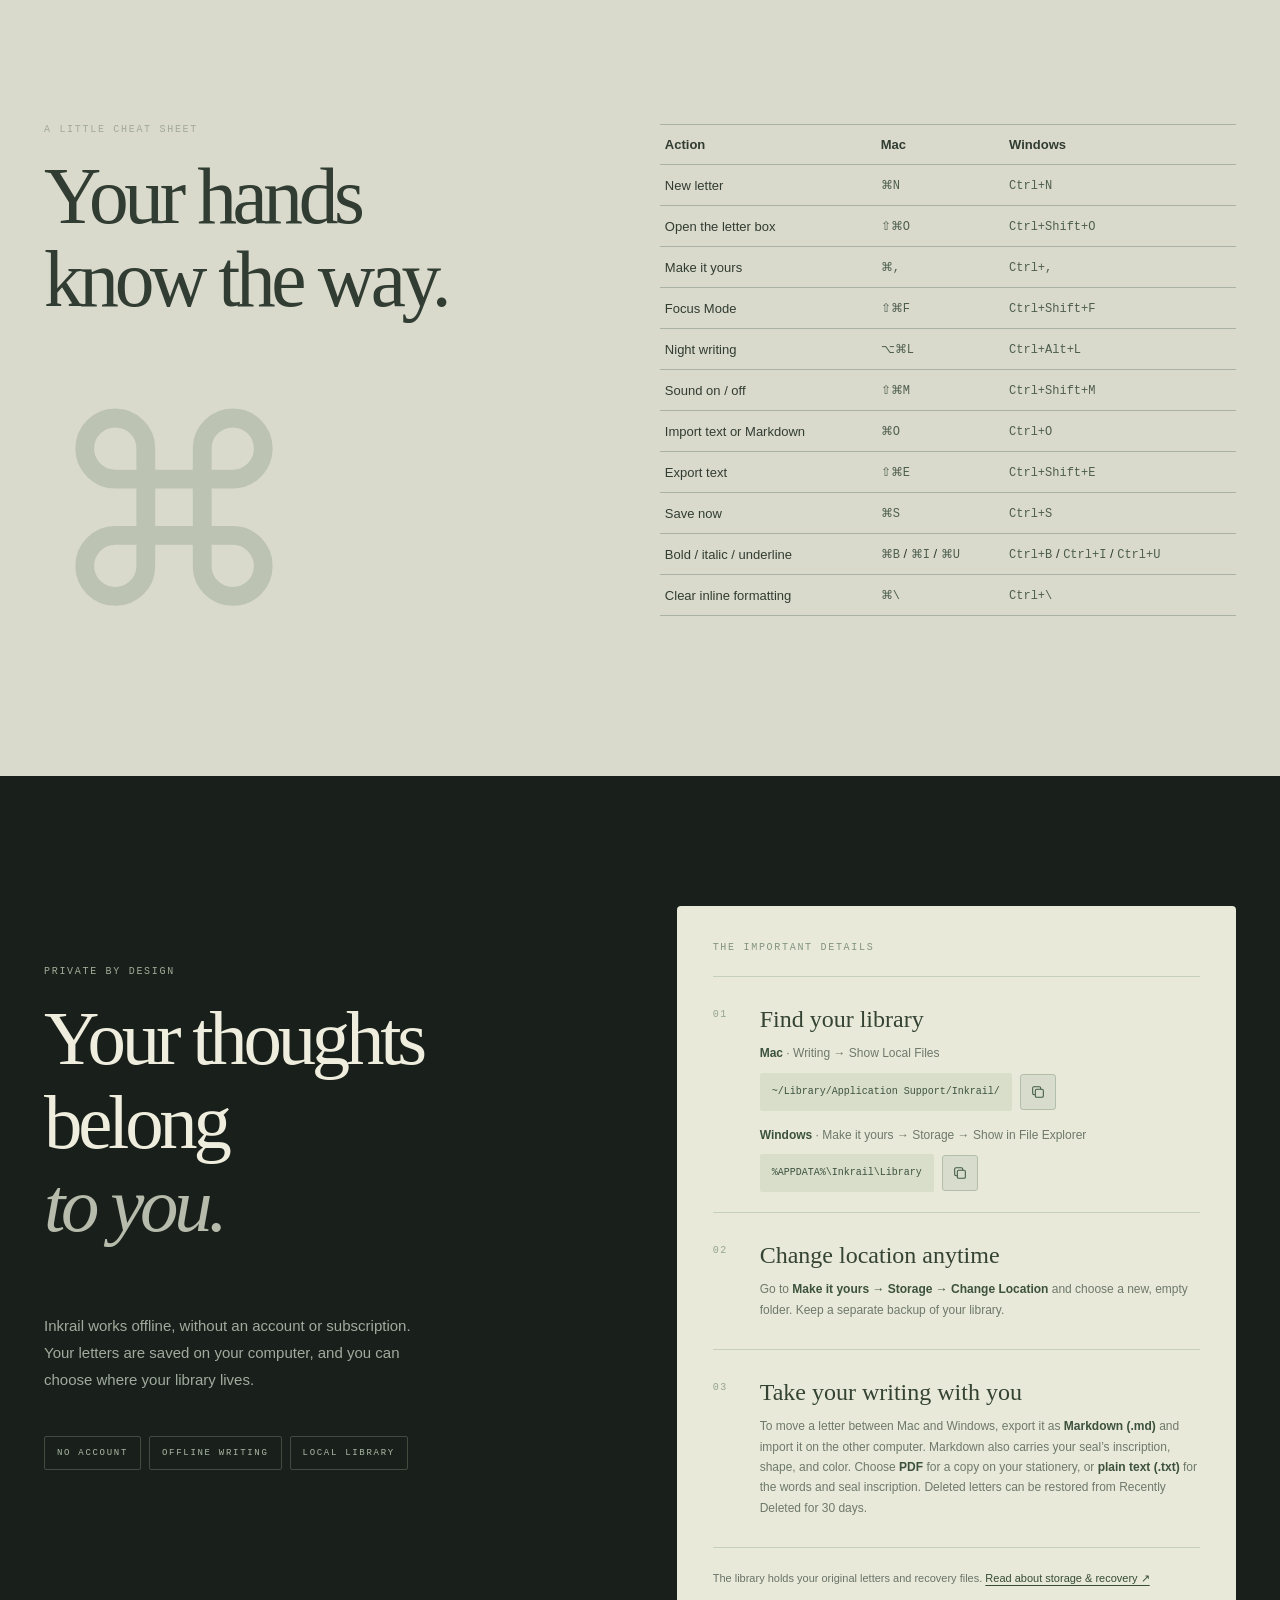
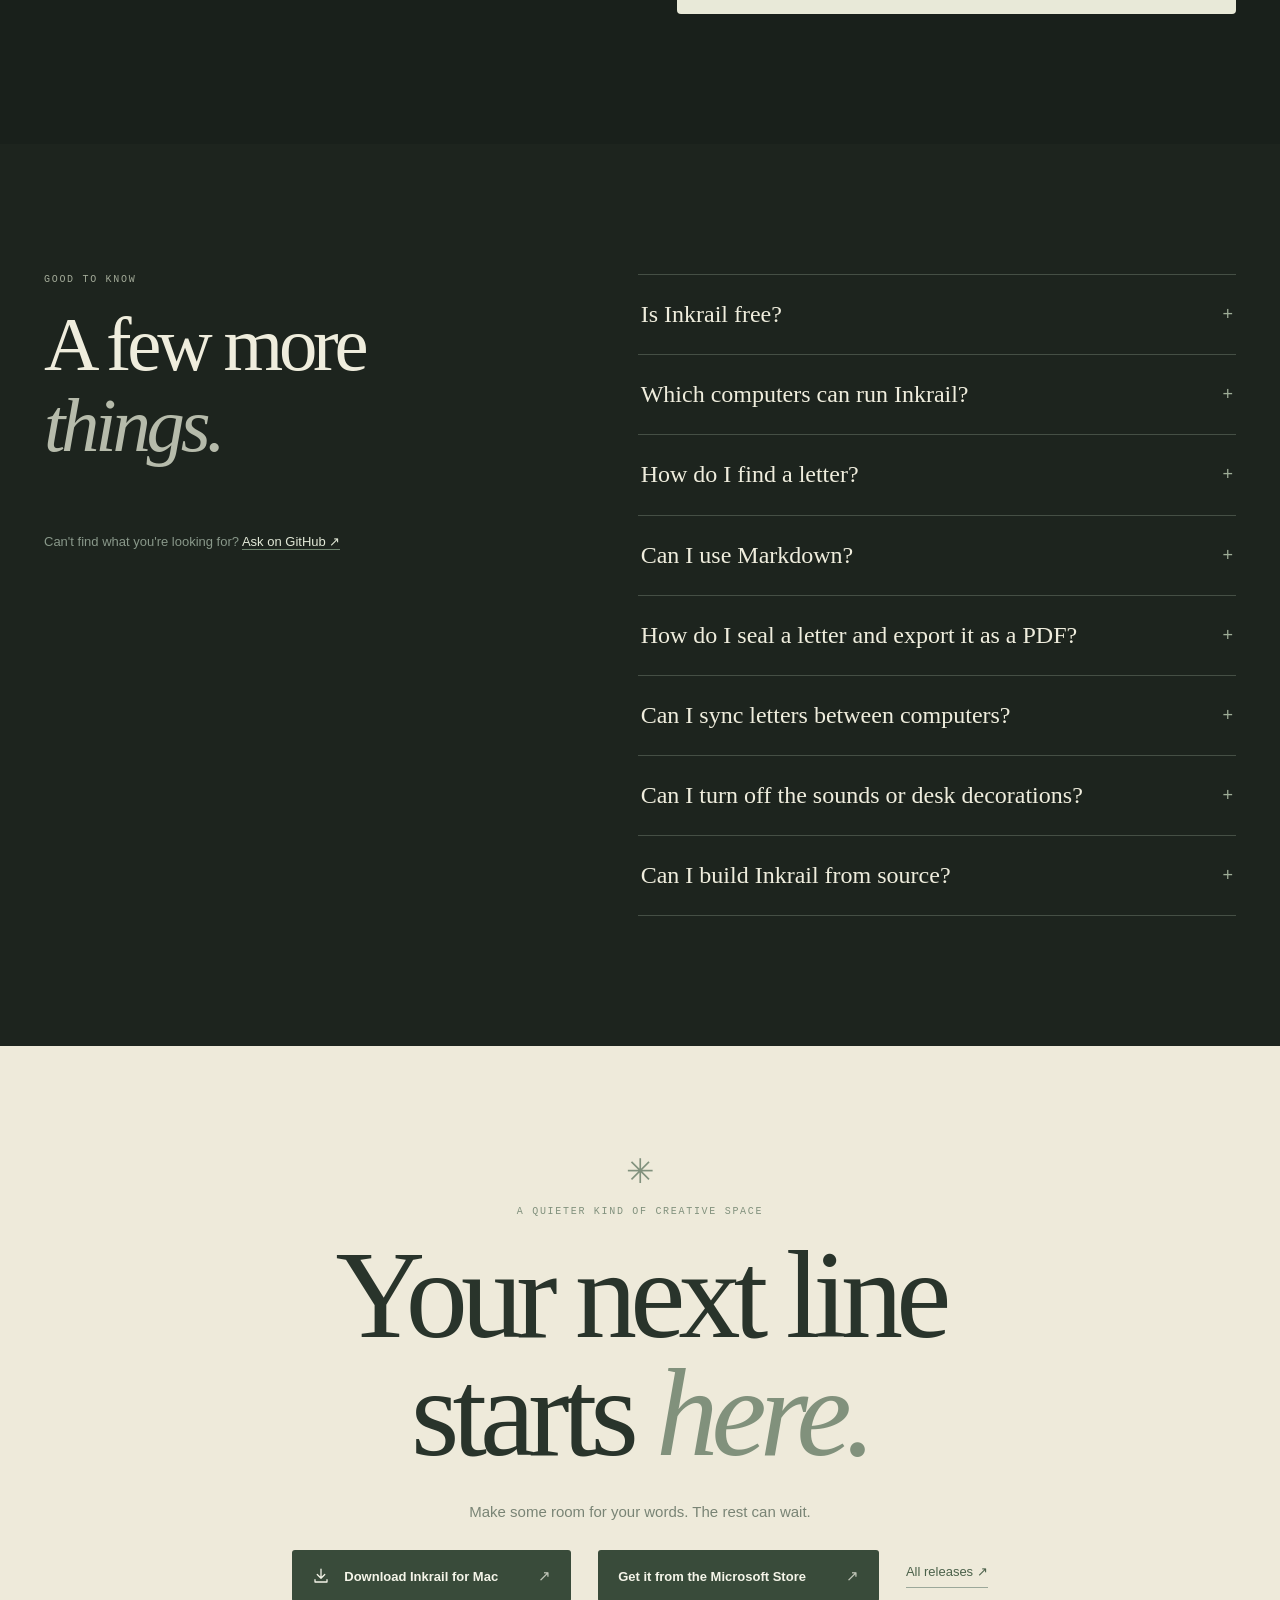
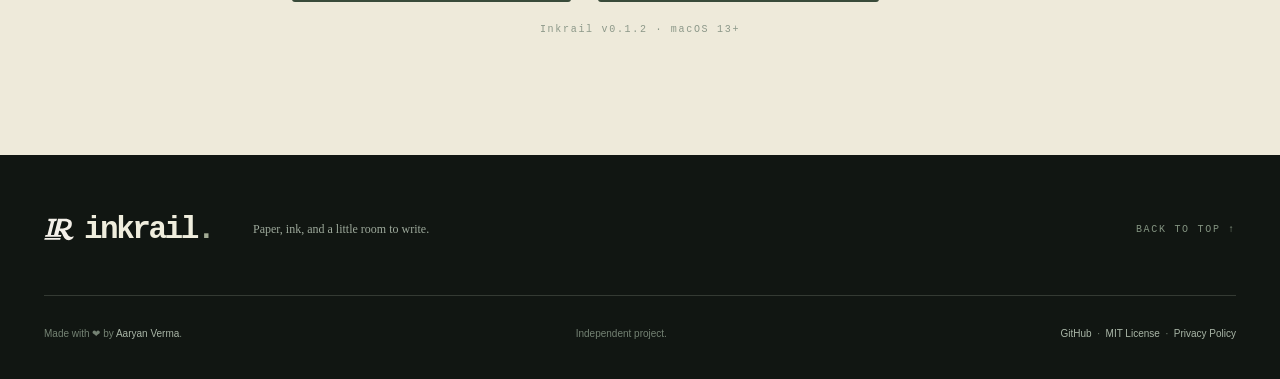
==== commit 026922c0: "Refactor writing preferences and enhance seal functionality - Updated machine-style-check to reflect" ====
--- a/docs/index.html
+++ b/docs/index.html
@@ -10,21 +10,23 @@
   <meta property="og:title" content="Inkrail — A little room to write.">
   <meta property="og:description" content="Write on textured paper, finish your letter with a wax seal, and export it as a PDF in Inkrail v0.1.2 for Mac and Windows.">
   <meta property="og:url" content="https://aaryanverma.github.io/inkrail/">
-  <meta property="og:image" content="https://raw.githubusercontent.com/Aaryanverma/inkrail/main/screenshots/inkrail-light-mode.png">
+  <meta property="og:image" content="https://aaryanverma.github.io/inkrail/assets/inkrail-app-icon.png">
   <meta name="twitter:card" content="summary_large_image">
-  <link rel="icon" type="image/png" href="https://raw.githubusercontent.com/Aaryanverma/inkrail/main/Sources/Inkrail/Resources/AppIcon.png">
+  <link rel="icon" type="image/png" sizes="512x512" href="./assets/inkrail-app-icon.png">
+  <link rel="apple-touch-icon" href="./assets/inkrail-app-icon.png">
+  <link rel="icon" type="image/svg+xml" sizes="any" href="./assets/inkrail-mark.svg">
   <link rel="canonical" href="https://aaryanverma.github.io/inkrail/">
   <link rel="stylesheet" href="./style.css">
   <script defer src="./main.js"></script>
   <title>Inkrail — A little room to write.</title>
 </head>
-<body>
+<body id="top">
   <a class="skip-link" href="#main">Skip to content</a>
 
-  <header class="site-header" id="top">
+  <header class="site-header">
     <div class="nav-inner wrap">
       <a class="brand" href="#top" aria-label="Inkrail, home">
-        <span class="brand-mark" aria-hidden="true"><span class="brand-paper"><span class="brand-lines"></span><span class="brand-rail"></span></span></span>
+        <img class="brand-mark" src="./assets/inkrail-mark.svg" width="30" height="25" alt="">
         <span class="brand-name">inkrail<span class="brand-dot">.</span></span>
       </a>
       <nav class="primary-nav" aria-label="Main navigation">
@@ -71,7 +73,7 @@
         <div class="showcase-top"><span>THE WRITING DESK <span class="showcase-folio">/ 01</span></span><span class="showcase-sun">A SPACE TO CALL YOUR OWN</span></div>
         <div class="screenshot-shell">
           <div class="screenshot-stage">
-            <img id="hero-image" src="https://raw.githubusercontent.com/Aaryanverma/inkrail/main/screenshots/inkrail-light-mode.png" width="1000" height="521" alt="Inkrail's paper-like writing desk, typewriter rail, and botanical detail" fetchpriority="high">
+            <img id="hero-image" src="https://raw.githubusercontent.com/Aaryanverma/inkrail/main/screenshots/inkrail-light-mode.png" width="1564" height="1510" alt="A welcome note on ivory paper with an embossed IR mark and a walnut typewriter carriage" fetchpriority="high">
           </div>
           <div class="screenshot-caption"><span class="caption-cross" aria-hidden="true">✳</span><span id="hero-scene-caption">A page that feels like yours.</span><span class="caption-index" id="hero-scene-count">01 / 03</span></div>
         </div>
@@ -127,28 +129,32 @@
 
     <section class="gallery-section section-pad" id="gallery" aria-labelledby="gallery-title">
       <div class="wrap">
-        <div class="section-header gallery-header"><div><p class="eyebrow">TAKE A CLOSER LOOK</p><h2 id="gallery-title">A desk for every mood.</h2></div><p>Every image is a real capture of Inkrail on macOS.</p></div>
+        <div class="section-header gallery-header"><div><p class="eyebrow">TAKE A CLOSER LOOK</p><h2 id="gallery-title">A desk for every mood.</h2></div><p>Explore the macOS writing desk, paper details, and settings for your letters.</p></div>
         <div class="gallery-layout">
           <div class="gallery-photo-area">
-            <div class="gallery-photo-frame"><button type="button" class="gallery-enlarge" id="gallery-enlarge" aria-label="Enlarge gallery image"><svg viewBox="0 0 24 24" fill="none" stroke="currentColor" stroke-width="1.5" aria-hidden="true"><path d="M8 3H3v5M16 3h5v5M3 16v5h5m13-5v5h-5M3 8l6 6m12-6-6 6M3 16l6-6m12 6-6-6" stroke-linecap="round"/></svg> VIEW LARGE</button><img id="gallery-image" src="https://raw.githubusercontent.com/Aaryanverma/inkrail/main/screenshots/inkrail-night-lamp.png" width="1000" height="521" loading="lazy" alt="Inkrail in night mode with a pair of softly lit bronze lamps"></div>
-            <div class="gallery-image-caption"><span id="gallery-caption">Lamps on. World off.</span><span id="gallery-counter">01 — 08</span></div>
+            <div class="gallery-photo-frame"><button type="button" class="gallery-enlarge" id="gallery-enlarge" aria-label="Enlarge gallery image"><svg viewBox="0 0 24 24" fill="none" stroke="currentColor" stroke-width="1.5" aria-hidden="true"><path d="M8 3H3v5M16 3h5v5M3 16v5h5m13-5v5h-5M3 8l6 6m12-6-6 6M3 16l6-6m12 6-6-6" stroke-linecap="round"/></svg> VIEW LARGE</button><img id="gallery-image" src="https://raw.githubusercontent.com/Aaryanverma/inkrail/main/screenshots/inkrail-light-mode.png" width="1564" height="1510" loading="lazy" alt="A welcome note on ivory paper with an embossed IR mark and a walnut typewriter carriage"></div>
+            <div class="gallery-image-caption"><span id="gallery-caption">A welcome note on ivory paper.</span><span id="gallery-counter">01 — 12</span></div>
           </div>
           <div class="gallery-menu" role="group" aria-label="Choose a screenshot">
-            <button class="gallery-choice is-active" type="button" data-gallery="lamp" aria-pressed="true"><span class="gallery-choice-num">01</span><span class="gallery-choice-label"><strong>After hours</strong><small>Night view with warm lamps</small></span><span class="choice-arrow" aria-hidden="true">↗</span></button>
-            <button class="gallery-choice" type="button" data-gallery="day" aria-pressed="false"><span class="gallery-choice-num">02</span><span class="gallery-choice-label"><strong>A fresh page</strong><small>Classic day writing</small></span><span class="choice-arrow" aria-hidden="true">↗</span></button>
-            <button class="gallery-choice" type="button" data-gallery="focus" aria-pressed="false"><span class="gallery-choice-num">03</span><span class="gallery-choice-label"><strong>Just the words</strong><small>Focus Mode</small></span><span class="choice-arrow" aria-hidden="true">↗</span></button>
-            <button class="gallery-choice" type="button" data-gallery="night" aria-pressed="false"><span class="gallery-choice-num">04</span><span class="gallery-choice-label"><strong>Night writing</strong><small>The quieter hours</small></span><span class="choice-arrow" aria-hidden="true">↗</span></button>
-            <button class="gallery-choice" type="button" data-gallery="desk" aria-pressed="false"><span class="gallery-choice-num">05</span><span class="gallery-choice-label"><strong>Make it yours</strong><small>Desk and lamp settings</small></span><span class="choice-arrow" aria-hidden="true">↗</span></button>
-            <button class="gallery-choice" type="button" data-gallery="machine" aria-pressed="false"><span class="gallery-choice-num">06</span><span class="gallery-choice-label"><strong>Little machines</strong><small>12 typewriter styles</small></span><span class="choice-arrow" aria-hidden="true">↗</span></button>
-            <button class="gallery-choice" type="button" data-gallery="makersMark" aria-pressed="false"><span class="gallery-choice-num">07</span><span class="gallery-choice-label"><strong>Maker’s mark</strong><small>The carriage initials pressed into paper</small></span><span class="choice-arrow" aria-hidden="true">↗</span></button>
-            <button class="gallery-choice" type="button" data-gallery="embossings" aria-pressed="false"><span class="gallery-choice-num">08</span><span class="gallery-choice-label"><strong>Paper embossings</strong><small>Four impressions in day and night light</small></span><span class="choice-arrow" aria-hidden="true">↗</span></button>
+            <button class="gallery-choice is-active" type="button" data-gallery="day" aria-pressed="true"><span class="gallery-choice-num">01</span><span class="gallery-choice-label"><strong>Light mode</strong><small>Ivory paper in daylight</small></span><span class="choice-arrow" aria-hidden="true">↗</span></button>
+            <button class="gallery-choice" type="button" data-gallery="night" aria-pressed="false"><span class="gallery-choice-num">02</span><span class="gallery-choice-label"><strong>Night writing</strong><small>A pool of warm light</small></span><span class="choice-arrow" aria-hidden="true">↗</span></button>
+            <button class="gallery-choice" type="button" data-gallery="focus" aria-pressed="false"><span class="gallery-choice-num">03</span><span class="gallery-choice-label"><strong>Focus Mode</strong><small>A wider writing surface</small></span><span class="choice-arrow" aria-hidden="true">↗</span></button>
+            <button class="gallery-choice" type="button" data-gallery="embossings" aria-pressed="false"><span class="gallery-choice-num">04</span><span class="gallery-choice-label"><strong>Paper embossings</strong><small>Four impressions in day and night light</small></span><span class="choice-arrow" aria-hidden="true">↗</span></button>
+            <button class="gallery-choice" type="button" data-gallery="margins" aria-pressed="false"><span class="gallery-choice-num">05</span><span class="gallery-choice-label"><strong>Paper margins</strong><small>A floral border</small></span><span class="choice-arrow" aria-hidden="true">↗</span></button>
+            <button class="gallery-choice" type="button" data-gallery="machine" aria-pressed="false"><span class="gallery-choice-num">06</span><span class="gallery-choice-label"><strong>Machine styles</strong><small>Twelve carriage finishes</small></span><span class="choice-arrow" aria-hidden="true">↗</span></button>
+            <button class="gallery-choice" type="button" data-gallery="desk" aria-pressed="false"><span class="gallery-choice-num">07</span><span class="gallery-choice-label"><strong>Desk settings</strong><small>Finishes and paired lamps</small></span><span class="choice-arrow" aria-hidden="true">↗</span></button>
+            <button class="gallery-choice" type="button" data-gallery="sound" aria-pressed="false"><span class="gallery-choice-num">08</span><span class="gallery-choice-label"><strong>Sound settings</strong><small>Typewriter sounds and volume</small></span><span class="choice-arrow" aria-hidden="true">↗</span></button>
+            <button class="gallery-choice" type="button" data-gallery="light" aria-pressed="false"><span class="gallery-choice-num">09</span><span class="gallery-choice-label"><strong>Lighting settings</strong><small>Lamp intensity and warmth</small></span><span class="choice-arrow" aria-hidden="true">↗</span></button>
+            <button class="gallery-choice" type="button" data-gallery="storage" aria-pressed="false"><span class="gallery-choice-num">10</span><span class="gallery-choice-label"><strong>Storage options</strong><small>The local letters folder</small></span><span class="choice-arrow" aria-hidden="true">↗</span></button>
+            <button class="gallery-choice" type="button" data-gallery="seal" aria-pressed="false"><span class="gallery-choice-num">11</span><span class="gallery-choice-label"><strong>Seal options</strong><small>Inscription, shape, and wax color</small></span><span class="choice-arrow" aria-hidden="true">↗</span></button>
+            <button class="gallery-choice" type="button" data-gallery="letter" aria-pressed="false"><span class="gallery-choice-num">12</span><span class="gallery-choice-label"><strong>Sealed letter</strong><small>The finished page</small></span><span class="choice-arrow" aria-hidden="true">↗</span></button>
           </div>
         </div>
       </div>
     </section>
 
     <section class="film-section section-pad" aria-labelledby="film-title">
-      <div class="wrap film-grid"><div class="film-text"><div class="section-marker">02 <span class="marker-line"></span> A LITTLE FILM</div><p class="eyebrow">SEE IT IN MOTION</p><h2 id="film-title">Watch the words<br><em>come to life.</em></h2><p>The paper moves. The carriage follows. The desk changes with your mood. There's something better about seeing it in motion.</p><button type="button" class="text-cta" data-open-video>Watch the Inkrail demo <span aria-hidden="true">↗</span></button></div><button type="button" class="film-poster" data-open-video aria-label="Play Inkrail video demonstration"><img src="https://raw.githubusercontent.com/Aaryanverma/inkrail/main/screenshots/inkrail-night-lamp.png" width="1000" height="521" loading="lazy" alt="Inkrail at night with the lamps turned on"><span class="film-play" aria-hidden="true">▶</span><span class="film-poster-caption">INKRAIL IN MOTION <span>WATCH FILM ↗</span></span></button></div>
+      <div class="wrap film-grid"><div class="film-text"><div class="section-marker">02 <span class="marker-line"></span> A LITTLE FILM</div><p class="eyebrow">SEE IT IN MOTION</p><h2 id="film-title">Watch the words<br><em>come to life.</em></h2><p>The paper moves. The carriage follows. The desk changes with your mood. There's something better about seeing it in motion.</p><button type="button" class="text-cta" data-open-video>Watch the Inkrail demo <span aria-hidden="true">↗</span></button></div><button type="button" class="film-poster" data-open-video aria-label="Play Inkrail video demonstration"><img src="https://raw.githubusercontent.com/Aaryanverma/inkrail/main/screenshots/inkrail-night-mode.png" width="1628" height="1504" loading="lazy" alt="Warm light falls across the welcome note and carriage on a dark sheet"><span class="film-play" aria-hidden="true">▶</span><span class="film-poster-caption">INKRAIL IN MOTION <span>WATCH FILM ↗</span></span></button></div>
     </section>
 
     <section class="guide-section section-pad" id="guide" aria-labelledby="guide-title">
@@ -214,7 +220,7 @@
     <section class="closing-section" id="download" aria-labelledby="closing-title"><div class="wrap closing-inner"><div class="closing-ornament" aria-hidden="true">✳</div><p class="eyebrow">A QUIETER KIND OF CREATIVE SPACE</p><h2 id="closing-title">Your next line<br>starts <em>here.</em></h2><p>Make some room for your words. The rest can wait.</p><div class="closing-actions"><a class="button button-ink" href="https://github.com/Aaryanverma/inkrail/releases" data-asset="Inkrail.zip"><svg viewBox="0 0 24 24" fill="none" stroke="currentColor" stroke-width="1.7" aria-hidden="true"><path d="M12 3v12m-5-5 5 5 5-5M4 17v3h16v-3" stroke-linecap="round" stroke-linejoin="round"/></svg>Download Inkrail for Mac <span class="button-arrow" aria-hidden="true">↗</span></a><a class="button button-ink" href="https://apps.microsoft.com/detail/9nq2fds73hpz" target="_blank" rel="noopener noreferrer"><span>Get it from the Microsoft Store</span><span class="button-arrow" aria-hidden="true">↗</span></a><a class="closing-github" href="https://github.com/Aaryanverma/inkrail/releases" target="_blank" rel="noopener noreferrer">All releases <span aria-hidden="true">↗</span></a></div><span class="download-meta">Inkrail <span data-release-version>v0.1.2</span> · macOS 13+</span></div></section>
   </main>
 
-  <footer class="site-footer"><div class="wrap"><div class="footer-upper"><a class="footer-logo" href="#top">inkrail<span>.</span></a><span>Paper, ink, and a little room to write.</span><a href="#top">BACK TO TOP ↑</a></div><div class="footer-bottom"><span>Made with ❤︎ by <a href="https://linkedin.com/in/aaryanverma" target="_blank" rel="noopener noreferrer">Aaryan Verma</a>.</span><span>Independent project.</span><span><a href="https://github.com/Aaryanverma/inkrail" target="_blank" rel="noopener noreferrer">GitHub</a> &nbsp;·&nbsp; <a href="https://github.com/Aaryanverma/inkrail/blob/main/LICENSE" target="_blank" rel="noopener noreferrer">MIT License</a> &nbsp;·&nbsp; <a href="./privacy.html">Privacy Policy</a></span></div></div></footer>
+  <footer class="site-footer"><div class="wrap"><div class="footer-upper"><a class="footer-logo" href="#top"><img class="brand-mark" src="./assets/inkrail-mark.svg" width="30" height="25" alt=""><span>inkrail<span class="brand-dot">.</span></span></a><span>Paper, ink, and a little room to write.</span><a href="#top">BACK TO TOP ↑</a></div><div class="footer-bottom"><span>Made with ❤︎ by <a href="https://linkedin.com/in/aaryanverma" target="_blank" rel="noopener noreferrer">Aaryan Verma</a>.</span><span>Independent project.</span><span><a href="https://github.com/Aaryanverma/inkrail" target="_blank" rel="noopener noreferrer">GitHub</a> &nbsp;·&nbsp; <a href="https://github.com/Aaryanverma/inkrail/blob/main/LICENSE" target="_blank" rel="noopener noreferrer">MIT License</a> &nbsp;·&nbsp; <a href="./privacy.html">Privacy Policy</a></span></div></div></footer>
 
   <dialog id="video-dialog" class="media-dialog" aria-label="Inkrail demo video"><div class="dialog-heading"><span>INKRAIL / THE FILM</span><button type="button" data-close-dialog aria-label="Close video dialog">✕</button></div><div class="video-container" id="video-container"></div><div class="dialog-caption">A little tour of your new writing desk.</div></dialog>
   <dialog id="image-dialog" class="media-dialog image-dialog" aria-label="Enlarged Inkrail screenshot"><div class="dialog-heading"><span id="image-dialog-title">INKRAIL / THE DESK</span><button type="button" data-close-dialog aria-label="Close gallery image">✕</button></div><div class="image-dialog-inner"><img id="dialog-image" alt="" src="" loading="lazy"></div></dialog>
--- a/docs/style.css
+++ b/docs/style.css
@@ -42,14 +42,11 @@
 /* Navigation */
 .site-header { height: 84px; position: sticky; top: 0; z-index: 40; background: rgba(22, 27, 23, .87); backdrop-filter: blur(22px); -webkit-backdrop-filter: blur(22px); border-bottom: 1px solid rgba(255, 255, 255, .07); }
 .nav-inner { height: 100%; display: flex; align-items: center; justify-content: space-between; gap: 28px; }
-.brand { display: inline-flex; gap: 12px; align-items: center; min-width: 155px; }
+.brand, .footer-logo { display: inline-flex; gap: 10px; align-items: center; }
+.brand { min-width: 155px; }
 .brand-name, .footer-logo { font-family: var(--type); font-size: 24px; letter-spacing: -.08em; font-weight: 600; }
-.brand-dot, .footer-logo span { color: #a2ab94; }
-.brand-mark { width: 32px; height: 32px; background: #252d27; border: 1px solid #394039; border-radius: 7px; display: grid; place-items: center; }
-.brand-paper { position: relative; display: block; width: 17px; height: 21px; background: #e9e8d6; border-radius: 5px 5px 1px 1px; }
-.brand-lines { position: absolute; display: block; width: 10px; height: 1px; background: #6c7568; top: 7px; left: 4px; box-shadow: 0 4px 0 #6c7568, 0 8px 0 #6c7568; }
-.brand-rail { position: absolute; height: 2px; background: #333a33; top: 15px; left: -3px; width: 23px; }
-.brand-rail::after { content: ''; width: 8px; height: 5px; border-radius: 4px; background: #e3e3d5; border: 1px solid #849083; position: absolute; left: 8px; top: -2px; }
+.brand-dot { color: #a2ab94; }
+.brand-mark { display: block; flex: none; width: 30px; height: auto; filter: brightness(0) invert(92%) sepia(12%); }
 .primary-nav { display: flex; align-items: center; gap: 34px; padding-left: 35px; }
 .primary-nav a, .github-link { font-size: 12px; color: #b9bcae; transition: color .2s ease; white-space: nowrap; }
 .primary-nav a:hover, .github-link:hover { color: var(--parchment); }
@@ -88,12 +85,12 @@
 .hero-aside { min-width: 70px; display: flex; flex-direction: column; justify-content: space-between; align-items: end; color: #536052; padding-top: 4px; padding-bottom: 75px; }
 .aside-vertical { writing-mode: vertical-rl; font-family: var(--type); letter-spacing: .28em; font-size: 9px; }
 .aside-flower { font-size: 35px; font-family: Georgia,serif; font-weight: 400; color: #586153; }
-.hero-showcase { padding-top: 15px; }
+.hero-showcase { max-width: 900px; margin-inline: auto; padding-top: 15px; }
 .showcase-top, .hero-footer-line { display: flex; justify-content: space-between; align-items: center; color: #858e80; }
 .showcase-top { padding: 0 0 15px; }
 .showcase-folio { color: #566153; }
 .screenshot-shell { background: #202521; border: 1px solid #39413a; border-radius: 6px; padding: 17px 17px 0; box-shadow: 0 30px 90px rgba(0,0,0,.25); }
-.screenshot-stage { overflow: hidden; border-radius: 3px; background: #1d221f; aspect-ratio: 1000 / 521; display: grid; place-items: center; }
+.screenshot-stage { overflow: hidden; border-radius: 3px; background: #1d221f; aspect-ratio: 7 / 5; max-height: 70svh; }
 .screenshot-stage img { width: 100%; height: 100%; object-fit: contain; display: block; transition: opacity .18s ease; }
 .screenshot-stage img.is-changing, .gallery-photo-frame img.is-changing { opacity: .22; }
 .screenshot-caption { display: flex; align-items: center; gap: 11px; height: 46px; color: #929d8e; font-family: var(--type); font-size: 10px; }
@@ -171,13 +168,14 @@
 .gallery-header > p { color: #8b9286; }
 .gallery-layout { display: grid; grid-template-columns: minmax(0, 1.75fr) minmax(265px, .8fr); gap: 36px; align-items: stretch; }
 .gallery-photo-area { min-width: 0; }
-.gallery-photo-frame { aspect-ratio: 1.52; padding: 13px; background: #232922; border: 1px solid #3b453c; border-radius: 5px; display: grid; place-items: center; position: relative; overflow: hidden; }
+.gallery-photo-frame { aspect-ratio: 1.15; max-height: 70svh; padding: 13px; background: #232922; border: 1px solid #3b453c; border-radius: 5px; position: relative; overflow: hidden; }
 .gallery-photo-frame > img { width: 100%; height: 100%; display: block; object-fit: contain; transition: opacity .2s; }
 .gallery-enlarge { position: absolute; top: 23px; right: 23px; z-index: 2; display: flex; align-items: center; gap: 8px; padding: 10px 13px; color: #dfe3d6; background: rgba(28, 33, 30, .85); border: 1px solid rgba(231,236,217,.3); font: 9px var(--type); letter-spacing: .13em; border-radius: 3px; }
 .gallery-enlarge svg { width: 13px; height: 13px; }
 .gallery-enlarge:hover { background: #333a32; }
-.gallery-image-caption { color: #a5a99c; padding: 19px 0 0; display: flex; justify-content: space-between; }
-.gallery-menu { border-top: 1px solid #3c433b; align-self: start; }
+.gallery-image-caption { color: #a5a99c; padding: 19px 0 0; display: flex; justify-content: space-between; gap: 14px; }
+#gallery-counter { white-space: nowrap; }
+.gallery-menu { border-top: 1px solid #3c433b; overflow-y: auto; contain: size; padding-inline: 14px; }
 .gallery-choice { width: 100%; text-align: left; background: transparent; color: #9ca597; border: 0; border-bottom: 1px solid #3c433b; padding: 23px 5px 23px 0; display: flex; gap: 20px; align-items: flex-start; transition: background .2s, padding .2s; }
 .gallery-choice:hover { background: #222922; padding-left: 10px; }
 .gallery-choice.is-active { color: #eeeada; }
@@ -201,7 +199,7 @@
 .text-cta { padding: 0 0 9px; color: #dddcc8; border: 0; border-bottom: 1px solid #858c7e; background: transparent; font-size: 13px; margin-top: 20px; display: inline-flex; gap: 55px; }
 .text-cta:hover { color: white; }
 .film-poster { display: block; position: relative; padding: 10px; background: #1c1e19; border: 1px solid #5b5b4a; border-radius: 3px; overflow: hidden; aspect-ratio: 1.58; }
-.film-poster > img { display: block; width: 100%; height: 100%; object-fit: cover; filter: brightness(.76) sepia(.1); transition: filter .3s ease, transform .3s ease; }
+.film-poster > img { display: block; width: 100%; height: 100%; object-fit: contain; filter: brightness(.76) sepia(.1); transition: filter .3s ease, transform .3s ease; }
 .film-poster:hover > img { filter: brightness(.9) sepia(.08); transform: scale(1.02); }
 .film-play { position: absolute; top: 50%; left: 50%; transform: translate(-50%, -50%); background: rgba(239,239,219,.94); color: #303d2e; font-size: 16px; padding-left: 4px; width: 68px; height: 68px; border-radius: 50%; display: grid; place-items: center; box-shadow: 0 8px 32px #0005; }
 .film-poster-caption { position: absolute; bottom: 29px; left: 29px; right: 29px; display: flex; justify-content: space-between; color: #f0ede3; text-shadow: 1px 1px #3339; }
@@ -311,8 +309,7 @@
 .video-container iframe { width: 100%; height: 100%; border: 0; display: block; }
 .dialog-caption { font-size: 12px; color: #8c9c8b; padding: 15px 20px 20px; }
 .image-dialog { width: min(1170px, calc(100vw - 32px)); }
-.image-dialog-inner { overflow: auto; max-height: calc(100dvh - 105px); display: grid; place-items: center; }
-.image-dialog-inner img { width: 100%; height: auto; max-height: calc(100dvh - 105px); object-fit: contain; }
+.image-dialog-inner img { display: block; width: 100%; height: auto; max-height: calc(100dvh - 105px); object-fit: contain; }
 
 @media (max-width: 1150px) {
   .wrap { width: min(var(--max), calc(100% - 56px)); }
@@ -346,7 +343,7 @@
   .statement-layout { grid-template-columns: 1fr; gap: 35px; }
   .statement h2 { font-size: clamp(45px, 7vw, 70px); }
   .gallery-layout { grid-template-columns: 1fr; gap: 25px; }
-  .gallery-menu { display: grid; grid-template-columns: repeat(2,1fr); }
+  .gallery-menu { display: grid; grid-template-columns: repeat(2,minmax(0,1fr)); contain: none; overflow: visible; padding-inline: 0; }
   .gallery-choice { padding: 19px 10px; }
   .gallery-choice.is-active::before { display: none; }
   .film-grid { grid-template-columns: 1fr; gap: 34px; }
@@ -362,7 +359,7 @@
   .wrap { width: calc(100% - 38px); }
   .site-header { height: 67px; }
   .brand-name { font-size: 20px; }
-  .brand-mark { width: 28px; height: 28px; }
+  .brand-mark { width: 24px; }
   .github-link { display: none; }
   .nav-download { font-size: 11px; padding: 11px 12px; }
   .hero { padding-top: 25px; padding-bottom: 56px; }
@@ -381,6 +378,7 @@
   .hero-trust { font-size: 9px; gap: 8px; flex-wrap: wrap; }
   .showcase-sun { display: none; }
   .screenshot-shell { padding: 6px 6px 0; }
+  .screenshot-stage { aspect-ratio: 1.04; }
   .screenshot-caption { height: 38px; padding-inline: 5px; font-size: 9px; }
   .scene-switcher { flex-wrap: wrap; padding-block: 18px; gap: 6px; }
   .switcher-label { width: 100%; margin-bottom: 7px; }
@@ -406,7 +404,7 @@
   .mini-paper > span { font-size: 11px; }
   .feature-art-materials > span:not(.material-note) { width: 55px; height: 85px; }
   .feature-text h3 { font-size: 28px; }
-  .gallery-photo-frame { aspect-ratio: 1.52; padding: 6px; }
+  .gallery-photo-frame { padding: 6px; }
   .gallery-enlarge { top: 13px; right: 13px; font-size: 0; padding: 8px; }
   .gallery-enlarge svg { width: 16px; height: 16px; }
   .gallery-menu { grid-template-columns: 1fr 1fr; gap: 0 15px; }
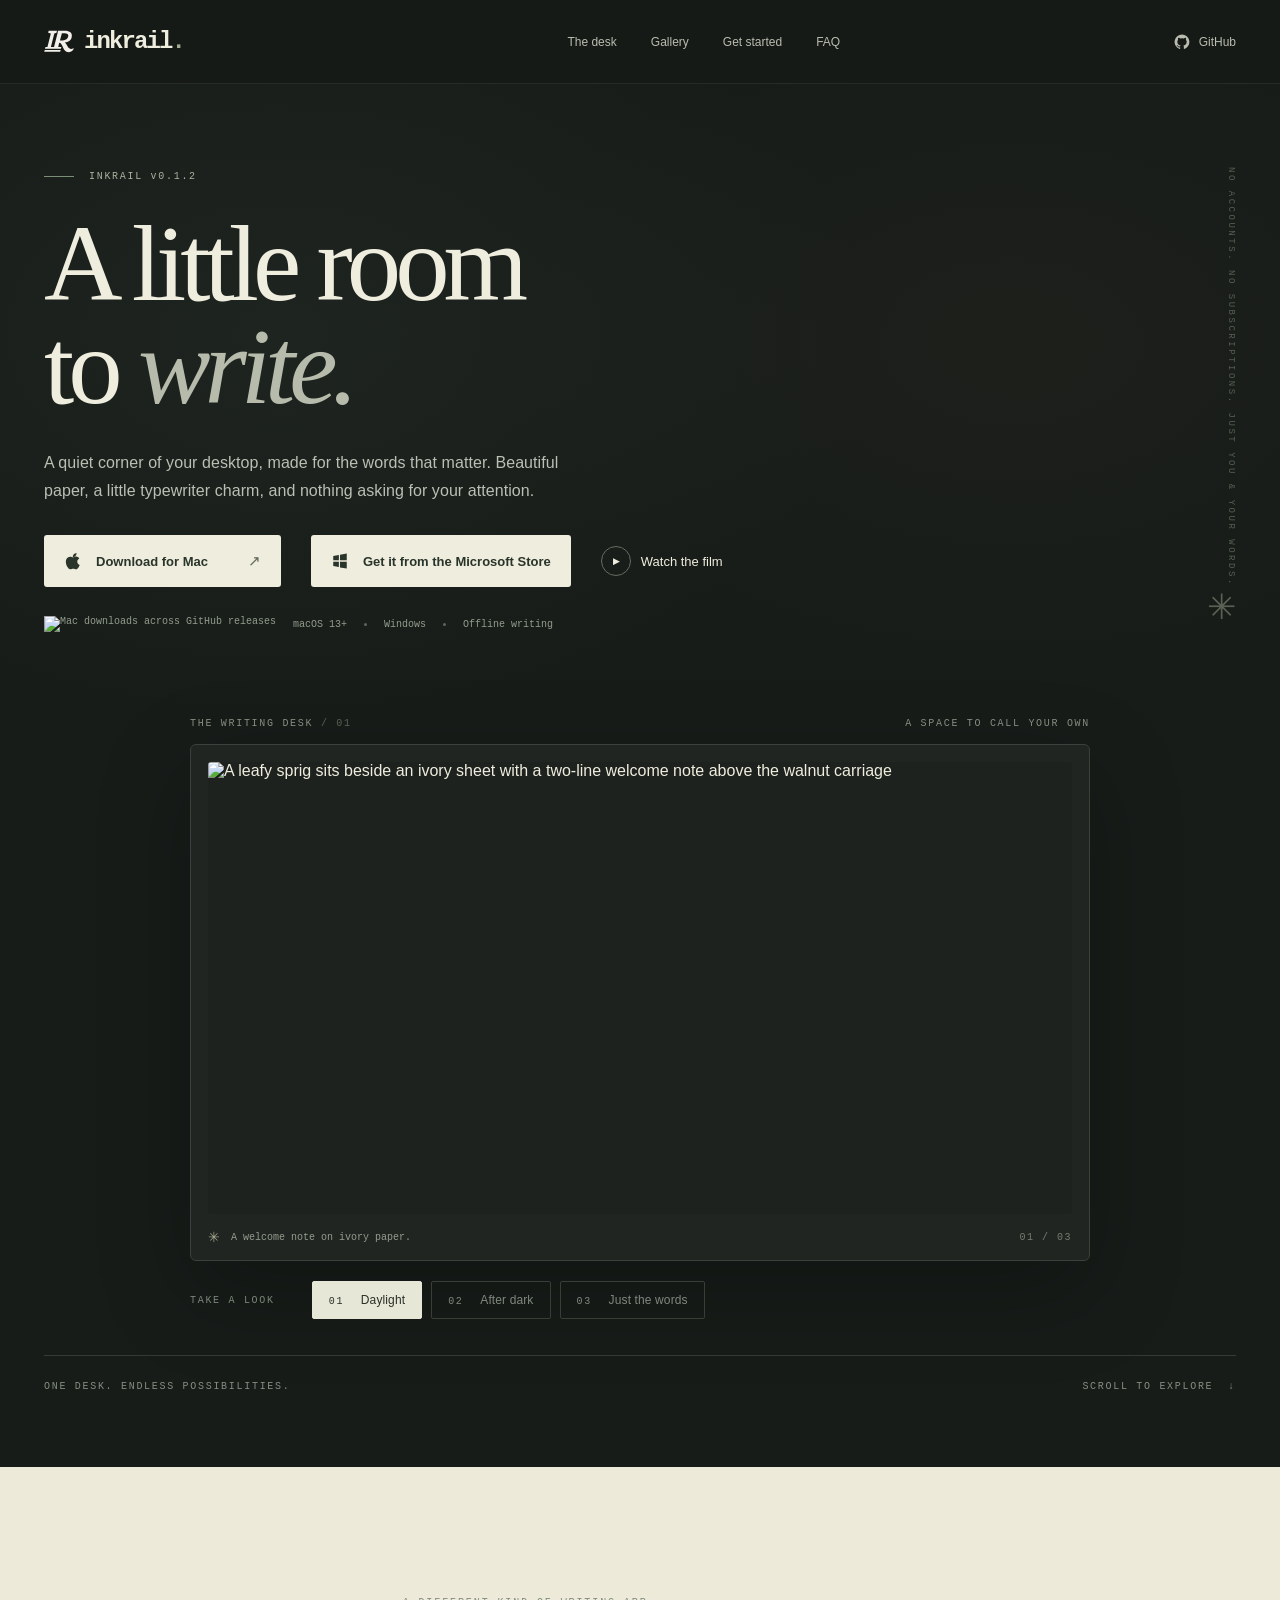
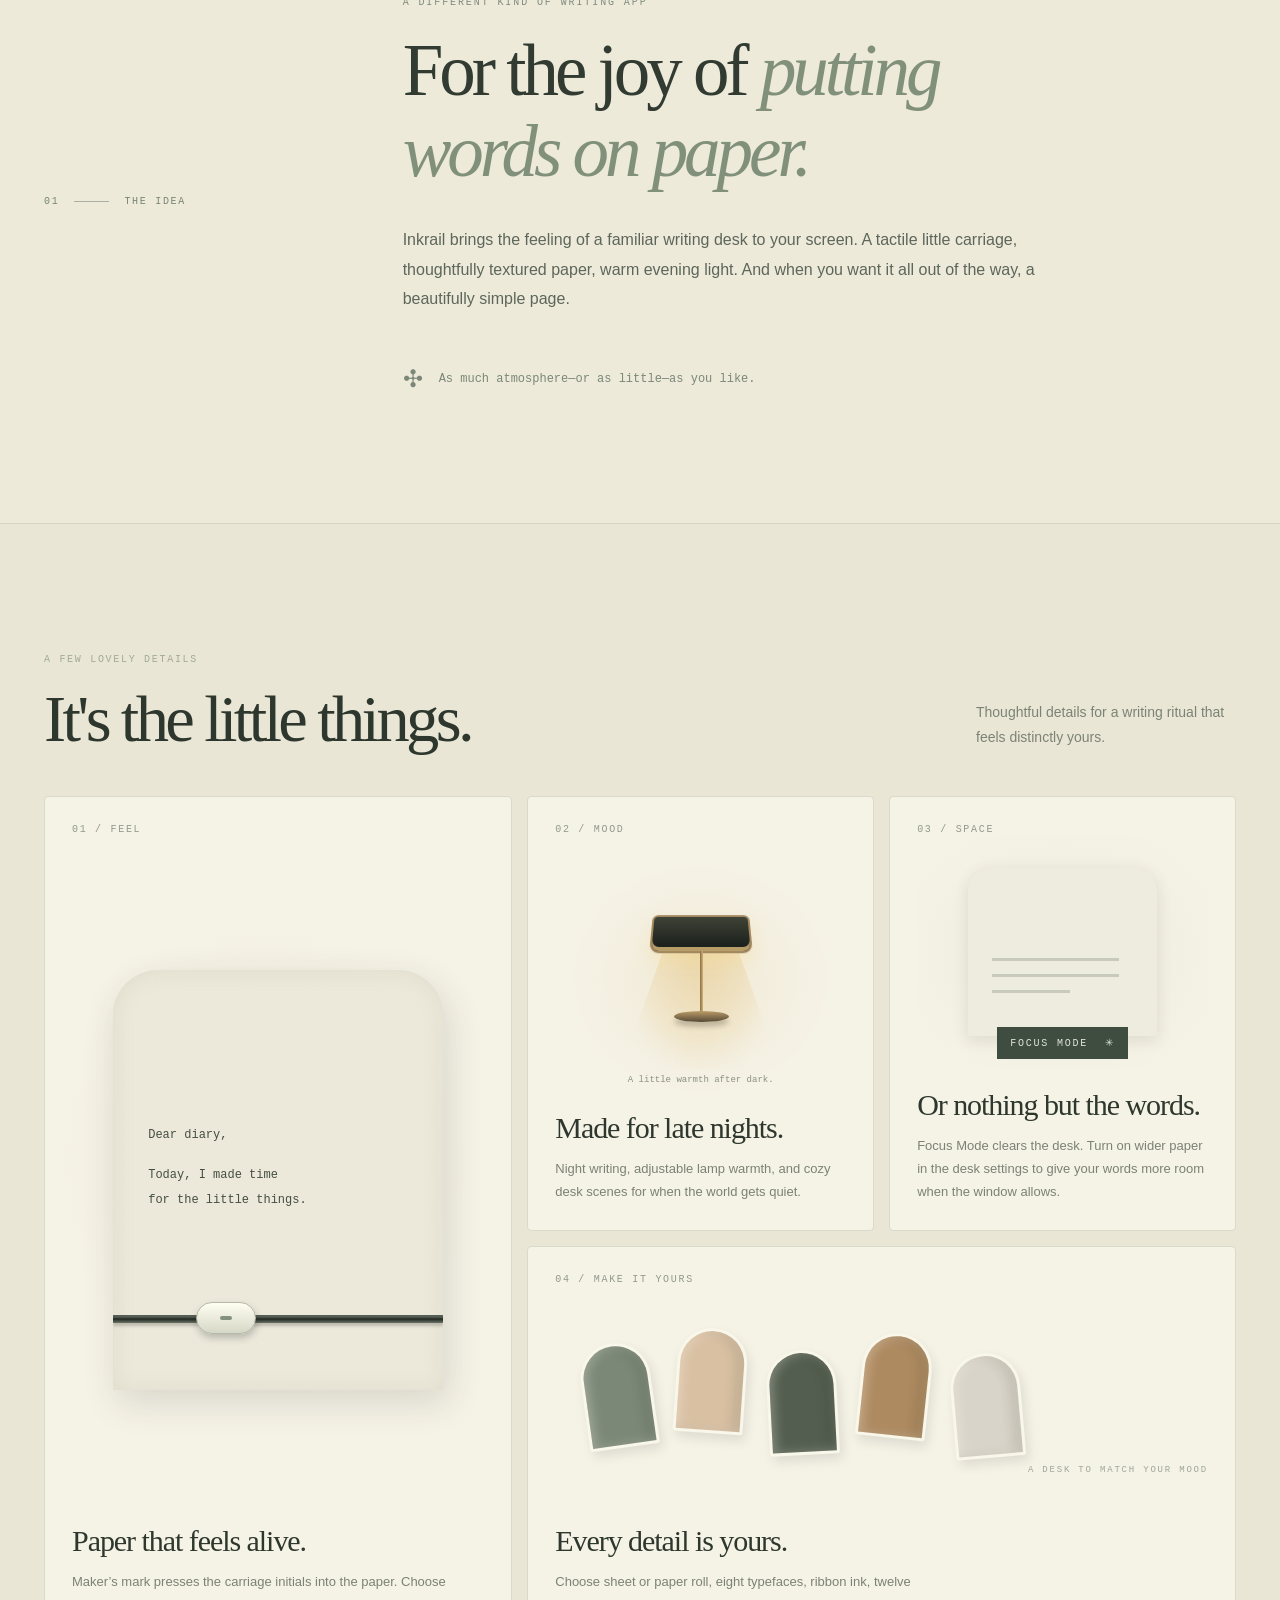
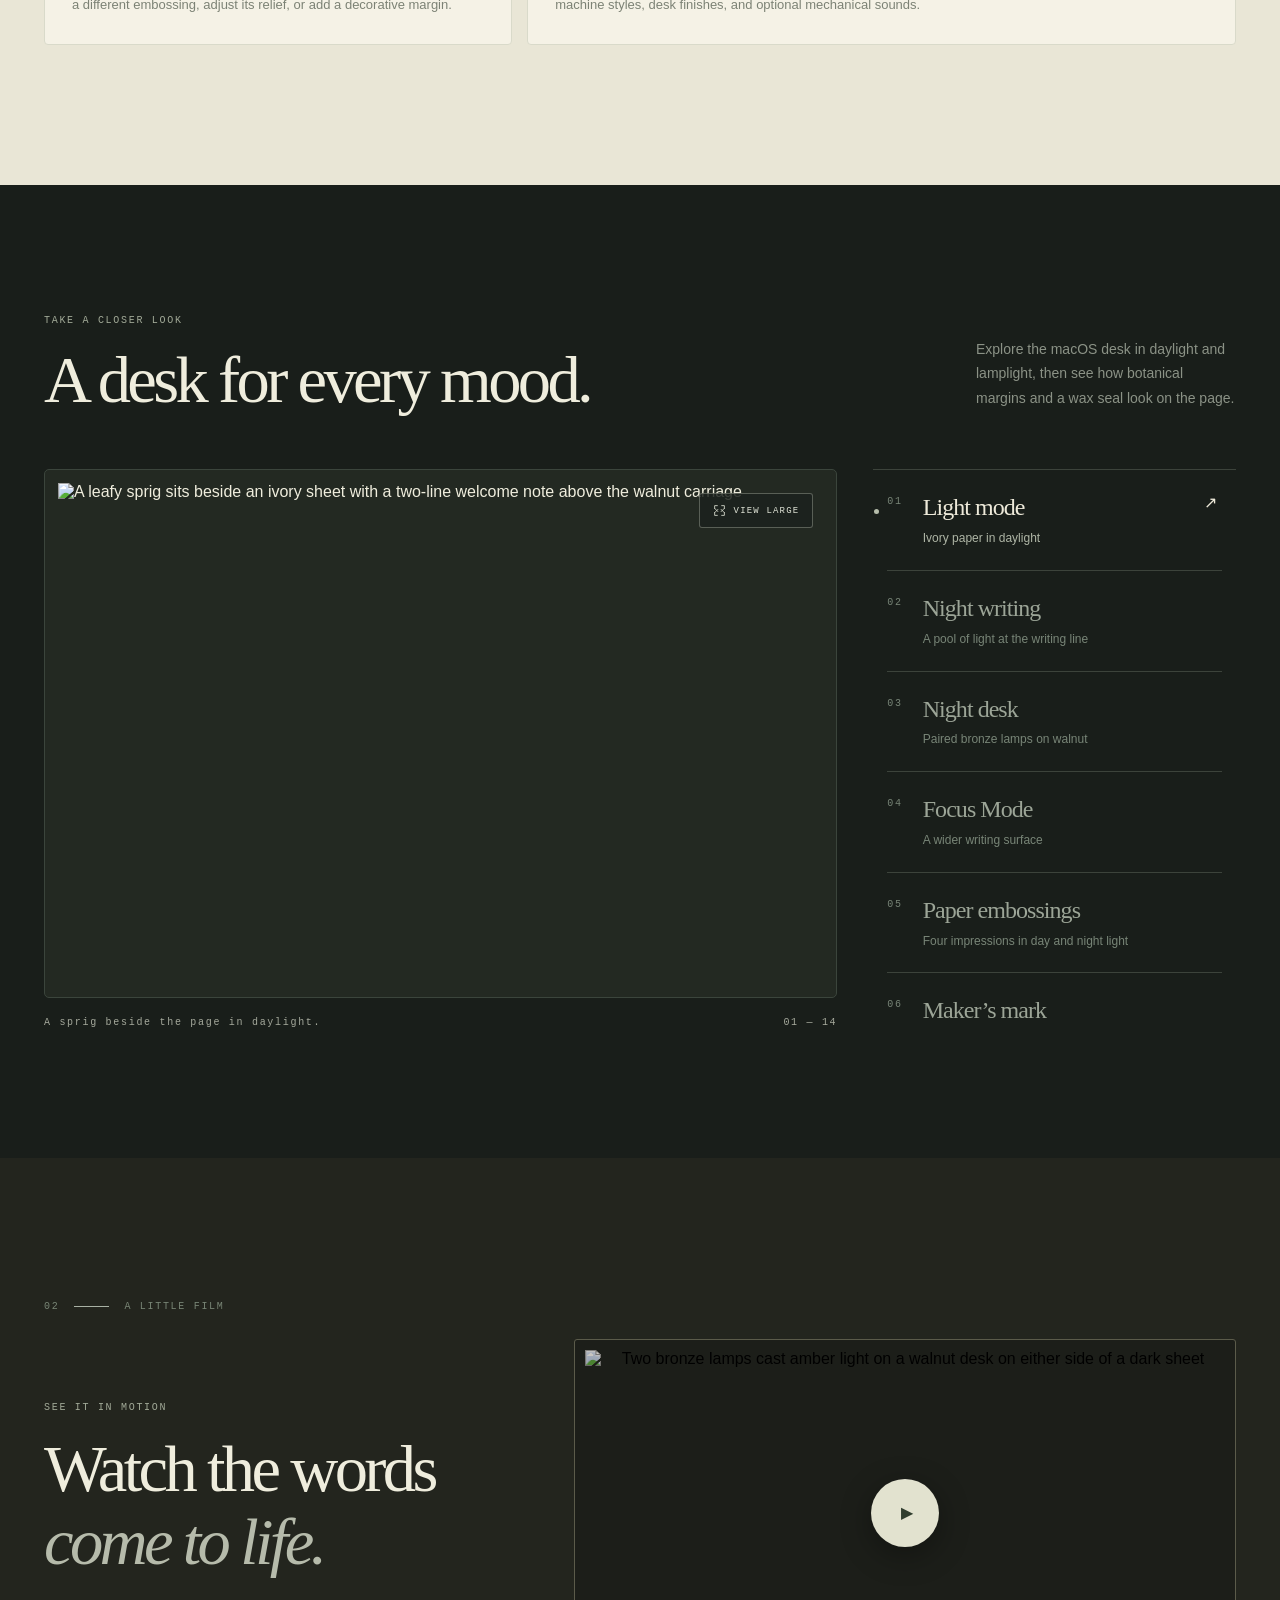
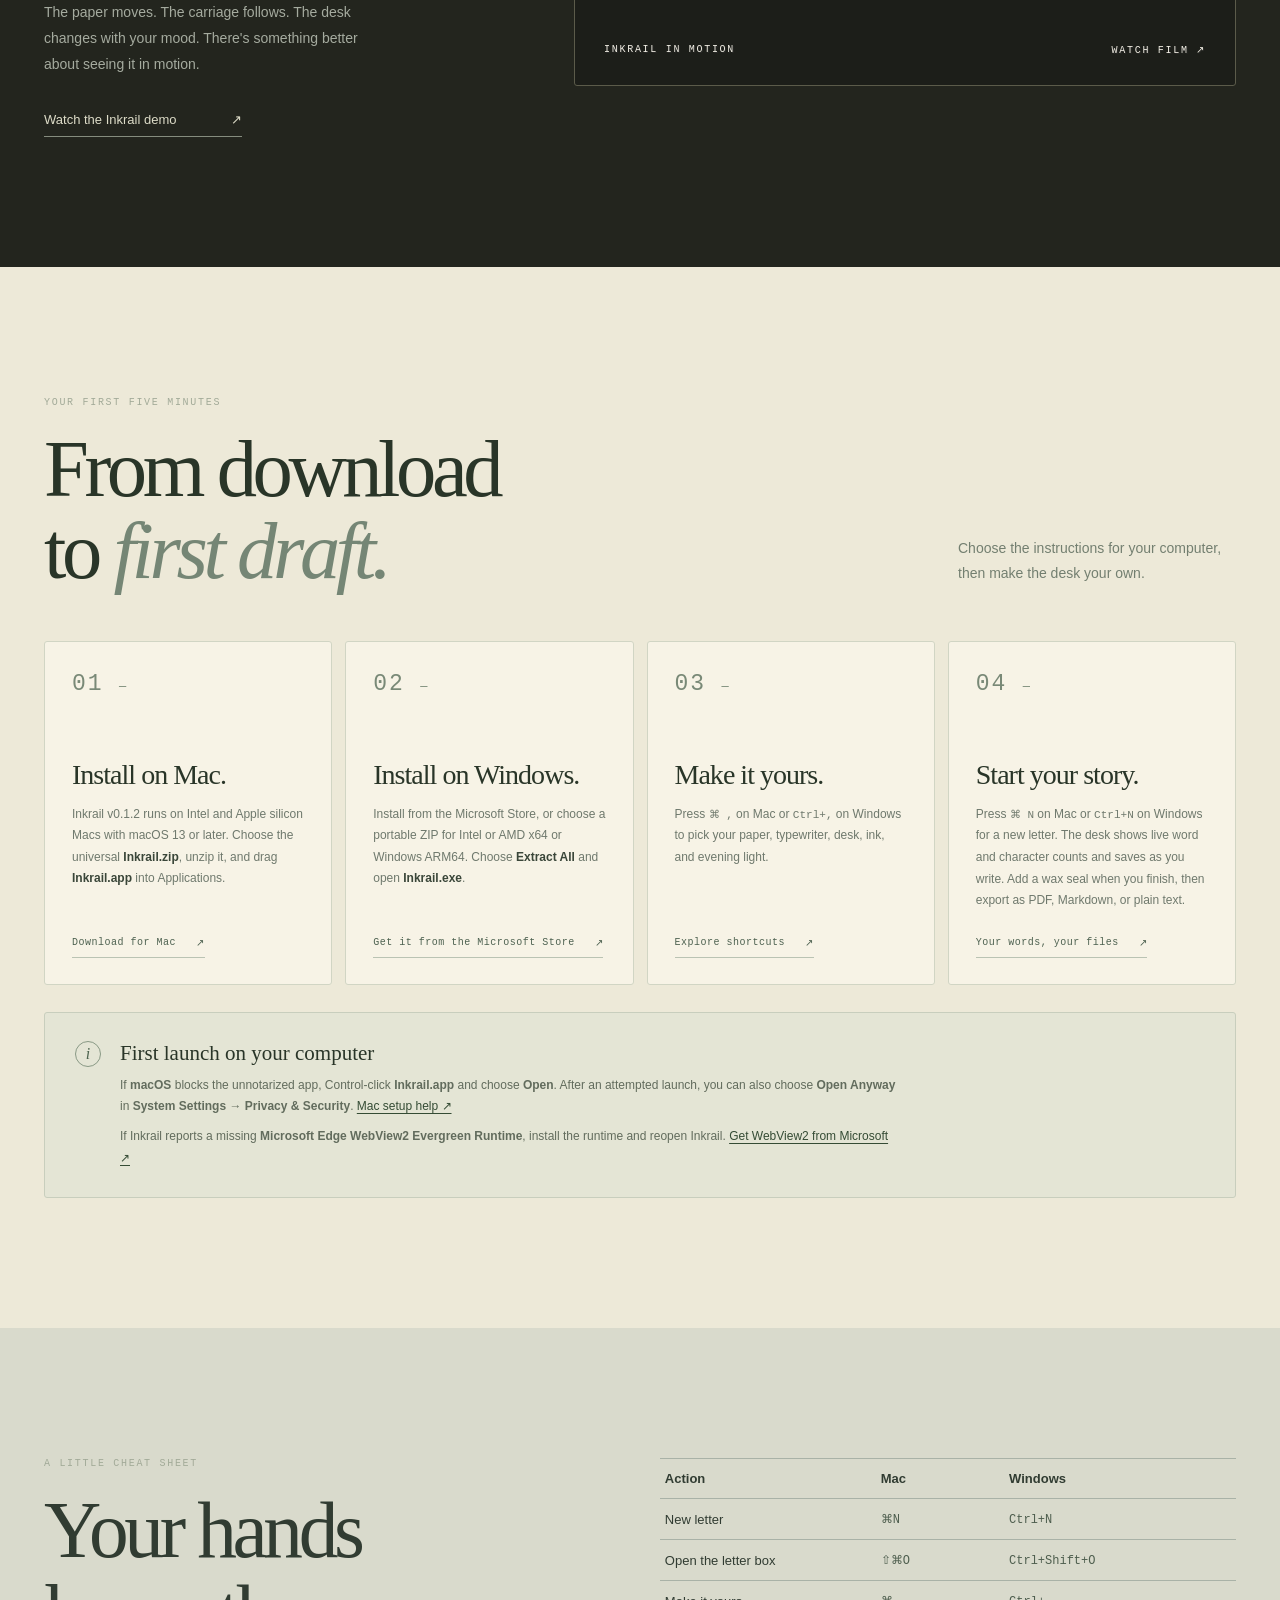
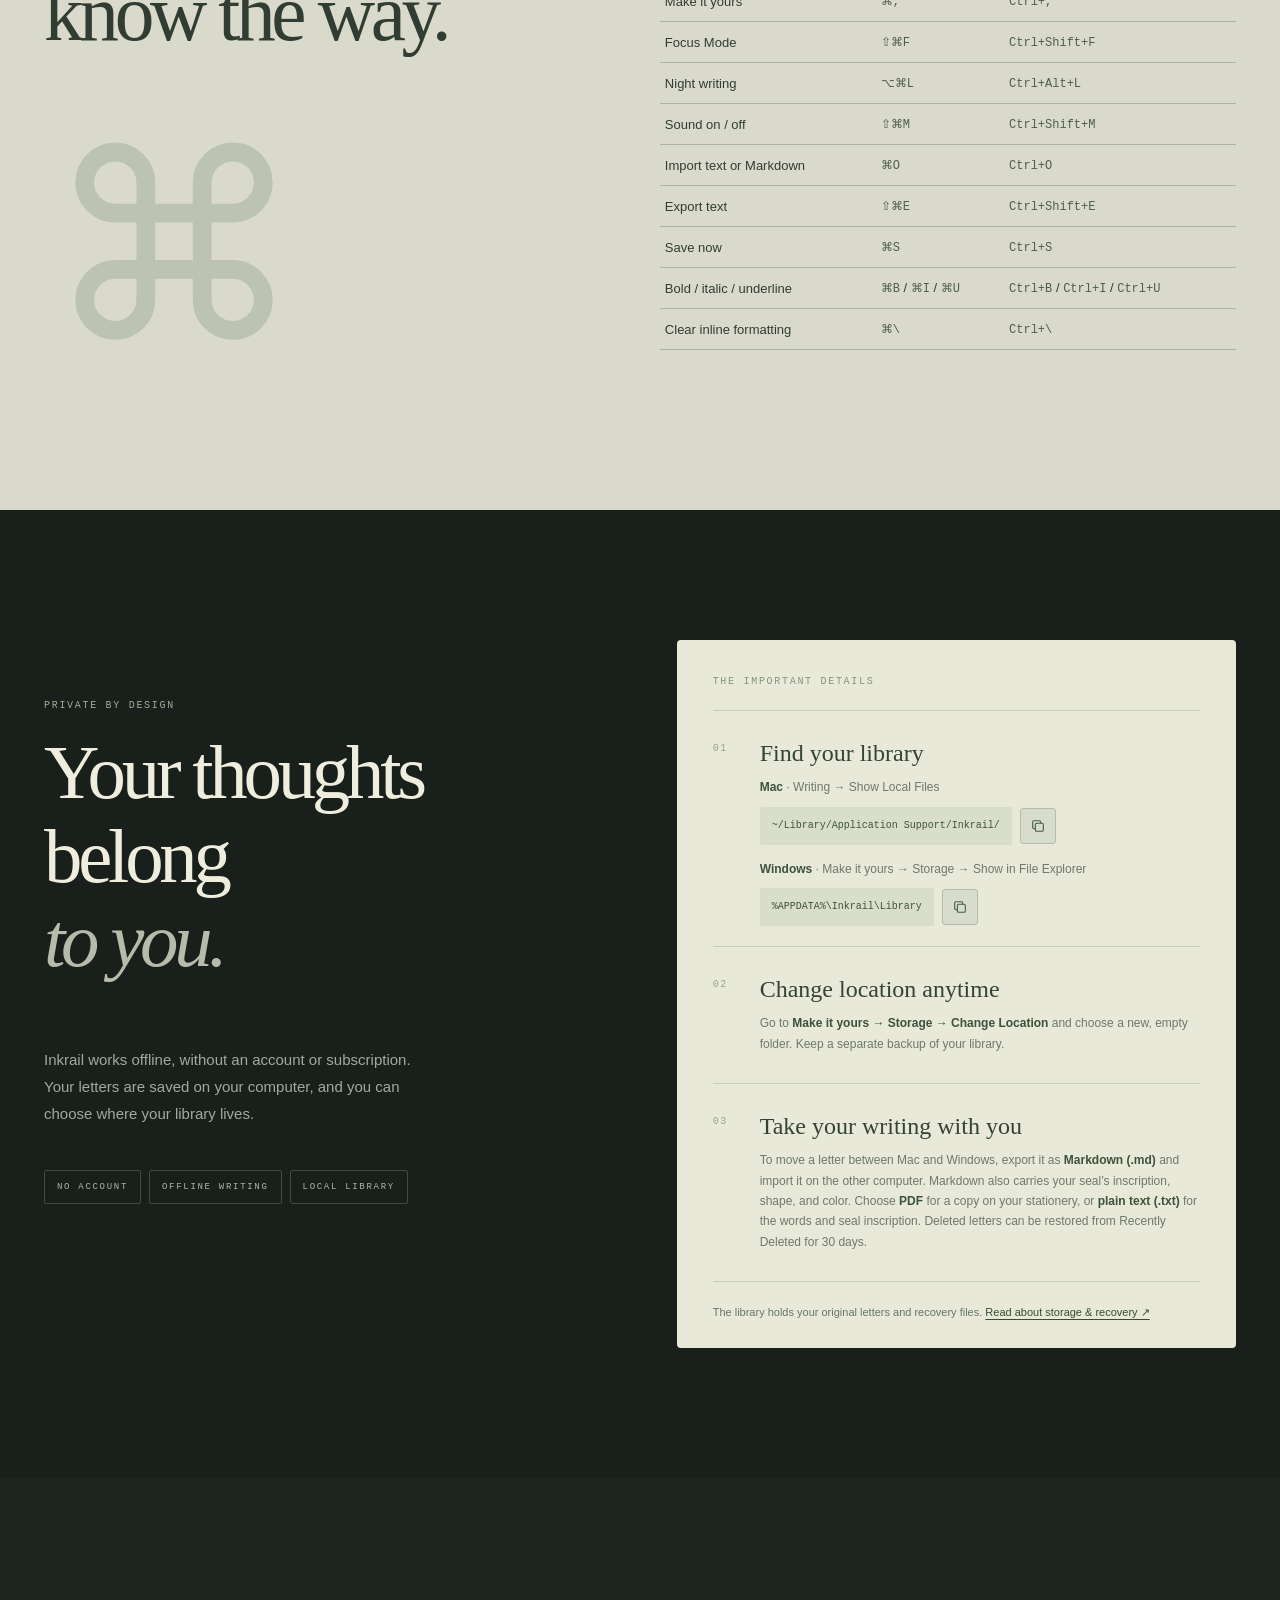
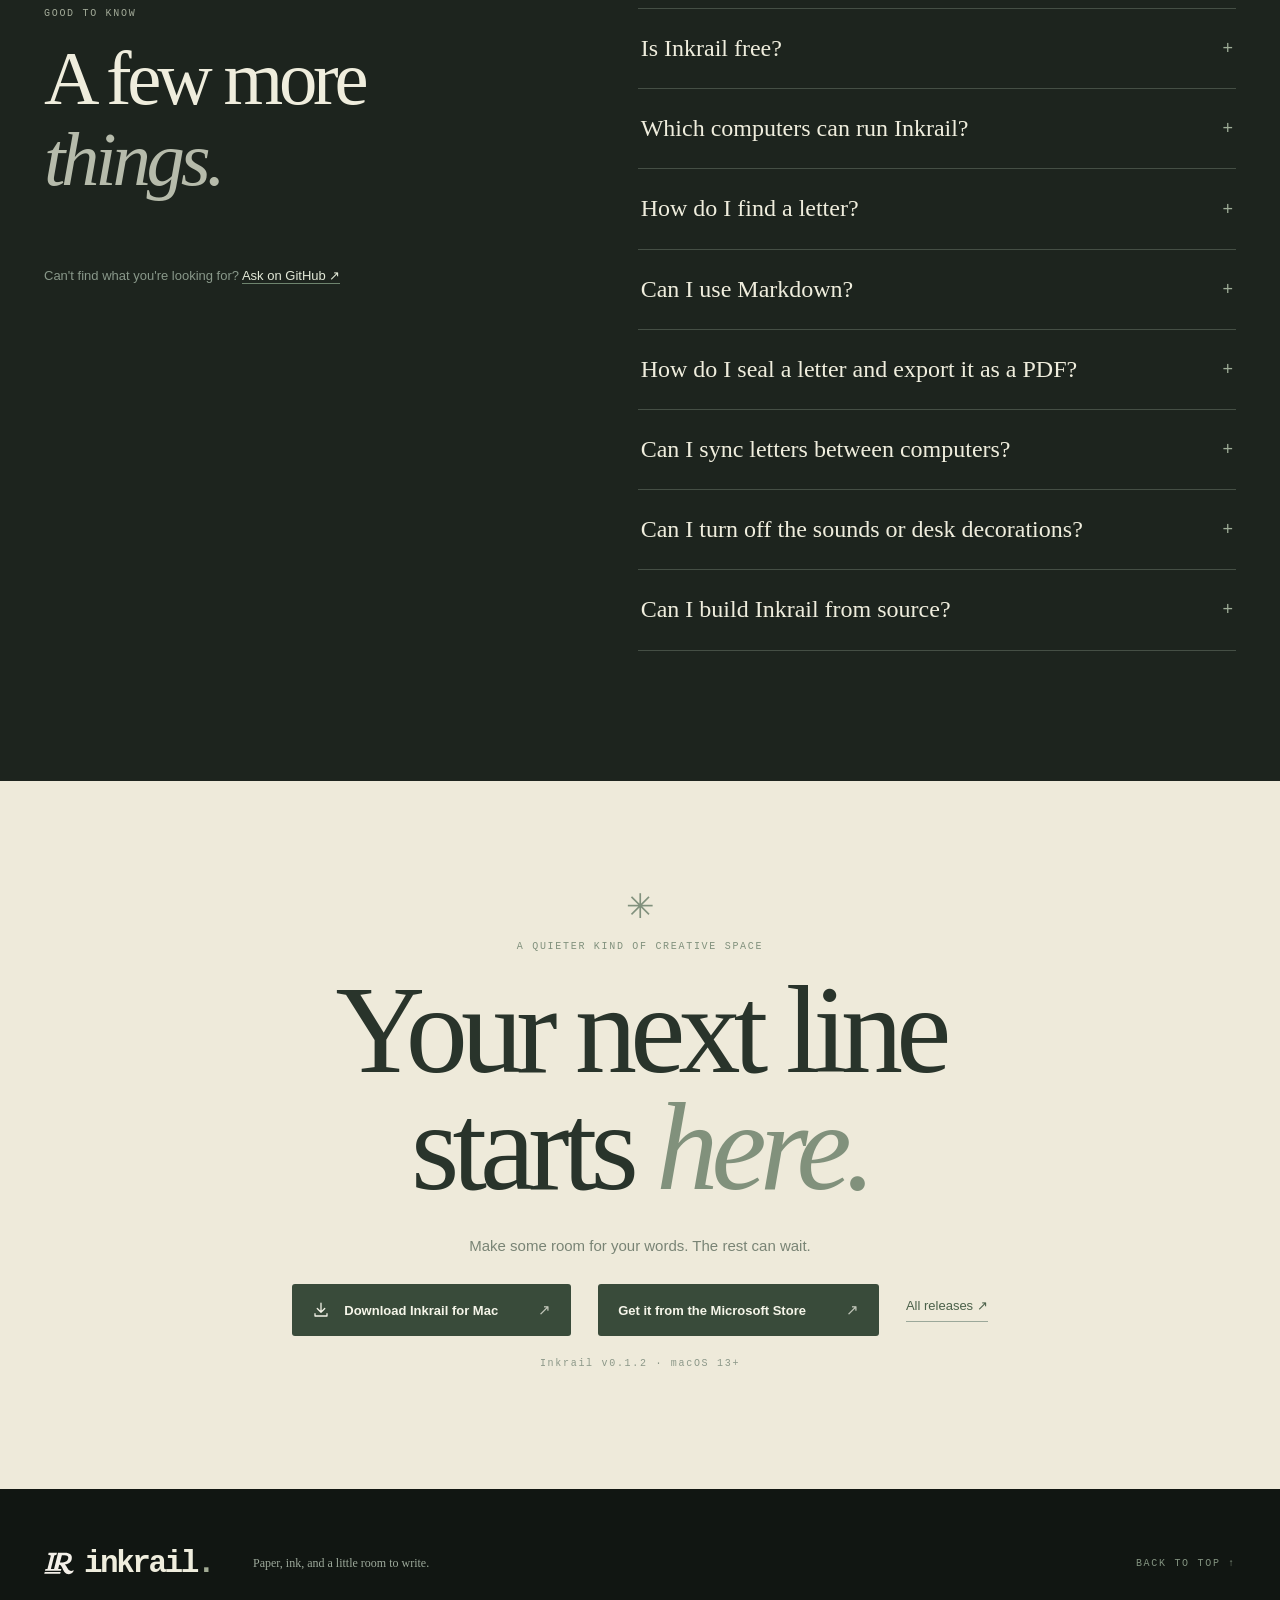
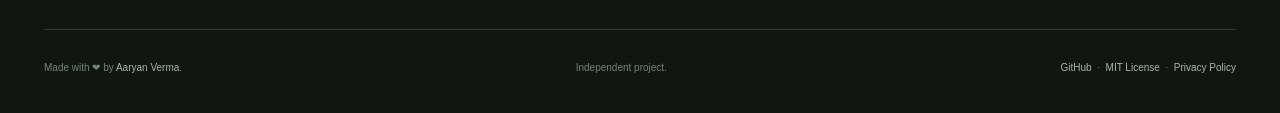
==== commit 600eb0e4: "Update README and documentation: enhance image descriptions, adjust dimensions, and improve gallery " ====
--- a/docs/index.html
+++ b/docs/index.html
@@ -10,7 +10,8 @@
   <meta property="og:title" content="Inkrail — A little room to write.">
   <meta property="og:description" content="Write on textured paper, finish your letter with a wax seal, and export it as a PDF in Inkrail v0.1.2 for Mac and Windows.">
   <meta property="og:url" content="https://aaryanverma.github.io/inkrail/">
-  <meta property="og:image" content="https://aaryanverma.github.io/inkrail/assets/inkrail-app-icon.png">
+  <meta property="og:image" content="https://raw.githubusercontent.com/Aaryanverma/inkrail/main/screenshots/inkrail-night-desk.png">
+  <meta property="og:image:alt" content="Two bronze lamps illuminate the Inkrail writing desk at night.">
   <meta name="twitter:card" content="summary_large_image">
   <link rel="icon" type="image/png" sizes="512x512" href="./assets/inkrail-app-icon.png">
   <link rel="apple-touch-icon" href="./assets/inkrail-app-icon.png">
@@ -73,9 +74,9 @@
         <div class="showcase-top"><span>THE WRITING DESK <span class="showcase-folio">/ 01</span></span><span class="showcase-sun">A SPACE TO CALL YOUR OWN</span></div>
         <div class="screenshot-shell">
           <div class="screenshot-stage">
-            <img id="hero-image" src="https://raw.githubusercontent.com/Aaryanverma/inkrail/main/screenshots/inkrail-light-mode.png" width="1564" height="1510" alt="A welcome note on ivory paper with an embossed IR mark and a walnut typewriter carriage" fetchpriority="high">
-          </div>
-          <div class="screenshot-caption"><span class="caption-cross" aria-hidden="true">✳</span><span id="hero-scene-caption">A page that feels like yours.</span><span class="caption-index" id="hero-scene-count">01 / 03</span></div>
+            <img id="hero-image" src="https://raw.githubusercontent.com/Aaryanverma/inkrail/main/screenshots/inkrail-light-mode.png" width="2828" height="1482" alt="A leafy sprig sits beside an ivory sheet with a two-line welcome note above the walnut carriage" fetchpriority="high">
+          </div>
+          <div class="screenshot-caption"><span class="caption-cross" aria-hidden="true">✳</span><span id="hero-scene-caption">A welcome note on ivory paper.</span><span class="caption-index" id="hero-scene-count">01 / 03</span></div>
         </div>
         <div class="scene-switcher" role="group" aria-label="Explore Inkrail appearances">
           <span class="switcher-label">TAKE A LOOK</span>
@@ -129,32 +130,34 @@
 
     <section class="gallery-section section-pad" id="gallery" aria-labelledby="gallery-title">
       <div class="wrap">
-        <div class="section-header gallery-header"><div><p class="eyebrow">TAKE A CLOSER LOOK</p><h2 id="gallery-title">A desk for every mood.</h2></div><p>Explore the macOS writing desk, paper details, and settings for your letters.</p></div>
+        <div class="section-header gallery-header"><div><p class="eyebrow">TAKE A CLOSER LOOK</p><h2 id="gallery-title">A desk for every mood.</h2></div><p>Explore the macOS desk in daylight and lamplight, then see how botanical margins and a wax seal look on the page.</p></div>
         <div class="gallery-layout">
           <div class="gallery-photo-area">
-            <div class="gallery-photo-frame"><button type="button" class="gallery-enlarge" id="gallery-enlarge" aria-label="Enlarge gallery image"><svg viewBox="0 0 24 24" fill="none" stroke="currentColor" stroke-width="1.5" aria-hidden="true"><path d="M8 3H3v5M16 3h5v5M3 16v5h5m13-5v5h-5M3 8l6 6m12-6-6 6M3 16l6-6m12 6-6-6" stroke-linecap="round"/></svg> VIEW LARGE</button><img id="gallery-image" src="https://raw.githubusercontent.com/Aaryanverma/inkrail/main/screenshots/inkrail-light-mode.png" width="1564" height="1510" loading="lazy" alt="A welcome note on ivory paper with an embossed IR mark and a walnut typewriter carriage"></div>
-            <div class="gallery-image-caption"><span id="gallery-caption">A welcome note on ivory paper.</span><span id="gallery-counter">01 — 12</span></div>
+            <div class="gallery-photo-frame"><button type="button" class="gallery-enlarge" id="gallery-enlarge" aria-label="Enlarge gallery image"><svg viewBox="0 0 24 24" fill="none" stroke="currentColor" stroke-width="1.5" aria-hidden="true"><path d="M8 3H3v5M16 3h5v5M3 16v5h5m13-5v5h-5M3 8l6 6m12-6-6 6M3 16l6-6m12 6-6-6" stroke-linecap="round"/></svg> VIEW LARGE</button><img id="gallery-image" src="https://raw.githubusercontent.com/Aaryanverma/inkrail/main/screenshots/inkrail-light-mode.png" width="2828" height="1482" loading="lazy" alt="A leafy sprig sits beside an ivory sheet with a two-line welcome note above the walnut carriage"></div>
+            <div class="gallery-image-caption"><span id="gallery-caption">A sprig beside the page in daylight.</span><span id="gallery-counter">01 — 14</span></div>
           </div>
           <div class="gallery-menu" role="group" aria-label="Choose a screenshot">
             <button class="gallery-choice is-active" type="button" data-gallery="day" aria-pressed="true"><span class="gallery-choice-num">01</span><span class="gallery-choice-label"><strong>Light mode</strong><small>Ivory paper in daylight</small></span><span class="choice-arrow" aria-hidden="true">↗</span></button>
-            <button class="gallery-choice" type="button" data-gallery="night" aria-pressed="false"><span class="gallery-choice-num">02</span><span class="gallery-choice-label"><strong>Night writing</strong><small>A pool of warm light</small></span><span class="choice-arrow" aria-hidden="true">↗</span></button>
-            <button class="gallery-choice" type="button" data-gallery="focus" aria-pressed="false"><span class="gallery-choice-num">03</span><span class="gallery-choice-label"><strong>Focus Mode</strong><small>A wider writing surface</small></span><span class="choice-arrow" aria-hidden="true">↗</span></button>
-            <button class="gallery-choice" type="button" data-gallery="embossings" aria-pressed="false"><span class="gallery-choice-num">04</span><span class="gallery-choice-label"><strong>Paper embossings</strong><small>Four impressions in day and night light</small></span><span class="choice-arrow" aria-hidden="true">↗</span></button>
-            <button class="gallery-choice" type="button" data-gallery="margins" aria-pressed="false"><span class="gallery-choice-num">05</span><span class="gallery-choice-label"><strong>Paper margins</strong><small>A floral border</small></span><span class="choice-arrow" aria-hidden="true">↗</span></button>
-            <button class="gallery-choice" type="button" data-gallery="machine" aria-pressed="false"><span class="gallery-choice-num">06</span><span class="gallery-choice-label"><strong>Machine styles</strong><small>Twelve carriage finishes</small></span><span class="choice-arrow" aria-hidden="true">↗</span></button>
-            <button class="gallery-choice" type="button" data-gallery="desk" aria-pressed="false"><span class="gallery-choice-num">07</span><span class="gallery-choice-label"><strong>Desk settings</strong><small>Finishes and paired lamps</small></span><span class="choice-arrow" aria-hidden="true">↗</span></button>
-            <button class="gallery-choice" type="button" data-gallery="sound" aria-pressed="false"><span class="gallery-choice-num">08</span><span class="gallery-choice-label"><strong>Sound settings</strong><small>Typewriter sounds and volume</small></span><span class="choice-arrow" aria-hidden="true">↗</span></button>
-            <button class="gallery-choice" type="button" data-gallery="light" aria-pressed="false"><span class="gallery-choice-num">09</span><span class="gallery-choice-label"><strong>Lighting settings</strong><small>Lamp intensity and warmth</small></span><span class="choice-arrow" aria-hidden="true">↗</span></button>
-            <button class="gallery-choice" type="button" data-gallery="storage" aria-pressed="false"><span class="gallery-choice-num">10</span><span class="gallery-choice-label"><strong>Storage options</strong><small>The local letters folder</small></span><span class="choice-arrow" aria-hidden="true">↗</span></button>
-            <button class="gallery-choice" type="button" data-gallery="seal" aria-pressed="false"><span class="gallery-choice-num">11</span><span class="gallery-choice-label"><strong>Seal options</strong><small>Inscription, shape, and wax color</small></span><span class="choice-arrow" aria-hidden="true">↗</span></button>
-            <button class="gallery-choice" type="button" data-gallery="letter" aria-pressed="false"><span class="gallery-choice-num">12</span><span class="gallery-choice-label"><strong>Sealed letter</strong><small>The finished page</small></span><span class="choice-arrow" aria-hidden="true">↗</span></button>
+            <button class="gallery-choice" type="button" data-gallery="night" aria-pressed="false"><span class="gallery-choice-num">02</span><span class="gallery-choice-label"><strong>Night writing</strong><small>A pool of light at the writing line</small></span><span class="choice-arrow" aria-hidden="true">↗</span></button>
+            <button class="gallery-choice" type="button" data-gallery="nightDesk" aria-pressed="false"><span class="gallery-choice-num">03</span><span class="gallery-choice-label"><strong>Night desk</strong><small>Paired bronze lamps on walnut</small></span><span class="choice-arrow" aria-hidden="true">↗</span></button>
+            <button class="gallery-choice" type="button" data-gallery="focus" aria-pressed="false"><span class="gallery-choice-num">04</span><span class="gallery-choice-label"><strong>Focus Mode</strong><small>A wider writing surface</small></span><span class="choice-arrow" aria-hidden="true">↗</span></button>
+            <button class="gallery-choice" type="button" data-gallery="embossings" aria-pressed="false"><span class="gallery-choice-num">05</span><span class="gallery-choice-label"><strong>Paper embossings</strong><small>Four impressions in day and night light</small></span><span class="choice-arrow" aria-hidden="true">↗</span></button>
+            <button class="gallery-choice" type="button" data-gallery="mark" aria-pressed="false"><span class="gallery-choice-num">06</span><span class="gallery-choice-label"><strong>Maker’s mark</strong><small>Embossed carriage initials</small></span><span class="choice-arrow" aria-hidden="true">↗</span></button>
+            <button class="gallery-choice" type="button" data-gallery="margins" aria-pressed="false"><span class="gallery-choice-num">07</span><span class="gallery-choice-label"><strong>Botanical margins</strong><small>Green sprigs and purple buds</small></span><span class="choice-arrow" aria-hidden="true">↗</span></button>
+            <button class="gallery-choice" type="button" data-gallery="machine" aria-pressed="false"><span class="gallery-choice-num">08</span><span class="gallery-choice-label"><strong>Machine styles</strong><small>Twelve carriage finishes</small></span><span class="choice-arrow" aria-hidden="true">↗</span></button>
+            <button class="gallery-choice" type="button" data-gallery="desk" aria-pressed="false"><span class="gallery-choice-num">09</span><span class="gallery-choice-label"><strong>Desk settings</strong><small>Finishes and paired lamps</small></span><span class="choice-arrow" aria-hidden="true">↗</span></button>
+            <button class="gallery-choice" type="button" data-gallery="sound" aria-pressed="false"><span class="gallery-choice-num">10</span><span class="gallery-choice-label"><strong>Sound settings</strong><small>Typewriter sounds and volume</small></span><span class="choice-arrow" aria-hidden="true">↗</span></button>
+            <button class="gallery-choice" type="button" data-gallery="light" aria-pressed="false"><span class="gallery-choice-num">11</span><span class="gallery-choice-label"><strong>Lighting settings</strong><small>Lamp intensity and warmth</small></span><span class="choice-arrow" aria-hidden="true">↗</span></button>
+            <button class="gallery-choice" type="button" data-gallery="storage" aria-pressed="false"><span class="gallery-choice-num">12</span><span class="gallery-choice-label"><strong>Storage options</strong><small>The local letters folder</small></span><span class="choice-arrow" aria-hidden="true">↗</span></button>
+            <button class="gallery-choice" type="button" data-gallery="seal" aria-pressed="false"><span class="gallery-choice-num">13</span><span class="gallery-choice-label"><strong>Seal options</strong><small>Inscription, shape, and wax color</small></span><span class="choice-arrow" aria-hidden="true">↗</span></button>
+            <button class="gallery-choice" type="button" data-gallery="letter" aria-pressed="false"><span class="gallery-choice-num">14</span><span class="gallery-choice-label"><strong>Sealed letter</strong><small>Red wax beneath the closing line</small></span><span class="choice-arrow" aria-hidden="true">↗</span></button>
           </div>
         </div>
       </div>
     </section>
 
     <section class="film-section section-pad" aria-labelledby="film-title">
-      <div class="wrap film-grid"><div class="film-text"><div class="section-marker">02 <span class="marker-line"></span> A LITTLE FILM</div><p class="eyebrow">SEE IT IN MOTION</p><h2 id="film-title">Watch the words<br><em>come to life.</em></h2><p>The paper moves. The carriage follows. The desk changes with your mood. There's something better about seeing it in motion.</p><button type="button" class="text-cta" data-open-video>Watch the Inkrail demo <span aria-hidden="true">↗</span></button></div><button type="button" class="film-poster" data-open-video aria-label="Play Inkrail video demonstration"><img src="https://raw.githubusercontent.com/Aaryanverma/inkrail/main/screenshots/inkrail-night-mode.png" width="1628" height="1504" loading="lazy" alt="Warm light falls across the welcome note and carriage on a dark sheet"><span class="film-play" aria-hidden="true">▶</span><span class="film-poster-caption">INKRAIL IN MOTION <span>WATCH FILM ↗</span></span></button></div>
+      <div class="wrap film-grid"><div class="film-text"><div class="section-marker">02 <span class="marker-line"></span> A LITTLE FILM</div><p class="eyebrow">SEE IT IN MOTION</p><h2 id="film-title">Watch the words<br><em>come to life.</em></h2><p>The paper moves. The carriage follows. The desk changes with your mood. There's something better about seeing it in motion.</p><button type="button" class="text-cta" data-open-video>Watch the Inkrail demo <span aria-hidden="true">↗</span></button></div><button type="button" class="film-poster" data-open-video aria-label="Play Inkrail video demonstration"><img src="https://raw.githubusercontent.com/Aaryanverma/inkrail/main/screenshots/inkrail-night-desk.png" width="2836" height="1482" loading="lazy" alt="Two bronze lamps cast amber light on a walnut desk on either side of a dark sheet"><span class="film-play" aria-hidden="true">▶</span><span class="film-poster-caption">INKRAIL IN MOTION <span>WATCH FILM ↗</span></span></button></div>
     </section>
 
     <section class="guide-section section-pad" id="guide" aria-labelledby="guide-title">
--- a/docs/style.css
+++ b/docs/style.css
@@ -90,7 +90,7 @@
 .showcase-top { padding: 0 0 15px; }
 .showcase-folio { color: #566153; }
 .screenshot-shell { background: #202521; border: 1px solid #39413a; border-radius: 6px; padding: 17px 17px 0; box-shadow: 0 30px 90px rgba(0,0,0,.25); }
-.screenshot-stage { overflow: hidden; border-radius: 3px; background: #1d221f; aspect-ratio: 7 / 5; max-height: 70svh; }
+.screenshot-stage { overflow: hidden; border-radius: 3px; background: #1d221f; aspect-ratio: 1.91; max-height: 70svh; }
 .screenshot-stage img { width: 100%; height: 100%; object-fit: contain; display: block; transition: opacity .18s ease; }
 .screenshot-stage img.is-changing, .gallery-photo-frame img.is-changing { opacity: .22; }
 .screenshot-caption { display: flex; align-items: center; gap: 11px; height: 46px; color: #929d8e; font-family: var(--type); font-size: 10px; }
@@ -168,7 +168,7 @@
 .gallery-header > p { color: #8b9286; }
 .gallery-layout { display: grid; grid-template-columns: minmax(0, 1.75fr) minmax(265px, .8fr); gap: 36px; align-items: stretch; }
 .gallery-photo-area { min-width: 0; }
-.gallery-photo-frame { aspect-ratio: 1.15; max-height: 70svh; padding: 13px; background: #232922; border: 1px solid #3b453c; border-radius: 5px; position: relative; overflow: hidden; }
+.gallery-photo-frame { aspect-ratio: 3 / 2; max-height: 70svh; padding: 13px; background: #232922; border: 1px solid #3b453c; border-radius: 5px; position: relative; overflow: hidden; }
 .gallery-photo-frame > img { width: 100%; height: 100%; display: block; object-fit: contain; transition: opacity .2s; }
 .gallery-enlarge { position: absolute; top: 23px; right: 23px; z-index: 2; display: flex; align-items: center; gap: 8px; padding: 10px 13px; color: #dfe3d6; background: rgba(28, 33, 30, .85); border: 1px solid rgba(231,236,217,.3); font: 9px var(--type); letter-spacing: .13em; border-radius: 3px; }
 .gallery-enlarge svg { width: 13px; height: 13px; }
@@ -198,7 +198,7 @@
 .film-text > p:not(.eyebrow) { color: #a5ab9f; font-size: 14px; max-width: 350px; line-height: 1.85; }
 .text-cta { padding: 0 0 9px; color: #dddcc8; border: 0; border-bottom: 1px solid #858c7e; background: transparent; font-size: 13px; margin-top: 20px; display: inline-flex; gap: 55px; }
 .text-cta:hover { color: white; }
-.film-poster { display: block; position: relative; padding: 10px; background: #1c1e19; border: 1px solid #5b5b4a; border-radius: 3px; overflow: hidden; aspect-ratio: 1.58; }
+.film-poster { display: block; position: relative; padding: 10px; background: #1c1e19; border: 1px solid #5b5b4a; border-radius: 3px; overflow: hidden; aspect-ratio: 1.91; }
 .film-poster > img { display: block; width: 100%; height: 100%; object-fit: contain; filter: brightness(.76) sepia(.1); transition: filter .3s ease, transform .3s ease; }
 .film-poster:hover > img { filter: brightness(.9) sepia(.08); transform: scale(1.02); }
 .film-play { position: absolute; top: 50%; left: 50%; transform: translate(-50%, -50%); background: rgba(239,239,219,.94); color: #303d2e; font-size: 16px; padding-left: 4px; width: 68px; height: 68px; border-radius: 50%; display: grid; place-items: center; box-shadow: 0 8px 32px #0005; }
@@ -378,7 +378,6 @@
   .hero-trust { font-size: 9px; gap: 8px; flex-wrap: wrap; }
   .showcase-sun { display: none; }
   .screenshot-shell { padding: 6px 6px 0; }
-  .screenshot-stage { aspect-ratio: 1.04; }
   .screenshot-caption { height: 38px; padding-inline: 5px; font-size: 9px; }
   .scene-switcher { flex-wrap: wrap; padding-block: 18px; gap: 6px; }
   .switcher-label { width: 100%; margin-bottom: 7px; }
